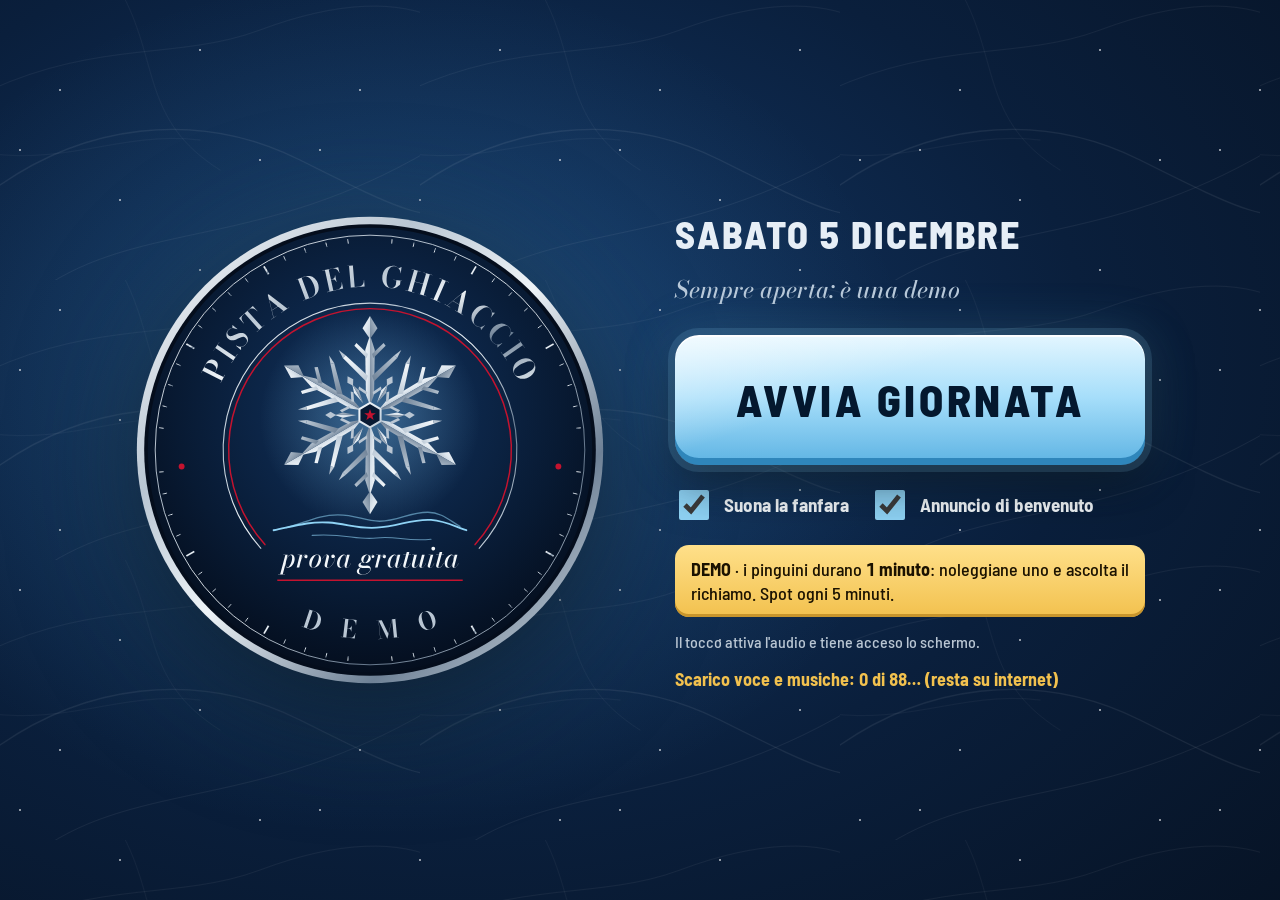
==== index.html @ 85586579 "Versione pubblica (20261113-193224)" ====
<!doctype html>
<html lang="it">
<head>
  <meta charset="utf-8">
  <meta name="viewport" content="width=device-width, initial-scale=1, viewport-fit=cover, user-scalable=no">
  <meta name="theme-color" content="#081A33">
  <meta name="mobile-web-app-capable" content="yes">
  <meta name="apple-mobile-web-app-capable" content="yes">
  <meta name="apple-mobile-web-app-status-bar-style" content="black-translucent">
  <meta name="apple-mobile-web-app-title" content="Pista DEMO">
  <meta name="format-detection" content="telephone=no">
  <title>Pista del Ghiaccio – DEMO</title>
  <link rel="manifest" href="manifest.json">
  <link rel="icon" href="icone/icona-192.png">
  <link rel="apple-touch-icon" href="icone/icona-180.png">
  <link rel="stylesheet" href="css/stile.css">
</head>
<body>

<section id="avvio" class="avvio">
  <div class="avvio-neve" aria-hidden="true"></div>
  <img src="logo/logo.svg" alt="Pista del Ghiaccio – DEMO" class="avvio-logo">
  <div class="avvio-colonna">
    <p class="avvio-data" id="avvio-data"></p>
    <p class="avvio-orario" id="avvio-orario"></p>
    <button id="btn-avvia" class="btn-avvia">AVVIA GIORNATA</button>
    <div class="avvio-opzioni">
      <label class="spunta"><input type="checkbox" id="avvio-tada"> Suona la fanfara</label>
      <label class="spunta"><input type="checkbox" id="avvio-benvenuto"> Annuncio di benvenuto</label>
      <label class="spunta" id="avvio-yt-riga" hidden><input type="checkbox" id="avvio-yt"> Musica YouTube</label>
    </div>
    <p class="avvio-demo"><b>DEMO</b> · i pinguini durano <b>1 minuto</b>: noleggiane uno e ascolta il richiamo. Spot ogni 5 minuti.</p>
    <p class="avvio-nota">Il tocco attiva l'audio e tiene acceso lo schermo.</p>
    <div id="avvio-licenza" class="avvio-licenza"></div>
    <p class="avvio-offline" id="avvio-offline"></p>
  </div>
</section>

<header class="barra">
  <i class="ang a1"></i><i class="ang a2"></i><i class="ang a3"></i><i class="ang a4"></i>
  <img src="logo/icona.svg" alt="" class="barra-icona">
  <div class="barra-nome">
    <span class="barra-titolo">Pista del Ghiaccio</span>
    <span class="barra-sotto">DEMO · prova gratuita</span>
  </div>
  <div class="barra-centro">
    <span id="barra-giorno" class="badge"></span>
    <span id="barra-ora" class="barra-ora">--:--</span>
  </div>
  <div id="stato" class="stato" role="status"></div>
  <button id="btn-guida" class="btn-guida" aria-label="Guida della pagina">❔ GUIDA</button>
  <button id="btn-stop" class="btn-stop" aria-label="Ferma tutti i suoni">■ STOP</button>
</header>

<nav class="menu" aria-label="Pagine">
  <button data-pagina="oggi" class="attivo">
    <svg viewBox="0 0 48 48"><path d="M6 14h36v7a4 4 0 0 0 0 8v7H6v-7a4 4 0 0 0 0-8z" /><path d="M30 14v22" stroke-dasharray="3 3"/></svg>
    Oggi</button>
  <button data-pagina="pinguini">
    <svg viewBox="0 0 48 48"><path d="M24 5c-7 0-11 6-11 13v9c-4 3-6 7-5 10 3 0 5-2 6-4 1 5 5 9 10 9s9-4 10-9c1 2 3 4 6 4 1-3-1-7-5-10v-9c0-7-4-13-11-13z"/><path d="M19 18h.1M29 18h.1M21 24l3 3 3-3"/></svg>
    Pinguini</button>
  <button data-pagina="suoni">
    <svg viewBox="0 0 48 48"><path d="M8 19h8l10-8v26l-10-8H8z"/><path d="M32 17a10 10 0 0 1 0 14M37 12a17 17 0 0 1 0 24"/></svg>
    Suoni</button>
  <button data-pagina="stats" data-pin>
    <svg viewBox="0 0 48 48"><path d="M8 40h32M13 34V22M21 34V12M29 34V18M37 34V26"/></svg>
    Statistiche</button>
  <button data-pagina="imp" data-pin>
    <svg viewBox="0 0 48 48"><circle cx="24" cy="24" r="6"/><path d="M24 5v7M24 36v7M5 24h7M36 24h7M10.6 10.6l5 5M32.4 32.4l5 5M10.6 37.4l5-5M32.4 15.6l5-5"/></svg>
    Impostazioni</button>
</nav>

<main>
  <section id="pg-oggi" class="pagina attiva"></section>
  <section id="pg-pinguini" class="pagina"></section>
  <section id="pg-suoni" class="pagina"></section>
  <section id="pg-stats" class="pagina"></section>
  <section id="pg-imp" class="pagina"></section>
</main>

<div id="yt-box" class="yt-box" hidden>
  <div id="yt-player"></div>
  <span class="yt-titolo"></span>
</div>

<div id="finestre"></div>
<div id="avvisi" aria-live="polite"></div>
<button id="aggiorna" class="aggiorna" hidden>Nuova versione disponibile, tocca per aggiornare</button>

<script src="lib/chart.umd.min.js"></script>
<script src="js/app.js" defer></script>
</body>
</html>
---- css/stile.css ----
@font-face{font-family:Bodoni;src:url(../font/BodoniModa.ttf) format("truetype");font-weight:400 900;font-display:swap}@font-face{font-family:Bodoni;src:url(../font/BodoniModa-Italic.ttf) format("truetype");font-weight:400 900;font-style:italic;font-display:swap}@font-face{font-family:Barlow;src:url(../font/BarlowSemiCondensed-Medium.ttf) format("truetype");font-weight:500;font-display:swap}@font-face{font-family:Barlow;src:url(../font/BarlowSemiCondensed-Bold.ttf) format("truetype");font-weight:700;font-display:swap}@font-face{font-family:Barlow;src:url(../font/BarlowSemiCondensed-ExtraBold.ttf) format("truetype");font-weight:800;font-display:swap}:root{--notte: #081A33;--abisso: #040D1C;--lastra: #0F2748;--lastra-2: #163563;--filo: rgba(185, 198, 211, .28);--argento: #B9C6D3;--neve: #F3F7FA;--ghiaccio: #8FD3F5;--ghiaccio-scuro: #2C7FB8;--rosso: #C4132F;--rosso-chiaro: #FF5A6E;--giallo: #F2C14E;--verde: #4FD1A5;--raggio: 14px;--barra: 72px;--menu: 124px;color-scheme:dark}*{box-sizing:border-box;-webkit-tap-highlight-color:transparent}html,body{margin:0;height:100%}body{background:radial-gradient(120% 90% at 60% 0%,#10305a 0%,var(--notte) 55%,var(--abisso) 100%) fixed;color:var(--neve);font:500 18px/1.35 Barlow,system-ui,sans-serif;overflow:hidden;user-select:none;-webkit-user-select:none;touch-action:manipulation}button,input,select,textarea{font:inherit;color:inherit}button{cursor:pointer;border:0;background:none}button:focus-visible,input:focus-visible,select:focus-visible,textarea:focus-visible{outline:3px solid var(--ghiaccio);outline-offset:2px}h1,h2,h3{font-family:Bodoni,Georgia,serif;font-weight:600;margin:0;letter-spacing:.01em}h2{font-size:30px}h3{font-size:22px;color:var(--argento)}.num{font-variant-numeric:tabular-nums}[hidden]{display:none!important}.barra{position:fixed;inset:0 0 auto;height:var(--barra);display:flex;align-items:center;gap:18px;padding:0 16px 0 18px;background:#040d1cd1;border-bottom:1px solid var(--filo);backdrop-filter:blur(6px);z-index:20}.barra-icona{width:52px;height:52px;border-radius:50%}.barra-nome{display:flex;flex-direction:column;line-height:1.1;min-width:0}.barra-titolo{font-family:Bodoni,serif;font-size:25px;font-weight:600}.barra-sotto{font-family:Bodoni,serif;font-style:italic;color:var(--argento);font-size:15px}.barra-centro{margin-left:auto;display:flex;align-items:center;gap:14px}.barra-ora{font-size:34px;font-weight:800;font-variant-numeric:tabular-nums;letter-spacing:.02em}.badge{display:inline-flex;align-items:center;gap:6px;padding:5px 12px;border-radius:999px;border:1px solid var(--filo);color:var(--argento);font-weight:700;font-size:16px;white-space:nowrap}.badge.festivo{border-color:var(--rosso-chiaro);color:#ffd6dc;background:#c4132f38}.badge.vacanze{border-color:var(--rosso-chiaro);color:#fff;background:var(--rosso)}.badge.chiuso,.badge.fuori{color:var(--giallo);border-color:var(--giallo)}.badge.finto{color:#1b1200;background:var(--giallo);border-color:var(--giallo)}.stato{display:flex;gap:8px}.stato span{padding:6px 12px;border-radius:10px;font-weight:700;font-size:15px;white-space:nowrap;background:#4fd1a524;color:var(--verde);border:1px solid rgba(79,209,165,.4)}.stato span.ko{background:var(--rosso);color:#fff;border-color:var(--rosso-chiaro);animation:lampo 1s steps(2) infinite}.btn-stop{height:54px;padding:0 22px;border-radius:12px;background:var(--rosso);color:#fff;font-weight:800;font-size:22px;letter-spacing:.04em;border:2px solid #ff8a98}.btn-stop:active{transform:scale(.96)}.menu{position:fixed;top:var(--barra);bottom:0;left:0;width:var(--menu);display:flex;flex-direction:column;gap:8px;padding:12px 10px;background:#040d1c99;border-right:1px solid var(--filo);z-index:10}.menu button{flex:1;max-height:128px;display:flex;flex-direction:column;align-items:center;justify-content:center;gap:6px;border-radius:var(--raggio);color:var(--argento);font-weight:700;font-size:16px}.menu svg{width:42px;height:42px;fill:none;stroke:currentColor;stroke-width:2.6;stroke-linecap:round;stroke-linejoin:round}.menu button.attivo{background:var(--lastra-2);color:var(--neve);box-shadow:inset 4px 0 0 var(--ghiaccio)}.menu button.attivo svg{stroke:var(--ghiaccio)}main{position:fixed;top:var(--barra);left:var(--menu);right:0;bottom:0}.pagina{display:none;height:100%;overflow-y:auto;padding:18px 20px 28px;overscroll-behavior:contain}.pagina.attiva{display:block}.pannello{background:var(--lastra);border:1px solid var(--filo);border-radius:18px;padding:18px}.pannello+.pannello{margin-top:14px}.riga{display:flex;gap:12px;align-items:center;flex-wrap:wrap}.spazio{flex:1}.btn{min-height:64px;padding:0 22px;border-radius:var(--raggio);font-weight:700;font-size:20px;background:var(--lastra-2);border:1px solid var(--filo);color:var(--neve);display:inline-flex;align-items:center;justify-content:center;gap:10px}.btn:active{transform:scale(.97);filter:brightness(1.15)}.btn.primario{background:var(--ghiaccio);color:var(--abisso);border-color:transparent}.btn.pericolo{background:var(--rosso);border-color:var(--rosso-chiaro);color:#fff}.btn.piccolo{min-height:50px;font-size:17px;padding:0 16px}.btn[disabled]{opacity:.4}.etichetta{color:var(--argento);font-size:16px}.vuoto{color:var(--argento);font-style:italic}.spunta{display:inline-flex;align-items:center;gap:12px;font-size:19px;min-height:52px}.spunta input{width:30px;height:30px;accent-color:var(--ghiaccio)}.interruttore{position:relative;display:inline-flex;align-items:center;gap:14px;font-weight:700;font-size:20px;min-height:60px}.interruttore input{appearance:none;width:84px;height:46px;border-radius:999px;background:#3a4a61;position:relative;transition:background .2s}.interruttore input:after{content:"";position:absolute;top:5px;left:5px;width:36px;height:36px;border-radius:50%;background:#fff;transition:transform .2s}.interruttore input:checked{background:var(--verde)}.interruttore input:checked:after{transform:translate(38px)}input[type=text],input[type=number],input[type=time],input[type=date],input[type=datetime-local],input[type=password],select,textarea{min-height:56px;border-radius:12px;border:1px solid var(--filo);background:var(--abisso);padding:0 14px;font-size:20px;color:var(--neve);user-select:text;-webkit-user-select:text}textarea{padding:12px 14px;min-height:100px;resize:vertical;width:100%}input[type=number]{width:120px}input[type=range]{width:100%;height:44px;accent-color:var(--ghiaccio)}.avvio{position:fixed;inset:0;z-index:50;display:flex;align-items:center;justify-content:center;gap:70px;background:radial-gradient(90% 90% at 35% 40%,#143a6b 0%,var(--notte) 55%,var(--abisso) 100%)}.avvio[hidden]{display:none}.avvio-logo{width:min(470px,42vw);filter:drop-shadow(0 20px 50px rgba(0,0,0,.55))}.avvio-colonna{display:flex;flex-direction:column;gap:14px;max-width:470px}.avvio-data{font-family:Bodoni,serif;font-size:34px;margin:0}.avvio-orario{margin:0;color:var(--argento);font-size:22px}.btn-avvia{margin-top:14px;height:130px;border-radius:22px;background:var(--ghiaccio);color:var(--abisso);font-weight:800;font-size:40px;letter-spacing:.04em;box-shadow:0 0 0 6px #8fd3f52e,0 18px 40px #00000073}.btn-avvia:active{transform:scale(.97)}.avvio-opzioni{display:flex;gap:22px;flex-wrap:wrap}.avvio-nota{color:var(--argento);margin:0;font-size:16px}.velo{position:fixed;inset:0;z-index:60;background:#020710b8;display:flex;align-items:center;justify-content:center;padding:20px}.finestra{background:var(--lastra);border:1px solid var(--filo);border-radius:22px;padding:24px;width:min(760px,100%);max-height:100%;overflow-y:auto;box-shadow:0 30px 80px #0009}.finestra h2{margin-bottom:14px}.finestra .azioni{display:flex;gap:12px;justify-content:flex-end;margin-top:22px;flex-wrap:wrap}.finestra .azioni .btn{min-width:170px}#avvisi{position:fixed;bottom:22px;left:50%;transform:translate(-50%);z-index:70;display:flex;flex-direction:column;gap:10px;align-items:center}.avviso{display:flex;align-items:center;gap:18px;padding:14px 18px 14px 22px;border-radius:16px;background:var(--neve);color:var(--abisso);font-weight:700;font-size:20px;box-shadow:0 14px 40px #00000080}.avviso .btn{min-height:52px;background:var(--abisso);color:var(--neve)}.aggiorna{position:fixed;top:calc(var(--barra) + 10px);left:50%;transform:translate(-50%);z-index:65;padding:18px 30px;border-radius:16px;background:var(--giallo);color:#1b1200;font-weight:800;font-size:21px;box-shadow:0 12px 30px #00000080}.oggi{display:grid;grid-template-columns:1.25fr 1fr;gap:18px;min-height:100%}.cassa{display:flex;flex-direction:column;gap:14px}.btn-ingresso{flex:1;min-height:250px;border-radius:24px;background:var(--ghiaccio);color:var(--abisso);display:flex;flex-direction:column;align-items:center;justify-content:center;gap:4px;box-shadow:inset 0 -8px #040d1c2e}.btn-ingresso:active{transform:scale(.985);filter:brightness(1.1)}.btn-ingresso b{font-size:84px;font-weight:800;line-height:1}.btn-ingresso span{font-size:22px;font-weight:700}.rapidi{display:grid;grid-template-columns:repeat(3,1fr);gap:14px}.rapidi .btn{min-height:110px;font-size:44px;font-weight:800;border-radius:20px}.annulla-riga{display:flex;gap:14px}.annulla-riga .btn{flex:1}.contatori{display:grid;grid-template-columns:1fr 1fr;gap:12px}.contatore{background:var(--abisso);border:1px solid var(--filo);border-radius:14px;padding:12px 16px}.contatore b{display:block;font-size:38px;font-weight:800;font-variant-numeric:tabular-nums;line-height:1.1}.contatore span{color:var(--argento);font-size:16px}.totale{grid-column:span 2;display:flex;align-items:baseline;justify-content:space-between;border-color:var(--ghiaccio)}.totale b{font-size:50px;color:var(--ghiaccio)}.lato{display:flex;flex-direction:column;gap:14px}.giorno-titolo{display:flex;align-items:center;justify-content:space-between;gap:12px}.chiusura-conto{font-size:46px;font-weight:800;font-variant-numeric:tabular-nums;line-height:1.05}.meteo-box{display:flex;align-items:center;gap:16px}.meteo-icona{font-size:56px;line-height:1;white-space:nowrap}.meteo-storia{color:var(--argento);font-size:16px}.promemoria{border-color:var(--giallo);background:#f2c14e1a}.promemoria b{color:var(--giallo)}.griglia-pinguini{display:grid;grid-template-columns:repeat(auto-fill,minmax(146px,1fr));gap:10px}.pinguino{position:relative;aspect-ratio:1 / .8;border-radius:18px;background:var(--lastra);border:2px solid var(--filo);display:flex;flex-direction:column;align-items:center;justify-content:center;overflow:hidden}.pinguino:active{transform:scale(.97)}.pinguino svg.ghiera{position:absolute;width:86%;height:86%}.pinguino .n{position:relative;font-size:56px;font-weight:800;line-height:1;font-variant-numeric:tabular-nums}.pinguino .t{position:relative;font-size:22px;font-weight:700;font-variant-numeric:tabular-nums;color:var(--argento)}.pinguino.libero .t{font-size:17px}.pinguino.uso{background:var(--lastra-2);border-color:var(--ghiaccio)}.pinguino.uso .t{color:var(--ghiaccio)}.pinguino.ultimo{background:#4a3a0c;border-color:var(--giallo);animation:lampeggia .9s ease-in-out infinite}.pinguino.ultimo .t{color:var(--giallo)}.pinguino.scaduto{background:var(--rosso);border-color:#ff9aa6}.pinguino.scaduto .t{color:#fff}.pinguino .turni{position:absolute;top:8px;right:10px;font-size:15px;font-weight:800;color:var(--neve);background:#00000059;padding:2px 8px;border-radius:8px}@keyframes lampeggia{50%{background:#7a5e10}}@keyframes lampo{50%{opacity:.55}}.legenda{display:flex;gap:18px;color:var(--argento);font-size:16px;flex-wrap:wrap}.legenda i{display:inline-block;width:16px;height:16px;border-radius:4px;vertical-align:-2px;margin-right:6px}.suoni{display:grid;grid-template-columns:1fr 380px;gap:18px}.gruppo-suoni{margin-bottom:16px}.gruppo-suoni h3{margin-bottom:10px}.griglia-suoni{display:grid;grid-template-columns:repeat(auto-fill,minmax(190px,1fr));gap:10px}.suono{min-height:84px;border-radius:14px;padding:10px 14px;text-align:left;font-weight:700;font-size:19px;background:var(--lastra-2);border:1px solid var(--filo);border-left:6px solid var(--colore, var(--ghiaccio));display:flex;flex-direction:column;justify-content:center}.suono small{color:var(--argento);font-weight:500;font-size:14px;line-height:1.2;margin-top:3px;display:-webkit-box;-webkit-line-clamp:2;-webkit-box-orient:vertical;overflow:hidden}.suono:active{filter:brightness(1.3);transform:scale(.98)}.suono.suonando{box-shadow:0 0 0 3px var(--ghiaccio)}.lettore .titolo{font-size:20px;font-weight:700;min-height:28px;overflow:hidden;text-overflow:ellipsis;white-space:nowrap}.lettore .comandi{display:grid;grid-template-columns:repeat(3,1fr);gap:10px;margin:12px 0}.lettore .comandi .btn{min-height:72px;font-size:28px}.lista-musica{max-height:220px;overflow-y:auto;margin-top:10px}.lista-musica div{display:flex;align-items:center;gap:10px;padding:8px 0;border-bottom:1px solid var(--filo)}.lista-musica div span{flex:1;overflow:hidden;text-overflow:ellipsis;white-space:nowrap}.lista-musica div.ora span{color:var(--ghiaccio);font-weight:700}.in-onda{color:var(--ghiaccio);font-weight:700;min-height:26px}.filtri{display:flex;gap:10px;flex-wrap:wrap;align-items:center;margin-bottom:14px}.filtri .btn.attivo{background:var(--ghiaccio);color:var(--abisso)}.tessere{display:grid;grid-template-columns:repeat(5,1fr);gap:12px;margin-bottom:14px}.tessera{background:var(--lastra);border:1px solid var(--filo);border-radius:16px;padding:14px 16px}.tessera b{display:block;font-size:34px;font-weight:800;font-variant-numeric:tabular-nums}.tessera span{color:var(--argento);font-size:15px}.grafici{display:grid;grid-template-columns:1fr 1fr;gap:14px}.grafico{background:var(--lastra);border:1px solid var(--filo);border-radius:18px;padding:14px;height:340px;display:flex;flex-direction:column}.grafico.largo{grid-column:span 2}.grafico h3{font-size:19px;margin-bottom:8px}.grafico .tela{position:relative;flex:1;min-height:0}table.tab{width:100%;border-collapse:collapse;font-size:17px}table.tab th{text-align:left;color:var(--argento);font-weight:700;padding:8px 10px;border-bottom:1px solid var(--filo)}table.tab td{padding:10px;border-bottom:1px solid rgba(185,198,211,.12);font-variant-numeric:tabular-nums}table.tab tr.festivo td:first-child{box-shadow:inset 4px 0 0 var(--rosso)}table.tab td.dx,table.tab th.dx{text-align:right}.imp{display:grid;grid-template-columns:1fr 1fr;gap:14px;align-items:start}.campo{display:flex;align-items:center;justify-content:space-between;gap:14px;padding:10px 0;border-bottom:1px solid rgba(185,198,211,.12)}.campo:last-child{border-bottom:0}.campo>span{font-size:19px}.elenco-voce{display:flex;align-items:center;gap:10px;padding:10px 0;border-bottom:1px solid rgba(185,198,211,.12)}.elenco-voce .testo{flex:1}.elenco-voce .testo small{display:block;color:var(--argento)}.tastierino{display:grid;grid-template-columns:repeat(3,110px);gap:12px;justify-content:center;margin-top:16px}.tastierino .btn{min-height:90px;font-size:36px}.pin-puntini{text-align:center;font-size:44px;letter-spacing:16px;min-height:60px}.meteo-scelte{display:grid;grid-template-columns:repeat(3,1fr);gap:12px}.meteo-scelte button,.meteo-extra button{min-height:112px;border-radius:18px;background:var(--lastra-2);border:2px solid var(--filo);display:flex;flex-direction:column;align-items:center;justify-content:center;gap:4px;font-weight:700;font-size:20px}.meteo-scelte button i,.meteo-extra button i{font-style:normal;font-size:46px;line-height:1.1}.meteo-scelte button.sel,.meteo-extra button.sel{border-color:var(--ghiaccio);background:#1d4a80;box-shadow:0 0 0 3px #8fd3f559}.meteo-extra{display:grid;grid-template-columns:1fr 1fr;gap:12px;margin-top:12px}.meteo-extra button{min-height:84px;flex-direction:row;gap:12px}.meteo-extra button i{font-size:36px}.debug-barra{border-color:var(--giallo)}@media (max-width: 1100px){.oggi,.suoni,.imp,.grafici{grid-template-columns:1fr}.grafico.largo{grid-column:auto}.tessere{grid-template-columns:repeat(2,1fr)}.barra-sotto{display:none}}@media (prefers-reduced-motion: reduce){.pinguino.ultimo,.stato span.ko{animation:none}}:root{--alto: env(safe-area-inset-top, 0px);--basso: env(safe-area-inset-bottom, 0px)}.barra{height:calc(var(--barra) + var(--alto));padding-top:var(--alto);padding-left:calc(18px + env(safe-area-inset-left,0px));padding-right:calc(16px + env(safe-area-inset-right,0px))}.menu,main{top:calc(var(--barra) + var(--alto))}.menu{padding-bottom:calc(12px + var(--basso));left:env(safe-area-inset-left,0px)}main{left:calc(var(--menu) + env(safe-area-inset-left,0px));right:env(safe-area-inset-right,0px)}.pagina{padding-bottom:calc(28px + var(--basso));-webkit-overflow-scrolling:touch}html,body{height:100dvh;overscroll-behavior:none}body{-webkit-touch-callout:none;-webkit-text-size-adjust:100%}img,svg,button{-webkit-touch-callout:none;-webkit-user-drag:none}.file-nascosto{position:absolute;width:1px;height:1px;opacity:0;overflow:hidden;pointer-events:none}.tieni-acceso{position:fixed;width:1px;height:1px;opacity:.01;left:0;bottom:0;pointer-events:none}@media (max-width: 1200px){.barra{gap:12px}.barra-ora{font-size:30px}.stato span{padding:6px 9px;font-size:14px}}.avvio-offline{margin:0;font-size:18px;font-weight:700;color:var(--giallo);min-height:24px}.avvio-offline.ok{color:var(--verde)}:root{--alto: env(safe-area-inset-top, 0px);--basso: env(safe-area-inset-bottom, 0px);--fondo: #06101f;--sup: #0d1b31;--sup2: #12233e;--sup3: #1a2f50;--riga: #263d61;--testo: #f1f6fb;--tenue: #9fb2c6;--spento: #5f7389;--cromo: #e6eef6;--filetto: #b9c9d9;--gh1: #e9f8ff;--gh2: #9fdcf8;--gh3: #4ea9dc;--gh-ink: #04182e;--r: 16px;--r-s: 12px;--display: "Barlow", "Arial Narrow", sans-serif;--brina: repeating-linear-gradient(28deg, rgba(255,255,255,.035) 0 1px, transparent 1px 5px), repeating-linear-gradient(-62deg, rgba(255,255,255,.028) 0 1px, transparent 1px 7px);--pattini: url("data:image/svg+xml,%3Csvg xmlns='http://www.w3.org/2000/svg' width='420' height='280'%3E%3Cg fill='none' stroke='%23ffffff' stroke-linecap='round'%3E%3Cpath d='M-20 200C80 120 200 110 300 160S440 230 460 200' stroke-opacity='.07' stroke-width='1.3'/%3E%3Cpath d='M-10 90C100 40 180 60 260 30S400 0 440 20' stroke-opacity='.05'/%3E%3Cpath d='M40 290C140 220 260 250 430 150' stroke-opacity='.06'/%3E%3Cpath d='M120 -10C160 60 140 120 220 170' stroke-opacity='.04'/%3E%3Cpath d='M-30 150C60 170 120 130 200 140' stroke-opacity='.05' stroke-width='.8'/%3E%3C/g%3E%3C/svg%3E")}body{background:var(--pattini),radial-gradient(110% 80% at 65% -10%,#143865 0%,#0a1f3c 40%,var(--fondo) 75%) fixed;background-size:420px 280px,auto;-webkit-font-smoothing:antialiased;font-variant-numeric:tabular-nums}h2{font-family:var(--display);font-weight:800;text-transform:uppercase;letter-spacing:.04em;font-size:30px;line-height:1;color:var(--testo)}h3{font-family:var(--display);font-weight:800;text-transform:uppercase;letter-spacing:.05em;font-size:21px;line-height:1.05;color:var(--cromo)}.barra{background:var(--brina),var(--pattini),linear-gradient(180deg,#16325a,#0b1d38);background-size:auto,420px 280px,auto;border-bottom:0;box-shadow:inset 0 -1px #04101f,inset 0 -6px #0c1a30,0 10px 26px #00000080;backdrop-filter:none}.barra:before{content:"";position:absolute;left:7px;right:7px;bottom:9px;top:calc(var(--alto) + 7px);border:1px solid var(--filetto);border-radius:10px;opacity:.45;pointer-events:none}.barra .ang{position:absolute;width:14px;height:14px;z-index:1;background:radial-gradient(circle at 35% 30%,#fff 0 8%,#d6dde4 32%,#6d7680)}.ang.a1{top:var(--alto);left:0;border-radius:0 0 7px}.ang.a2{top:var(--alto);right:0;border-radius:0 0 0 7px}.ang.a3{bottom:0;left:0;border-radius:0 7px 0 0}.ang.a4{bottom:0;right:0;border-radius:7px 0 0}.barra-icona{width:54px;height:54px;filter:drop-shadow(0 3px 8px rgba(0,0,0,.7))}.barra-titolo{font-family:var(--display);font-weight:800;text-transform:uppercase;letter-spacing:.06em;font-size:26px;color:var(--cromo);line-height:1}.barra-sotto{font-size:16px;margin-top:3px;color:var(--filetto)}.barra-ora{display:inline-flex;align-items:center;gap:10px;padding:4px 16px 4px 14px;border-radius:99px;background:#050c17;box-shadow:inset 0 0 0 1px #2d4466,inset 0 2px 6px #000c;font-family:var(--display);font-size:32px;color:#fff}.barra-ora:before{content:"";width:10px;height:10px;border-radius:50%;background:#5fd1ff;box-shadow:0 0 10px 2px #5fd1ffcc;animation:respiro 2.4s ease-in-out infinite}@keyframes respiro{50%{opacity:.45}}.badge{font-family:var(--display);text-transform:uppercase;letter-spacing:.05em;font-size:15px;padding:6px 13px;background:#00000040}.stato span{font-family:var(--display);text-transform:uppercase;letter-spacing:.05em;background:#0000004d;box-shadow:inset 0 0 0 1px #4fd1a573;border:0;display:inline-flex;align-items:center;gap:7px}.stato span:before{content:"";width:8px;height:8px;border-radius:50%;background:var(--verde);box-shadow:0 0 8px 1px #4fd1a5cc}.stato span.ko{background:var(--rosso);box-shadow:inset 0 0 0 1px #ff8a98}.stato span.ko:before{background:#fff;box-shadow:0 0 8px 2px #fff}.btn-stop{font-family:var(--display);letter-spacing:.08em;border:0;background:linear-gradient(180deg,#ea3a4d,#b5132b);box-shadow:inset 0 1px #ffffff4d,inset 0 -4px #7d0c1d,0 6px 16px #c4132f59}.menu{background:linear-gradient(180deg,#050c18d9,#050c18a6);border-right:0;box-shadow:inset -1px 0 #1a2c48;gap:10px}.menu button{position:relative;font-family:var(--display);text-transform:uppercase;letter-spacing:.06em;font-size:15px;background:var(--sup);color:var(--tenue);box-shadow:inset 0 1px #ffffff0d,inset 0 -3px #040b16,0 2px 6px #0000004d}.menu button:before{content:"";position:absolute;top:10px;right:10px;width:8px;height:8px;border-radius:50%;background:#22344f;box-shadow:inset 0 1px 1px #0009}.menu svg{stroke-width:2.3}.menu button.attivo{background:linear-gradient(180deg,#1d3a63,#12284a);color:#fff;box-shadow:inset 0 0 0 1px #35557f,inset 0 -3px 0 var(--rosso),0 4px 12px #0006}.menu button.attivo:before{background:#5fd1ff;box-shadow:0 0 10px 2px #5fd1ffcc}.menu button.attivo svg{stroke:var(--gh2);filter:drop-shadow(0 0 6px rgba(143,211,245,.45))}.pannello,.tessera,.grafico{background:linear-gradient(180deg,var(--sup2),var(--sup));border:0;border-radius:var(--r);box-shadow:inset 0 0 0 1px var(--riga),inset 0 1px #ffffff0a,0 8px 22px #0000004d}.pannello>h3:first-child,.grafico>h3:first-child{margin-bottom:10px!important}.finestra{background:var(--brina),linear-gradient(180deg,#14294a,#0c1b33);border:0;box-shadow:inset 0 0 0 1px #35557f,inset 0 3px 0 var(--filetto),0 30px 80px #000000b3}.velo{background:#020710c7;backdrop-filter:blur(3px);-webkit-backdrop-filter:blur(3px)}.promemoria{background:linear-gradient(180deg,#f2c14e24,#f2c14e0f);box-shadow:inset 0 0 0 1px #f2c14e8c,inset 4px 0 0 var(--giallo)}.btn{font-family:var(--display);text-transform:uppercase;letter-spacing:.05em;font-weight:800;border:0;color:var(--testo);background:linear-gradient(180deg,#213b62,#182d4d);box-shadow:inset 0 1px #ffffff14,inset 0 0 0 1px #2d4a74,inset 0 -3px #0a1729,0 3px 8px #00000059;transition:transform .08s,filter .15s}.btn:active{transform:translateY(2px);filter:brightness(1.15)}.btn.primario{color:var(--gh-ink);background:linear-gradient(180deg,var(--gh1) 0%,var(--gh2) 45%,var(--gh3) 100%);box-shadow:inset 0 1px #fffc,inset 0 -3px #2a7fb3,0 5px 18px #5fbef04d}.btn.pericolo{background:linear-gradient(180deg,#e8394c,#ad1328);box-shadow:inset 0 1px #ffffff40,inset 0 -3px #6d0a18,0 4px 14px #c4132f4d}.btn.piccolo{font-size:16px}.filtri .btn.attivo{color:#fff;background:linear-gradient(180deg,#1d3a63,#12284a);box-shadow:inset 0 0 0 1px #4a6c99,inset 0 -3px 0 var(--rosso)}.btn-ingresso{position:relative;overflow:hidden;color:var(--gh-ink);background:var(--pattini),linear-gradient(160deg,#ffffff8c,#fff0 38%),linear-gradient(180deg,#e3f6ff,#a6defa 48%,#5db3e3);background-size:420px 280px,auto,auto;box-shadow:inset 0 2px #ffffffe6,inset 0 0 0 1px #ffffff59,inset 0 -8px #2f86bb,0 14px 34px #3caae647}.btn-ingresso:after{content:"";position:absolute;top:-40%;bottom:-40%;width:26%;left:-40%;background:linear-gradient(90deg,transparent,rgba(255,255,255,.55),transparent);transform:rotate(18deg);animation:riflesso 7s ease-in-out infinite}@keyframes riflesso{0%,70%{left:-40%}to{left:130%}}.btn-ingresso b{font-family:var(--display);font-size:104px;letter-spacing:.01em;text-shadow:0 2px 0 rgba(255,255,255,.5)}.btn-ingresso span{font-family:var(--display);text-transform:uppercase;letter-spacing:.08em;font-weight:800;font-size:23px}.btn-ingresso:active{transform:translateY(3px)}.rapidi .btn{font-size:48px;letter-spacing:.02em;background:linear-gradient(180deg,#1f3a62,#152a49);box-shadow:inset 0 1px #ffffff14,inset 0 0 0 1px #2d4a74,inset 0 -4px 0 var(--gh3),0 4px 10px #00000059}.annulla-riga .btn{color:var(--tenue);box-shadow:inset 0 1px #ffffff0f,inset 0 0 0 1px #2d4a74,inset 0 -3px #4a5d78}.contatori{gap:0;border-radius:var(--r);overflow:hidden;background:#071223;box-shadow:inset 0 0 0 1px var(--riga)}.contatore{background:none;border:0;border-radius:0;padding:12px 16px 11px;text-align:center}.contatore+.contatore:not(.totale){box-shadow:inset 1px 0 0 var(--riga)}.contatore b{font-family:var(--display);font-size:44px;line-height:1;letter-spacing:.02em}.contatore span{font-size:15px;font-weight:700}.totale{text-align:left;align-items:center;padding:14px 18px;background:var(--brina),linear-gradient(180deg,#13284a,#0c1b33);box-shadow:inset 0 1px 0 var(--riga),inset 0 3px 0 var(--filetto)}.totale span{font-family:var(--display);text-transform:uppercase;letter-spacing:.07em;font-size:18px;color:var(--cromo)}.totale b{font-size:58px;color:var(--gh2);text-shadow:0 0 22px rgba(143,211,245,.35)}.giorno-titolo h2{font-size:28px}.chiusura-conto{font-family:var(--display);font-size:64px;letter-spacing:.02em;color:#fff}.meteo-box .btn{white-space:nowrap}.pinguino{border:0;border-radius:18px;background:linear-gradient(180deg,#132848,#0c1b33);box-shadow:inset 0 0 0 1px var(--riga),inset 0 1px #ffffff0d,inset 0 -4px #081325,0 4px 12px #0000004d}.pinguino .n{font-family:var(--display);font-size:62px;letter-spacing:.01em}.pinguino .t{font-family:var(--display);letter-spacing:.04em}.pinguino.libero .t{text-transform:uppercase;color:var(--spento)}.pinguino.libero .n{color:#c9d6e3}.pinguino.uso{border:0;background:var(--pattini),linear-gradient(180deg,#1c4373,#11294b);background-size:420px 280px,auto;box-shadow:inset 0 0 0 2px var(--gh3),inset 0 -4px 0 var(--gh2),0 0 20px #5fbef038}.pinguino.ultimo{border:0;background:linear-gradient(180deg,#5a4610,#3b2d08);box-shadow:inset 0 0 0 2px var(--giallo),inset 0 -4px 0 var(--giallo),0 0 22px #f2c14e4d}.pinguino.scaduto{border:0;background:repeating-linear-gradient(135deg,#d01a35 0 16px,#a8102a 16px 32px);box-shadow:inset 0 0 0 2px #ff9aa6,inset 0 -4px #ffd0d6,0 0 26px #d01a3573}.pinguino .turni{font-family:var(--display);letter-spacing:.04em;background:#00000073;box-shadow:inset 0 0 0 1px #fff3}.legenda{font-family:var(--display);text-transform:uppercase;letter-spacing:.05em;font-size:14px}.suono{border:0;border-radius:14px;font-family:var(--display);letter-spacing:.02em;background:linear-gradient(180deg,#1c3559,#142a48);box-shadow:inset 0 1px #ffffff12,inset 0 0 0 1px #2a4670,inset 0 -4px 0 var(--colore, var(--gh3)),0 3px 8px #0000004d}.suono small{font-family:Barlow,sans-serif;letter-spacing:0}.suono.suonando{box-shadow:inset 0 0 0 2px var(--gh2),inset 0 -4px 0 var(--colore, var(--gh3)),0 0 18px #8fd3f566}.gruppo-suoni h3{display:flex;align-items:center;gap:10px}.gruppo-suoni h3:after{content:"";flex:1;height:1px;background:linear-gradient(90deg,var(--riga),transparent)}.lettore .titolo{font-family:var(--display);letter-spacing:.03em}.in-onda{font-family:var(--display);text-transform:uppercase;letter-spacing:.05em;color:var(--gh2)}.tessera{text-align:center;padding:14px 10px 12px}.tessera b{font-family:var(--display);font-size:40px;line-height:1.05;letter-spacing:.02em}.tessera span{font-weight:700;font-size:14px}.tessere .tessera:first-child{box-shadow:inset 0 0 0 1px var(--riga),inset 0 3px 0 var(--filetto),0 8px 22px #0000004d}.tessere .tessera:first-child b{color:var(--gh2)}table.tab th{font-family:var(--display);text-transform:uppercase;letter-spacing:.05em;font-size:15px}.campo{border-bottom:1px solid #1d3253}.campo>span{font-size:18px;font-weight:600}input[type=text],input[type=number],input[type=time],input[type=date],input[type=datetime-local],input[type=password],select,textarea{background:#050d19;border:1px solid var(--riga);font-weight:700;box-shadow:inset 0 2px 5px #00000080}input:focus,select:focus,textarea:focus{outline:none;border-color:var(--gh2);box-shadow:0 0 0 3px #8fd3f533,inset 0 2px 5px #00000080}.interruttore input{background:#26364d;box-shadow:inset 0 2px 5px #0009}.interruttore input:after{background:linear-gradient(180deg,#fff,#cfd8e2);box-shadow:0 2px 5px #00000080}.interruttore input:checked{background:linear-gradient(180deg,#3fbf92,#2a9670)}.meteo-scelte button,.meteo-extra button{border:0;font-family:var(--display);text-transform:uppercase;letter-spacing:.05em;background:linear-gradient(180deg,#1c3559,#142a48);box-shadow:inset 0 1px #ffffff12,inset 0 0 0 1px #2a4670,inset 0 -4px #0a1729,0 3px 8px #0000004d}.meteo-scelte button.sel,.meteo-extra button.sel{border:0;background:linear-gradient(180deg,#2a5a90,#1b3f6c);box-shadow:inset 0 0 0 2px var(--gh2),inset 0 -4px 0 var(--rosso),0 0 18px #8fd3f559}.avviso{background:linear-gradient(180deg,#fff,#e2edf6);color:var(--gh-ink);box-shadow:inset 0 -3px 0 var(--gh3),0 16px 40px #0000008c;font-family:var(--display);letter-spacing:.02em;font-size:21px}.aggiorna{font-family:var(--display);text-transform:uppercase;letter-spacing:.05em;box-shadow:inset 0 -3px #a07a1c,0 12px 30px #00000080}.avvio{background:var(--pattini),radial-gradient(70% 80% at 30% 45%,rgba(95,190,240,.18) 0%,transparent 60%),radial-gradient(100% 100% at 35% 40%,#143a6b 0%,#0a1f3c 50%,var(--fondo) 100%);background-size:420px 280px,auto,auto;overflow:hidden}.avvio-neve{position:absolute;inset:-100px 0 0;pointer-events:none;opacity:.55;background-image:radial-gradient(2px 2px at 20px 30px,#fff 50%,transparent 51%),radial-gradient(1.5px 1.5px at 120px 80px,#fff 50%,transparent 51%),radial-gradient(2.5px 2.5px at 200px 150px,#fff 50%,transparent 51%),radial-gradient(1.5px 1.5px at 60px 190px,#fff 50%,transparent 51%),radial-gradient(2px 2px at 260px 40px,#fff 50%,transparent 51%);background-size:300px 220px;animation:nevica 16s linear infinite}@keyframes nevica{to{transform:translateY(220px)}}.avvio-logo,.avvio-colonna{position:relative}.avvio-logo{filter:drop-shadow(0 24px 60px rgba(0,0,0,.6)) drop-shadow(0 0 40px rgba(95,190,240,.15))}.avvio-data{font-family:var(--display);font-weight:800;text-transform:uppercase;letter-spacing:.05em;font-size:38px;color:var(--cromo)}.avvio-orario{font-family:Bodoni,serif;font-style:italic;font-size:24px;color:var(--filetto)}.btn-avvia{position:relative;overflow:hidden;border-radius:24px;color:var(--gh-ink);font-family:var(--display);font-size:44px;letter-spacing:.08em;background:linear-gradient(160deg,#ffffff8c,#fff0 40%),linear-gradient(180deg,#e3f6ff,#a6defa 48%,#5db3e3);box-shadow:inset 0 2px #ffffffe6,inset 0 -7px #2f86bb,0 0 0 7px #8fd3f524,0 20px 46px #00000080,0 0 50px #5fbef040}.btn-avvia:after{content:"";position:absolute;top:-40%;bottom:-40%;width:22%;left:-40%;background:linear-gradient(90deg,transparent,rgba(255,255,255,.6),transparent);transform:rotate(18deg);animation:riflesso 5s ease-in-out infinite}.btn-avvia:active{transform:translateY(3px)}.avvio-opzioni .spunta{font-weight:700}@media (prefers-reduced-motion: reduce){.avvio-neve,.btn-ingresso:after,.btn-avvia:after,.barra-ora:before{animation:none}}@media (max-width: 1200px){.barra-titolo{font-size:22px}.barra-ora{font-size:28px;padding:3px 13px 3px 11px}}.yt-box{position:fixed;right:calc(14px + env(safe-area-inset-right,0px));bottom:calc(14px + var(--basso));z-index:30;padding:8px 8px 6px;border-radius:16px;background:linear-gradient(180deg,#14294a,#0b1a31);box-shadow:inset 0 0 0 1px #35557f,inset 0 3px 0 var(--filetto),0 14px 34px #0009}.yt-box iframe{display:block;width:356px;height:200px;border:0;border-radius:10px;background:#000}.yt-titolo{display:block;max-width:356px;margin-top:5px;font-family:var(--display);letter-spacing:.03em;font-size:15px;color:var(--gh2);white-space:nowrap;overflow:hidden;text-overflow:ellipsis}.yt-titolo:empty{display:none}body.yt-attivo .pagina{padding-bottom:calc(260px + var(--basso))}.yt-intestazione{display:flex;align-items:center;gap:10px}.yt-logo{display:inline-grid;place-items:center;width:34px;height:24px;border-radius:7px;background:linear-gradient(180deg,#ff3b3b,#c4161c);color:#fff;font-size:13px}.yt-avviso{margin:8px 0;padding:10px 12px;border-radius:12px;background:#f2c14e24;box-shadow:inset 0 0 0 1px var(--giallo);color:var(--giallo);font-weight:700}.avvio-licenza{display:flex;flex-direction:column;gap:10px}.avvio-licenza:empty{display:none}.avvio-licenza b{font-family:var(--display);font-size:24px;letter-spacing:.02em}.avvio-licenza.avviso b{color:var(--giallo)}.avvio-licenza.scaduta{padding:18px;border-radius:18px;background:#c4132f29;box-shadow:inset 0 0 0 1px var(--rosso-chiaro)}.avvio-licenza.scaduta b{color:#ffd6dc}.avvio-licenza input{min-height:56px;width:100%}.pannello.licenza.avviso{box-shadow:inset 0 0 0 1px var(--giallo),inset 0 3px 0 var(--giallo)}.pannello.licenza.scaduta{box-shadow:inset 0 0 0 1px var(--rosso-chiaro),inset 0 3px 0 var(--rosso)}body.sola-lettura .menu button[data-pagina=oggi],body.sola-lettura .menu button[data-pagina=pinguini],body.sola-lettura .menu button[data-pagina=suoni]{display:none}.riattiva{position:fixed;inset:0;z-index:90;display:flex;flex-direction:column;align-items:center;justify-content:center;gap:14px;background:radial-gradient(70% 70% at 50% 50%,#d01a35eb,#780818f2);color:#fff;border:0;font-family:var(--display);text-transform:uppercase;letter-spacing:.06em;cursor:pointer}.riattiva b{font-size:84px;line-height:1;animation:respiro 1.4s ease-in-out infinite}.riattiva span{font-size:32px}.codice-tablet{font-family:var(--display);font-size:20px;letter-spacing:.03em;color:var(--tenue)}.codice-tablet b{color:#fff;font-size:26px;letter-spacing:.12em;user-select:all;-webkit-user-select:all}.avvio-licenza a.btn{text-decoration:none}.avvio-demo{margin:0;padding:12px 16px;border-radius:14px;font-size:18px;color:#1b1200;background:linear-gradient(180deg,#ffe08a,#f2c14e);box-shadow:inset 0 -3px #c8952c}.btn-guida{height:54px;padding:0 18px;border-radius:12px;border:0;color:#1b1200;font-family:var(--display);font-weight:800;font-size:20px;letter-spacing:.06em;background:linear-gradient(180deg,#ffe08a,#f2c14e 50%,#c8952c);box-shadow:inset 0 1px #fff9,inset 0 -3px #8a6414}.guida dl{margin:0;display:grid;grid-template-columns:210px 1fr;gap:10px 18px}.guida dt{font-family:var(--display);font-weight:800;text-transform:uppercase;letter-spacing:.04em;color:var(--gh2);font-size:19px}.guida dd{margin:0;font-size:19px;line-height:1.35}.guida-prova{margin:16px 0 0;padding:14px 16px;border-radius:14px;font-size:19px;background:#f2c14e24;box-shadow:inset 0 0 0 1px var(--giallo)}.guida-passi{margin:0;padding-left:26px;font-size:21px;line-height:1.5}@media (max-width: 760px){.guida dl{grid-template-columns:1fr}}
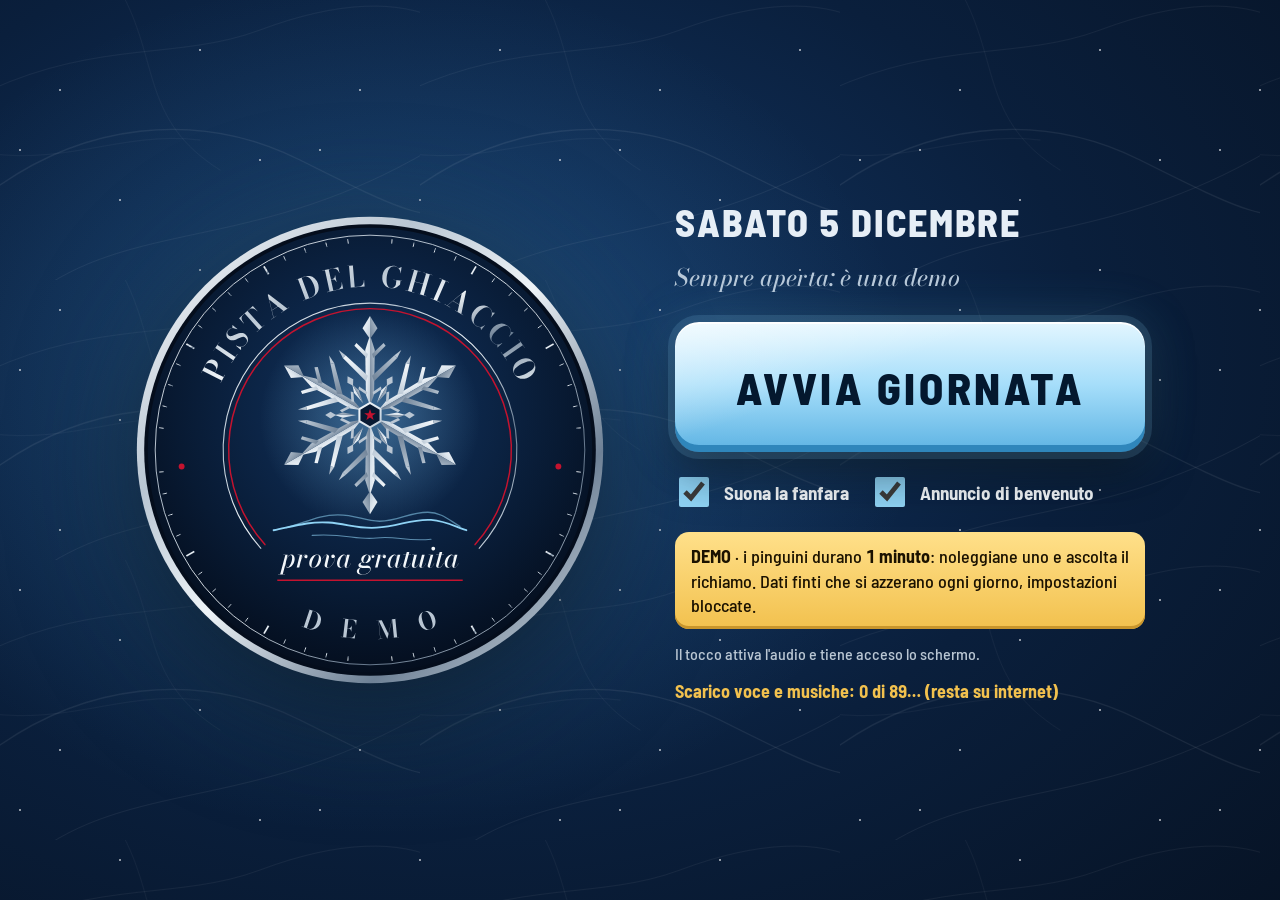
==== commit 7f29e085: "Versione 20261113-200706" ====
--- a/index.html
+++ b/index.html
@@ -29,7 +29,7 @@
       <label class="spunta"><input type="checkbox" id="avvio-benvenuto"> Annuncio di benvenuto</label>
       <label class="spunta" id="avvio-yt-riga" hidden><input type="checkbox" id="avvio-yt"> Musica YouTube</label>
     </div>
-    <p class="avvio-demo"><b>DEMO</b> · i pinguini durano <b>1 minuto</b>: noleggiane uno e ascolta il richiamo. Spot ogni 5 minuti.</p>
+    <p class="avvio-demo"><b>DEMO</b> · i pinguini durano <b>1 minuto</b>: noleggiane uno e ascolta il richiamo. Dati finti che si azzerano ogni giorno, impostazioni bloccate.</p>
     <p class="avvio-nota">Il tocco attiva l'audio e tiene acceso lo schermo.</p>
     <div id="avvio-licenza" class="avvio-licenza"></div>
     <p class="avvio-offline" id="avvio-offline"></p>
@@ -41,7 +41,7 @@
   <img src="logo/icona.svg" alt="" class="barra-icona">
   <div class="barra-nome">
     <span class="barra-titolo">Pista del Ghiaccio</span>
-    <span class="barra-sotto">DEMO · prova gratuita</span>
+    <span class="barra-sotto">DEMO · dati finti, si azzerano ogni giorno</span>
   </div>
   <div class="barra-centro">
     <span id="barra-giorno" class="badge"></span>
@@ -83,6 +83,12 @@
   <span class="yt-titolo"></span>
 </div>
 
+<div class="gira-telefono" aria-live="polite">
+  <div class="gira-icona">📱</div>
+  <b>Gira il telefono in orizzontale</b>
+  <span>La pista si usa col telefono (o il tablet) messo di traverso.</span>
+</div>
+
 <div id="finestre"></div>
 <div id="avvisi" aria-live="polite"></div>
 <button id="aggiorna" class="aggiorna" hidden>Nuova versione disponibile, tocca per aggiornare</button>
--- a/css/stile.css
+++ b/css/stile.css
@@ -1 +1 @@
-@font-face{font-family:Bodoni;src:url(../font/BodoniModa.ttf) format("truetype");font-weight:400 900;font-display:swap}@font-face{font-family:Bodoni;src:url(../font/BodoniModa-Italic.ttf) format("truetype");font-weight:400 900;font-style:italic;font-display:swap}@font-face{font-family:Barlow;src:url(../font/BarlowSemiCondensed-Medium.ttf) format("truetype");font-weight:500;font-display:swap}@font-face{font-family:Barlow;src:url(../font/BarlowSemiCondensed-Bold.ttf) format("truetype");font-weight:700;font-display:swap}@font-face{font-family:Barlow;src:url(../font/BarlowSemiCondensed-ExtraBold.ttf) format("truetype");font-weight:800;font-display:swap}:root{--notte: #081A33;--abisso: #040D1C;--lastra: #0F2748;--lastra-2: #163563;--filo: rgba(185, 198, 211, .28);--argento: #B9C6D3;--neve: #F3F7FA;--ghiaccio: #8FD3F5;--ghiaccio-scuro: #2C7FB8;--rosso: #C4132F;--rosso-chiaro: #FF5A6E;--giallo: #F2C14E;--verde: #4FD1A5;--raggio: 14px;--barra: 72px;--menu: 124px;color-scheme:dark}*{box-sizing:border-box;-webkit-tap-highlight-color:transparent}html,body{margin:0;height:100%}body{background:radial-gradient(120% 90% at 60% 0%,#10305a 0%,var(--notte) 55%,var(--abisso) 100%) fixed;color:var(--neve);font:500 18px/1.35 Barlow,system-ui,sans-serif;overflow:hidden;user-select:none;-webkit-user-select:none;touch-action:manipulation}button,input,select,textarea{font:inherit;color:inherit}button{cursor:pointer;border:0;background:none}button:focus-visible,input:focus-visible,select:focus-visible,textarea:focus-visible{outline:3px solid var(--ghiaccio);outline-offset:2px}h1,h2,h3{font-family:Bodoni,Georgia,serif;font-weight:600;margin:0;letter-spacing:.01em}h2{font-size:30px}h3{font-size:22px;color:var(--argento)}.num{font-variant-numeric:tabular-nums}[hidden]{display:none!important}.barra{position:fixed;inset:0 0 auto;height:var(--barra);display:flex;align-items:center;gap:18px;padding:0 16px 0 18px;background:#040d1cd1;border-bottom:1px solid var(--filo);backdrop-filter:blur(6px);z-index:20}.barra-icona{width:52px;height:52px;border-radius:50%}.barra-nome{display:flex;flex-direction:column;line-height:1.1;min-width:0}.barra-titolo{font-family:Bodoni,serif;font-size:25px;font-weight:600}.barra-sotto{font-family:Bodoni,serif;font-style:italic;color:var(--argento);font-size:15px}.barra-centro{margin-left:auto;display:flex;align-items:center;gap:14px}.barra-ora{font-size:34px;font-weight:800;font-variant-numeric:tabular-nums;letter-spacing:.02em}.badge{display:inline-flex;align-items:center;gap:6px;padding:5px 12px;border-radius:999px;border:1px solid var(--filo);color:var(--argento);font-weight:700;font-size:16px;white-space:nowrap}.badge.festivo{border-color:var(--rosso-chiaro);color:#ffd6dc;background:#c4132f38}.badge.vacanze{border-color:var(--rosso-chiaro);color:#fff;background:var(--rosso)}.badge.chiuso,.badge.fuori{color:var(--giallo);border-color:var(--giallo)}.badge.finto{color:#1b1200;background:var(--giallo);border-color:var(--giallo)}.stato{display:flex;gap:8px}.stato span{padding:6px 12px;border-radius:10px;font-weight:700;font-size:15px;white-space:nowrap;background:#4fd1a524;color:var(--verde);border:1px solid rgba(79,209,165,.4)}.stato span.ko{background:var(--rosso);color:#fff;border-color:var(--rosso-chiaro);animation:lampo 1s steps(2) infinite}.btn-stop{height:54px;padding:0 22px;border-radius:12px;background:var(--rosso);color:#fff;font-weight:800;font-size:22px;letter-spacing:.04em;border:2px solid #ff8a98}.btn-stop:active{transform:scale(.96)}.menu{position:fixed;top:var(--barra);bottom:0;left:0;width:var(--menu);display:flex;flex-direction:column;gap:8px;padding:12px 10px;background:#040d1c99;border-right:1px solid var(--filo);z-index:10}.menu button{flex:1;max-height:128px;display:flex;flex-direction:column;align-items:center;justify-content:center;gap:6px;border-radius:var(--raggio);color:var(--argento);font-weight:700;font-size:16px}.menu svg{width:42px;height:42px;fill:none;stroke:currentColor;stroke-width:2.6;stroke-linecap:round;stroke-linejoin:round}.menu button.attivo{background:var(--lastra-2);color:var(--neve);box-shadow:inset 4px 0 0 var(--ghiaccio)}.menu button.attivo svg{stroke:var(--ghiaccio)}main{position:fixed;top:var(--barra);left:var(--menu);right:0;bottom:0}.pagina{display:none;height:100%;overflow-y:auto;padding:18px 20px 28px;overscroll-behavior:contain}.pagina.attiva{display:block}.pannello{background:var(--lastra);border:1px solid var(--filo);border-radius:18px;padding:18px}.pannello+.pannello{margin-top:14px}.riga{display:flex;gap:12px;align-items:center;flex-wrap:wrap}.spazio{flex:1}.btn{min-height:64px;padding:0 22px;border-radius:var(--raggio);font-weight:700;font-size:20px;background:var(--lastra-2);border:1px solid var(--filo);color:var(--neve);display:inline-flex;align-items:center;justify-content:center;gap:10px}.btn:active{transform:scale(.97);filter:brightness(1.15)}.btn.primario{background:var(--ghiaccio);color:var(--abisso);border-color:transparent}.btn.pericolo{background:var(--rosso);border-color:var(--rosso-chiaro);color:#fff}.btn.piccolo{min-height:50px;font-size:17px;padding:0 16px}.btn[disabled]{opacity:.4}.etichetta{color:var(--argento);font-size:16px}.vuoto{color:var(--argento);font-style:italic}.spunta{display:inline-flex;align-items:center;gap:12px;font-size:19px;min-height:52px}.spunta input{width:30px;height:30px;accent-color:var(--ghiaccio)}.interruttore{position:relative;display:inline-flex;align-items:center;gap:14px;font-weight:700;font-size:20px;min-height:60px}.interruttore input{appearance:none;width:84px;height:46px;border-radius:999px;background:#3a4a61;position:relative;transition:background .2s}.interruttore input:after{content:"";position:absolute;top:5px;left:5px;width:36px;height:36px;border-radius:50%;background:#fff;transition:transform .2s}.interruttore input:checked{background:var(--verde)}.interruttore input:checked:after{transform:translate(38px)}input[type=text],input[type=number],input[type=time],input[type=date],input[type=datetime-local],input[type=password],select,textarea{min-height:56px;border-radius:12px;border:1px solid var(--filo);background:var(--abisso);padding:0 14px;font-size:20px;color:var(--neve);user-select:text;-webkit-user-select:text}textarea{padding:12px 14px;min-height:100px;resize:vertical;width:100%}input[type=number]{width:120px}input[type=range]{width:100%;height:44px;accent-color:var(--ghiaccio)}.avvio{position:fixed;inset:0;z-index:50;display:flex;align-items:center;justify-content:center;gap:70px;background:radial-gradient(90% 90% at 35% 40%,#143a6b 0%,var(--notte) 55%,var(--abisso) 100%)}.avvio[hidden]{display:none}.avvio-logo{width:min(470px,42vw);filter:drop-shadow(0 20px 50px rgba(0,0,0,.55))}.avvio-colonna{display:flex;flex-direction:column;gap:14px;max-width:470px}.avvio-data{font-family:Bodoni,serif;font-size:34px;margin:0}.avvio-orario{margin:0;color:var(--argento);font-size:22px}.btn-avvia{margin-top:14px;height:130px;border-radius:22px;background:var(--ghiaccio);color:var(--abisso);font-weight:800;font-size:40px;letter-spacing:.04em;box-shadow:0 0 0 6px #8fd3f52e,0 18px 40px #00000073}.btn-avvia:active{transform:scale(.97)}.avvio-opzioni{display:flex;gap:22px;flex-wrap:wrap}.avvio-nota{color:var(--argento);margin:0;font-size:16px}.velo{position:fixed;inset:0;z-index:60;background:#020710b8;display:flex;align-items:center;justify-content:center;padding:20px}.finestra{background:var(--lastra);border:1px solid var(--filo);border-radius:22px;padding:24px;width:min(760px,100%);max-height:100%;overflow-y:auto;box-shadow:0 30px 80px #0009}.finestra h2{margin-bottom:14px}.finestra .azioni{display:flex;gap:12px;justify-content:flex-end;margin-top:22px;flex-wrap:wrap}.finestra .azioni .btn{min-width:170px}#avvisi{position:fixed;bottom:22px;left:50%;transform:translate(-50%);z-index:70;display:flex;flex-direction:column;gap:10px;align-items:center}.avviso{display:flex;align-items:center;gap:18px;padding:14px 18px 14px 22px;border-radius:16px;background:var(--neve);color:var(--abisso);font-weight:700;font-size:20px;box-shadow:0 14px 40px #00000080}.avviso .btn{min-height:52px;background:var(--abisso);color:var(--neve)}.aggiorna{position:fixed;top:calc(var(--barra) + 10px);left:50%;transform:translate(-50%);z-index:65;padding:18px 30px;border-radius:16px;background:var(--giallo);color:#1b1200;font-weight:800;font-size:21px;box-shadow:0 12px 30px #00000080}.oggi{display:grid;grid-template-columns:1.25fr 1fr;gap:18px;min-height:100%}.cassa{display:flex;flex-direction:column;gap:14px}.btn-ingresso{flex:1;min-height:250px;border-radius:24px;background:var(--ghiaccio);color:var(--abisso);display:flex;flex-direction:column;align-items:center;justify-content:center;gap:4px;box-shadow:inset 0 -8px #040d1c2e}.btn-ingresso:active{transform:scale(.985);filter:brightness(1.1)}.btn-ingresso b{font-size:84px;font-weight:800;line-height:1}.btn-ingresso span{font-size:22px;font-weight:700}.rapidi{display:grid;grid-template-columns:repeat(3,1fr);gap:14px}.rapidi .btn{min-height:110px;font-size:44px;font-weight:800;border-radius:20px}.annulla-riga{display:flex;gap:14px}.annulla-riga .btn{flex:1}.contatori{display:grid;grid-template-columns:1fr 1fr;gap:12px}.contatore{background:var(--abisso);border:1px solid var(--filo);border-radius:14px;padding:12px 16px}.contatore b{display:block;font-size:38px;font-weight:800;font-variant-numeric:tabular-nums;line-height:1.1}.contatore span{color:var(--argento);font-size:16px}.totale{grid-column:span 2;display:flex;align-items:baseline;justify-content:space-between;border-color:var(--ghiaccio)}.totale b{font-size:50px;color:var(--ghiaccio)}.lato{display:flex;flex-direction:column;gap:14px}.giorno-titolo{display:flex;align-items:center;justify-content:space-between;gap:12px}.chiusura-conto{font-size:46px;font-weight:800;font-variant-numeric:tabular-nums;line-height:1.05}.meteo-box{display:flex;align-items:center;gap:16px}.meteo-icona{font-size:56px;line-height:1;white-space:nowrap}.meteo-storia{color:var(--argento);font-size:16px}.promemoria{border-color:var(--giallo);background:#f2c14e1a}.promemoria b{color:var(--giallo)}.griglia-pinguini{display:grid;grid-template-columns:repeat(auto-fill,minmax(146px,1fr));gap:10px}.pinguino{position:relative;aspect-ratio:1 / .8;border-radius:18px;background:var(--lastra);border:2px solid var(--filo);display:flex;flex-direction:column;align-items:center;justify-content:center;overflow:hidden}.pinguino:active{transform:scale(.97)}.pinguino svg.ghiera{position:absolute;width:86%;height:86%}.pinguino .n{position:relative;font-size:56px;font-weight:800;line-height:1;font-variant-numeric:tabular-nums}.pinguino .t{position:relative;font-size:22px;font-weight:700;font-variant-numeric:tabular-nums;color:var(--argento)}.pinguino.libero .t{font-size:17px}.pinguino.uso{background:var(--lastra-2);border-color:var(--ghiaccio)}.pinguino.uso .t{color:var(--ghiaccio)}.pinguino.ultimo{background:#4a3a0c;border-color:var(--giallo);animation:lampeggia .9s ease-in-out infinite}.pinguino.ultimo .t{color:var(--giallo)}.pinguino.scaduto{background:var(--rosso);border-color:#ff9aa6}.pinguino.scaduto .t{color:#fff}.pinguino .turni{position:absolute;top:8px;right:10px;font-size:15px;font-weight:800;color:var(--neve);background:#00000059;padding:2px 8px;border-radius:8px}@keyframes lampeggia{50%{background:#7a5e10}}@keyframes lampo{50%{opacity:.55}}.legenda{display:flex;gap:18px;color:var(--argento);font-size:16px;flex-wrap:wrap}.legenda i{display:inline-block;width:16px;height:16px;border-radius:4px;vertical-align:-2px;margin-right:6px}.suoni{display:grid;grid-template-columns:1fr 380px;gap:18px}.gruppo-suoni{margin-bottom:16px}.gruppo-suoni h3{margin-bottom:10px}.griglia-suoni{display:grid;grid-template-columns:repeat(auto-fill,minmax(190px,1fr));gap:10px}.suono{min-height:84px;border-radius:14px;padding:10px 14px;text-align:left;font-weight:700;font-size:19px;background:var(--lastra-2);border:1px solid var(--filo);border-left:6px solid var(--colore, var(--ghiaccio));display:flex;flex-direction:column;justify-content:center}.suono small{color:var(--argento);font-weight:500;font-size:14px;line-height:1.2;margin-top:3px;display:-webkit-box;-webkit-line-clamp:2;-webkit-box-orient:vertical;overflow:hidden}.suono:active{filter:brightness(1.3);transform:scale(.98)}.suono.suonando{box-shadow:0 0 0 3px var(--ghiaccio)}.lettore .titolo{font-size:20px;font-weight:700;min-height:28px;overflow:hidden;text-overflow:ellipsis;white-space:nowrap}.lettore .comandi{display:grid;grid-template-columns:repeat(3,1fr);gap:10px;margin:12px 0}.lettore .comandi .btn{min-height:72px;font-size:28px}.lista-musica{max-height:220px;overflow-y:auto;margin-top:10px}.lista-musica div{display:flex;align-items:center;gap:10px;padding:8px 0;border-bottom:1px solid var(--filo)}.lista-musica div span{flex:1;overflow:hidden;text-overflow:ellipsis;white-space:nowrap}.lista-musica div.ora span{color:var(--ghiaccio);font-weight:700}.in-onda{color:var(--ghiaccio);font-weight:700;min-height:26px}.filtri{display:flex;gap:10px;flex-wrap:wrap;align-items:center;margin-bottom:14px}.filtri .btn.attivo{background:var(--ghiaccio);color:var(--abisso)}.tessere{display:grid;grid-template-columns:repeat(5,1fr);gap:12px;margin-bottom:14px}.tessera{background:var(--lastra);border:1px solid var(--filo);border-radius:16px;padding:14px 16px}.tessera b{display:block;font-size:34px;font-weight:800;font-variant-numeric:tabular-nums}.tessera span{color:var(--argento);font-size:15px}.grafici{display:grid;grid-template-columns:1fr 1fr;gap:14px}.grafico{background:var(--lastra);border:1px solid var(--filo);border-radius:18px;padding:14px;height:340px;display:flex;flex-direction:column}.grafico.largo{grid-column:span 2}.grafico h3{font-size:19px;margin-bottom:8px}.grafico .tela{position:relative;flex:1;min-height:0}table.tab{width:100%;border-collapse:collapse;font-size:17px}table.tab th{text-align:left;color:var(--argento);font-weight:700;padding:8px 10px;border-bottom:1px solid var(--filo)}table.tab td{padding:10px;border-bottom:1px solid rgba(185,198,211,.12);font-variant-numeric:tabular-nums}table.tab tr.festivo td:first-child{box-shadow:inset 4px 0 0 var(--rosso)}table.tab td.dx,table.tab th.dx{text-align:right}.imp{display:grid;grid-template-columns:1fr 1fr;gap:14px;align-items:start}.campo{display:flex;align-items:center;justify-content:space-between;gap:14px;padding:10px 0;border-bottom:1px solid rgba(185,198,211,.12)}.campo:last-child{border-bottom:0}.campo>span{font-size:19px}.elenco-voce{display:flex;align-items:center;gap:10px;padding:10px 0;border-bottom:1px solid rgba(185,198,211,.12)}.elenco-voce .testo{flex:1}.elenco-voce .testo small{display:block;color:var(--argento)}.tastierino{display:grid;grid-template-columns:repeat(3,110px);gap:12px;justify-content:center;margin-top:16px}.tastierino .btn{min-height:90px;font-size:36px}.pin-puntini{text-align:center;font-size:44px;letter-spacing:16px;min-height:60px}.meteo-scelte{display:grid;grid-template-columns:repeat(3,1fr);gap:12px}.meteo-scelte button,.meteo-extra button{min-height:112px;border-radius:18px;background:var(--lastra-2);border:2px solid var(--filo);display:flex;flex-direction:column;align-items:center;justify-content:center;gap:4px;font-weight:700;font-size:20px}.meteo-scelte button i,.meteo-extra button i{font-style:normal;font-size:46px;line-height:1.1}.meteo-scelte button.sel,.meteo-extra button.sel{border-color:var(--ghiaccio);background:#1d4a80;box-shadow:0 0 0 3px #8fd3f559}.meteo-extra{display:grid;grid-template-columns:1fr 1fr;gap:12px;margin-top:12px}.meteo-extra button{min-height:84px;flex-direction:row;gap:12px}.meteo-extra button i{font-size:36px}.debug-barra{border-color:var(--giallo)}@media (max-width: 1100px){.oggi,.suoni,.imp,.grafici{grid-template-columns:1fr}.grafico.largo{grid-column:auto}.tessere{grid-template-columns:repeat(2,1fr)}.barra-sotto{display:none}}@media (prefers-reduced-motion: reduce){.pinguino.ultimo,.stato span.ko{animation:none}}:root{--alto: env(safe-area-inset-top, 0px);--basso: env(safe-area-inset-bottom, 0px)}.barra{height:calc(var(--barra) + var(--alto));padding-top:var(--alto);padding-left:calc(18px + env(safe-area-inset-left,0px));padding-right:calc(16px + env(safe-area-inset-right,0px))}.menu,main{top:calc(var(--barra) + var(--alto))}.menu{padding-bottom:calc(12px + var(--basso));left:env(safe-area-inset-left,0px)}main{left:calc(var(--menu) + env(safe-area-inset-left,0px));right:env(safe-area-inset-right,0px)}.pagina{padding-bottom:calc(28px + var(--basso));-webkit-overflow-scrolling:touch}html,body{height:100dvh;overscroll-behavior:none}body{-webkit-touch-callout:none;-webkit-text-size-adjust:100%}img,svg,button{-webkit-touch-callout:none;-webkit-user-drag:none}.file-nascosto{position:absolute;width:1px;height:1px;opacity:0;overflow:hidden;pointer-events:none}.tieni-acceso{position:fixed;width:1px;height:1px;opacity:.01;left:0;bottom:0;pointer-events:none}@media (max-width: 1200px){.barra{gap:12px}.barra-ora{font-size:30px}.stato span{padding:6px 9px;font-size:14px}}.avvio-offline{margin:0;font-size:18px;font-weight:700;color:var(--giallo);min-height:24px}.avvio-offline.ok{color:var(--verde)}:root{--alto: env(safe-area-inset-top, 0px);--basso: env(safe-area-inset-bottom, 0px);--fondo: #06101f;--sup: #0d1b31;--sup2: #12233e;--sup3: #1a2f50;--riga: #263d61;--testo: #f1f6fb;--tenue: #9fb2c6;--spento: #5f7389;--cromo: #e6eef6;--filetto: #b9c9d9;--gh1: #e9f8ff;--gh2: #9fdcf8;--gh3: #4ea9dc;--gh-ink: #04182e;--r: 16px;--r-s: 12px;--display: "Barlow", "Arial Narrow", sans-serif;--brina: repeating-linear-gradient(28deg, rgba(255,255,255,.035) 0 1px, transparent 1px 5px), repeating-linear-gradient(-62deg, rgba(255,255,255,.028) 0 1px, transparent 1px 7px);--pattini: url("data:image/svg+xml,%3Csvg xmlns='http://www.w3.org/2000/svg' width='420' height='280'%3E%3Cg fill='none' stroke='%23ffffff' stroke-linecap='round'%3E%3Cpath d='M-20 200C80 120 200 110 300 160S440 230 460 200' stroke-opacity='.07' stroke-width='1.3'/%3E%3Cpath d='M-10 90C100 40 180 60 260 30S400 0 440 20' stroke-opacity='.05'/%3E%3Cpath d='M40 290C140 220 260 250 430 150' stroke-opacity='.06'/%3E%3Cpath d='M120 -10C160 60 140 120 220 170' stroke-opacity='.04'/%3E%3Cpath d='M-30 150C60 170 120 130 200 140' stroke-opacity='.05' stroke-width='.8'/%3E%3C/g%3E%3C/svg%3E")}body{background:var(--pattini),radial-gradient(110% 80% at 65% -10%,#143865 0%,#0a1f3c 40%,var(--fondo) 75%) fixed;background-size:420px 280px,auto;-webkit-font-smoothing:antialiased;font-variant-numeric:tabular-nums}h2{font-family:var(--display);font-weight:800;text-transform:uppercase;letter-spacing:.04em;font-size:30px;line-height:1;color:var(--testo)}h3{font-family:var(--display);font-weight:800;text-transform:uppercase;letter-spacing:.05em;font-size:21px;line-height:1.05;color:var(--cromo)}.barra{background:var(--brina),var(--pattini),linear-gradient(180deg,#16325a,#0b1d38);background-size:auto,420px 280px,auto;border-bottom:0;box-shadow:inset 0 -1px #04101f,inset 0 -6px #0c1a30,0 10px 26px #00000080;backdrop-filter:none}.barra:before{content:"";position:absolute;left:7px;right:7px;bottom:9px;top:calc(var(--alto) + 7px);border:1px solid var(--filetto);border-radius:10px;opacity:.45;pointer-events:none}.barra .ang{position:absolute;width:14px;height:14px;z-index:1;background:radial-gradient(circle at 35% 30%,#fff 0 8%,#d6dde4 32%,#6d7680)}.ang.a1{top:var(--alto);left:0;border-radius:0 0 7px}.ang.a2{top:var(--alto);right:0;border-radius:0 0 0 7px}.ang.a3{bottom:0;left:0;border-radius:0 7px 0 0}.ang.a4{bottom:0;right:0;border-radius:7px 0 0}.barra-icona{width:54px;height:54px;filter:drop-shadow(0 3px 8px rgba(0,0,0,.7))}.barra-titolo{font-family:var(--display);font-weight:800;text-transform:uppercase;letter-spacing:.06em;font-size:26px;color:var(--cromo);line-height:1}.barra-sotto{font-size:16px;margin-top:3px;color:var(--filetto)}.barra-ora{display:inline-flex;align-items:center;gap:10px;padding:4px 16px 4px 14px;border-radius:99px;background:#050c17;box-shadow:inset 0 0 0 1px #2d4466,inset 0 2px 6px #000c;font-family:var(--display);font-size:32px;color:#fff}.barra-ora:before{content:"";width:10px;height:10px;border-radius:50%;background:#5fd1ff;box-shadow:0 0 10px 2px #5fd1ffcc;animation:respiro 2.4s ease-in-out infinite}@keyframes respiro{50%{opacity:.45}}.badge{font-family:var(--display);text-transform:uppercase;letter-spacing:.05em;font-size:15px;padding:6px 13px;background:#00000040}.stato span{font-family:var(--display);text-transform:uppercase;letter-spacing:.05em;background:#0000004d;box-shadow:inset 0 0 0 1px #4fd1a573;border:0;display:inline-flex;align-items:center;gap:7px}.stato span:before{content:"";width:8px;height:8px;border-radius:50%;background:var(--verde);box-shadow:0 0 8px 1px #4fd1a5cc}.stato span.ko{background:var(--rosso);box-shadow:inset 0 0 0 1px #ff8a98}.stato span.ko:before{background:#fff;box-shadow:0 0 8px 2px #fff}.btn-stop{font-family:var(--display);letter-spacing:.08em;border:0;background:linear-gradient(180deg,#ea3a4d,#b5132b);box-shadow:inset 0 1px #ffffff4d,inset 0 -4px #7d0c1d,0 6px 16px #c4132f59}.menu{background:linear-gradient(180deg,#050c18d9,#050c18a6);border-right:0;box-shadow:inset -1px 0 #1a2c48;gap:10px}.menu button{position:relative;font-family:var(--display);text-transform:uppercase;letter-spacing:.06em;font-size:15px;background:var(--sup);color:var(--tenue);box-shadow:inset 0 1px #ffffff0d,inset 0 -3px #040b16,0 2px 6px #0000004d}.menu button:before{content:"";position:absolute;top:10px;right:10px;width:8px;height:8px;border-radius:50%;background:#22344f;box-shadow:inset 0 1px 1px #0009}.menu svg{stroke-width:2.3}.menu button.attivo{background:linear-gradient(180deg,#1d3a63,#12284a);color:#fff;box-shadow:inset 0 0 0 1px #35557f,inset 0 -3px 0 var(--rosso),0 4px 12px #0006}.menu button.attivo:before{background:#5fd1ff;box-shadow:0 0 10px 2px #5fd1ffcc}.menu button.attivo svg{stroke:var(--gh2);filter:drop-shadow(0 0 6px rgba(143,211,245,.45))}.pannello,.tessera,.grafico{background:linear-gradient(180deg,var(--sup2),var(--sup));border:0;border-radius:var(--r);box-shadow:inset 0 0 0 1px var(--riga),inset 0 1px #ffffff0a,0 8px 22px #0000004d}.pannello>h3:first-child,.grafico>h3:first-child{margin-bottom:10px!important}.finestra{background:var(--brina),linear-gradient(180deg,#14294a,#0c1b33);border:0;box-shadow:inset 0 0 0 1px #35557f,inset 0 3px 0 var(--filetto),0 30px 80px #000000b3}.velo{background:#020710c7;backdrop-filter:blur(3px);-webkit-backdrop-filter:blur(3px)}.promemoria{background:linear-gradient(180deg,#f2c14e24,#f2c14e0f);box-shadow:inset 0 0 0 1px #f2c14e8c,inset 4px 0 0 var(--giallo)}.btn{font-family:var(--display);text-transform:uppercase;letter-spacing:.05em;font-weight:800;border:0;color:var(--testo);background:linear-gradient(180deg,#213b62,#182d4d);box-shadow:inset 0 1px #ffffff14,inset 0 0 0 1px #2d4a74,inset 0 -3px #0a1729,0 3px 8px #00000059;transition:transform .08s,filter .15s}.btn:active{transform:translateY(2px);filter:brightness(1.15)}.btn.primario{color:var(--gh-ink);background:linear-gradient(180deg,var(--gh1) 0%,var(--gh2) 45%,var(--gh3) 100%);box-shadow:inset 0 1px #fffc,inset 0 -3px #2a7fb3,0 5px 18px #5fbef04d}.btn.pericolo{background:linear-gradient(180deg,#e8394c,#ad1328);box-shadow:inset 0 1px #ffffff40,inset 0 -3px #6d0a18,0 4px 14px #c4132f4d}.btn.piccolo{font-size:16px}.filtri .btn.attivo{color:#fff;background:linear-gradient(180deg,#1d3a63,#12284a);box-shadow:inset 0 0 0 1px #4a6c99,inset 0 -3px 0 var(--rosso)}.btn-ingresso{position:relative;overflow:hidden;color:var(--gh-ink);background:var(--pattini),linear-gradient(160deg,#ffffff8c,#fff0 38%),linear-gradient(180deg,#e3f6ff,#a6defa 48%,#5db3e3);background-size:420px 280px,auto,auto;box-shadow:inset 0 2px #ffffffe6,inset 0 0 0 1px #ffffff59,inset 0 -8px #2f86bb,0 14px 34px #3caae647}.btn-ingresso:after{content:"";position:absolute;top:-40%;bottom:-40%;width:26%;left:-40%;background:linear-gradient(90deg,transparent,rgba(255,255,255,.55),transparent);transform:rotate(18deg);animation:riflesso 7s ease-in-out infinite}@keyframes riflesso{0%,70%{left:-40%}to{left:130%}}.btn-ingresso b{font-family:var(--display);font-size:104px;letter-spacing:.01em;text-shadow:0 2px 0 rgba(255,255,255,.5)}.btn-ingresso span{font-family:var(--display);text-transform:uppercase;letter-spacing:.08em;font-weight:800;font-size:23px}.btn-ingresso:active{transform:translateY(3px)}.rapidi .btn{font-size:48px;letter-spacing:.02em;background:linear-gradient(180deg,#1f3a62,#152a49);box-shadow:inset 0 1px #ffffff14,inset 0 0 0 1px #2d4a74,inset 0 -4px 0 var(--gh3),0 4px 10px #00000059}.annulla-riga .btn{color:var(--tenue);box-shadow:inset 0 1px #ffffff0f,inset 0 0 0 1px #2d4a74,inset 0 -3px #4a5d78}.contatori{gap:0;border-radius:var(--r);overflow:hidden;background:#071223;box-shadow:inset 0 0 0 1px var(--riga)}.contatore{background:none;border:0;border-radius:0;padding:12px 16px 11px;text-align:center}.contatore+.contatore:not(.totale){box-shadow:inset 1px 0 0 var(--riga)}.contatore b{font-family:var(--display);font-size:44px;line-height:1;letter-spacing:.02em}.contatore span{font-size:15px;font-weight:700}.totale{text-align:left;align-items:center;padding:14px 18px;background:var(--brina),linear-gradient(180deg,#13284a,#0c1b33);box-shadow:inset 0 1px 0 var(--riga),inset 0 3px 0 var(--filetto)}.totale span{font-family:var(--display);text-transform:uppercase;letter-spacing:.07em;font-size:18px;color:var(--cromo)}.totale b{font-size:58px;color:var(--gh2);text-shadow:0 0 22px rgba(143,211,245,.35)}.giorno-titolo h2{font-size:28px}.chiusura-conto{font-family:var(--display);font-size:64px;letter-spacing:.02em;color:#fff}.meteo-box .btn{white-space:nowrap}.pinguino{border:0;border-radius:18px;background:linear-gradient(180deg,#132848,#0c1b33);box-shadow:inset 0 0 0 1px var(--riga),inset 0 1px #ffffff0d,inset 0 -4px #081325,0 4px 12px #0000004d}.pinguino .n{font-family:var(--display);font-size:62px;letter-spacing:.01em}.pinguino .t{font-family:var(--display);letter-spacing:.04em}.pinguino.libero .t{text-transform:uppercase;color:var(--spento)}.pinguino.libero .n{color:#c9d6e3}.pinguino.uso{border:0;background:var(--pattini),linear-gradient(180deg,#1c4373,#11294b);background-size:420px 280px,auto;box-shadow:inset 0 0 0 2px var(--gh3),inset 0 -4px 0 var(--gh2),0 0 20px #5fbef038}.pinguino.ultimo{border:0;background:linear-gradient(180deg,#5a4610,#3b2d08);box-shadow:inset 0 0 0 2px var(--giallo),inset 0 -4px 0 var(--giallo),0 0 22px #f2c14e4d}.pinguino.scaduto{border:0;background:repeating-linear-gradient(135deg,#d01a35 0 16px,#a8102a 16px 32px);box-shadow:inset 0 0 0 2px #ff9aa6,inset 0 -4px #ffd0d6,0 0 26px #d01a3573}.pinguino .turni{font-family:var(--display);letter-spacing:.04em;background:#00000073;box-shadow:inset 0 0 0 1px #fff3}.legenda{font-family:var(--display);text-transform:uppercase;letter-spacing:.05em;font-size:14px}.suono{border:0;border-radius:14px;font-family:var(--display);letter-spacing:.02em;background:linear-gradient(180deg,#1c3559,#142a48);box-shadow:inset 0 1px #ffffff12,inset 0 0 0 1px #2a4670,inset 0 -4px 0 var(--colore, var(--gh3)),0 3px 8px #0000004d}.suono small{font-family:Barlow,sans-serif;letter-spacing:0}.suono.suonando{box-shadow:inset 0 0 0 2px var(--gh2),inset 0 -4px 0 var(--colore, var(--gh3)),0 0 18px #8fd3f566}.gruppo-suoni h3{display:flex;align-items:center;gap:10px}.gruppo-suoni h3:after{content:"";flex:1;height:1px;background:linear-gradient(90deg,var(--riga),transparent)}.lettore .titolo{font-family:var(--display);letter-spacing:.03em}.in-onda{font-family:var(--display);text-transform:uppercase;letter-spacing:.05em;color:var(--gh2)}.tessera{text-align:center;padding:14px 10px 12px}.tessera b{font-family:var(--display);font-size:40px;line-height:1.05;letter-spacing:.02em}.tessera span{font-weight:700;font-size:14px}.tessere .tessera:first-child{box-shadow:inset 0 0 0 1px var(--riga),inset 0 3px 0 var(--filetto),0 8px 22px #0000004d}.tessere .tessera:first-child b{color:var(--gh2)}table.tab th{font-family:var(--display);text-transform:uppercase;letter-spacing:.05em;font-size:15px}.campo{border-bottom:1px solid #1d3253}.campo>span{font-size:18px;font-weight:600}input[type=text],input[type=number],input[type=time],input[type=date],input[type=datetime-local],input[type=password],select,textarea{background:#050d19;border:1px solid var(--riga);font-weight:700;box-shadow:inset 0 2px 5px #00000080}input:focus,select:focus,textarea:focus{outline:none;border-color:var(--gh2);box-shadow:0 0 0 3px #8fd3f533,inset 0 2px 5px #00000080}.interruttore input{background:#26364d;box-shadow:inset 0 2px 5px #0009}.interruttore input:after{background:linear-gradient(180deg,#fff,#cfd8e2);box-shadow:0 2px 5px #00000080}.interruttore input:checked{background:linear-gradient(180deg,#3fbf92,#2a9670)}.meteo-scelte button,.meteo-extra button{border:0;font-family:var(--display);text-transform:uppercase;letter-spacing:.05em;background:linear-gradient(180deg,#1c3559,#142a48);box-shadow:inset 0 1px #ffffff12,inset 0 0 0 1px #2a4670,inset 0 -4px #0a1729,0 3px 8px #0000004d}.meteo-scelte button.sel,.meteo-extra button.sel{border:0;background:linear-gradient(180deg,#2a5a90,#1b3f6c);box-shadow:inset 0 0 0 2px var(--gh2),inset 0 -4px 0 var(--rosso),0 0 18px #8fd3f559}.avviso{background:linear-gradient(180deg,#fff,#e2edf6);color:var(--gh-ink);box-shadow:inset 0 -3px 0 var(--gh3),0 16px 40px #0000008c;font-family:var(--display);letter-spacing:.02em;font-size:21px}.aggiorna{font-family:var(--display);text-transform:uppercase;letter-spacing:.05em;box-shadow:inset 0 -3px #a07a1c,0 12px 30px #00000080}.avvio{background:var(--pattini),radial-gradient(70% 80% at 30% 45%,rgba(95,190,240,.18) 0%,transparent 60%),radial-gradient(100% 100% at 35% 40%,#143a6b 0%,#0a1f3c 50%,var(--fondo) 100%);background-size:420px 280px,auto,auto;overflow:hidden}.avvio-neve{position:absolute;inset:-100px 0 0;pointer-events:none;opacity:.55;background-image:radial-gradient(2px 2px at 20px 30px,#fff 50%,transparent 51%),radial-gradient(1.5px 1.5px at 120px 80px,#fff 50%,transparent 51%),radial-gradient(2.5px 2.5px at 200px 150px,#fff 50%,transparent 51%),radial-gradient(1.5px 1.5px at 60px 190px,#fff 50%,transparent 51%),radial-gradient(2px 2px at 260px 40px,#fff 50%,transparent 51%);background-size:300px 220px;animation:nevica 16s linear infinite}@keyframes nevica{to{transform:translateY(220px)}}.avvio-logo,.avvio-colonna{position:relative}.avvio-logo{filter:drop-shadow(0 24px 60px rgba(0,0,0,.6)) drop-shadow(0 0 40px rgba(95,190,240,.15))}.avvio-data{font-family:var(--display);font-weight:800;text-transform:uppercase;letter-spacing:.05em;font-size:38px;color:var(--cromo)}.avvio-orario{font-family:Bodoni,serif;font-style:italic;font-size:24px;color:var(--filetto)}.btn-avvia{position:relative;overflow:hidden;border-radius:24px;color:var(--gh-ink);font-family:var(--display);font-size:44px;letter-spacing:.08em;background:linear-gradient(160deg,#ffffff8c,#fff0 40%),linear-gradient(180deg,#e3f6ff,#a6defa 48%,#5db3e3);box-shadow:inset 0 2px #ffffffe6,inset 0 -7px #2f86bb,0 0 0 7px #8fd3f524,0 20px 46px #00000080,0 0 50px #5fbef040}.btn-avvia:after{content:"";position:absolute;top:-40%;bottom:-40%;width:22%;left:-40%;background:linear-gradient(90deg,transparent,rgba(255,255,255,.6),transparent);transform:rotate(18deg);animation:riflesso 5s ease-in-out infinite}.btn-avvia:active{transform:translateY(3px)}.avvio-opzioni .spunta{font-weight:700}@media (prefers-reduced-motion: reduce){.avvio-neve,.btn-ingresso:after,.btn-avvia:after,.barra-ora:before{animation:none}}@media (max-width: 1200px){.barra-titolo{font-size:22px}.barra-ora{font-size:28px;padding:3px 13px 3px 11px}}.yt-box{position:fixed;right:calc(14px + env(safe-area-inset-right,0px));bottom:calc(14px + var(--basso));z-index:30;padding:8px 8px 6px;border-radius:16px;background:linear-gradient(180deg,#14294a,#0b1a31);box-shadow:inset 0 0 0 1px #35557f,inset 0 3px 0 var(--filetto),0 14px 34px #0009}.yt-box iframe{display:block;width:356px;height:200px;border:0;border-radius:10px;background:#000}.yt-titolo{display:block;max-width:356px;margin-top:5px;font-family:var(--display);letter-spacing:.03em;font-size:15px;color:var(--gh2);white-space:nowrap;overflow:hidden;text-overflow:ellipsis}.yt-titolo:empty{display:none}body.yt-attivo .pagina{padding-bottom:calc(260px + var(--basso))}.yt-intestazione{display:flex;align-items:center;gap:10px}.yt-logo{display:inline-grid;place-items:center;width:34px;height:24px;border-radius:7px;background:linear-gradient(180deg,#ff3b3b,#c4161c);color:#fff;font-size:13px}.yt-avviso{margin:8px 0;padding:10px 12px;border-radius:12px;background:#f2c14e24;box-shadow:inset 0 0 0 1px var(--giallo);color:var(--giallo);font-weight:700}.avvio-licenza{display:flex;flex-direction:column;gap:10px}.avvio-licenza:empty{display:none}.avvio-licenza b{font-family:var(--display);font-size:24px;letter-spacing:.02em}.avvio-licenza.avviso b{color:var(--giallo)}.avvio-licenza.scaduta{padding:18px;border-radius:18px;background:#c4132f29;box-shadow:inset 0 0 0 1px var(--rosso-chiaro)}.avvio-licenza.scaduta b{color:#ffd6dc}.avvio-licenza input{min-height:56px;width:100%}.pannello.licenza.avviso{box-shadow:inset 0 0 0 1px var(--giallo),inset 0 3px 0 var(--giallo)}.pannello.licenza.scaduta{box-shadow:inset 0 0 0 1px var(--rosso-chiaro),inset 0 3px 0 var(--rosso)}body.sola-lettura .menu button[data-pagina=oggi],body.sola-lettura .menu button[data-pagina=pinguini],body.sola-lettura .menu button[data-pagina=suoni]{display:none}.riattiva{position:fixed;inset:0;z-index:90;display:flex;flex-direction:column;align-items:center;justify-content:center;gap:14px;background:radial-gradient(70% 70% at 50% 50%,#d01a35eb,#780818f2);color:#fff;border:0;font-family:var(--display);text-transform:uppercase;letter-spacing:.06em;cursor:pointer}.riattiva b{font-size:84px;line-height:1;animation:respiro 1.4s ease-in-out infinite}.riattiva span{font-size:32px}.codice-tablet{font-family:var(--display);font-size:20px;letter-spacing:.03em;color:var(--tenue)}.codice-tablet b{color:#fff;font-size:26px;letter-spacing:.12em;user-select:all;-webkit-user-select:all}.avvio-licenza a.btn{text-decoration:none}.avvio-demo{margin:0;padding:12px 16px;border-radius:14px;font-size:18px;color:#1b1200;background:linear-gradient(180deg,#ffe08a,#f2c14e);box-shadow:inset 0 -3px #c8952c}.btn-guida{height:54px;padding:0 18px;border-radius:12px;border:0;color:#1b1200;font-family:var(--display);font-weight:800;font-size:20px;letter-spacing:.06em;background:linear-gradient(180deg,#ffe08a,#f2c14e 50%,#c8952c);box-shadow:inset 0 1px #fff9,inset 0 -3px #8a6414}.guida dl{margin:0;display:grid;grid-template-columns:210px 1fr;gap:10px 18px}.guida dt{font-family:var(--display);font-weight:800;text-transform:uppercase;letter-spacing:.04em;color:var(--gh2);font-size:19px}.guida dd{margin:0;font-size:19px;line-height:1.35}.guida-prova{margin:16px 0 0;padding:14px 16px;border-radius:14px;font-size:19px;background:#f2c14e24;box-shadow:inset 0 0 0 1px var(--giallo)}.guida-passi{margin:0;padding-left:26px;font-size:21px;line-height:1.5}@media (max-width: 760px){.guida dl{grid-template-columns:1fr}}
+@font-face{font-family:Bodoni;src:url(../font/BodoniModa.ttf) format("truetype");font-weight:400 900;font-display:swap}@font-face{font-family:Bodoni;src:url(../font/BodoniModa-Italic.ttf) format("truetype");font-weight:400 900;font-style:italic;font-display:swap}@font-face{font-family:Barlow;src:url(../font/BarlowSemiCondensed-Medium.ttf) format("truetype");font-weight:500;font-display:swap}@font-face{font-family:Barlow;src:url(../font/BarlowSemiCondensed-Bold.ttf) format("truetype");font-weight:700;font-display:swap}@font-face{font-family:Barlow;src:url(../font/BarlowSemiCondensed-ExtraBold.ttf) format("truetype");font-weight:800;font-display:swap}:root{--notte: #081A33;--abisso: #040D1C;--lastra: #0F2748;--lastra-2: #163563;--filo: rgba(185, 198, 211, .28);--argento: #B9C6D3;--neve: #F3F7FA;--ghiaccio: #8FD3F5;--ghiaccio-scuro: #2C7FB8;--rosso: #C4132F;--rosso-chiaro: #FF5A6E;--giallo: #F2C14E;--verde: #4FD1A5;--raggio: 14px;--barra: 72px;--menu: 124px;color-scheme:dark}*{box-sizing:border-box;-webkit-tap-highlight-color:transparent}html,body{margin:0;height:100%}body{background:radial-gradient(120% 90% at 60% 0%,#10305a 0%,var(--notte) 55%,var(--abisso) 100%) fixed;color:var(--neve);font:500 18px/1.35 Barlow,system-ui,sans-serif;overflow:hidden;user-select:none;-webkit-user-select:none;touch-action:manipulation}button,input,select,textarea{font:inherit;color:inherit}button{cursor:pointer;border:0;background:none}button:focus-visible,input:focus-visible,select:focus-visible,textarea:focus-visible{outline:3px solid var(--ghiaccio);outline-offset:2px}h1,h2,h3{font-family:Bodoni,Georgia,serif;font-weight:600;margin:0;letter-spacing:.01em}h2{font-size:30px}h3{font-size:22px;color:var(--argento)}.num{font-variant-numeric:tabular-nums}[hidden]{display:none!important}.barra{position:fixed;inset:0 0 auto;height:var(--barra);display:flex;align-items:center;gap:18px;padding:0 16px 0 18px;background:#040d1cd1;border-bottom:1px solid var(--filo);backdrop-filter:blur(6px);z-index:20}.barra-icona{width:52px;height:52px;border-radius:50%}.barra-nome{display:flex;flex-direction:column;line-height:1.1;min-width:0}.barra-titolo{font-family:Bodoni,serif;font-size:25px;font-weight:600}.barra-sotto{font-family:Bodoni,serif;font-style:italic;color:var(--argento);font-size:15px}.barra-centro{margin-left:auto;display:flex;align-items:center;gap:14px}.barra-ora{font-size:34px;font-weight:800;font-variant-numeric:tabular-nums;letter-spacing:.02em}.badge{display:inline-flex;align-items:center;gap:6px;padding:5px 12px;border-radius:999px;border:1px solid var(--filo);color:var(--argento);font-weight:700;font-size:16px;white-space:nowrap}.badge.festivo{border-color:var(--rosso-chiaro);color:#ffd6dc;background:#c4132f38}.badge.vacanze{border-color:var(--rosso-chiaro);color:#fff;background:var(--rosso)}.badge.chiuso,.badge.fuori{color:var(--giallo);border-color:var(--giallo)}.badge.finto{color:#1b1200;background:var(--giallo);border-color:var(--giallo)}.stato{display:flex;gap:8px}.stato span{padding:6px 12px;border-radius:10px;font-weight:700;font-size:15px;white-space:nowrap;background:#4fd1a524;color:var(--verde);border:1px solid rgba(79,209,165,.4)}.stato span.ko{background:var(--rosso);color:#fff;border-color:var(--rosso-chiaro);animation:lampo 1s steps(2) infinite}.btn-stop{height:54px;padding:0 22px;border-radius:12px;background:var(--rosso);color:#fff;font-weight:800;font-size:22px;letter-spacing:.04em;border:2px solid #ff8a98}.btn-stop:active{transform:scale(.96)}.menu{position:fixed;top:var(--barra);bottom:0;left:0;width:var(--menu);display:flex;flex-direction:column;gap:8px;padding:12px 10px;background:#040d1c99;border-right:1px solid var(--filo);z-index:10}.menu button{flex:1;max-height:128px;display:flex;flex-direction:column;align-items:center;justify-content:center;gap:6px;border-radius:var(--raggio);color:var(--argento);font-weight:700;font-size:16px}.menu svg{width:42px;height:42px;fill:none;stroke:currentColor;stroke-width:2.6;stroke-linecap:round;stroke-linejoin:round}.menu button.attivo{background:var(--lastra-2);color:var(--neve);box-shadow:inset 4px 0 0 var(--ghiaccio)}.menu button.attivo svg{stroke:var(--ghiaccio)}main{position:fixed;top:var(--barra);left:var(--menu);right:0;bottom:0}.pagina{display:none;height:100%;overflow-y:auto;padding:18px 20px 28px;overscroll-behavior:contain}.pagina.attiva{display:block}.pannello{background:var(--lastra);border:1px solid var(--filo);border-radius:18px;padding:18px}.pannello+.pannello{margin-top:14px}.riga{display:flex;gap:12px;align-items:center;flex-wrap:wrap}.spazio{flex:1}.btn{min-height:64px;padding:0 22px;border-radius:var(--raggio);font-weight:700;font-size:20px;background:var(--lastra-2);border:1px solid var(--filo);color:var(--neve);display:inline-flex;align-items:center;justify-content:center;gap:10px}.btn:active{transform:scale(.97);filter:brightness(1.15)}.btn.primario{background:var(--ghiaccio);color:var(--abisso);border-color:transparent}.btn.pericolo{background:var(--rosso);border-color:var(--rosso-chiaro);color:#fff}.btn.piccolo{min-height:50px;font-size:17px;padding:0 16px}.btn[disabled]{opacity:.4}.etichetta{color:var(--argento);font-size:16px}.vuoto{color:var(--argento);font-style:italic}.spunta{display:inline-flex;align-items:center;gap:12px;font-size:19px;min-height:52px}.spunta input{width:30px;height:30px;accent-color:var(--ghiaccio)}.interruttore{position:relative;display:inline-flex;align-items:center;gap:14px;font-weight:700;font-size:20px;min-height:60px}.interruttore input{appearance:none;width:84px;height:46px;border-radius:999px;background:#3a4a61;position:relative;transition:background .2s}.interruttore input:after{content:"";position:absolute;top:5px;left:5px;width:36px;height:36px;border-radius:50%;background:#fff;transition:transform .2s}.interruttore input:checked{background:var(--verde)}.interruttore input:checked:after{transform:translate(38px)}input[type=text],input[type=number],input[type=time],input[type=date],input[type=datetime-local],input[type=password],select,textarea{min-height:56px;border-radius:12px;border:1px solid var(--filo);background:var(--abisso);padding:0 14px;font-size:20px;color:var(--neve);user-select:text;-webkit-user-select:text}textarea{padding:12px 14px;min-height:100px;resize:vertical;width:100%}input[type=number]{width:120px}input[type=range]{width:100%;height:44px;accent-color:var(--ghiaccio)}.avvio{position:fixed;inset:0;z-index:50;display:flex;align-items:center;justify-content:center;gap:70px;background:radial-gradient(90% 90% at 35% 40%,#143a6b 0%,var(--notte) 55%,var(--abisso) 100%)}.avvio[hidden]{display:none}.avvio-logo{width:min(470px,42vw);filter:drop-shadow(0 20px 50px rgba(0,0,0,.55))}.avvio-colonna{display:flex;flex-direction:column;gap:14px;max-width:470px}.avvio-data{font-family:Bodoni,serif;font-size:34px;margin:0}.avvio-orario{margin:0;color:var(--argento);font-size:22px}.btn-avvia{margin-top:14px;height:130px;border-radius:22px;background:var(--ghiaccio);color:var(--abisso);font-weight:800;font-size:40px;letter-spacing:.04em;box-shadow:0 0 0 6px #8fd3f52e,0 18px 40px #00000073}.btn-avvia:active{transform:scale(.97)}.avvio-opzioni{display:flex;gap:22px;flex-wrap:wrap}.avvio-nota{color:var(--argento);margin:0;font-size:16px}.velo{position:fixed;inset:0;z-index:60;background:#020710b8;display:flex;align-items:center;justify-content:center;padding:20px}.finestra{background:var(--lastra);border:1px solid var(--filo);border-radius:22px;padding:24px;width:min(760px,100%);max-height:100%;overflow-y:auto;box-shadow:0 30px 80px #0009}.finestra h2{margin-bottom:14px}.finestra .azioni{display:flex;gap:12px;justify-content:flex-end;margin-top:22px;flex-wrap:wrap}.finestra .azioni .btn{min-width:170px}#avvisi{position:fixed;bottom:22px;left:50%;transform:translate(-50%);z-index:70;display:flex;flex-direction:column;gap:10px;align-items:center}.avviso{display:flex;align-items:center;gap:18px;padding:14px 18px 14px 22px;border-radius:16px;background:var(--neve);color:var(--abisso);font-weight:700;font-size:20px;box-shadow:0 14px 40px #00000080}.avviso .btn{min-height:52px;background:var(--abisso);color:var(--neve)}.aggiorna{position:fixed;top:calc(var(--barra) + 10px);left:50%;transform:translate(-50%);z-index:65;padding:18px 30px;border-radius:16px;background:var(--giallo);color:#1b1200;font-weight:800;font-size:21px;box-shadow:0 12px 30px #00000080}.oggi{display:grid;grid-template-columns:1.25fr 1fr;gap:18px;min-height:100%}.cassa{display:flex;flex-direction:column;gap:14px}.btn-ingresso{flex:1;min-height:250px;border-radius:24px;background:var(--ghiaccio);color:var(--abisso);display:flex;flex-direction:column;align-items:center;justify-content:center;gap:4px;box-shadow:inset 0 -8px #040d1c2e}.btn-ingresso:active{transform:scale(.985);filter:brightness(1.1)}.btn-ingresso b{font-size:84px;font-weight:800;line-height:1}.btn-ingresso span{font-size:22px;font-weight:700}.rapidi{display:grid;grid-template-columns:repeat(3,1fr);gap:14px}.rapidi .btn{min-height:110px;font-size:44px;font-weight:800;border-radius:20px}.annulla-riga{display:flex;gap:14px}.annulla-riga .btn{flex:1}.contatori{display:grid;grid-template-columns:1fr 1fr;gap:12px}.contatore{background:var(--abisso);border:1px solid var(--filo);border-radius:14px;padding:12px 16px}.contatore b{display:block;font-size:38px;font-weight:800;font-variant-numeric:tabular-nums;line-height:1.1}.contatore span{color:var(--argento);font-size:16px}.totale{grid-column:span 2;display:flex;align-items:baseline;justify-content:space-between;border-color:var(--ghiaccio)}.totale b{font-size:50px;color:var(--ghiaccio)}.lato{display:flex;flex-direction:column;gap:14px}.giorno-titolo{display:flex;align-items:center;justify-content:space-between;gap:12px}.chiusura-conto{font-size:46px;font-weight:800;font-variant-numeric:tabular-nums;line-height:1.05}.meteo-box{display:flex;align-items:center;gap:16px}.meteo-icona{font-size:56px;line-height:1;white-space:nowrap}.meteo-storia{color:var(--argento);font-size:16px}.promemoria{border-color:var(--giallo);background:#f2c14e1a}.promemoria b{color:var(--giallo)}.griglia-pinguini{display:grid;grid-template-columns:repeat(auto-fill,minmax(146px,1fr));gap:10px}.pinguino{position:relative;aspect-ratio:1 / .8;border-radius:18px;background:var(--lastra);border:2px solid var(--filo);display:flex;flex-direction:column;align-items:center;justify-content:center;overflow:hidden}.pinguino:active{transform:scale(.97)}.pinguino svg.ghiera{position:absolute;width:86%;height:86%}.pinguino .n{position:relative;font-size:56px;font-weight:800;line-height:1;font-variant-numeric:tabular-nums}.pinguino .t{position:relative;font-size:22px;font-weight:700;font-variant-numeric:tabular-nums;color:var(--argento)}.pinguino.libero .t{font-size:17px}.pinguino.uso{background:var(--lastra-2);border-color:var(--ghiaccio)}.pinguino.uso .t{color:var(--ghiaccio)}.pinguino.ultimo{background:#4a3a0c;border-color:var(--giallo);animation:lampeggia .9s ease-in-out infinite}.pinguino.ultimo .t{color:var(--giallo)}.pinguino.scaduto{background:var(--rosso);border-color:#ff9aa6}.pinguino.scaduto .t{color:#fff}.pinguino .turni{position:absolute;top:8px;right:10px;font-size:15px;font-weight:800;color:var(--neve);background:#00000059;padding:2px 8px;border-radius:8px}@keyframes lampeggia{50%{background:#7a5e10}}@keyframes lampo{50%{opacity:.55}}.legenda{display:flex;gap:18px;color:var(--argento);font-size:16px;flex-wrap:wrap}.legenda i{display:inline-block;width:16px;height:16px;border-radius:4px;vertical-align:-2px;margin-right:6px}.suoni{display:grid;grid-template-columns:1fr 380px;gap:18px}.gruppo-suoni{margin-bottom:16px}.gruppo-suoni h3{margin-bottom:10px}.griglia-suoni{display:grid;grid-template-columns:repeat(auto-fill,minmax(190px,1fr));gap:10px}.suono{min-height:84px;border-radius:14px;padding:10px 14px;text-align:left;font-weight:700;font-size:19px;background:var(--lastra-2);border:1px solid var(--filo);border-left:6px solid var(--colore, var(--ghiaccio));display:flex;flex-direction:column;justify-content:center}.suono small{color:var(--argento);font-weight:500;font-size:14px;line-height:1.2;margin-top:3px;display:-webkit-box;-webkit-line-clamp:2;-webkit-box-orient:vertical;overflow:hidden}.suono:active{filter:brightness(1.3);transform:scale(.98)}.suono.suonando{box-shadow:0 0 0 3px var(--ghiaccio)}.lettore .titolo{font-size:20px;font-weight:700;min-height:28px;overflow:hidden;text-overflow:ellipsis;white-space:nowrap}.lettore .comandi{display:grid;grid-template-columns:repeat(3,1fr);gap:10px;margin:12px 0}.lettore .comandi .btn{min-height:72px;font-size:28px}.lista-musica{max-height:220px;overflow-y:auto;margin-top:10px}.lista-musica div{display:flex;align-items:center;gap:10px;padding:8px 0;border-bottom:1px solid var(--filo)}.lista-musica div span{flex:1;overflow:hidden;text-overflow:ellipsis;white-space:nowrap}.lista-musica div.ora span{color:var(--ghiaccio);font-weight:700}.in-onda{color:var(--ghiaccio);font-weight:700;min-height:26px}.filtri{display:flex;gap:10px;flex-wrap:wrap;align-items:center;margin-bottom:14px}.filtri .btn.attivo{background:var(--ghiaccio);color:var(--abisso)}.tessere{display:grid;grid-template-columns:repeat(5,1fr);gap:12px;margin-bottom:14px}.tessera{background:var(--lastra);border:1px solid var(--filo);border-radius:16px;padding:14px 16px}.tessera b{display:block;font-size:34px;font-weight:800;font-variant-numeric:tabular-nums}.tessera span{color:var(--argento);font-size:15px}.grafici{display:grid;grid-template-columns:1fr 1fr;gap:14px}.grafico{background:var(--lastra);border:1px solid var(--filo);border-radius:18px;padding:14px;height:340px;display:flex;flex-direction:column}.grafico.largo{grid-column:span 2}.grafico h3{font-size:19px;margin-bottom:8px}.grafico .tela{position:relative;flex:1;min-height:0}table.tab{width:100%;border-collapse:collapse;font-size:17px}table.tab th{text-align:left;color:var(--argento);font-weight:700;padding:8px 10px;border-bottom:1px solid var(--filo)}table.tab td{padding:10px;border-bottom:1px solid rgba(185,198,211,.12);font-variant-numeric:tabular-nums}table.tab tr.festivo td:first-child{box-shadow:inset 4px 0 0 var(--rosso)}table.tab td.dx,table.tab th.dx{text-align:right}.imp{display:grid;grid-template-columns:1fr 1fr;gap:14px;align-items:start}.campo{display:flex;align-items:center;justify-content:space-between;gap:14px;padding:10px 0;border-bottom:1px solid rgba(185,198,211,.12)}.campo:last-child{border-bottom:0}.campo>span{font-size:19px}.elenco-voce{display:flex;align-items:center;gap:10px;padding:10px 0;border-bottom:1px solid rgba(185,198,211,.12)}.elenco-voce .testo{flex:1}.elenco-voce .testo small{display:block;color:var(--argento)}.tastierino{display:grid;grid-template-columns:repeat(3,110px);gap:12px;justify-content:center;margin-top:16px}.tastierino .btn{min-height:90px;font-size:36px}.pin-puntini{text-align:center;font-size:44px;letter-spacing:16px;min-height:60px}.meteo-scelte{display:grid;grid-template-columns:repeat(3,1fr);gap:12px}.meteo-scelte button,.meteo-extra button{min-height:112px;border-radius:18px;background:var(--lastra-2);border:2px solid var(--filo);display:flex;flex-direction:column;align-items:center;justify-content:center;gap:4px;font-weight:700;font-size:20px}.meteo-scelte button i,.meteo-extra button i{font-style:normal;font-size:46px;line-height:1.1}.meteo-scelte button.sel,.meteo-extra button.sel{border-color:var(--ghiaccio);background:#1d4a80;box-shadow:0 0 0 3px #8fd3f559}.meteo-extra{display:grid;grid-template-columns:1fr 1fr;gap:12px;margin-top:12px}.meteo-extra button{min-height:84px;flex-direction:row;gap:12px}.meteo-extra button i{font-size:36px}.debug-barra{border-color:var(--giallo)}@media (max-width: 1100px){.oggi,.suoni,.imp,.grafici{grid-template-columns:1fr}.grafico.largo{grid-column:auto}.tessere{grid-template-columns:repeat(2,1fr)}.barra-sotto{display:none}}@media (prefers-reduced-motion: reduce){.pinguino.ultimo,.stato span.ko{animation:none}}:root{--alto: env(safe-area-inset-top, 0px);--basso: env(safe-area-inset-bottom, 0px)}.barra{height:calc(var(--barra) + var(--alto));padding-top:var(--alto);padding-left:calc(18px + env(safe-area-inset-left,0px));padding-right:calc(16px + env(safe-area-inset-right,0px))}.menu,main{top:calc(var(--barra) + var(--alto))}.menu{padding-bottom:calc(12px + var(--basso));left:env(safe-area-inset-left,0px)}main{left:calc(var(--menu) + env(safe-area-inset-left,0px));right:env(safe-area-inset-right,0px)}.pagina{padding-bottom:calc(28px + var(--basso));-webkit-overflow-scrolling:touch}html,body{height:100dvh;overscroll-behavior:none}body{-webkit-touch-callout:none;-webkit-text-size-adjust:100%}img,svg,button{-webkit-touch-callout:none;-webkit-user-drag:none}.file-nascosto{position:absolute;width:1px;height:1px;opacity:0;overflow:hidden;pointer-events:none}.tieni-acceso{position:fixed;width:1px;height:1px;opacity:.01;left:0;bottom:0;pointer-events:none}@media (max-width: 1200px){.barra{gap:12px}.barra-ora{font-size:30px}.stato span{padding:6px 9px;font-size:14px}}.avvio-offline{margin:0;font-size:18px;font-weight:700;color:var(--giallo);min-height:24px}.avvio-offline.ok{color:var(--verde)}:root{--alto: env(safe-area-inset-top, 0px);--basso: env(safe-area-inset-bottom, 0px);--fondo: #06101f;--sup: #0d1b31;--sup2: #12233e;--sup3: #1a2f50;--riga: #263d61;--testo: #f1f6fb;--tenue: #9fb2c6;--spento: #5f7389;--cromo: #e6eef6;--filetto: #b9c9d9;--gh1: #e9f8ff;--gh2: #9fdcf8;--gh3: #4ea9dc;--gh-ink: #04182e;--r: 16px;--r-s: 12px;--display: "Barlow", "Arial Narrow", sans-serif;--brina: repeating-linear-gradient(28deg, rgba(255,255,255,.035) 0 1px, transparent 1px 5px), repeating-linear-gradient(-62deg, rgba(255,255,255,.028) 0 1px, transparent 1px 7px);--pattini: url("data:image/svg+xml,%3Csvg xmlns='http://www.w3.org/2000/svg' width='420' height='280'%3E%3Cg fill='none' stroke='%23ffffff' stroke-linecap='round'%3E%3Cpath d='M-20 200C80 120 200 110 300 160S440 230 460 200' stroke-opacity='.07' stroke-width='1.3'/%3E%3Cpath d='M-10 90C100 40 180 60 260 30S400 0 440 20' stroke-opacity='.05'/%3E%3Cpath d='M40 290C140 220 260 250 430 150' stroke-opacity='.06'/%3E%3Cpath d='M120 -10C160 60 140 120 220 170' stroke-opacity='.04'/%3E%3Cpath d='M-30 150C60 170 120 130 200 140' stroke-opacity='.05' stroke-width='.8'/%3E%3C/g%3E%3C/svg%3E")}body{background:var(--pattini),radial-gradient(110% 80% at 65% -10%,#143865 0%,#0a1f3c 40%,var(--fondo) 75%) fixed;background-size:420px 280px,auto;-webkit-font-smoothing:antialiased;font-variant-numeric:tabular-nums}h2{font-family:var(--display);font-weight:800;text-transform:uppercase;letter-spacing:.04em;font-size:30px;line-height:1;color:var(--testo)}h3{font-family:var(--display);font-weight:800;text-transform:uppercase;letter-spacing:.05em;font-size:21px;line-height:1.05;color:var(--cromo)}.barra{background:var(--brina),var(--pattini),linear-gradient(180deg,#16325a,#0b1d38);background-size:auto,420px 280px,auto;border-bottom:0;box-shadow:inset 0 -1px #04101f,inset 0 -6px #0c1a30,0 10px 26px #00000080;backdrop-filter:none}.barra:before{content:"";position:absolute;left:7px;right:7px;bottom:9px;top:calc(var(--alto) + 7px);border:1px solid var(--filetto);border-radius:10px;opacity:.45;pointer-events:none}.barra .ang{position:absolute;width:14px;height:14px;z-index:1;background:radial-gradient(circle at 35% 30%,#fff 0 8%,#d6dde4 32%,#6d7680)}.ang.a1{top:var(--alto);left:0;border-radius:0 0 7px}.ang.a2{top:var(--alto);right:0;border-radius:0 0 0 7px}.ang.a3{bottom:0;left:0;border-radius:0 7px 0 0}.ang.a4{bottom:0;right:0;border-radius:7px 0 0}.barra-icona{width:54px;height:54px;filter:drop-shadow(0 3px 8px rgba(0,0,0,.7))}.barra-titolo{font-family:var(--display);font-weight:800;text-transform:uppercase;letter-spacing:.06em;font-size:26px;color:var(--cromo);line-height:1}.barra-sotto{font-size:16px;margin-top:3px;color:var(--filetto)}.barra-ora{display:inline-flex;align-items:center;gap:10px;padding:4px 16px 4px 14px;border-radius:99px;background:#050c17;box-shadow:inset 0 0 0 1px #2d4466,inset 0 2px 6px #000c;font-family:var(--display);font-size:32px;color:#fff}.barra-ora:before{content:"";width:10px;height:10px;border-radius:50%;background:#5fd1ff;box-shadow:0 0 10px 2px #5fd1ffcc;animation:respiro 2.4s ease-in-out infinite}@keyframes respiro{50%{opacity:.45}}.badge{font-family:var(--display);text-transform:uppercase;letter-spacing:.05em;font-size:15px;padding:6px 13px;background:#00000040}.stato span{font-family:var(--display);text-transform:uppercase;letter-spacing:.05em;background:#0000004d;box-shadow:inset 0 0 0 1px #4fd1a573;border:0;display:inline-flex;align-items:center;gap:7px}.stato span:before{content:"";width:8px;height:8px;border-radius:50%;background:var(--verde);box-shadow:0 0 8px 1px #4fd1a5cc}.stato span.ko{background:var(--rosso);box-shadow:inset 0 0 0 1px #ff8a98}.stato span.ko:before{background:#fff;box-shadow:0 0 8px 2px #fff}.btn-stop{font-family:var(--display);letter-spacing:.08em;border:0;background:linear-gradient(180deg,#ea3a4d,#b5132b);box-shadow:inset 0 1px #ffffff4d,inset 0 -4px #7d0c1d,0 6px 16px #c4132f59}.menu{background:linear-gradient(180deg,#050c18d9,#050c18a6);border-right:0;box-shadow:inset -1px 0 #1a2c48;gap:10px}.menu button{position:relative;font-family:var(--display);text-transform:uppercase;letter-spacing:.06em;font-size:15px;background:var(--sup);color:var(--tenue);box-shadow:inset 0 1px #ffffff0d,inset 0 -3px #040b16,0 2px 6px #0000004d}.menu button:before{content:"";position:absolute;top:10px;right:10px;width:8px;height:8px;border-radius:50%;background:#22344f;box-shadow:inset 0 1px 1px #0009}.menu svg{stroke-width:2.3}.menu button.attivo{background:linear-gradient(180deg,#1d3a63,#12284a);color:#fff;box-shadow:inset 0 0 0 1px #35557f,inset 0 -3px 0 var(--rosso),0 4px 12px #0006}.menu button.attivo:before{background:#5fd1ff;box-shadow:0 0 10px 2px #5fd1ffcc}.menu button.attivo svg{stroke:var(--gh2);filter:drop-shadow(0 0 6px rgba(143,211,245,.45))}.pannello,.tessera,.grafico{background:linear-gradient(180deg,var(--sup2),var(--sup));border:0;border-radius:var(--r);box-shadow:inset 0 0 0 1px var(--riga),inset 0 1px #ffffff0a,0 8px 22px #0000004d}.pannello>h3:first-child,.grafico>h3:first-child{margin-bottom:10px!important}.finestra{background:var(--brina),linear-gradient(180deg,#14294a,#0c1b33);border:0;box-shadow:inset 0 0 0 1px #35557f,inset 0 3px 0 var(--filetto),0 30px 80px #000000b3}.velo{background:#020710c7;backdrop-filter:blur(3px);-webkit-backdrop-filter:blur(3px)}.promemoria{background:linear-gradient(180deg,#f2c14e24,#f2c14e0f);box-shadow:inset 0 0 0 1px #f2c14e8c,inset 4px 0 0 var(--giallo)}.btn{font-family:var(--display);text-transform:uppercase;letter-spacing:.05em;font-weight:800;border:0;color:var(--testo);background:linear-gradient(180deg,#213b62,#182d4d);box-shadow:inset 0 1px #ffffff14,inset 0 0 0 1px #2d4a74,inset 0 -3px #0a1729,0 3px 8px #00000059;transition:transform .08s,filter .15s}.btn:active{transform:translateY(2px);filter:brightness(1.15)}.btn.primario{color:var(--gh-ink);background:linear-gradient(180deg,var(--gh1) 0%,var(--gh2) 45%,var(--gh3) 100%);box-shadow:inset 0 1px #fffc,inset 0 -3px #2a7fb3,0 5px 18px #5fbef04d}.btn.pericolo{background:linear-gradient(180deg,#e8394c,#ad1328);box-shadow:inset 0 1px #ffffff40,inset 0 -3px #6d0a18,0 4px 14px #c4132f4d}.btn.piccolo{font-size:16px}.filtri .btn.attivo{color:#fff;background:linear-gradient(180deg,#1d3a63,#12284a);box-shadow:inset 0 0 0 1px #4a6c99,inset 0 -3px 0 var(--rosso)}.btn-ingresso{position:relative;overflow:hidden;color:var(--gh-ink);background:var(--pattini),linear-gradient(160deg,#ffffff8c,#fff0 38%),linear-gradient(180deg,#e3f6ff,#a6defa 48%,#5db3e3);background-size:420px 280px,auto,auto;box-shadow:inset 0 2px #ffffffe6,inset 0 0 0 1px #ffffff59,inset 0 -8px #2f86bb,0 14px 34px #3caae647}.btn-ingresso:after{content:"";position:absolute;top:-40%;bottom:-40%;width:26%;left:-40%;background:linear-gradient(90deg,transparent,rgba(255,255,255,.55),transparent);transform:rotate(18deg);animation:riflesso 7s ease-in-out infinite}@keyframes riflesso{0%,70%{left:-40%}to{left:130%}}.btn-ingresso b{font-family:var(--display);font-size:104px;letter-spacing:.01em;text-shadow:0 2px 0 rgba(255,255,255,.5)}.btn-ingresso span{font-family:var(--display);text-transform:uppercase;letter-spacing:.08em;font-weight:800;font-size:23px}.btn-ingresso:active{transform:translateY(3px)}.rapidi .btn{font-size:48px;letter-spacing:.02em;background:linear-gradient(180deg,#1f3a62,#152a49);box-shadow:inset 0 1px #ffffff14,inset 0 0 0 1px #2d4a74,inset 0 -4px 0 var(--gh3),0 4px 10px #00000059}.annulla-riga .btn{color:var(--tenue);box-shadow:inset 0 1px #ffffff0f,inset 0 0 0 1px #2d4a74,inset 0 -3px #4a5d78}.contatori{gap:0;border-radius:var(--r);overflow:hidden;background:#071223;box-shadow:inset 0 0 0 1px var(--riga)}.contatore{background:none;border:0;border-radius:0;padding:12px 16px 11px;text-align:center}.contatore+.contatore:not(.totale){box-shadow:inset 1px 0 0 var(--riga)}.contatore b{font-family:var(--display);font-size:44px;line-height:1;letter-spacing:.02em}.contatore span{font-size:15px;font-weight:700}.totale{text-align:left;align-items:center;padding:14px 18px;background:var(--brina),linear-gradient(180deg,#13284a,#0c1b33);box-shadow:inset 0 1px 0 var(--riga),inset 0 3px 0 var(--filetto)}.totale span{font-family:var(--display);text-transform:uppercase;letter-spacing:.07em;font-size:18px;color:var(--cromo)}.totale b{font-size:58px;color:var(--gh2);text-shadow:0 0 22px rgba(143,211,245,.35)}.giorno-titolo h2{font-size:28px}.chiusura-conto{font-family:var(--display);font-size:64px;letter-spacing:.02em;color:#fff}.meteo-box .btn{white-space:nowrap}.pinguino{border:0;border-radius:18px;background:linear-gradient(180deg,#132848,#0c1b33);box-shadow:inset 0 0 0 1px var(--riga),inset 0 1px #ffffff0d,inset 0 -4px #081325,0 4px 12px #0000004d}.pinguino .n{font-family:var(--display);font-size:62px;letter-spacing:.01em}.pinguino .t{font-family:var(--display);letter-spacing:.04em}.pinguino.libero .t{text-transform:uppercase;color:var(--spento)}.pinguino.libero .n{color:#c9d6e3}.pinguino.uso{border:0;background:var(--pattini),linear-gradient(180deg,#1c4373,#11294b);background-size:420px 280px,auto;box-shadow:inset 0 0 0 2px var(--gh3),inset 0 -4px 0 var(--gh2),0 0 20px #5fbef038}.pinguino.ultimo{border:0;background:linear-gradient(180deg,#5a4610,#3b2d08);box-shadow:inset 0 0 0 2px var(--giallo),inset 0 -4px 0 var(--giallo),0 0 22px #f2c14e4d}.pinguino.scaduto{border:0;background:repeating-linear-gradient(135deg,#d01a35 0 16px,#a8102a 16px 32px);box-shadow:inset 0 0 0 2px #ff9aa6,inset 0 -4px #ffd0d6,0 0 26px #d01a3573}.pinguino .turni{font-family:var(--display);letter-spacing:.04em;background:#00000073;box-shadow:inset 0 0 0 1px #fff3}.legenda{font-family:var(--display);text-transform:uppercase;letter-spacing:.05em;font-size:14px}.suono{border:0;border-radius:14px;font-family:var(--display);letter-spacing:.02em;background:linear-gradient(180deg,#1c3559,#142a48);box-shadow:inset 0 1px #ffffff12,inset 0 0 0 1px #2a4670,inset 0 -4px 0 var(--colore, var(--gh3)),0 3px 8px #0000004d}.suono small{font-family:Barlow,sans-serif;letter-spacing:0}.suono.suonando{box-shadow:inset 0 0 0 2px var(--gh2),inset 0 -4px 0 var(--colore, var(--gh3)),0 0 18px #8fd3f566}.gruppo-suoni h3{display:flex;align-items:center;gap:10px}.gruppo-suoni h3:after{content:"";flex:1;height:1px;background:linear-gradient(90deg,var(--riga),transparent)}.lettore .titolo{font-family:var(--display);letter-spacing:.03em}.in-onda{font-family:var(--display);text-transform:uppercase;letter-spacing:.05em;color:var(--gh2)}.tessera{text-align:center;padding:14px 10px 12px}.tessera b{font-family:var(--display);font-size:40px;line-height:1.05;letter-spacing:.02em}.tessera span{font-weight:700;font-size:14px}.tessere .tessera:first-child{box-shadow:inset 0 0 0 1px var(--riga),inset 0 3px 0 var(--filetto),0 8px 22px #0000004d}.tessere .tessera:first-child b{color:var(--gh2)}table.tab th{font-family:var(--display);text-transform:uppercase;letter-spacing:.05em;font-size:15px}.campo{border-bottom:1px solid #1d3253}.campo>span{font-size:18px;font-weight:600}input[type=text],input[type=number],input[type=time],input[type=date],input[type=datetime-local],input[type=password],select,textarea{background:#050d19;border:1px solid var(--riga);font-weight:700;box-shadow:inset 0 2px 5px #00000080}input:focus,select:focus,textarea:focus{outline:none;border-color:var(--gh2);box-shadow:0 0 0 3px #8fd3f533,inset 0 2px 5px #00000080}.interruttore input{background:#26364d;box-shadow:inset 0 2px 5px #0009}.interruttore input:after{background:linear-gradient(180deg,#fff,#cfd8e2);box-shadow:0 2px 5px #00000080}.interruttore input:checked{background:linear-gradient(180deg,#3fbf92,#2a9670)}.meteo-scelte button,.meteo-extra button{border:0;font-family:var(--display);text-transform:uppercase;letter-spacing:.05em;background:linear-gradient(180deg,#1c3559,#142a48);box-shadow:inset 0 1px #ffffff12,inset 0 0 0 1px #2a4670,inset 0 -4px #0a1729,0 3px 8px #0000004d}.meteo-scelte button.sel,.meteo-extra button.sel{border:0;background:linear-gradient(180deg,#2a5a90,#1b3f6c);box-shadow:inset 0 0 0 2px var(--gh2),inset 0 -4px 0 var(--rosso),0 0 18px #8fd3f559}.avviso{background:linear-gradient(180deg,#fff,#e2edf6);color:var(--gh-ink);box-shadow:inset 0 -3px 0 var(--gh3),0 16px 40px #0000008c;font-family:var(--display);letter-spacing:.02em;font-size:21px}.aggiorna{font-family:var(--display);text-transform:uppercase;letter-spacing:.05em;box-shadow:inset 0 -3px #a07a1c,0 12px 30px #00000080}.avvio{background:var(--pattini),radial-gradient(70% 80% at 30% 45%,rgba(95,190,240,.18) 0%,transparent 60%),radial-gradient(100% 100% at 35% 40%,#143a6b 0%,#0a1f3c 50%,var(--fondo) 100%);background-size:420px 280px,auto,auto;overflow:hidden}.avvio-neve{position:absolute;inset:-100px 0 0;pointer-events:none;opacity:.55;background-image:radial-gradient(2px 2px at 20px 30px,#fff 50%,transparent 51%),radial-gradient(1.5px 1.5px at 120px 80px,#fff 50%,transparent 51%),radial-gradient(2.5px 2.5px at 200px 150px,#fff 50%,transparent 51%),radial-gradient(1.5px 1.5px at 60px 190px,#fff 50%,transparent 51%),radial-gradient(2px 2px at 260px 40px,#fff 50%,transparent 51%);background-size:300px 220px;animation:nevica 16s linear infinite}@keyframes nevica{to{transform:translateY(220px)}}.avvio-logo,.avvio-colonna{position:relative}.avvio-logo{filter:drop-shadow(0 24px 60px rgba(0,0,0,.6)) drop-shadow(0 0 40px rgba(95,190,240,.15))}.avvio-data{font-family:var(--display);font-weight:800;text-transform:uppercase;letter-spacing:.05em;font-size:38px;color:var(--cromo)}.avvio-orario{font-family:Bodoni,serif;font-style:italic;font-size:24px;color:var(--filetto)}.btn-avvia{position:relative;overflow:hidden;border-radius:24px;color:var(--gh-ink);font-family:var(--display);font-size:44px;letter-spacing:.08em;background:linear-gradient(160deg,#ffffff8c,#fff0 40%),linear-gradient(180deg,#e3f6ff,#a6defa 48%,#5db3e3);box-shadow:inset 0 2px #ffffffe6,inset 0 -7px #2f86bb,0 0 0 7px #8fd3f524,0 20px 46px #00000080,0 0 50px #5fbef040}.btn-avvia:after{content:"";position:absolute;top:-40%;bottom:-40%;width:22%;left:-40%;background:linear-gradient(90deg,transparent,rgba(255,255,255,.6),transparent);transform:rotate(18deg);animation:riflesso 5s ease-in-out infinite}.btn-avvia:active{transform:translateY(3px)}.avvio-opzioni .spunta{font-weight:700}@media (prefers-reduced-motion: reduce){.avvio-neve,.btn-ingresso:after,.btn-avvia:after,.barra-ora:before{animation:none}}@media (max-width: 1200px){.barra-titolo{font-size:22px}.barra-ora{font-size:28px;padding:3px 13px 3px 11px}}.yt-box{position:fixed;right:calc(14px + env(safe-area-inset-right,0px));bottom:calc(14px + var(--basso));z-index:30;padding:8px 8px 6px;border-radius:16px;background:linear-gradient(180deg,#14294a,#0b1a31);box-shadow:inset 0 0 0 1px #35557f,inset 0 3px 0 var(--filetto),0 14px 34px #0009}.yt-box iframe{display:block;width:356px;height:200px;border:0;border-radius:10px;background:#000}.yt-titolo{display:block;max-width:356px;margin-top:5px;font-family:var(--display);letter-spacing:.03em;font-size:15px;color:var(--gh2);white-space:nowrap;overflow:hidden;text-overflow:ellipsis}.yt-titolo:empty{display:none}body.yt-attivo .pagina{padding-bottom:calc(260px + var(--basso))}.yt-intestazione{display:flex;align-items:center;gap:10px}.yt-logo{display:inline-grid;place-items:center;width:34px;height:24px;border-radius:7px;background:linear-gradient(180deg,#ff3b3b,#c4161c);color:#fff;font-size:13px}.yt-avviso{margin:8px 0;padding:10px 12px;border-radius:12px;background:#f2c14e24;box-shadow:inset 0 0 0 1px var(--giallo);color:var(--giallo);font-weight:700}.avvio-licenza{display:flex;flex-direction:column;gap:10px}.avvio-licenza:empty{display:none}.avvio-licenza b{font-family:var(--display);font-size:24px;letter-spacing:.02em}.avvio-licenza.avviso b{color:var(--giallo)}.avvio-licenza.scaduta{padding:18px;border-radius:18px;background:#c4132f29;box-shadow:inset 0 0 0 1px var(--rosso-chiaro)}.avvio-licenza.scaduta b{color:#ffd6dc}.avvio-licenza input{min-height:56px;width:100%}.pannello.licenza.avviso{box-shadow:inset 0 0 0 1px var(--giallo),inset 0 3px 0 var(--giallo)}.pannello.licenza.scaduta{box-shadow:inset 0 0 0 1px var(--rosso-chiaro),inset 0 3px 0 var(--rosso)}body.sola-lettura .menu button[data-pagina=oggi],body.sola-lettura .menu button[data-pagina=pinguini],body.sola-lettura .menu button[data-pagina=suoni]{display:none}.riattiva{position:fixed;inset:0;z-index:90;display:flex;flex-direction:column;align-items:center;justify-content:center;gap:14px;background:radial-gradient(70% 70% at 50% 50%,#d01a35eb,#780818f2);color:#fff;border:0;font-family:var(--display);text-transform:uppercase;letter-spacing:.06em;cursor:pointer}.riattiva b{font-size:84px;line-height:1;animation:respiro 1.4s ease-in-out infinite}.riattiva span{font-size:32px}.codice-tablet{font-family:var(--display);font-size:20px;letter-spacing:.03em;color:var(--tenue)}.codice-tablet b{color:#fff;font-size:26px;letter-spacing:.12em;user-select:all;-webkit-user-select:all}.avvio-licenza a.btn{text-decoration:none}.avvio-demo{margin:0;padding:12px 16px;border-radius:14px;font-size:18px;color:#1b1200;background:linear-gradient(180deg,#ffe08a,#f2c14e);box-shadow:inset 0 -3px #c8952c}.btn-guida{height:54px;padding:0 18px;border-radius:12px;border:0;color:#1b1200;font-family:var(--display);font-weight:800;font-size:20px;letter-spacing:.06em;background:linear-gradient(180deg,#ffe08a,#f2c14e 50%,#c8952c);box-shadow:inset 0 1px #fff9,inset 0 -3px #8a6414}.guida dl{margin:0;display:grid;grid-template-columns:210px 1fr;gap:10px 18px}.guida dt{font-family:var(--display);font-weight:800;text-transform:uppercase;letter-spacing:.04em;color:var(--gh2);font-size:19px}.guida dd{margin:0;font-size:19px;line-height:1.35}.guida-prova{margin:16px 0 0;padding:14px 16px;border-radius:14px;font-size:19px;background:#f2c14e24;box-shadow:inset 0 0 0 1px var(--giallo)}.guida-passi{margin:0;padding-left:26px;font-size:21px;line-height:1.5}@media (max-width: 760px){.guida dl{grid-template-columns:1fr}}.gira-telefono{display:none}@media (orientation: portrait) and (max-width: 700px){.gira-telefono{position:fixed;inset:0;z-index:200;display:flex;flex-direction:column;align-items:center;justify-content:center;gap:16px;padding:30px;text-align:center;color:#fff;background:radial-gradient(90% 70% at 50% 40%,#163a68,#06101f)}.gira-telefono b{font-family:var(--display);font-size:34px;text-transform:uppercase;letter-spacing:.05em;line-height:1.1}.gira-telefono span{color:var(--argento);font-size:19px}.gira-icona{font-size:90px;animation:gira 2.4s ease-in-out infinite}}@keyframes gira{0%,30%{transform:rotate(0)}55%,85%{transform:rotate(-90deg)}to{transform:rotate(0)}}@media (max-height: 500px){.menu{overflow-y:auto;gap:6px;padding:8px 6px}.menu button{flex:none;min-height:74px}}.demo-avviso{display:flex;flex-direction:column;gap:6px;margin-bottom:14px;box-shadow:inset 0 0 0 2px var(--giallo),0 8px 22px #0000004d!important;background:linear-gradient(180deg,#f2c14e2e,#f2c14e0f)!important}.demo-avviso b{font-family:var(--display);font-size:24px;text-transform:uppercase;letter-spacing:.04em;color:var(--giallo)}.demo-avviso span{font-size:18px}.demo-bloccata .pannello:not(.licenza):not(.demo-avviso){position:relative}.demo-bloccata .pannello:not(.licenza):not(.demo-avviso):after{content:"\1f512  Modificabile nella versione definitiva";position:absolute;inset:0;z-index:2;border-radius:inherit;display:flex;align-items:flex-end;justify-content:center;padding:12px 16px;font-family:var(--display);font-weight:800;font-size:16px;letter-spacing:.04em;text-transform:uppercase;color:var(--giallo);background:#06101f73;cursor:not-allowed}.demo-bloccata .pannello.licenza input,.demo-bloccata .pannello.licenza .btn,.demo-bloccata .pannello.licenza .codice-tablet{display:none}
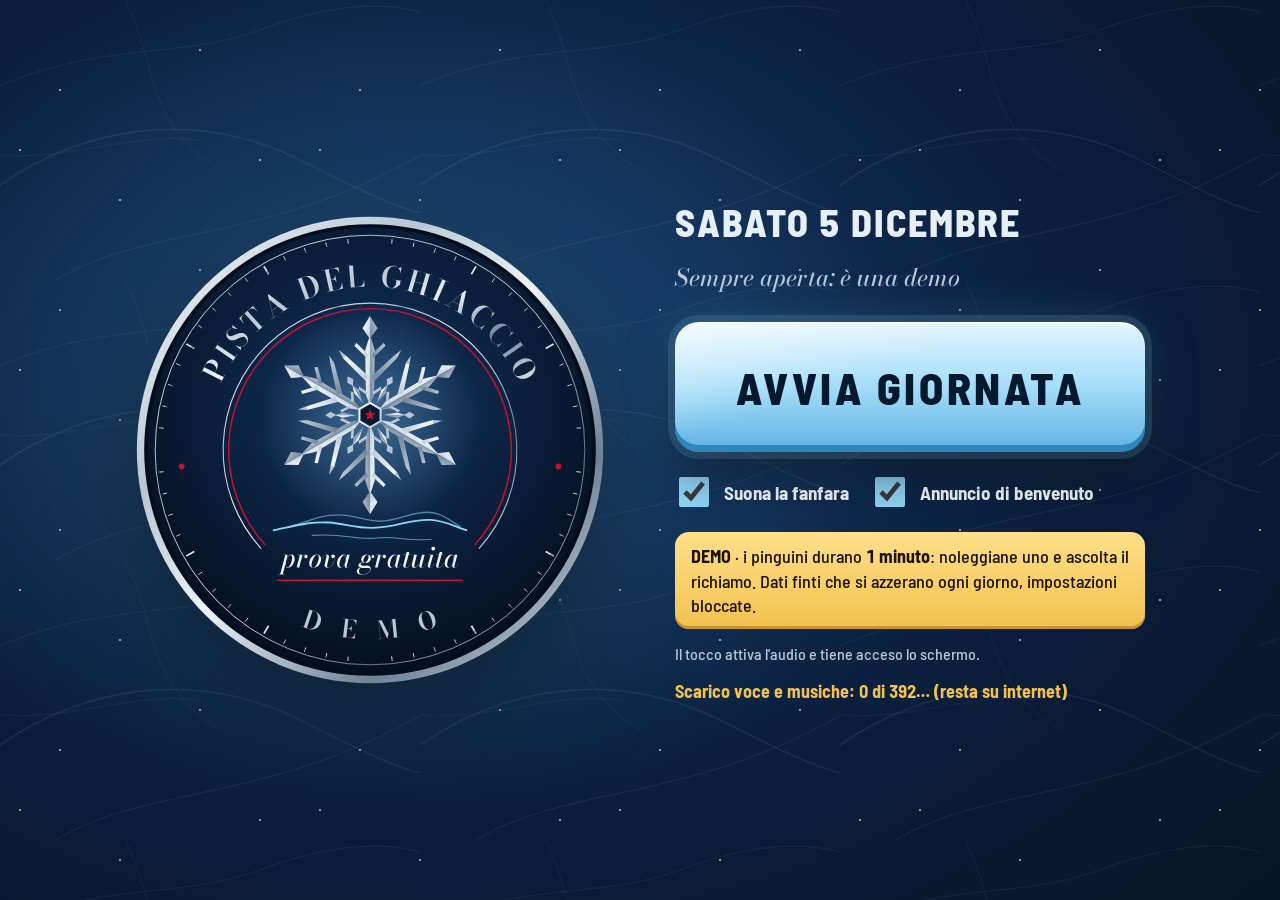
==== commit d5b0dca0: "Versione 20261113-203954" ====
--- a/index.html
+++ b/index.html
@@ -55,16 +55,19 @@
 <nav class="menu" aria-label="Pagine">
   <button data-pagina="oggi" class="attivo">
     <svg viewBox="0 0 48 48"><path d="M6 14h36v7a4 4 0 0 0 0 8v7H6v-7a4 4 0 0 0 0-8z" /><path d="M30 14v22" stroke-dasharray="3 3"/></svg>
-    Oggi</button>
+    Cassa</button>
   <button data-pagina="pinguini">
     <svg viewBox="0 0 48 48"><path d="M24 5c-7 0-11 6-11 13v9c-4 3-6 7-5 10 3 0 5-2 6-4 1 5 5 9 10 9s9-4 10-9c1 2 3 4 6 4 1-3-1-7-5-10v-9c0-7-4-13-11-13z"/><path d="M19 18h.1M29 18h.1M21 24l3 3 3-3"/></svg>
     Pinguini</button>
+  <button data-pagina="turni" class="menu-turni">
+    <svg viewBox="0 0 48 48"><circle cx="24" cy="27" r="15"/><path d="M24 18v9l6 4M19 5h10M24 5v7"/></svg>
+    Turni</button>
   <button data-pagina="suoni">
     <svg viewBox="0 0 48 48"><path d="M8 19h8l10-8v26l-10-8H8z"/><path d="M32 17a10 10 0 0 1 0 14M37 12a17 17 0 0 1 0 24"/></svg>
-    Suoni</button>
+    Annunci</button>
   <button data-pagina="stats" data-pin>
     <svg viewBox="0 0 48 48"><path d="M8 40h32M13 34V22M21 34V12M29 34V18M37 34V26"/></svg>
-    Statistiche</button>
+    Resoconto</button>
   <button data-pagina="imp" data-pin>
     <svg viewBox="0 0 48 48"><circle cx="24" cy="24" r="6"/><path d="M24 5v7M24 36v7M5 24h7M36 24h7M10.6 10.6l5 5M32.4 32.4l5 5M10.6 37.4l5-5M32.4 15.6l5-5"/></svg>
     Impostazioni</button>
@@ -73,6 +76,7 @@
 <main>
   <section id="pg-oggi" class="pagina attiva"></section>
   <section id="pg-pinguini" class="pagina"></section>
+  <section id="pg-turni" class="pagina"></section>
   <section id="pg-suoni" class="pagina"></section>
   <section id="pg-stats" class="pagina"></section>
   <section id="pg-imp" class="pagina"></section>
--- a/css/stile.css
+++ b/css/stile.css
@@ -1 +1 @@
-@font-face{font-family:Bodoni;src:url(../font/BodoniModa.ttf) format("truetype");font-weight:400 900;font-display:swap}@font-face{font-family:Bodoni;src:url(../font/BodoniModa-Italic.ttf) format("truetype");font-weight:400 900;font-style:italic;font-display:swap}@font-face{font-family:Barlow;src:url(../font/BarlowSemiCondensed-Medium.ttf) format("truetype");font-weight:500;font-display:swap}@font-face{font-family:Barlow;src:url(../font/BarlowSemiCondensed-Bold.ttf) format("truetype");font-weight:700;font-display:swap}@font-face{font-family:Barlow;src:url(../font/BarlowSemiCondensed-ExtraBold.ttf) format("truetype");font-weight:800;font-display:swap}:root{--notte: #081A33;--abisso: #040D1C;--lastra: #0F2748;--lastra-2: #163563;--filo: rgba(185, 198, 211, .28);--argento: #B9C6D3;--neve: #F3F7FA;--ghiaccio: #8FD3F5;--ghiaccio-scuro: #2C7FB8;--rosso: #C4132F;--rosso-chiaro: #FF5A6E;--giallo: #F2C14E;--verde: #4FD1A5;--raggio: 14px;--barra: 72px;--menu: 124px;color-scheme:dark}*{box-sizing:border-box;-webkit-tap-highlight-color:transparent}html,body{margin:0;height:100%}body{background:radial-gradient(120% 90% at 60% 0%,#10305a 0%,var(--notte) 55%,var(--abisso) 100%) fixed;color:var(--neve);font:500 18px/1.35 Barlow,system-ui,sans-serif;overflow:hidden;user-select:none;-webkit-user-select:none;touch-action:manipulation}button,input,select,textarea{font:inherit;color:inherit}button{cursor:pointer;border:0;background:none}button:focus-visible,input:focus-visible,select:focus-visible,textarea:focus-visible{outline:3px solid var(--ghiaccio);outline-offset:2px}h1,h2,h3{font-family:Bodoni,Georgia,serif;font-weight:600;margin:0;letter-spacing:.01em}h2{font-size:30px}h3{font-size:22px;color:var(--argento)}.num{font-variant-numeric:tabular-nums}[hidden]{display:none!important}.barra{position:fixed;inset:0 0 auto;height:var(--barra);display:flex;align-items:center;gap:18px;padding:0 16px 0 18px;background:#040d1cd1;border-bottom:1px solid var(--filo);backdrop-filter:blur(6px);z-index:20}.barra-icona{width:52px;height:52px;border-radius:50%}.barra-nome{display:flex;flex-direction:column;line-height:1.1;min-width:0}.barra-titolo{font-family:Bodoni,serif;font-size:25px;font-weight:600}.barra-sotto{font-family:Bodoni,serif;font-style:italic;color:var(--argento);font-size:15px}.barra-centro{margin-left:auto;display:flex;align-items:center;gap:14px}.barra-ora{font-size:34px;font-weight:800;font-variant-numeric:tabular-nums;letter-spacing:.02em}.badge{display:inline-flex;align-items:center;gap:6px;padding:5px 12px;border-radius:999px;border:1px solid var(--filo);color:var(--argento);font-weight:700;font-size:16px;white-space:nowrap}.badge.festivo{border-color:var(--rosso-chiaro);color:#ffd6dc;background:#c4132f38}.badge.vacanze{border-color:var(--rosso-chiaro);color:#fff;background:var(--rosso)}.badge.chiuso,.badge.fuori{color:var(--giallo);border-color:var(--giallo)}.badge.finto{color:#1b1200;background:var(--giallo);border-color:var(--giallo)}.stato{display:flex;gap:8px}.stato span{padding:6px 12px;border-radius:10px;font-weight:700;font-size:15px;white-space:nowrap;background:#4fd1a524;color:var(--verde);border:1px solid rgba(79,209,165,.4)}.stato span.ko{background:var(--rosso);color:#fff;border-color:var(--rosso-chiaro);animation:lampo 1s steps(2) infinite}.btn-stop{height:54px;padding:0 22px;border-radius:12px;background:var(--rosso);color:#fff;font-weight:800;font-size:22px;letter-spacing:.04em;border:2px solid #ff8a98}.btn-stop:active{transform:scale(.96)}.menu{position:fixed;top:var(--barra);bottom:0;left:0;width:var(--menu);display:flex;flex-direction:column;gap:8px;padding:12px 10px;background:#040d1c99;border-right:1px solid var(--filo);z-index:10}.menu button{flex:1;max-height:128px;display:flex;flex-direction:column;align-items:center;justify-content:center;gap:6px;border-radius:var(--raggio);color:var(--argento);font-weight:700;font-size:16px}.menu svg{width:42px;height:42px;fill:none;stroke:currentColor;stroke-width:2.6;stroke-linecap:round;stroke-linejoin:round}.menu button.attivo{background:var(--lastra-2);color:var(--neve);box-shadow:inset 4px 0 0 var(--ghiaccio)}.menu button.attivo svg{stroke:var(--ghiaccio)}main{position:fixed;top:var(--barra);left:var(--menu);right:0;bottom:0}.pagina{display:none;height:100%;overflow-y:auto;padding:18px 20px 28px;overscroll-behavior:contain}.pagina.attiva{display:block}.pannello{background:var(--lastra);border:1px solid var(--filo);border-radius:18px;padding:18px}.pannello+.pannello{margin-top:14px}.riga{display:flex;gap:12px;align-items:center;flex-wrap:wrap}.spazio{flex:1}.btn{min-height:64px;padding:0 22px;border-radius:var(--raggio);font-weight:700;font-size:20px;background:var(--lastra-2);border:1px solid var(--filo);color:var(--neve);display:inline-flex;align-items:center;justify-content:center;gap:10px}.btn:active{transform:scale(.97);filter:brightness(1.15)}.btn.primario{background:var(--ghiaccio);color:var(--abisso);border-color:transparent}.btn.pericolo{background:var(--rosso);border-color:var(--rosso-chiaro);color:#fff}.btn.piccolo{min-height:50px;font-size:17px;padding:0 16px}.btn[disabled]{opacity:.4}.etichetta{color:var(--argento);font-size:16px}.vuoto{color:var(--argento);font-style:italic}.spunta{display:inline-flex;align-items:center;gap:12px;font-size:19px;min-height:52px}.spunta input{width:30px;height:30px;accent-color:var(--ghiaccio)}.interruttore{position:relative;display:inline-flex;align-items:center;gap:14px;font-weight:700;font-size:20px;min-height:60px}.interruttore input{appearance:none;width:84px;height:46px;border-radius:999px;background:#3a4a61;position:relative;transition:background .2s}.interruttore input:after{content:"";position:absolute;top:5px;left:5px;width:36px;height:36px;border-radius:50%;background:#fff;transition:transform .2s}.interruttore input:checked{background:var(--verde)}.interruttore input:checked:after{transform:translate(38px)}input[type=text],input[type=number],input[type=time],input[type=date],input[type=datetime-local],input[type=password],select,textarea{min-height:56px;border-radius:12px;border:1px solid var(--filo);background:var(--abisso);padding:0 14px;font-size:20px;color:var(--neve);user-select:text;-webkit-user-select:text}textarea{padding:12px 14px;min-height:100px;resize:vertical;width:100%}input[type=number]{width:120px}input[type=range]{width:100%;height:44px;accent-color:var(--ghiaccio)}.avvio{position:fixed;inset:0;z-index:50;display:flex;align-items:center;justify-content:center;gap:70px;background:radial-gradient(90% 90% at 35% 40%,#143a6b 0%,var(--notte) 55%,var(--abisso) 100%)}.avvio[hidden]{display:none}.avvio-logo{width:min(470px,42vw);filter:drop-shadow(0 20px 50px rgba(0,0,0,.55))}.avvio-colonna{display:flex;flex-direction:column;gap:14px;max-width:470px}.avvio-data{font-family:Bodoni,serif;font-size:34px;margin:0}.avvio-orario{margin:0;color:var(--argento);font-size:22px}.btn-avvia{margin-top:14px;height:130px;border-radius:22px;background:var(--ghiaccio);color:var(--abisso);font-weight:800;font-size:40px;letter-spacing:.04em;box-shadow:0 0 0 6px #8fd3f52e,0 18px 40px #00000073}.btn-avvia:active{transform:scale(.97)}.avvio-opzioni{display:flex;gap:22px;flex-wrap:wrap}.avvio-nota{color:var(--argento);margin:0;font-size:16px}.velo{position:fixed;inset:0;z-index:60;background:#020710b8;display:flex;align-items:center;justify-content:center;padding:20px}.finestra{background:var(--lastra);border:1px solid var(--filo);border-radius:22px;padding:24px;width:min(760px,100%);max-height:100%;overflow-y:auto;box-shadow:0 30px 80px #0009}.finestra h2{margin-bottom:14px}.finestra .azioni{display:flex;gap:12px;justify-content:flex-end;margin-top:22px;flex-wrap:wrap}.finestra .azioni .btn{min-width:170px}#avvisi{position:fixed;bottom:22px;left:50%;transform:translate(-50%);z-index:70;display:flex;flex-direction:column;gap:10px;align-items:center}.avviso{display:flex;align-items:center;gap:18px;padding:14px 18px 14px 22px;border-radius:16px;background:var(--neve);color:var(--abisso);font-weight:700;font-size:20px;box-shadow:0 14px 40px #00000080}.avviso .btn{min-height:52px;background:var(--abisso);color:var(--neve)}.aggiorna{position:fixed;top:calc(var(--barra) + 10px);left:50%;transform:translate(-50%);z-index:65;padding:18px 30px;border-radius:16px;background:var(--giallo);color:#1b1200;font-weight:800;font-size:21px;box-shadow:0 12px 30px #00000080}.oggi{display:grid;grid-template-columns:1.25fr 1fr;gap:18px;min-height:100%}.cassa{display:flex;flex-direction:column;gap:14px}.btn-ingresso{flex:1;min-height:250px;border-radius:24px;background:var(--ghiaccio);color:var(--abisso);display:flex;flex-direction:column;align-items:center;justify-content:center;gap:4px;box-shadow:inset 0 -8px #040d1c2e}.btn-ingresso:active{transform:scale(.985);filter:brightness(1.1)}.btn-ingresso b{font-size:84px;font-weight:800;line-height:1}.btn-ingresso span{font-size:22px;font-weight:700}.rapidi{display:grid;grid-template-columns:repeat(3,1fr);gap:14px}.rapidi .btn{min-height:110px;font-size:44px;font-weight:800;border-radius:20px}.annulla-riga{display:flex;gap:14px}.annulla-riga .btn{flex:1}.contatori{display:grid;grid-template-columns:1fr 1fr;gap:12px}.contatore{background:var(--abisso);border:1px solid var(--filo);border-radius:14px;padding:12px 16px}.contatore b{display:block;font-size:38px;font-weight:800;font-variant-numeric:tabular-nums;line-height:1.1}.contatore span{color:var(--argento);font-size:16px}.totale{grid-column:span 2;display:flex;align-items:baseline;justify-content:space-between;border-color:var(--ghiaccio)}.totale b{font-size:50px;color:var(--ghiaccio)}.lato{display:flex;flex-direction:column;gap:14px}.giorno-titolo{display:flex;align-items:center;justify-content:space-between;gap:12px}.chiusura-conto{font-size:46px;font-weight:800;font-variant-numeric:tabular-nums;line-height:1.05}.meteo-box{display:flex;align-items:center;gap:16px}.meteo-icona{font-size:56px;line-height:1;white-space:nowrap}.meteo-storia{color:var(--argento);font-size:16px}.promemoria{border-color:var(--giallo);background:#f2c14e1a}.promemoria b{color:var(--giallo)}.griglia-pinguini{display:grid;grid-template-columns:repeat(auto-fill,minmax(146px,1fr));gap:10px}.pinguino{position:relative;aspect-ratio:1 / .8;border-radius:18px;background:var(--lastra);border:2px solid var(--filo);display:flex;flex-direction:column;align-items:center;justify-content:center;overflow:hidden}.pinguino:active{transform:scale(.97)}.pinguino svg.ghiera{position:absolute;width:86%;height:86%}.pinguino .n{position:relative;font-size:56px;font-weight:800;line-height:1;font-variant-numeric:tabular-nums}.pinguino .t{position:relative;font-size:22px;font-weight:700;font-variant-numeric:tabular-nums;color:var(--argento)}.pinguino.libero .t{font-size:17px}.pinguino.uso{background:var(--lastra-2);border-color:var(--ghiaccio)}.pinguino.uso .t{color:var(--ghiaccio)}.pinguino.ultimo{background:#4a3a0c;border-color:var(--giallo);animation:lampeggia .9s ease-in-out infinite}.pinguino.ultimo .t{color:var(--giallo)}.pinguino.scaduto{background:var(--rosso);border-color:#ff9aa6}.pinguino.scaduto .t{color:#fff}.pinguino .turni{position:absolute;top:8px;right:10px;font-size:15px;font-weight:800;color:var(--neve);background:#00000059;padding:2px 8px;border-radius:8px}@keyframes lampeggia{50%{background:#7a5e10}}@keyframes lampo{50%{opacity:.55}}.legenda{display:flex;gap:18px;color:var(--argento);font-size:16px;flex-wrap:wrap}.legenda i{display:inline-block;width:16px;height:16px;border-radius:4px;vertical-align:-2px;margin-right:6px}.suoni{display:grid;grid-template-columns:1fr 380px;gap:18px}.gruppo-suoni{margin-bottom:16px}.gruppo-suoni h3{margin-bottom:10px}.griglia-suoni{display:grid;grid-template-columns:repeat(auto-fill,minmax(190px,1fr));gap:10px}.suono{min-height:84px;border-radius:14px;padding:10px 14px;text-align:left;font-weight:700;font-size:19px;background:var(--lastra-2);border:1px solid var(--filo);border-left:6px solid var(--colore, var(--ghiaccio));display:flex;flex-direction:column;justify-content:center}.suono small{color:var(--argento);font-weight:500;font-size:14px;line-height:1.2;margin-top:3px;display:-webkit-box;-webkit-line-clamp:2;-webkit-box-orient:vertical;overflow:hidden}.suono:active{filter:brightness(1.3);transform:scale(.98)}.suono.suonando{box-shadow:0 0 0 3px var(--ghiaccio)}.lettore .titolo{font-size:20px;font-weight:700;min-height:28px;overflow:hidden;text-overflow:ellipsis;white-space:nowrap}.lettore .comandi{display:grid;grid-template-columns:repeat(3,1fr);gap:10px;margin:12px 0}.lettore .comandi .btn{min-height:72px;font-size:28px}.lista-musica{max-height:220px;overflow-y:auto;margin-top:10px}.lista-musica div{display:flex;align-items:center;gap:10px;padding:8px 0;border-bottom:1px solid var(--filo)}.lista-musica div span{flex:1;overflow:hidden;text-overflow:ellipsis;white-space:nowrap}.lista-musica div.ora span{color:var(--ghiaccio);font-weight:700}.in-onda{color:var(--ghiaccio);font-weight:700;min-height:26px}.filtri{display:flex;gap:10px;flex-wrap:wrap;align-items:center;margin-bottom:14px}.filtri .btn.attivo{background:var(--ghiaccio);color:var(--abisso)}.tessere{display:grid;grid-template-columns:repeat(5,1fr);gap:12px;margin-bottom:14px}.tessera{background:var(--lastra);border:1px solid var(--filo);border-radius:16px;padding:14px 16px}.tessera b{display:block;font-size:34px;font-weight:800;font-variant-numeric:tabular-nums}.tessera span{color:var(--argento);font-size:15px}.grafici{display:grid;grid-template-columns:1fr 1fr;gap:14px}.grafico{background:var(--lastra);border:1px solid var(--filo);border-radius:18px;padding:14px;height:340px;display:flex;flex-direction:column}.grafico.largo{grid-column:span 2}.grafico h3{font-size:19px;margin-bottom:8px}.grafico .tela{position:relative;flex:1;min-height:0}table.tab{width:100%;border-collapse:collapse;font-size:17px}table.tab th{text-align:left;color:var(--argento);font-weight:700;padding:8px 10px;border-bottom:1px solid var(--filo)}table.tab td{padding:10px;border-bottom:1px solid rgba(185,198,211,.12);font-variant-numeric:tabular-nums}table.tab tr.festivo td:first-child{box-shadow:inset 4px 0 0 var(--rosso)}table.tab td.dx,table.tab th.dx{text-align:right}.imp{display:grid;grid-template-columns:1fr 1fr;gap:14px;align-items:start}.campo{display:flex;align-items:center;justify-content:space-between;gap:14px;padding:10px 0;border-bottom:1px solid rgba(185,198,211,.12)}.campo:last-child{border-bottom:0}.campo>span{font-size:19px}.elenco-voce{display:flex;align-items:center;gap:10px;padding:10px 0;border-bottom:1px solid rgba(185,198,211,.12)}.elenco-voce .testo{flex:1}.elenco-voce .testo small{display:block;color:var(--argento)}.tastierino{display:grid;grid-template-columns:repeat(3,110px);gap:12px;justify-content:center;margin-top:16px}.tastierino .btn{min-height:90px;font-size:36px}.pin-puntini{text-align:center;font-size:44px;letter-spacing:16px;min-height:60px}.meteo-scelte{display:grid;grid-template-columns:repeat(3,1fr);gap:12px}.meteo-scelte button,.meteo-extra button{min-height:112px;border-radius:18px;background:var(--lastra-2);border:2px solid var(--filo);display:flex;flex-direction:column;align-items:center;justify-content:center;gap:4px;font-weight:700;font-size:20px}.meteo-scelte button i,.meteo-extra button i{font-style:normal;font-size:46px;line-height:1.1}.meteo-scelte button.sel,.meteo-extra button.sel{border-color:var(--ghiaccio);background:#1d4a80;box-shadow:0 0 0 3px #8fd3f559}.meteo-extra{display:grid;grid-template-columns:1fr 1fr;gap:12px;margin-top:12px}.meteo-extra button{min-height:84px;flex-direction:row;gap:12px}.meteo-extra button i{font-size:36px}.debug-barra{border-color:var(--giallo)}@media (max-width: 1100px){.oggi,.suoni,.imp,.grafici{grid-template-columns:1fr}.grafico.largo{grid-column:auto}.tessere{grid-template-columns:repeat(2,1fr)}.barra-sotto{display:none}}@media (prefers-reduced-motion: reduce){.pinguino.ultimo,.stato span.ko{animation:none}}:root{--alto: env(safe-area-inset-top, 0px);--basso: env(safe-area-inset-bottom, 0px)}.barra{height:calc(var(--barra) + var(--alto));padding-top:var(--alto);padding-left:calc(18px + env(safe-area-inset-left,0px));padding-right:calc(16px + env(safe-area-inset-right,0px))}.menu,main{top:calc(var(--barra) + var(--alto))}.menu{padding-bottom:calc(12px + var(--basso));left:env(safe-area-inset-left,0px)}main{left:calc(var(--menu) + env(safe-area-inset-left,0px));right:env(safe-area-inset-right,0px)}.pagina{padding-bottom:calc(28px + var(--basso));-webkit-overflow-scrolling:touch}html,body{height:100dvh;overscroll-behavior:none}body{-webkit-touch-callout:none;-webkit-text-size-adjust:100%}img,svg,button{-webkit-touch-callout:none;-webkit-user-drag:none}.file-nascosto{position:absolute;width:1px;height:1px;opacity:0;overflow:hidden;pointer-events:none}.tieni-acceso{position:fixed;width:1px;height:1px;opacity:.01;left:0;bottom:0;pointer-events:none}@media (max-width: 1200px){.barra{gap:12px}.barra-ora{font-size:30px}.stato span{padding:6px 9px;font-size:14px}}.avvio-offline{margin:0;font-size:18px;font-weight:700;color:var(--giallo);min-height:24px}.avvio-offline.ok{color:var(--verde)}:root{--alto: env(safe-area-inset-top, 0px);--basso: env(safe-area-inset-bottom, 0px);--fondo: #06101f;--sup: #0d1b31;--sup2: #12233e;--sup3: #1a2f50;--riga: #263d61;--testo: #f1f6fb;--tenue: #9fb2c6;--spento: #5f7389;--cromo: #e6eef6;--filetto: #b9c9d9;--gh1: #e9f8ff;--gh2: #9fdcf8;--gh3: #4ea9dc;--gh-ink: #04182e;--r: 16px;--r-s: 12px;--display: "Barlow", "Arial Narrow", sans-serif;--brina: repeating-linear-gradient(28deg, rgba(255,255,255,.035) 0 1px, transparent 1px 5px), repeating-linear-gradient(-62deg, rgba(255,255,255,.028) 0 1px, transparent 1px 7px);--pattini: url("data:image/svg+xml,%3Csvg xmlns='http://www.w3.org/2000/svg' width='420' height='280'%3E%3Cg fill='none' stroke='%23ffffff' stroke-linecap='round'%3E%3Cpath d='M-20 200C80 120 200 110 300 160S440 230 460 200' stroke-opacity='.07' stroke-width='1.3'/%3E%3Cpath d='M-10 90C100 40 180 60 260 30S400 0 440 20' stroke-opacity='.05'/%3E%3Cpath d='M40 290C140 220 260 250 430 150' stroke-opacity='.06'/%3E%3Cpath d='M120 -10C160 60 140 120 220 170' stroke-opacity='.04'/%3E%3Cpath d='M-30 150C60 170 120 130 200 140' stroke-opacity='.05' stroke-width='.8'/%3E%3C/g%3E%3C/svg%3E")}body{background:var(--pattini),radial-gradient(110% 80% at 65% -10%,#143865 0%,#0a1f3c 40%,var(--fondo) 75%) fixed;background-size:420px 280px,auto;-webkit-font-smoothing:antialiased;font-variant-numeric:tabular-nums}h2{font-family:var(--display);font-weight:800;text-transform:uppercase;letter-spacing:.04em;font-size:30px;line-height:1;color:var(--testo)}h3{font-family:var(--display);font-weight:800;text-transform:uppercase;letter-spacing:.05em;font-size:21px;line-height:1.05;color:var(--cromo)}.barra{background:var(--brina),var(--pattini),linear-gradient(180deg,#16325a,#0b1d38);background-size:auto,420px 280px,auto;border-bottom:0;box-shadow:inset 0 -1px #04101f,inset 0 -6px #0c1a30,0 10px 26px #00000080;backdrop-filter:none}.barra:before{content:"";position:absolute;left:7px;right:7px;bottom:9px;top:calc(var(--alto) + 7px);border:1px solid var(--filetto);border-radius:10px;opacity:.45;pointer-events:none}.barra .ang{position:absolute;width:14px;height:14px;z-index:1;background:radial-gradient(circle at 35% 30%,#fff 0 8%,#d6dde4 32%,#6d7680)}.ang.a1{top:var(--alto);left:0;border-radius:0 0 7px}.ang.a2{top:var(--alto);right:0;border-radius:0 0 0 7px}.ang.a3{bottom:0;left:0;border-radius:0 7px 0 0}.ang.a4{bottom:0;right:0;border-radius:7px 0 0}.barra-icona{width:54px;height:54px;filter:drop-shadow(0 3px 8px rgba(0,0,0,.7))}.barra-titolo{font-family:var(--display);font-weight:800;text-transform:uppercase;letter-spacing:.06em;font-size:26px;color:var(--cromo);line-height:1}.barra-sotto{font-size:16px;margin-top:3px;color:var(--filetto)}.barra-ora{display:inline-flex;align-items:center;gap:10px;padding:4px 16px 4px 14px;border-radius:99px;background:#050c17;box-shadow:inset 0 0 0 1px #2d4466,inset 0 2px 6px #000c;font-family:var(--display);font-size:32px;color:#fff}.barra-ora:before{content:"";width:10px;height:10px;border-radius:50%;background:#5fd1ff;box-shadow:0 0 10px 2px #5fd1ffcc;animation:respiro 2.4s ease-in-out infinite}@keyframes respiro{50%{opacity:.45}}.badge{font-family:var(--display);text-transform:uppercase;letter-spacing:.05em;font-size:15px;padding:6px 13px;background:#00000040}.stato span{font-family:var(--display);text-transform:uppercase;letter-spacing:.05em;background:#0000004d;box-shadow:inset 0 0 0 1px #4fd1a573;border:0;display:inline-flex;align-items:center;gap:7px}.stato span:before{content:"";width:8px;height:8px;border-radius:50%;background:var(--verde);box-shadow:0 0 8px 1px #4fd1a5cc}.stato span.ko{background:var(--rosso);box-shadow:inset 0 0 0 1px #ff8a98}.stato span.ko:before{background:#fff;box-shadow:0 0 8px 2px #fff}.btn-stop{font-family:var(--display);letter-spacing:.08em;border:0;background:linear-gradient(180deg,#ea3a4d,#b5132b);box-shadow:inset 0 1px #ffffff4d,inset 0 -4px #7d0c1d,0 6px 16px #c4132f59}.menu{background:linear-gradient(180deg,#050c18d9,#050c18a6);border-right:0;box-shadow:inset -1px 0 #1a2c48;gap:10px}.menu button{position:relative;font-family:var(--display);text-transform:uppercase;letter-spacing:.06em;font-size:15px;background:var(--sup);color:var(--tenue);box-shadow:inset 0 1px #ffffff0d,inset 0 -3px #040b16,0 2px 6px #0000004d}.menu button:before{content:"";position:absolute;top:10px;right:10px;width:8px;height:8px;border-radius:50%;background:#22344f;box-shadow:inset 0 1px 1px #0009}.menu svg{stroke-width:2.3}.menu button.attivo{background:linear-gradient(180deg,#1d3a63,#12284a);color:#fff;box-shadow:inset 0 0 0 1px #35557f,inset 0 -3px 0 var(--rosso),0 4px 12px #0006}.menu button.attivo:before{background:#5fd1ff;box-shadow:0 0 10px 2px #5fd1ffcc}.menu button.attivo svg{stroke:var(--gh2);filter:drop-shadow(0 0 6px rgba(143,211,245,.45))}.pannello,.tessera,.grafico{background:linear-gradient(180deg,var(--sup2),var(--sup));border:0;border-radius:var(--r);box-shadow:inset 0 0 0 1px var(--riga),inset 0 1px #ffffff0a,0 8px 22px #0000004d}.pannello>h3:first-child,.grafico>h3:first-child{margin-bottom:10px!important}.finestra{background:var(--brina),linear-gradient(180deg,#14294a,#0c1b33);border:0;box-shadow:inset 0 0 0 1px #35557f,inset 0 3px 0 var(--filetto),0 30px 80px #000000b3}.velo{background:#020710c7;backdrop-filter:blur(3px);-webkit-backdrop-filter:blur(3px)}.promemoria{background:linear-gradient(180deg,#f2c14e24,#f2c14e0f);box-shadow:inset 0 0 0 1px #f2c14e8c,inset 4px 0 0 var(--giallo)}.btn{font-family:var(--display);text-transform:uppercase;letter-spacing:.05em;font-weight:800;border:0;color:var(--testo);background:linear-gradient(180deg,#213b62,#182d4d);box-shadow:inset 0 1px #ffffff14,inset 0 0 0 1px #2d4a74,inset 0 -3px #0a1729,0 3px 8px #00000059;transition:transform .08s,filter .15s}.btn:active{transform:translateY(2px);filter:brightness(1.15)}.btn.primario{color:var(--gh-ink);background:linear-gradient(180deg,var(--gh1) 0%,var(--gh2) 45%,var(--gh3) 100%);box-shadow:inset 0 1px #fffc,inset 0 -3px #2a7fb3,0 5px 18px #5fbef04d}.btn.pericolo{background:linear-gradient(180deg,#e8394c,#ad1328);box-shadow:inset 0 1px #ffffff40,inset 0 -3px #6d0a18,0 4px 14px #c4132f4d}.btn.piccolo{font-size:16px}.filtri .btn.attivo{color:#fff;background:linear-gradient(180deg,#1d3a63,#12284a);box-shadow:inset 0 0 0 1px #4a6c99,inset 0 -3px 0 var(--rosso)}.btn-ingresso{position:relative;overflow:hidden;color:var(--gh-ink);background:var(--pattini),linear-gradient(160deg,#ffffff8c,#fff0 38%),linear-gradient(180deg,#e3f6ff,#a6defa 48%,#5db3e3);background-size:420px 280px,auto,auto;box-shadow:inset 0 2px #ffffffe6,inset 0 0 0 1px #ffffff59,inset 0 -8px #2f86bb,0 14px 34px #3caae647}.btn-ingresso:after{content:"";position:absolute;top:-40%;bottom:-40%;width:26%;left:-40%;background:linear-gradient(90deg,transparent,rgba(255,255,255,.55),transparent);transform:rotate(18deg);animation:riflesso 7s ease-in-out infinite}@keyframes riflesso{0%,70%{left:-40%}to{left:130%}}.btn-ingresso b{font-family:var(--display);font-size:104px;letter-spacing:.01em;text-shadow:0 2px 0 rgba(255,255,255,.5)}.btn-ingresso span{font-family:var(--display);text-transform:uppercase;letter-spacing:.08em;font-weight:800;font-size:23px}.btn-ingresso:active{transform:translateY(3px)}.rapidi .btn{font-size:48px;letter-spacing:.02em;background:linear-gradient(180deg,#1f3a62,#152a49);box-shadow:inset 0 1px #ffffff14,inset 0 0 0 1px #2d4a74,inset 0 -4px 0 var(--gh3),0 4px 10px #00000059}.annulla-riga .btn{color:var(--tenue);box-shadow:inset 0 1px #ffffff0f,inset 0 0 0 1px #2d4a74,inset 0 -3px #4a5d78}.contatori{gap:0;border-radius:var(--r);overflow:hidden;background:#071223;box-shadow:inset 0 0 0 1px var(--riga)}.contatore{background:none;border:0;border-radius:0;padding:12px 16px 11px;text-align:center}.contatore+.contatore:not(.totale){box-shadow:inset 1px 0 0 var(--riga)}.contatore b{font-family:var(--display);font-size:44px;line-height:1;letter-spacing:.02em}.contatore span{font-size:15px;font-weight:700}.totale{text-align:left;align-items:center;padding:14px 18px;background:var(--brina),linear-gradient(180deg,#13284a,#0c1b33);box-shadow:inset 0 1px 0 var(--riga),inset 0 3px 0 var(--filetto)}.totale span{font-family:var(--display);text-transform:uppercase;letter-spacing:.07em;font-size:18px;color:var(--cromo)}.totale b{font-size:58px;color:var(--gh2);text-shadow:0 0 22px rgba(143,211,245,.35)}.giorno-titolo h2{font-size:28px}.chiusura-conto{font-family:var(--display);font-size:64px;letter-spacing:.02em;color:#fff}.meteo-box .btn{white-space:nowrap}.pinguino{border:0;border-radius:18px;background:linear-gradient(180deg,#132848,#0c1b33);box-shadow:inset 0 0 0 1px var(--riga),inset 0 1px #ffffff0d,inset 0 -4px #081325,0 4px 12px #0000004d}.pinguino .n{font-family:var(--display);font-size:62px;letter-spacing:.01em}.pinguino .t{font-family:var(--display);letter-spacing:.04em}.pinguino.libero .t{text-transform:uppercase;color:var(--spento)}.pinguino.libero .n{color:#c9d6e3}.pinguino.uso{border:0;background:var(--pattini),linear-gradient(180deg,#1c4373,#11294b);background-size:420px 280px,auto;box-shadow:inset 0 0 0 2px var(--gh3),inset 0 -4px 0 var(--gh2),0 0 20px #5fbef038}.pinguino.ultimo{border:0;background:linear-gradient(180deg,#5a4610,#3b2d08);box-shadow:inset 0 0 0 2px var(--giallo),inset 0 -4px 0 var(--giallo),0 0 22px #f2c14e4d}.pinguino.scaduto{border:0;background:repeating-linear-gradient(135deg,#d01a35 0 16px,#a8102a 16px 32px);box-shadow:inset 0 0 0 2px #ff9aa6,inset 0 -4px #ffd0d6,0 0 26px #d01a3573}.pinguino .turni{font-family:var(--display);letter-spacing:.04em;background:#00000073;box-shadow:inset 0 0 0 1px #fff3}.legenda{font-family:var(--display);text-transform:uppercase;letter-spacing:.05em;font-size:14px}.suono{border:0;border-radius:14px;font-family:var(--display);letter-spacing:.02em;background:linear-gradient(180deg,#1c3559,#142a48);box-shadow:inset 0 1px #ffffff12,inset 0 0 0 1px #2a4670,inset 0 -4px 0 var(--colore, var(--gh3)),0 3px 8px #0000004d}.suono small{font-family:Barlow,sans-serif;letter-spacing:0}.suono.suonando{box-shadow:inset 0 0 0 2px var(--gh2),inset 0 -4px 0 var(--colore, var(--gh3)),0 0 18px #8fd3f566}.gruppo-suoni h3{display:flex;align-items:center;gap:10px}.gruppo-suoni h3:after{content:"";flex:1;height:1px;background:linear-gradient(90deg,var(--riga),transparent)}.lettore .titolo{font-family:var(--display);letter-spacing:.03em}.in-onda{font-family:var(--display);text-transform:uppercase;letter-spacing:.05em;color:var(--gh2)}.tessera{text-align:center;padding:14px 10px 12px}.tessera b{font-family:var(--display);font-size:40px;line-height:1.05;letter-spacing:.02em}.tessera span{font-weight:700;font-size:14px}.tessere .tessera:first-child{box-shadow:inset 0 0 0 1px var(--riga),inset 0 3px 0 var(--filetto),0 8px 22px #0000004d}.tessere .tessera:first-child b{color:var(--gh2)}table.tab th{font-family:var(--display);text-transform:uppercase;letter-spacing:.05em;font-size:15px}.campo{border-bottom:1px solid #1d3253}.campo>span{font-size:18px;font-weight:600}input[type=text],input[type=number],input[type=time],input[type=date],input[type=datetime-local],input[type=password],select,textarea{background:#050d19;border:1px solid var(--riga);font-weight:700;box-shadow:inset 0 2px 5px #00000080}input:focus,select:focus,textarea:focus{outline:none;border-color:var(--gh2);box-shadow:0 0 0 3px #8fd3f533,inset 0 2px 5px #00000080}.interruttore input{background:#26364d;box-shadow:inset 0 2px 5px #0009}.interruttore input:after{background:linear-gradient(180deg,#fff,#cfd8e2);box-shadow:0 2px 5px #00000080}.interruttore input:checked{background:linear-gradient(180deg,#3fbf92,#2a9670)}.meteo-scelte button,.meteo-extra button{border:0;font-family:var(--display);text-transform:uppercase;letter-spacing:.05em;background:linear-gradient(180deg,#1c3559,#142a48);box-shadow:inset 0 1px #ffffff12,inset 0 0 0 1px #2a4670,inset 0 -4px #0a1729,0 3px 8px #0000004d}.meteo-scelte button.sel,.meteo-extra button.sel{border:0;background:linear-gradient(180deg,#2a5a90,#1b3f6c);box-shadow:inset 0 0 0 2px var(--gh2),inset 0 -4px 0 var(--rosso),0 0 18px #8fd3f559}.avviso{background:linear-gradient(180deg,#fff,#e2edf6);color:var(--gh-ink);box-shadow:inset 0 -3px 0 var(--gh3),0 16px 40px #0000008c;font-family:var(--display);letter-spacing:.02em;font-size:21px}.aggiorna{font-family:var(--display);text-transform:uppercase;letter-spacing:.05em;box-shadow:inset 0 -3px #a07a1c,0 12px 30px #00000080}.avvio{background:var(--pattini),radial-gradient(70% 80% at 30% 45%,rgba(95,190,240,.18) 0%,transparent 60%),radial-gradient(100% 100% at 35% 40%,#143a6b 0%,#0a1f3c 50%,var(--fondo) 100%);background-size:420px 280px,auto,auto;overflow:hidden}.avvio-neve{position:absolute;inset:-100px 0 0;pointer-events:none;opacity:.55;background-image:radial-gradient(2px 2px at 20px 30px,#fff 50%,transparent 51%),radial-gradient(1.5px 1.5px at 120px 80px,#fff 50%,transparent 51%),radial-gradient(2.5px 2.5px at 200px 150px,#fff 50%,transparent 51%),radial-gradient(1.5px 1.5px at 60px 190px,#fff 50%,transparent 51%),radial-gradient(2px 2px at 260px 40px,#fff 50%,transparent 51%);background-size:300px 220px;animation:nevica 16s linear infinite}@keyframes nevica{to{transform:translateY(220px)}}.avvio-logo,.avvio-colonna{position:relative}.avvio-logo{filter:drop-shadow(0 24px 60px rgba(0,0,0,.6)) drop-shadow(0 0 40px rgba(95,190,240,.15))}.avvio-data{font-family:var(--display);font-weight:800;text-transform:uppercase;letter-spacing:.05em;font-size:38px;color:var(--cromo)}.avvio-orario{font-family:Bodoni,serif;font-style:italic;font-size:24px;color:var(--filetto)}.btn-avvia{position:relative;overflow:hidden;border-radius:24px;color:var(--gh-ink);font-family:var(--display);font-size:44px;letter-spacing:.08em;background:linear-gradient(160deg,#ffffff8c,#fff0 40%),linear-gradient(180deg,#e3f6ff,#a6defa 48%,#5db3e3);box-shadow:inset 0 2px #ffffffe6,inset 0 -7px #2f86bb,0 0 0 7px #8fd3f524,0 20px 46px #00000080,0 0 50px #5fbef040}.btn-avvia:after{content:"";position:absolute;top:-40%;bottom:-40%;width:22%;left:-40%;background:linear-gradient(90deg,transparent,rgba(255,255,255,.6),transparent);transform:rotate(18deg);animation:riflesso 5s ease-in-out infinite}.btn-avvia:active{transform:translateY(3px)}.avvio-opzioni .spunta{font-weight:700}@media (prefers-reduced-motion: reduce){.avvio-neve,.btn-ingresso:after,.btn-avvia:after,.barra-ora:before{animation:none}}@media (max-width: 1200px){.barra-titolo{font-size:22px}.barra-ora{font-size:28px;padding:3px 13px 3px 11px}}.yt-box{position:fixed;right:calc(14px + env(safe-area-inset-right,0px));bottom:calc(14px + var(--basso));z-index:30;padding:8px 8px 6px;border-radius:16px;background:linear-gradient(180deg,#14294a,#0b1a31);box-shadow:inset 0 0 0 1px #35557f,inset 0 3px 0 var(--filetto),0 14px 34px #0009}.yt-box iframe{display:block;width:356px;height:200px;border:0;border-radius:10px;background:#000}.yt-titolo{display:block;max-width:356px;margin-top:5px;font-family:var(--display);letter-spacing:.03em;font-size:15px;color:var(--gh2);white-space:nowrap;overflow:hidden;text-overflow:ellipsis}.yt-titolo:empty{display:none}body.yt-attivo .pagina{padding-bottom:calc(260px + var(--basso))}.yt-intestazione{display:flex;align-items:center;gap:10px}.yt-logo{display:inline-grid;place-items:center;width:34px;height:24px;border-radius:7px;background:linear-gradient(180deg,#ff3b3b,#c4161c);color:#fff;font-size:13px}.yt-avviso{margin:8px 0;padding:10px 12px;border-radius:12px;background:#f2c14e24;box-shadow:inset 0 0 0 1px var(--giallo);color:var(--giallo);font-weight:700}.avvio-licenza{display:flex;flex-direction:column;gap:10px}.avvio-licenza:empty{display:none}.avvio-licenza b{font-family:var(--display);font-size:24px;letter-spacing:.02em}.avvio-licenza.avviso b{color:var(--giallo)}.avvio-licenza.scaduta{padding:18px;border-radius:18px;background:#c4132f29;box-shadow:inset 0 0 0 1px var(--rosso-chiaro)}.avvio-licenza.scaduta b{color:#ffd6dc}.avvio-licenza input{min-height:56px;width:100%}.pannello.licenza.avviso{box-shadow:inset 0 0 0 1px var(--giallo),inset 0 3px 0 var(--giallo)}.pannello.licenza.scaduta{box-shadow:inset 0 0 0 1px var(--rosso-chiaro),inset 0 3px 0 var(--rosso)}body.sola-lettura .menu button[data-pagina=oggi],body.sola-lettura .menu button[data-pagina=pinguini],body.sola-lettura .menu button[data-pagina=suoni]{display:none}.riattiva{position:fixed;inset:0;z-index:90;display:flex;flex-direction:column;align-items:center;justify-content:center;gap:14px;background:radial-gradient(70% 70% at 50% 50%,#d01a35eb,#780818f2);color:#fff;border:0;font-family:var(--display);text-transform:uppercase;letter-spacing:.06em;cursor:pointer}.riattiva b{font-size:84px;line-height:1;animation:respiro 1.4s ease-in-out infinite}.riattiva span{font-size:32px}.codice-tablet{font-family:var(--display);font-size:20px;letter-spacing:.03em;color:var(--tenue)}.codice-tablet b{color:#fff;font-size:26px;letter-spacing:.12em;user-select:all;-webkit-user-select:all}.avvio-licenza a.btn{text-decoration:none}.avvio-demo{margin:0;padding:12px 16px;border-radius:14px;font-size:18px;color:#1b1200;background:linear-gradient(180deg,#ffe08a,#f2c14e);box-shadow:inset 0 -3px #c8952c}.btn-guida{height:54px;padding:0 18px;border-radius:12px;border:0;color:#1b1200;font-family:var(--display);font-weight:800;font-size:20px;letter-spacing:.06em;background:linear-gradient(180deg,#ffe08a,#f2c14e 50%,#c8952c);box-shadow:inset 0 1px #fff9,inset 0 -3px #8a6414}.guida dl{margin:0;display:grid;grid-template-columns:210px 1fr;gap:10px 18px}.guida dt{font-family:var(--display);font-weight:800;text-transform:uppercase;letter-spacing:.04em;color:var(--gh2);font-size:19px}.guida dd{margin:0;font-size:19px;line-height:1.35}.guida-prova{margin:16px 0 0;padding:14px 16px;border-radius:14px;font-size:19px;background:#f2c14e24;box-shadow:inset 0 0 0 1px var(--giallo)}.guida-passi{margin:0;padding-left:26px;font-size:21px;line-height:1.5}@media (max-width: 760px){.guida dl{grid-template-columns:1fr}}.gira-telefono{display:none}@media (orientation: portrait) and (max-width: 700px){.gira-telefono{position:fixed;inset:0;z-index:200;display:flex;flex-direction:column;align-items:center;justify-content:center;gap:16px;padding:30px;text-align:center;color:#fff;background:radial-gradient(90% 70% at 50% 40%,#163a68,#06101f)}.gira-telefono b{font-family:var(--display);font-size:34px;text-transform:uppercase;letter-spacing:.05em;line-height:1.1}.gira-telefono span{color:var(--argento);font-size:19px}.gira-icona{font-size:90px;animation:gira 2.4s ease-in-out infinite}}@keyframes gira{0%,30%{transform:rotate(0)}55%,85%{transform:rotate(-90deg)}to{transform:rotate(0)}}@media (max-height: 500px){.menu{overflow-y:auto;gap:6px;padding:8px 6px}.menu button{flex:none;min-height:74px}}.demo-avviso{display:flex;flex-direction:column;gap:6px;margin-bottom:14px;box-shadow:inset 0 0 0 2px var(--giallo),0 8px 22px #0000004d!important;background:linear-gradient(180deg,#f2c14e2e,#f2c14e0f)!important}.demo-avviso b{font-family:var(--display);font-size:24px;text-transform:uppercase;letter-spacing:.04em;color:var(--giallo)}.demo-avviso span{font-size:18px}.demo-bloccata .pannello:not(.licenza):not(.demo-avviso){position:relative}.demo-bloccata .pannello:not(.licenza):not(.demo-avviso):after{content:"\1f512  Modificabile nella versione definitiva";position:absolute;inset:0;z-index:2;border-radius:inherit;display:flex;align-items:flex-end;justify-content:center;padding:12px 16px;font-family:var(--display);font-weight:800;font-size:16px;letter-spacing:.04em;text-transform:uppercase;color:var(--giallo);background:#06101f73;cursor:not-allowed}.demo-bloccata .pannello.licenza input,.demo-bloccata .pannello.licenza .btn,.demo-bloccata .pannello.licenza .codice-tablet{display:none}
+@font-face{font-family:Bodoni;src:url(../font/BodoniModa.ttf) format("truetype");font-weight:400 900;font-display:swap}@font-face{font-family:Bodoni;src:url(../font/BodoniModa-Italic.ttf) format("truetype");font-weight:400 900;font-style:italic;font-display:swap}@font-face{font-family:Barlow;src:url(../font/BarlowSemiCondensed-Medium.ttf) format("truetype");font-weight:500;font-display:swap}@font-face{font-family:Barlow;src:url(../font/BarlowSemiCondensed-Bold.ttf) format("truetype");font-weight:700;font-display:swap}@font-face{font-family:Barlow;src:url(../font/BarlowSemiCondensed-ExtraBold.ttf) format("truetype");font-weight:800;font-display:swap}:root{--notte: #081A33;--abisso: #040D1C;--lastra: #0F2748;--lastra-2: #163563;--filo: rgba(185, 198, 211, .28);--argento: #B9C6D3;--neve: #F3F7FA;--ghiaccio: #8FD3F5;--ghiaccio-scuro: #2C7FB8;--rosso: #C4132F;--rosso-chiaro: #FF5A6E;--giallo: #F2C14E;--verde: #4FD1A5;--raggio: 14px;--barra: 72px;--menu: 124px;color-scheme:dark}*{box-sizing:border-box;-webkit-tap-highlight-color:transparent}html,body{margin:0;height:100%}body{background:radial-gradient(120% 90% at 60% 0%,#10305a 0%,var(--notte) 55%,var(--abisso) 100%) fixed;color:var(--neve);font:500 18px/1.35 Barlow,system-ui,sans-serif;overflow:hidden;user-select:none;-webkit-user-select:none;touch-action:manipulation}button,input,select,textarea{font:inherit;color:inherit}button{cursor:pointer;border:0;background:none}button:focus-visible,input:focus-visible,select:focus-visible,textarea:focus-visible{outline:3px solid var(--ghiaccio);outline-offset:2px}h1,h2,h3{font-family:Bodoni,Georgia,serif;font-weight:600;margin:0;letter-spacing:.01em}h2{font-size:30px}h3{font-size:22px;color:var(--argento)}.num{font-variant-numeric:tabular-nums}[hidden]{display:none!important}.barra{position:fixed;inset:0 0 auto;height:var(--barra);display:flex;align-items:center;gap:18px;padding:0 16px 0 18px;background:#040d1cd1;border-bottom:1px solid var(--filo);backdrop-filter:blur(6px);z-index:20}.barra-icona{width:52px;height:52px;border-radius:50%}.barra-nome{display:flex;flex-direction:column;line-height:1.1;min-width:0}.barra-titolo{font-family:Bodoni,serif;font-size:25px;font-weight:600}.barra-sotto{font-family:Bodoni,serif;font-style:italic;color:var(--argento);font-size:15px}.barra-centro{margin-left:auto;display:flex;align-items:center;gap:14px}.barra-ora{font-size:34px;font-weight:800;font-variant-numeric:tabular-nums;letter-spacing:.02em}.badge{display:inline-flex;align-items:center;gap:6px;padding:5px 12px;border-radius:999px;border:1px solid var(--filo);color:var(--argento);font-weight:700;font-size:16px;white-space:nowrap}.badge.festivo{border-color:var(--rosso-chiaro);color:#ffd6dc;background:#c4132f38}.badge.vacanze{border-color:var(--rosso-chiaro);color:#fff;background:var(--rosso)}.badge.chiuso,.badge.fuori{color:var(--giallo);border-color:var(--giallo)}.badge.finto{color:#1b1200;background:var(--giallo);border-color:var(--giallo)}.stato{display:flex;gap:8px}.stato span{padding:6px 12px;border-radius:10px;font-weight:700;font-size:15px;white-space:nowrap;background:#4fd1a524;color:var(--verde);border:1px solid rgba(79,209,165,.4)}.stato span.ko{background:var(--rosso);color:#fff;border-color:var(--rosso-chiaro);animation:lampo 1s steps(2) infinite}.btn-stop{height:54px;padding:0 22px;border-radius:12px;background:var(--rosso);color:#fff;font-weight:800;font-size:22px;letter-spacing:.04em;border:2px solid #ff8a98}.btn-stop:active{transform:scale(.96)}.menu{position:fixed;top:var(--barra);bottom:0;left:0;width:var(--menu);display:flex;flex-direction:column;gap:8px;padding:12px 10px;background:#040d1c99;border-right:1px solid var(--filo);z-index:10}.menu button{flex:1;max-height:128px;display:flex;flex-direction:column;align-items:center;justify-content:center;gap:6px;border-radius:var(--raggio);color:var(--argento);font-weight:700;font-size:16px}.menu svg{width:42px;height:42px;fill:none;stroke:currentColor;stroke-width:2.6;stroke-linecap:round;stroke-linejoin:round}.menu button.attivo{background:var(--lastra-2);color:var(--neve);box-shadow:inset 4px 0 0 var(--ghiaccio)}.menu button.attivo svg{stroke:var(--ghiaccio)}main{position:fixed;top:var(--barra);left:var(--menu);right:0;bottom:0}.pagina{display:none;height:100%;overflow-y:auto;padding:18px 20px 28px;overscroll-behavior:contain}.pagina.attiva{display:block}.pannello{background:var(--lastra);border:1px solid var(--filo);border-radius:18px;padding:18px}.pannello+.pannello{margin-top:14px}.riga{display:flex;gap:12px;align-items:center;flex-wrap:wrap}.spazio{flex:1}.btn{min-height:64px;padding:0 22px;border-radius:var(--raggio);font-weight:700;font-size:20px;background:var(--lastra-2);border:1px solid var(--filo);color:var(--neve);display:inline-flex;align-items:center;justify-content:center;gap:10px}.btn:active{transform:scale(.97);filter:brightness(1.15)}.btn.primario{background:var(--ghiaccio);color:var(--abisso);border-color:transparent}.btn.pericolo{background:var(--rosso);border-color:var(--rosso-chiaro);color:#fff}.btn.piccolo{min-height:50px;font-size:17px;padding:0 16px}.btn[disabled]{opacity:.4}.etichetta{color:var(--argento);font-size:16px}.vuoto{color:var(--argento);font-style:italic}.spunta{display:inline-flex;align-items:center;gap:12px;font-size:19px;min-height:52px}.spunta input{width:30px;height:30px;accent-color:var(--ghiaccio)}.interruttore{position:relative;display:inline-flex;align-items:center;gap:14px;font-weight:700;font-size:20px;min-height:60px}.interruttore input{appearance:none;width:84px;height:46px;border-radius:999px;background:#3a4a61;position:relative;transition:background .2s}.interruttore input:after{content:"";position:absolute;top:5px;left:5px;width:36px;height:36px;border-radius:50%;background:#fff;transition:transform .2s}.interruttore input:checked{background:var(--verde)}.interruttore input:checked:after{transform:translate(38px)}input[type=text],input[type=number],input[type=time],input[type=date],input[type=datetime-local],input[type=password],select,textarea{min-height:56px;border-radius:12px;border:1px solid var(--filo);background:var(--abisso);padding:0 14px;font-size:20px;color:var(--neve);user-select:text;-webkit-user-select:text}textarea{padding:12px 14px;min-height:100px;resize:vertical;width:100%}input[type=number]{width:120px}input[type=range]{width:100%;height:44px;accent-color:var(--ghiaccio)}.avvio{position:fixed;inset:0;z-index:50;display:flex;align-items:center;justify-content:center;gap:70px;background:radial-gradient(90% 90% at 35% 40%,#143a6b 0%,var(--notte) 55%,var(--abisso) 100%)}.avvio[hidden]{display:none}.avvio-logo{width:min(470px,42vw);filter:drop-shadow(0 20px 50px rgba(0,0,0,.55))}.avvio-colonna{display:flex;flex-direction:column;gap:14px;max-width:470px}.avvio-data{font-family:Bodoni,serif;font-size:34px;margin:0}.avvio-orario{margin:0;color:var(--argento);font-size:22px}.btn-avvia{margin-top:14px;height:130px;border-radius:22px;background:var(--ghiaccio);color:var(--abisso);font-weight:800;font-size:40px;letter-spacing:.04em;box-shadow:0 0 0 6px #8fd3f52e,0 18px 40px #00000073}.btn-avvia:active{transform:scale(.97)}.avvio-opzioni{display:flex;gap:22px;flex-wrap:wrap}.avvio-nota{color:var(--argento);margin:0;font-size:16px}.velo{position:fixed;inset:0;z-index:60;background:#020710b8;display:flex;align-items:center;justify-content:center;padding:20px}.finestra{background:var(--lastra);border:1px solid var(--filo);border-radius:22px;padding:24px;width:min(760px,100%);max-height:100%;overflow-y:auto;box-shadow:0 30px 80px #0009}.finestra h2{margin-bottom:14px}.finestra .azioni{display:flex;gap:12px;justify-content:flex-end;margin-top:22px;flex-wrap:wrap}.finestra .azioni .btn{min-width:170px}#avvisi{position:fixed;bottom:22px;left:50%;transform:translate(-50%);z-index:70;display:flex;flex-direction:column;gap:10px;align-items:center}.avviso{display:flex;align-items:center;gap:18px;padding:14px 18px 14px 22px;border-radius:16px;background:var(--neve);color:var(--abisso);font-weight:700;font-size:20px;box-shadow:0 14px 40px #00000080}.avviso .btn{min-height:52px;background:var(--abisso);color:var(--neve)}.aggiorna{position:fixed;top:calc(var(--barra) + 10px);left:50%;transform:translate(-50%);z-index:65;padding:18px 30px;border-radius:16px;background:var(--giallo);color:#1b1200;font-weight:800;font-size:21px;box-shadow:0 12px 30px #00000080}.oggi{display:grid;grid-template-columns:1.25fr 1fr;gap:18px;min-height:100%}.cassa{display:flex;flex-direction:column;gap:14px}.btn-ingresso{flex:1;min-height:250px;border-radius:24px;background:var(--ghiaccio);color:var(--abisso);display:flex;flex-direction:column;align-items:center;justify-content:center;gap:4px;box-shadow:inset 0 -8px #040d1c2e}.btn-ingresso:active{transform:scale(.985);filter:brightness(1.1)}.btn-ingresso b{font-size:84px;font-weight:800;line-height:1}.btn-ingresso span{font-size:22px;font-weight:700}.rapidi{display:grid;grid-template-columns:repeat(3,1fr);gap:14px}.rapidi .btn{min-height:110px;font-size:44px;font-weight:800;border-radius:20px}.annulla-riga{display:flex;gap:14px}.annulla-riga .btn{flex:1}.contatori{display:grid;grid-template-columns:1fr 1fr;gap:12px}.contatore{background:var(--abisso);border:1px solid var(--filo);border-radius:14px;padding:12px 16px}.contatore b{display:block;font-size:38px;font-weight:800;font-variant-numeric:tabular-nums;line-height:1.1}.contatore span{color:var(--argento);font-size:16px}.totale{grid-column:span 2;display:flex;align-items:baseline;justify-content:space-between;border-color:var(--ghiaccio)}.totale b{font-size:50px;color:var(--ghiaccio)}.lato{display:flex;flex-direction:column;gap:14px}.giorno-titolo{display:flex;align-items:center;justify-content:space-between;gap:12px}.chiusura-conto{font-size:46px;font-weight:800;font-variant-numeric:tabular-nums;line-height:1.05}.meteo-box{display:flex;align-items:center;gap:16px}.meteo-icona{font-size:56px;line-height:1;white-space:nowrap}.meteo-storia{color:var(--argento);font-size:16px}.promemoria{border-color:var(--giallo);background:#f2c14e1a}.promemoria b{color:var(--giallo)}.griglia-pinguini{display:grid;grid-template-columns:repeat(auto-fill,minmax(146px,1fr));gap:10px}.pinguino{position:relative;aspect-ratio:1 / .8;border-radius:18px;background:var(--lastra);border:2px solid var(--filo);display:flex;flex-direction:column;align-items:center;justify-content:center;overflow:hidden}.pinguino:active{transform:scale(.97)}.pinguino svg.ghiera{position:absolute;width:86%;height:86%}.pinguino .n{position:relative;font-size:56px;font-weight:800;line-height:1;font-variant-numeric:tabular-nums}.pinguino .t{position:relative;font-size:22px;font-weight:700;font-variant-numeric:tabular-nums;color:var(--argento)}.pinguino.libero .t{font-size:17px}.pinguino.uso{background:var(--lastra-2);border-color:var(--ghiaccio)}.pinguino.uso .t{color:var(--ghiaccio)}.pinguino.ultimo{background:#4a3a0c;border-color:var(--giallo);animation:lampeggia .9s ease-in-out infinite}.pinguino.ultimo .t{color:var(--giallo)}.pinguino.scaduto{background:var(--rosso);border-color:#ff9aa6}.pinguino.scaduto .t{color:#fff}.pinguino .turni{position:absolute;top:8px;right:10px;font-size:15px;font-weight:800;color:var(--neve);background:#00000059;padding:2px 8px;border-radius:8px}@keyframes lampeggia{50%{background:#7a5e10}}@keyframes lampo{50%{opacity:.55}}.legenda{display:flex;gap:18px;color:var(--argento);font-size:16px;flex-wrap:wrap}.legenda i{display:inline-block;width:16px;height:16px;border-radius:4px;vertical-align:-2px;margin-right:6px}.suoni{display:grid;grid-template-columns:1fr 380px;gap:18px}.gruppo-suoni{margin-bottom:16px}.gruppo-suoni h3{margin-bottom:10px}.griglia-suoni{display:grid;grid-template-columns:repeat(auto-fill,minmax(190px,1fr));gap:10px}.suono{min-height:84px;border-radius:14px;padding:10px 14px;text-align:left;font-weight:700;font-size:19px;background:var(--lastra-2);border:1px solid var(--filo);border-left:6px solid var(--colore, var(--ghiaccio));display:flex;flex-direction:column;justify-content:center}.suono small{color:var(--argento);font-weight:500;font-size:14px;line-height:1.2;margin-top:3px;display:-webkit-box;-webkit-line-clamp:2;-webkit-box-orient:vertical;overflow:hidden}.suono:active{filter:brightness(1.3);transform:scale(.98)}.suono.suonando{box-shadow:0 0 0 3px var(--ghiaccio)}.lettore .titolo{font-size:20px;font-weight:700;min-height:28px;overflow:hidden;text-overflow:ellipsis;white-space:nowrap}.lettore .comandi{display:grid;grid-template-columns:repeat(3,1fr);gap:10px;margin:12px 0}.lettore .comandi .btn{min-height:72px;font-size:28px}.lista-musica{max-height:220px;overflow-y:auto;margin-top:10px}.lista-musica div{display:flex;align-items:center;gap:10px;padding:8px 0;border-bottom:1px solid var(--filo)}.lista-musica div span{flex:1;overflow:hidden;text-overflow:ellipsis;white-space:nowrap}.lista-musica div.ora span{color:var(--ghiaccio);font-weight:700}.in-onda{color:var(--ghiaccio);font-weight:700;min-height:26px}.filtri{display:flex;gap:10px;flex-wrap:wrap;align-items:center;margin-bottom:14px}.filtri .btn.attivo{background:var(--ghiaccio);color:var(--abisso)}.tessere{display:grid;grid-template-columns:repeat(5,1fr);gap:12px;margin-bottom:14px}.tessera{background:var(--lastra);border:1px solid var(--filo);border-radius:16px;padding:14px 16px}.tessera b{display:block;font-size:34px;font-weight:800;font-variant-numeric:tabular-nums}.tessera span{color:var(--argento);font-size:15px}.grafici{display:grid;grid-template-columns:1fr 1fr;gap:14px}.grafico{background:var(--lastra);border:1px solid var(--filo);border-radius:18px;padding:14px;height:340px;display:flex;flex-direction:column}.grafico.largo{grid-column:span 2}.grafico h3{font-size:19px;margin-bottom:8px}.grafico .tela{position:relative;flex:1;min-height:0}table.tab{width:100%;border-collapse:collapse;font-size:17px}table.tab th{text-align:left;color:var(--argento);font-weight:700;padding:8px 10px;border-bottom:1px solid var(--filo)}table.tab td{padding:10px;border-bottom:1px solid rgba(185,198,211,.12);font-variant-numeric:tabular-nums}table.tab tr.festivo td:first-child{box-shadow:inset 4px 0 0 var(--rosso)}table.tab td.dx,table.tab th.dx{text-align:right}.imp{display:grid;grid-template-columns:1fr 1fr;gap:14px;align-items:start}.campo{display:flex;align-items:center;justify-content:space-between;gap:14px;padding:10px 0;border-bottom:1px solid rgba(185,198,211,.12)}.campo:last-child{border-bottom:0}.campo>span{font-size:19px}.elenco-voce{display:flex;align-items:center;gap:10px;padding:10px 0;border-bottom:1px solid rgba(185,198,211,.12)}.elenco-voce .testo{flex:1}.elenco-voce .testo small{display:block;color:var(--argento)}.tastierino{display:grid;grid-template-columns:repeat(3,110px);gap:12px;justify-content:center;margin-top:16px}.tastierino .btn{min-height:90px;font-size:36px}.pin-puntini{text-align:center;font-size:44px;letter-spacing:16px;min-height:60px}.meteo-scelte{display:grid;grid-template-columns:repeat(3,1fr);gap:12px}.meteo-scelte button,.meteo-extra button{min-height:112px;border-radius:18px;background:var(--lastra-2);border:2px solid var(--filo);display:flex;flex-direction:column;align-items:center;justify-content:center;gap:4px;font-weight:700;font-size:20px}.meteo-scelte button i,.meteo-extra button i{font-style:normal;font-size:46px;line-height:1.1}.meteo-scelte button.sel,.meteo-extra button.sel{border-color:var(--ghiaccio);background:#1d4a80;box-shadow:0 0 0 3px #8fd3f559}.meteo-extra{display:grid;grid-template-columns:1fr 1fr;gap:12px;margin-top:12px}.meteo-extra button{min-height:84px;flex-direction:row;gap:12px}.meteo-extra button i{font-size:36px}.debug-barra{border-color:var(--giallo)}@media (max-width: 1100px){.oggi,.suoni,.imp,.grafici{grid-template-columns:1fr}.grafico.largo{grid-column:auto}.tessere{grid-template-columns:repeat(2,1fr)}.barra-sotto{display:none}}@media (prefers-reduced-motion: reduce){.pinguino.ultimo,.stato span.ko{animation:none}}:root{--alto: env(safe-area-inset-top, 0px);--basso: env(safe-area-inset-bottom, 0px)}.barra{height:calc(var(--barra) + var(--alto));padding-top:var(--alto);padding-left:calc(18px + env(safe-area-inset-left,0px));padding-right:calc(16px + env(safe-area-inset-right,0px))}.menu,main{top:calc(var(--barra) + var(--alto))}.menu{padding-bottom:calc(12px + var(--basso));left:env(safe-area-inset-left,0px)}main{left:calc(var(--menu) + env(safe-area-inset-left,0px));right:env(safe-area-inset-right,0px)}.pagina{padding-bottom:calc(28px + var(--basso));-webkit-overflow-scrolling:touch}html,body{height:100dvh;overscroll-behavior:none}body{-webkit-touch-callout:none;-webkit-text-size-adjust:100%}img,svg,button{-webkit-touch-callout:none;-webkit-user-drag:none}.file-nascosto{position:absolute;width:1px;height:1px;opacity:0;overflow:hidden;pointer-events:none}.tieni-acceso{position:fixed;width:1px;height:1px;opacity:.01;left:0;bottom:0;pointer-events:none}@media (max-width: 1200px){.barra{gap:12px}.barra-ora{font-size:30px}.stato span{padding:6px 9px;font-size:14px}}.avvio-offline{margin:0;font-size:18px;font-weight:700;color:var(--giallo);min-height:24px}.avvio-offline.ok{color:var(--verde)}:root{--alto: env(safe-area-inset-top, 0px);--basso: env(safe-area-inset-bottom, 0px);--fondo: #06101f;--sup: #0d1b31;--sup2: #12233e;--sup3: #1a2f50;--riga: #263d61;--testo: #f1f6fb;--tenue: #9fb2c6;--spento: #5f7389;--cromo: #e6eef6;--filetto: #b9c9d9;--gh1: #e9f8ff;--gh2: #9fdcf8;--gh3: #4ea9dc;--gh-ink: #04182e;--r: 16px;--r-s: 12px;--display: "Barlow", "Arial Narrow", sans-serif;--brina: repeating-linear-gradient(28deg, rgba(255,255,255,.035) 0 1px, transparent 1px 5px), repeating-linear-gradient(-62deg, rgba(255,255,255,.028) 0 1px, transparent 1px 7px);--pattini: url("data:image/svg+xml,%3Csvg xmlns='http://www.w3.org/2000/svg' width='420' height='280'%3E%3Cg fill='none' stroke='%23ffffff' stroke-linecap='round'%3E%3Cpath d='M-20 200C80 120 200 110 300 160S440 230 460 200' stroke-opacity='.07' stroke-width='1.3'/%3E%3Cpath d='M-10 90C100 40 180 60 260 30S400 0 440 20' stroke-opacity='.05'/%3E%3Cpath d='M40 290C140 220 260 250 430 150' stroke-opacity='.06'/%3E%3Cpath d='M120 -10C160 60 140 120 220 170' stroke-opacity='.04'/%3E%3Cpath d='M-30 150C60 170 120 130 200 140' stroke-opacity='.05' stroke-width='.8'/%3E%3C/g%3E%3C/svg%3E")}body{background:var(--pattini),radial-gradient(110% 80% at 65% -10%,#143865 0%,#0a1f3c 40%,var(--fondo) 75%) fixed;background-size:420px 280px,auto;-webkit-font-smoothing:antialiased;font-variant-numeric:tabular-nums}h2{font-family:var(--display);font-weight:800;text-transform:uppercase;letter-spacing:.04em;font-size:30px;line-height:1;color:var(--testo)}h3{font-family:var(--display);font-weight:800;text-transform:uppercase;letter-spacing:.05em;font-size:21px;line-height:1.05;color:var(--cromo)}.barra{background:var(--brina),var(--pattini),linear-gradient(180deg,#16325a,#0b1d38);background-size:auto,420px 280px,auto;border-bottom:0;box-shadow:inset 0 -1px #04101f,inset 0 -6px #0c1a30,0 10px 26px #00000080;backdrop-filter:none}.barra:before{content:"";position:absolute;left:7px;right:7px;bottom:9px;top:calc(var(--alto) + 7px);border:1px solid var(--filetto);border-radius:10px;opacity:.45;pointer-events:none}.barra .ang{position:absolute;width:14px;height:14px;z-index:1;background:radial-gradient(circle at 35% 30%,#fff 0 8%,#d6dde4 32%,#6d7680)}.ang.a1{top:var(--alto);left:0;border-radius:0 0 7px}.ang.a2{top:var(--alto);right:0;border-radius:0 0 0 7px}.ang.a3{bottom:0;left:0;border-radius:0 7px 0 0}.ang.a4{bottom:0;right:0;border-radius:7px 0 0}.barra-icona{width:54px;height:54px;filter:drop-shadow(0 3px 8px rgba(0,0,0,.7))}.barra-titolo{font-family:var(--display);font-weight:800;text-transform:uppercase;letter-spacing:.06em;font-size:26px;color:var(--cromo);line-height:1}.barra-sotto{font-size:16px;margin-top:3px;color:var(--filetto)}.barra-ora{display:inline-flex;align-items:center;gap:10px;padding:4px 16px 4px 14px;border-radius:99px;background:#050c17;box-shadow:inset 0 0 0 1px #2d4466,inset 0 2px 6px #000c;font-family:var(--display);font-size:32px;color:#fff}.barra-ora:before{content:"";width:10px;height:10px;border-radius:50%;background:#5fd1ff;box-shadow:0 0 10px 2px #5fd1ffcc;animation:respiro 2.4s ease-in-out infinite}@keyframes respiro{50%{opacity:.45}}.badge{font-family:var(--display);text-transform:uppercase;letter-spacing:.05em;font-size:15px;padding:6px 13px;background:#00000040}.stato span{font-family:var(--display);text-transform:uppercase;letter-spacing:.05em;background:#0000004d;box-shadow:inset 0 0 0 1px #4fd1a573;border:0;display:inline-flex;align-items:center;gap:7px}.stato span:before{content:"";width:8px;height:8px;border-radius:50%;background:var(--verde);box-shadow:0 0 8px 1px #4fd1a5cc}.stato span.ko{background:var(--rosso);box-shadow:inset 0 0 0 1px #ff8a98}.stato span.ko:before{background:#fff;box-shadow:0 0 8px 2px #fff}.btn-stop{font-family:var(--display);letter-spacing:.08em;border:0;background:linear-gradient(180deg,#ea3a4d,#b5132b);box-shadow:inset 0 1px #ffffff4d,inset 0 -4px #7d0c1d,0 6px 16px #c4132f59}.menu{background:linear-gradient(180deg,#050c18d9,#050c18a6);border-right:0;box-shadow:inset -1px 0 #1a2c48;gap:10px}.menu button{position:relative;font-family:var(--display);text-transform:uppercase;letter-spacing:.06em;font-size:15px;background:var(--sup);color:var(--tenue);box-shadow:inset 0 1px #ffffff0d,inset 0 -3px #040b16,0 2px 6px #0000004d}.menu button:before{content:"";position:absolute;top:10px;right:10px;width:8px;height:8px;border-radius:50%;background:#22344f;box-shadow:inset 0 1px 1px #0009}.menu svg{stroke-width:2.3}.menu button.attivo{background:linear-gradient(180deg,#1d3a63,#12284a);color:#fff;box-shadow:inset 0 0 0 1px #35557f,inset 0 -3px 0 var(--rosso),0 4px 12px #0006}.menu button.attivo:before{background:#5fd1ff;box-shadow:0 0 10px 2px #5fd1ffcc}.menu button.attivo svg{stroke:var(--gh2);filter:drop-shadow(0 0 6px rgba(143,211,245,.45))}.pannello,.tessera,.grafico{background:linear-gradient(180deg,var(--sup2),var(--sup));border:0;border-radius:var(--r);box-shadow:inset 0 0 0 1px var(--riga),inset 0 1px #ffffff0a,0 8px 22px #0000004d}.pannello>h3:first-child,.grafico>h3:first-child{margin-bottom:10px!important}.finestra{background:var(--brina),linear-gradient(180deg,#14294a,#0c1b33);border:0;box-shadow:inset 0 0 0 1px #35557f,inset 0 3px 0 var(--filetto),0 30px 80px #000000b3}.velo{background:#020710c7;backdrop-filter:blur(3px);-webkit-backdrop-filter:blur(3px)}.promemoria{background:linear-gradient(180deg,#f2c14e24,#f2c14e0f);box-shadow:inset 0 0 0 1px #f2c14e8c,inset 4px 0 0 var(--giallo)}.btn{font-family:var(--display);text-transform:uppercase;letter-spacing:.05em;font-weight:800;border:0;color:var(--testo);background:linear-gradient(180deg,#213b62,#182d4d);box-shadow:inset 0 1px #ffffff14,inset 0 0 0 1px #2d4a74,inset 0 -3px #0a1729,0 3px 8px #00000059;transition:transform .08s,filter .15s}.btn:active{transform:translateY(2px);filter:brightness(1.15)}.btn.primario{color:var(--gh-ink);background:linear-gradient(180deg,var(--gh1) 0%,var(--gh2) 45%,var(--gh3) 100%);box-shadow:inset 0 1px #fffc,inset 0 -3px #2a7fb3,0 5px 18px #5fbef04d}.btn.pericolo{background:linear-gradient(180deg,#e8394c,#ad1328);box-shadow:inset 0 1px #ffffff40,inset 0 -3px #6d0a18,0 4px 14px #c4132f4d}.btn.piccolo{font-size:16px}.filtri .btn.attivo{color:#fff;background:linear-gradient(180deg,#1d3a63,#12284a);box-shadow:inset 0 0 0 1px #4a6c99,inset 0 -3px 0 var(--rosso)}.btn-ingresso{position:relative;overflow:hidden;color:var(--gh-ink);background:var(--pattini),linear-gradient(160deg,#ffffff8c,#fff0 38%),linear-gradient(180deg,#e3f6ff,#a6defa 48%,#5db3e3);background-size:420px 280px,auto,auto;box-shadow:inset 0 2px #ffffffe6,inset 0 0 0 1px #ffffff59,inset 0 -8px #2f86bb,0 14px 34px #3caae647}.btn-ingresso:after{content:"";position:absolute;top:-40%;bottom:-40%;width:26%;left:-40%;background:linear-gradient(90deg,transparent,rgba(255,255,255,.55),transparent);transform:rotate(18deg);animation:riflesso 7s ease-in-out infinite}@keyframes riflesso{0%,70%{left:-40%}to{left:130%}}.btn-ingresso b{font-family:var(--display);font-size:104px;letter-spacing:.01em;text-shadow:0 2px 0 rgba(255,255,255,.5)}.btn-ingresso span{font-family:var(--display);text-transform:uppercase;letter-spacing:.08em;font-weight:800;font-size:23px}.btn-ingresso:active{transform:translateY(3px)}.rapidi .btn{font-size:48px;letter-spacing:.02em;background:linear-gradient(180deg,#1f3a62,#152a49);box-shadow:inset 0 1px #ffffff14,inset 0 0 0 1px #2d4a74,inset 0 -4px 0 var(--gh3),0 4px 10px #00000059}.annulla-riga .btn{color:var(--tenue);box-shadow:inset 0 1px #ffffff0f,inset 0 0 0 1px #2d4a74,inset 0 -3px #4a5d78}.contatori{gap:0;border-radius:var(--r);overflow:hidden;background:#071223;box-shadow:inset 0 0 0 1px var(--riga)}.contatore{background:none;border:0;border-radius:0;padding:12px 16px 11px;text-align:center}.contatore+.contatore:not(.totale){box-shadow:inset 1px 0 0 var(--riga)}.contatore b{font-family:var(--display);font-size:44px;line-height:1;letter-spacing:.02em}.contatore span{font-size:15px;font-weight:700}.totale{text-align:left;align-items:center;padding:14px 18px;background:var(--brina),linear-gradient(180deg,#13284a,#0c1b33);box-shadow:inset 0 1px 0 var(--riga),inset 0 3px 0 var(--filetto)}.totale span{font-family:var(--display);text-transform:uppercase;letter-spacing:.07em;font-size:18px;color:var(--cromo)}.totale b{font-size:58px;color:var(--gh2);text-shadow:0 0 22px rgba(143,211,245,.35)}.giorno-titolo h2{font-size:28px}.chiusura-conto{font-family:var(--display);font-size:64px;letter-spacing:.02em;color:#fff}.meteo-box .btn{white-space:nowrap}.pinguino{border:0;border-radius:18px;background:linear-gradient(180deg,#132848,#0c1b33);box-shadow:inset 0 0 0 1px var(--riga),inset 0 1px #ffffff0d,inset 0 -4px #081325,0 4px 12px #0000004d}.pinguino .n{font-family:var(--display);font-size:62px;letter-spacing:.01em}.pinguino .t{font-family:var(--display);letter-spacing:.04em}.pinguino.libero .t{text-transform:uppercase;color:var(--spento)}.pinguino.libero .n{color:#c9d6e3}.pinguino.uso{border:0;background:var(--pattini),linear-gradient(180deg,#1c4373,#11294b);background-size:420px 280px,auto;box-shadow:inset 0 0 0 2px var(--gh3),inset 0 -4px 0 var(--gh2),0 0 20px #5fbef038}.pinguino.ultimo{border:0;background:linear-gradient(180deg,#5a4610,#3b2d08);box-shadow:inset 0 0 0 2px var(--giallo),inset 0 -4px 0 var(--giallo),0 0 22px #f2c14e4d}.pinguino.scaduto{border:0;background:repeating-linear-gradient(135deg,#d01a35 0 16px,#a8102a 16px 32px);box-shadow:inset 0 0 0 2px #ff9aa6,inset 0 -4px #ffd0d6,0 0 26px #d01a3573}.pinguino .turni{font-family:var(--display);letter-spacing:.04em;background:#00000073;box-shadow:inset 0 0 0 1px #fff3}.legenda{font-family:var(--display);text-transform:uppercase;letter-spacing:.05em;font-size:14px}.suono{border:0;border-radius:14px;font-family:var(--display);letter-spacing:.02em;background:linear-gradient(180deg,#1c3559,#142a48);box-shadow:inset 0 1px #ffffff12,inset 0 0 0 1px #2a4670,inset 0 -4px 0 var(--colore, var(--gh3)),0 3px 8px #0000004d}.suono small{font-family:Barlow,sans-serif;letter-spacing:0}.suono.suonando{box-shadow:inset 0 0 0 2px var(--gh2),inset 0 -4px 0 var(--colore, var(--gh3)),0 0 18px #8fd3f566}.gruppo-suoni h3{display:flex;align-items:center;gap:10px}.gruppo-suoni h3:after{content:"";flex:1;height:1px;background:linear-gradient(90deg,var(--riga),transparent)}.lettore .titolo{font-family:var(--display);letter-spacing:.03em}.in-onda{font-family:var(--display);text-transform:uppercase;letter-spacing:.05em;color:var(--gh2)}.tessera{text-align:center;padding:14px 10px 12px}.tessera b{font-family:var(--display);font-size:40px;line-height:1.05;letter-spacing:.02em}.tessera span{font-weight:700;font-size:14px}.tessere .tessera:first-child{box-shadow:inset 0 0 0 1px var(--riga),inset 0 3px 0 var(--filetto),0 8px 22px #0000004d}.tessere .tessera:first-child b{color:var(--gh2)}table.tab th{font-family:var(--display);text-transform:uppercase;letter-spacing:.05em;font-size:15px}.campo{border-bottom:1px solid #1d3253}.campo>span{font-size:18px;font-weight:600}input[type=text],input[type=number],input[type=time],input[type=date],input[type=datetime-local],input[type=password],select,textarea{background:#050d19;border:1px solid var(--riga);font-weight:700;box-shadow:inset 0 2px 5px #00000080}input:focus,select:focus,textarea:focus{outline:none;border-color:var(--gh2);box-shadow:0 0 0 3px #8fd3f533,inset 0 2px 5px #00000080}.interruttore input{background:#26364d;box-shadow:inset 0 2px 5px #0009}.interruttore input:after{background:linear-gradient(180deg,#fff,#cfd8e2);box-shadow:0 2px 5px #00000080}.interruttore input:checked{background:linear-gradient(180deg,#3fbf92,#2a9670)}.meteo-scelte button,.meteo-extra button{border:0;font-family:var(--display);text-transform:uppercase;letter-spacing:.05em;background:linear-gradient(180deg,#1c3559,#142a48);box-shadow:inset 0 1px #ffffff12,inset 0 0 0 1px #2a4670,inset 0 -4px #0a1729,0 3px 8px #0000004d}.meteo-scelte button.sel,.meteo-extra button.sel{border:0;background:linear-gradient(180deg,#2a5a90,#1b3f6c);box-shadow:inset 0 0 0 2px var(--gh2),inset 0 -4px 0 var(--rosso),0 0 18px #8fd3f559}.avviso{background:linear-gradient(180deg,#fff,#e2edf6);color:var(--gh-ink);box-shadow:inset 0 -3px 0 var(--gh3),0 16px 40px #0000008c;font-family:var(--display);letter-spacing:.02em;font-size:21px}.aggiorna{font-family:var(--display);text-transform:uppercase;letter-spacing:.05em;box-shadow:inset 0 -3px #a07a1c,0 12px 30px #00000080}.avvio{background:var(--pattini),radial-gradient(70% 80% at 30% 45%,rgba(95,190,240,.18) 0%,transparent 60%),radial-gradient(100% 100% at 35% 40%,#143a6b 0%,#0a1f3c 50%,var(--fondo) 100%);background-size:420px 280px,auto,auto;overflow:hidden}.avvio-neve{position:absolute;inset:-100px 0 0;pointer-events:none;opacity:.55;background-image:radial-gradient(2px 2px at 20px 30px,#fff 50%,transparent 51%),radial-gradient(1.5px 1.5px at 120px 80px,#fff 50%,transparent 51%),radial-gradient(2.5px 2.5px at 200px 150px,#fff 50%,transparent 51%),radial-gradient(1.5px 1.5px at 60px 190px,#fff 50%,transparent 51%),radial-gradient(2px 2px at 260px 40px,#fff 50%,transparent 51%);background-size:300px 220px;animation:nevica 16s linear infinite}@keyframes nevica{to{transform:translateY(220px)}}.avvio-logo,.avvio-colonna{position:relative}.avvio-logo{filter:drop-shadow(0 24px 60px rgba(0,0,0,.6)) drop-shadow(0 0 40px rgba(95,190,240,.15))}.avvio-data{font-family:var(--display);font-weight:800;text-transform:uppercase;letter-spacing:.05em;font-size:38px;color:var(--cromo)}.avvio-orario{font-family:Bodoni,serif;font-style:italic;font-size:24px;color:var(--filetto)}.btn-avvia{position:relative;overflow:hidden;border-radius:24px;color:var(--gh-ink);font-family:var(--display);font-size:44px;letter-spacing:.08em;background:linear-gradient(160deg,#ffffff8c,#fff0 40%),linear-gradient(180deg,#e3f6ff,#a6defa 48%,#5db3e3);box-shadow:inset 0 2px #ffffffe6,inset 0 -7px #2f86bb,0 0 0 7px #8fd3f524,0 20px 46px #00000080,0 0 50px #5fbef040}.btn-avvia:after{content:"";position:absolute;top:-40%;bottom:-40%;width:22%;left:-40%;background:linear-gradient(90deg,transparent,rgba(255,255,255,.6),transparent);transform:rotate(18deg);animation:riflesso 5s ease-in-out infinite}.btn-avvia:active{transform:translateY(3px)}.avvio-opzioni .spunta{font-weight:700}@media (prefers-reduced-motion: reduce){.avvio-neve,.btn-ingresso:after,.btn-avvia:after,.barra-ora:before{animation:none}}@media (max-width: 1200px){.barra-titolo{font-size:22px}.barra-ora{font-size:28px;padding:3px 13px 3px 11px}}.yt-box{position:fixed;right:calc(14px + env(safe-area-inset-right,0px));bottom:calc(14px + var(--basso));z-index:30;padding:8px 8px 6px;border-radius:16px;background:linear-gradient(180deg,#14294a,#0b1a31);box-shadow:inset 0 0 0 1px #35557f,inset 0 3px 0 var(--filetto),0 14px 34px #0009}.yt-box iframe{display:block;width:356px;height:200px;border:0;border-radius:10px;background:#000}.yt-titolo{display:block;max-width:356px;margin-top:5px;font-family:var(--display);letter-spacing:.03em;font-size:15px;color:var(--gh2);white-space:nowrap;overflow:hidden;text-overflow:ellipsis}.yt-titolo:empty{display:none}body.yt-attivo .pagina{padding-bottom:calc(260px + var(--basso))}.yt-intestazione{display:flex;align-items:center;gap:10px}.yt-logo{display:inline-grid;place-items:center;width:34px;height:24px;border-radius:7px;background:linear-gradient(180deg,#ff3b3b,#c4161c);color:#fff;font-size:13px}.yt-avviso{margin:8px 0;padding:10px 12px;border-radius:12px;background:#f2c14e24;box-shadow:inset 0 0 0 1px var(--giallo);color:var(--giallo);font-weight:700}.avvio-licenza{display:flex;flex-direction:column;gap:10px}.avvio-licenza:empty{display:none}.avvio-licenza b{font-family:var(--display);font-size:24px;letter-spacing:.02em}.avvio-licenza.avviso b{color:var(--giallo)}.avvio-licenza.scaduta{padding:18px;border-radius:18px;background:#c4132f29;box-shadow:inset 0 0 0 1px var(--rosso-chiaro)}.avvio-licenza.scaduta b{color:#ffd6dc}.avvio-licenza input{min-height:56px;width:100%}.pannello.licenza.avviso{box-shadow:inset 0 0 0 1px var(--giallo),inset 0 3px 0 var(--giallo)}.pannello.licenza.scaduta{box-shadow:inset 0 0 0 1px var(--rosso-chiaro),inset 0 3px 0 var(--rosso)}body.sola-lettura .menu button[data-pagina=oggi],body.sola-lettura .menu button[data-pagina=pinguini],body.sola-lettura .menu button[data-pagina=suoni]{display:none}.riattiva{position:fixed;inset:0;z-index:90;display:flex;flex-direction:column;align-items:center;justify-content:center;gap:14px;background:radial-gradient(70% 70% at 50% 50%,#d01a35eb,#780818f2);color:#fff;border:0;font-family:var(--display);text-transform:uppercase;letter-spacing:.06em;cursor:pointer}.riattiva b{font-size:84px;line-height:1;animation:respiro 1.4s ease-in-out infinite}.riattiva span{font-size:32px}.codice-tablet{font-family:var(--display);font-size:20px;letter-spacing:.03em;color:var(--tenue)}.codice-tablet b{color:#fff;font-size:26px;letter-spacing:.12em;user-select:all;-webkit-user-select:all}.avvio-licenza a.btn{text-decoration:none}.avvio-demo{margin:0;padding:12px 16px;border-radius:14px;font-size:18px;color:#1b1200;background:linear-gradient(180deg,#ffe08a,#f2c14e);box-shadow:inset 0 -3px #c8952c}.btn-guida{height:54px;padding:0 18px;border-radius:12px;border:0;color:#1b1200;font-family:var(--display);font-weight:800;font-size:20px;letter-spacing:.06em;background:linear-gradient(180deg,#ffe08a,#f2c14e 50%,#c8952c);box-shadow:inset 0 1px #fff9,inset 0 -3px #8a6414}.guida dl{margin:0;display:grid;grid-template-columns:210px 1fr;gap:10px 18px}.guida dt{font-family:var(--display);font-weight:800;text-transform:uppercase;letter-spacing:.04em;color:var(--gh2);font-size:19px}.guida dd{margin:0;font-size:19px;line-height:1.35}.guida-prova{margin:16px 0 0;padding:14px 16px;border-radius:14px;font-size:19px;background:#f2c14e24;box-shadow:inset 0 0 0 1px var(--giallo)}.guida-passi{margin:0;padding-left:26px;font-size:21px;line-height:1.5}@media (max-width: 760px){.guida dl{grid-template-columns:1fr}}.gira-telefono{display:none}@media (orientation: portrait) and (max-width: 700px){.gira-telefono{position:fixed;inset:0;z-index:200;display:flex;flex-direction:column;align-items:center;justify-content:center;gap:16px;padding:30px;text-align:center;color:#fff;background:radial-gradient(90% 70% at 50% 40%,#163a68,#06101f)}.gira-telefono b{font-family:var(--display);font-size:34px;text-transform:uppercase;letter-spacing:.05em;line-height:1.1}.gira-telefono span{color:var(--argento);font-size:19px}.gira-icona{font-size:90px;animation:gira 2.4s ease-in-out infinite}}@keyframes gira{0%,30%{transform:rotate(0)}55%,85%{transform:rotate(-90deg)}to{transform:rotate(0)}}@media (max-height: 500px){.menu{overflow-y:auto;gap:6px;padding:8px 6px}.menu button{flex:none;min-height:74px}}.demo-avviso{display:flex;flex-direction:column;gap:6px;margin-bottom:14px;box-shadow:inset 0 0 0 2px var(--giallo),0 8px 22px #0000004d!important;background:linear-gradient(180deg,#f2c14e2e,#f2c14e0f)!important}.demo-avviso b{font-family:var(--display);font-size:24px;text-transform:uppercase;letter-spacing:.04em;color:var(--giallo)}.demo-avviso span{font-size:18px}.demo-bloccata .pannello:not(.licenza):not(.demo-avviso){position:relative}.demo-bloccata .pannello:not(.licenza):not(.demo-avviso):after{content:"\1f512  Modificabile nella versione definitiva";position:absolute;inset:0;z-index:2;border-radius:inherit;display:flex;align-items:flex-end;justify-content:center;padding:12px 16px;font-family:var(--display);font-weight:800;font-size:16px;letter-spacing:.04em;text-transform:uppercase;color:var(--giallo);background:#06101f73;cursor:not-allowed}.demo-bloccata .pannello.licenza input,.demo-bloccata .pannello.licenza .btn,.demo-bloccata .pannello.licenza .codice-tablet{display:none}.menu-turni{display:none!important}body.con-turni .menu-turni{display:flex!important}body.con-turni .menu button{max-height:104px}.turni{display:grid;grid-template-columns:430px 1fr;gap:18px;min-height:100%}.turni-cassa{display:flex;flex-direction:column;gap:12px}.turni-durate{display:grid;grid-template-columns:repeat(3,1fr);gap:10px}.turni-durata{min-height:92px;border-radius:16px;display:flex;flex-direction:column;align-items:center;justify-content:center;gap:2px;font-family:var(--display);color:#fff;background:linear-gradient(180deg,#1f3a62,#152a49);box-shadow:inset 0 1px #ffffff14,inset 0 0 0 1px #2d4a74,inset 0 -4px #0a1729}.turni-durata b{font-size:28px;font-weight:800;letter-spacing:.02em}.turni-durata span{font-size:19px;color:var(--argento);font-weight:700}.turni-durata.sel{background:linear-gradient(180deg,#2a5a90,#1b3f6c);box-shadow:inset 0 0 0 2px var(--gh2),inset 0 -4px 0 var(--rosso),0 0 18px #8fd3f559}.turni-durata.sel span{color:var(--gh1)}.turni-display{height:96px;border-radius:16px;display:flex;align-items:center;justify-content:center;font-family:var(--display);font-weight:800;font-size:76px;letter-spacing:.06em;color:#fff;background:#050d19;box-shadow:inset 0 0 0 1px var(--riga),inset 0 3px 8px #0009}.turni-display.vuoto{color:var(--spento)}.turni-tastierino{display:grid;grid-template-columns:repeat(3,1fr);gap:10px}.turni-tasto{min-height:72px;font-size:36px}.turni-avvia{min-height:110px;border-radius:22px;display:flex;flex-direction:column;align-items:center;justify-content:center;color:var(--gh-ink);font-family:var(--display);background:linear-gradient(160deg,#ffffff8c,#fff0 40%),linear-gradient(180deg,#e3f6ff,#a6defa 48%,#5db3e3);box-shadow:inset 0 2px #ffffffe6,inset 0 -7px #2f86bb,0 14px 34px #3caae647}.turni-avvia b{font-size:46px;font-weight:800;letter-spacing:.08em;line-height:1}.turni-avvia span{font-size:21px;font-weight:800;letter-spacing:.05em;text-transform:uppercase}.turni-avvia:active{transform:translateY(3px)}.turni-conta{font-family:var(--display);font-weight:800;font-size:22px;color:var(--gh2)}.turni-lista{display:grid;grid-template-columns:repeat(auto-fill,minmax(150px,1fr));gap:10px;align-content:start}.turno-card{border-radius:16px;padding:10px 8px 9px;display:flex;flex-direction:column;align-items:center;gap:2px;color:#fff;font-family:var(--display);background:linear-gradient(180deg,#1c4373,#11294b);box-shadow:inset 0 0 0 2px var(--gh3),inset 0 -4px 0 var(--gh2)}.turno-card b{font-size:50px;font-weight:800;line-height:1}.turno-card .t{font-size:24px;font-weight:800;color:var(--gh2);font-variant-numeric:tabular-nums}.turno-card small{font-family:Barlow,sans-serif;font-size:13px;color:var(--argento);text-align:center}.turno-card.ultimo{background:linear-gradient(180deg,#5a4610,#3b2d08);box-shadow:inset 0 0 0 2px var(--giallo),inset 0 -4px 0 var(--giallo)}.turno-card.ultimo .t{color:var(--giallo)}.turno-card.scaduto{background:repeating-linear-gradient(135deg,#d01a35 0 16px,#a8102a 16px 32px);box-shadow:inset 0 0 0 2px #ff9aa6,inset 0 -4px #ffd0d6}.turno-card.scaduto .t,.turno-card.scaduto small{color:#fff}@media (max-width: 1100px){.turni{grid-template-columns:1fr}}.conta-oggi{display:grid;grid-template-columns:1fr 1fr 1.3fr;border-radius:var(--r);overflow:hidden;background:#071223;box-shadow:inset 0 0 0 1px var(--riga)}.conta-oggi>div{padding:10px 12px;text-align:center}.conta-oggi>div+div{box-shadow:inset 1px 0 0 var(--riga)}.conta-oggi b{display:block;font-family:var(--display);font-weight:800;font-size:34px;line-height:1}.conta-oggi span{font-size:14px;color:var(--tenue);font-weight:700}.incasso-nascosto{display:flex;align-items:center;justify-content:center;gap:10px;padding:8px 12px;color:var(--tenue);box-shadow:inset 1px 0 0 var(--riga);font-family:var(--display)}.incasso-nascosto span{font-size:14px;text-transform:uppercase;letter-spacing:.05em}.incasso-nascosto b{font-size:22px;color:var(--spento);letter-spacing:.1em}.incasso-nascosto i{font-style:normal;font-size:20px;opacity:.7}.incasso-nascosto.visibile b{color:var(--gh2);letter-spacing:.02em}.btn-chiudi-giornata{min-height:54px;font-size:18px;color:var(--tenue);box-shadow:inset 0 1px #ffffff0f,inset 0 0 0 1px #2d4a74,inset 0 -3px #4a5d78}.btn-vai-turni{min-height:64px;font-size:22px;box-shadow:inset 0 1px #ffffff14,inset 0 0 0 1px #2d4a74,inset 0 -4px 0 var(--giallo)}.pista-adesso h2{font-size:26px}.pista-tessere{display:grid;grid-template-columns:repeat(auto-fit,minmax(140px,1fr));gap:10px;margin:12px 0}.pista-tessera{padding:12px 10px;border-radius:14px;text-align:center;color:#fff;font-family:var(--display);background:linear-gradient(180deg,#1c3559,#142a48);box-shadow:inset 0 0 0 1px #2a4670,inset 0 -4px 0 var(--gh3)}.pista-tessera b{display:block;font-size:48px;font-weight:800;line-height:1}.pista-tessera span{font-size:15px;color:var(--argento);text-transform:uppercase;letter-spacing:.04em}.pista-tessera em{display:block;margin-top:4px;font-style:normal;font-weight:800;color:#fff;background:var(--rosso);border-radius:8px;padding:2px 8px}.pista-tessera.allarme{box-shadow:inset 0 0 0 2px var(--rosso-chiaro),inset 0 -4px 0 var(--rosso)}.chiusura-riga{align-items:flex-end}.chiusura-riga .chiusura-conto{font-size:48px}.prossimo-annuncio{margin-top:12px;padding-top:10px;border-top:1px solid #1d3253}.prossimo-annuncio b{display:block;font-size:20px}.meteo-piccolo .meteo-icona{font-size:40px}.fine-stagione{margin:4px 4px 0}.chiusura-riga2{display:flex;justify-content:space-between;padding:8px 0;border-bottom:1px solid #1d3253;font-size:21px}.chiusura-totale{display:flex;justify-content:space-between;align-items:baseline;margin:10px 0 6px;font-family:var(--display)}.chiusura-totale span{font-size:20px;text-transform:uppercase;letter-spacing:.05em;color:var(--cromo)}.chiusura-totale b{font-size:46px;color:var(--gh2)}.chiusura-diff{font-family:var(--display);font-size:26px}.chiusura-diff.ok{color:var(--verde)}.chiusura-diff.piu{color:var(--giallo)}.chiusura-diff.meno{color:var(--rosso-chiaro)}table.tab td.piu{color:var(--giallo)}table.tab td.meno{color:var(--rosso-chiaro)}
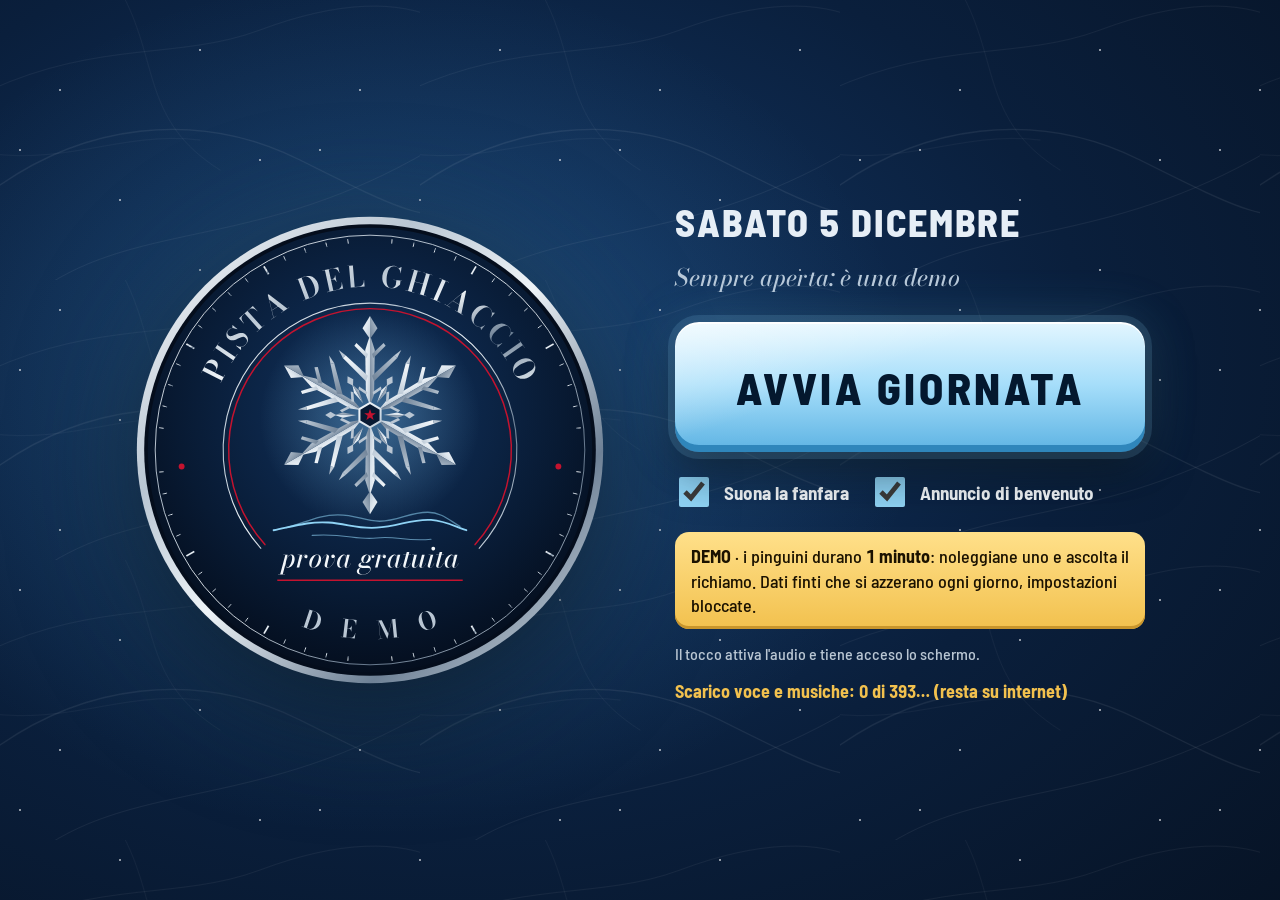
==== commit 2618ae47: "Versione 20261118-001746" ====
--- a/index.html
+++ b/index.html
@@ -62,6 +62,9 @@
   <button data-pagina="turni" class="menu-turni">
     <svg viewBox="0 0 48 48"><circle cx="24" cy="27" r="15"/><path d="M24 18v9l6 4M19 5h10M24 5v7"/></svg>
     Turni</button>
+  <button data-pagina="armadi" class="menu-armadi">
+    <svg viewBox="0 0 48 48"><rect x="10" y="5" width="28" height="38" rx="3"/><path d="M24 5v38M18 22v4M30 22v4"/></svg>
+    Armadietti</button>
   <button data-pagina="suoni">
     <svg viewBox="0 0 48 48"><path d="M8 19h8l10-8v26l-10-8H8z"/><path d="M32 17a10 10 0 0 1 0 14M37 12a17 17 0 0 1 0 24"/></svg>
     Annunci</button>
@@ -77,6 +80,7 @@
   <section id="pg-oggi" class="pagina attiva"></section>
   <section id="pg-pinguini" class="pagina"></section>
   <section id="pg-turni" class="pagina"></section>
+  <section id="pg-armadi" class="pagina"></section>
   <section id="pg-suoni" class="pagina"></section>
   <section id="pg-stats" class="pagina"></section>
   <section id="pg-imp" class="pagina"></section>
--- a/css/stile.css
+++ b/css/stile.css
@@ -1 +1 @@
-@font-face{font-family:Bodoni;src:url(../font/BodoniModa.ttf) format("truetype");font-weight:400 900;font-display:swap}@font-face{font-family:Bodoni;src:url(../font/BodoniModa-Italic.ttf) format("truetype");font-weight:400 900;font-style:italic;font-display:swap}@font-face{font-family:Barlow;src:url(../font/BarlowSemiCondensed-Medium.ttf) format("truetype");font-weight:500;font-display:swap}@font-face{font-family:Barlow;src:url(../font/BarlowSemiCondensed-Bold.ttf) format("truetype");font-weight:700;font-display:swap}@font-face{font-family:Barlow;src:url(../font/BarlowSemiCondensed-ExtraBold.ttf) format("truetype");font-weight:800;font-display:swap}:root{--notte: #081A33;--abisso: #040D1C;--lastra: #0F2748;--lastra-2: #163563;--filo: rgba(185, 198, 211, .28);--argento: #B9C6D3;--neve: #F3F7FA;--ghiaccio: #8FD3F5;--ghiaccio-scuro: #2C7FB8;--rosso: #C4132F;--rosso-chiaro: #FF5A6E;--giallo: #F2C14E;--verde: #4FD1A5;--raggio: 14px;--barra: 72px;--menu: 124px;color-scheme:dark}*{box-sizing:border-box;-webkit-tap-highlight-color:transparent}html,body{margin:0;height:100%}body{background:radial-gradient(120% 90% at 60% 0%,#10305a 0%,var(--notte) 55%,var(--abisso) 100%) fixed;color:var(--neve);font:500 18px/1.35 Barlow,system-ui,sans-serif;overflow:hidden;user-select:none;-webkit-user-select:none;touch-action:manipulation}button,input,select,textarea{font:inherit;color:inherit}button{cursor:pointer;border:0;background:none}button:focus-visible,input:focus-visible,select:focus-visible,textarea:focus-visible{outline:3px solid var(--ghiaccio);outline-offset:2px}h1,h2,h3{font-family:Bodoni,Georgia,serif;font-weight:600;margin:0;letter-spacing:.01em}h2{font-size:30px}h3{font-size:22px;color:var(--argento)}.num{font-variant-numeric:tabular-nums}[hidden]{display:none!important}.barra{position:fixed;inset:0 0 auto;height:var(--barra);display:flex;align-items:center;gap:18px;padding:0 16px 0 18px;background:#040d1cd1;border-bottom:1px solid var(--filo);backdrop-filter:blur(6px);z-index:20}.barra-icona{width:52px;height:52px;border-radius:50%}.barra-nome{display:flex;flex-direction:column;line-height:1.1;min-width:0}.barra-titolo{font-family:Bodoni,serif;font-size:25px;font-weight:600}.barra-sotto{font-family:Bodoni,serif;font-style:italic;color:var(--argento);font-size:15px}.barra-centro{margin-left:auto;display:flex;align-items:center;gap:14px}.barra-ora{font-size:34px;font-weight:800;font-variant-numeric:tabular-nums;letter-spacing:.02em}.badge{display:inline-flex;align-items:center;gap:6px;padding:5px 12px;border-radius:999px;border:1px solid var(--filo);color:var(--argento);font-weight:700;font-size:16px;white-space:nowrap}.badge.festivo{border-color:var(--rosso-chiaro);color:#ffd6dc;background:#c4132f38}.badge.vacanze{border-color:var(--rosso-chiaro);color:#fff;background:var(--rosso)}.badge.chiuso,.badge.fuori{color:var(--giallo);border-color:var(--giallo)}.badge.finto{color:#1b1200;background:var(--giallo);border-color:var(--giallo)}.stato{display:flex;gap:8px}.stato span{padding:6px 12px;border-radius:10px;font-weight:700;font-size:15px;white-space:nowrap;background:#4fd1a524;color:var(--verde);border:1px solid rgba(79,209,165,.4)}.stato span.ko{background:var(--rosso);color:#fff;border-color:var(--rosso-chiaro);animation:lampo 1s steps(2) infinite}.btn-stop{height:54px;padding:0 22px;border-radius:12px;background:var(--rosso);color:#fff;font-weight:800;font-size:22px;letter-spacing:.04em;border:2px solid #ff8a98}.btn-stop:active{transform:scale(.96)}.menu{position:fixed;top:var(--barra);bottom:0;left:0;width:var(--menu);display:flex;flex-direction:column;gap:8px;padding:12px 10px;background:#040d1c99;border-right:1px solid var(--filo);z-index:10}.menu button{flex:1;max-height:128px;display:flex;flex-direction:column;align-items:center;justify-content:center;gap:6px;border-radius:var(--raggio);color:var(--argento);font-weight:700;font-size:16px}.menu svg{width:42px;height:42px;fill:none;stroke:currentColor;stroke-width:2.6;stroke-linecap:round;stroke-linejoin:round}.menu button.attivo{background:var(--lastra-2);color:var(--neve);box-shadow:inset 4px 0 0 var(--ghiaccio)}.menu button.attivo svg{stroke:var(--ghiaccio)}main{position:fixed;top:var(--barra);left:var(--menu);right:0;bottom:0}.pagina{display:none;height:100%;overflow-y:auto;padding:18px 20px 28px;overscroll-behavior:contain}.pagina.attiva{display:block}.pannello{background:var(--lastra);border:1px solid var(--filo);border-radius:18px;padding:18px}.pannello+.pannello{margin-top:14px}.riga{display:flex;gap:12px;align-items:center;flex-wrap:wrap}.spazio{flex:1}.btn{min-height:64px;padding:0 22px;border-radius:var(--raggio);font-weight:700;font-size:20px;background:var(--lastra-2);border:1px solid var(--filo);color:var(--neve);display:inline-flex;align-items:center;justify-content:center;gap:10px}.btn:active{transform:scale(.97);filter:brightness(1.15)}.btn.primario{background:var(--ghiaccio);color:var(--abisso);border-color:transparent}.btn.pericolo{background:var(--rosso);border-color:var(--rosso-chiaro);color:#fff}.btn.piccolo{min-height:50px;font-size:17px;padding:0 16px}.btn[disabled]{opacity:.4}.etichetta{color:var(--argento);font-size:16px}.vuoto{color:var(--argento);font-style:italic}.spunta{display:inline-flex;align-items:center;gap:12px;font-size:19px;min-height:52px}.spunta input{width:30px;height:30px;accent-color:var(--ghiaccio)}.interruttore{position:relative;display:inline-flex;align-items:center;gap:14px;font-weight:700;font-size:20px;min-height:60px}.interruttore input{appearance:none;width:84px;height:46px;border-radius:999px;background:#3a4a61;position:relative;transition:background .2s}.interruttore input:after{content:"";position:absolute;top:5px;left:5px;width:36px;height:36px;border-radius:50%;background:#fff;transition:transform .2s}.interruttore input:checked{background:var(--verde)}.interruttore input:checked:after{transform:translate(38px)}input[type=text],input[type=number],input[type=time],input[type=date],input[type=datetime-local],input[type=password],select,textarea{min-height:56px;border-radius:12px;border:1px solid var(--filo);background:var(--abisso);padding:0 14px;font-size:20px;color:var(--neve);user-select:text;-webkit-user-select:text}textarea{padding:12px 14px;min-height:100px;resize:vertical;width:100%}input[type=number]{width:120px}input[type=range]{width:100%;height:44px;accent-color:var(--ghiaccio)}.avvio{position:fixed;inset:0;z-index:50;display:flex;align-items:center;justify-content:center;gap:70px;background:radial-gradient(90% 90% at 35% 40%,#143a6b 0%,var(--notte) 55%,var(--abisso) 100%)}.avvio[hidden]{display:none}.avvio-logo{width:min(470px,42vw);filter:drop-shadow(0 20px 50px rgba(0,0,0,.55))}.avvio-colonna{display:flex;flex-direction:column;gap:14px;max-width:470px}.avvio-data{font-family:Bodoni,serif;font-size:34px;margin:0}.avvio-orario{margin:0;color:var(--argento);font-size:22px}.btn-avvia{margin-top:14px;height:130px;border-radius:22px;background:var(--ghiaccio);color:var(--abisso);font-weight:800;font-size:40px;letter-spacing:.04em;box-shadow:0 0 0 6px #8fd3f52e,0 18px 40px #00000073}.btn-avvia:active{transform:scale(.97)}.avvio-opzioni{display:flex;gap:22px;flex-wrap:wrap}.avvio-nota{color:var(--argento);margin:0;font-size:16px}.velo{position:fixed;inset:0;z-index:60;background:#020710b8;display:flex;align-items:center;justify-content:center;padding:20px}.finestra{background:var(--lastra);border:1px solid var(--filo);border-radius:22px;padding:24px;width:min(760px,100%);max-height:100%;overflow-y:auto;box-shadow:0 30px 80px #0009}.finestra h2{margin-bottom:14px}.finestra .azioni{display:flex;gap:12px;justify-content:flex-end;margin-top:22px;flex-wrap:wrap}.finestra .azioni .btn{min-width:170px}#avvisi{position:fixed;bottom:22px;left:50%;transform:translate(-50%);z-index:70;display:flex;flex-direction:column;gap:10px;align-items:center}.avviso{display:flex;align-items:center;gap:18px;padding:14px 18px 14px 22px;border-radius:16px;background:var(--neve);color:var(--abisso);font-weight:700;font-size:20px;box-shadow:0 14px 40px #00000080}.avviso .btn{min-height:52px;background:var(--abisso);color:var(--neve)}.aggiorna{position:fixed;top:calc(var(--barra) + 10px);left:50%;transform:translate(-50%);z-index:65;padding:18px 30px;border-radius:16px;background:var(--giallo);color:#1b1200;font-weight:800;font-size:21px;box-shadow:0 12px 30px #00000080}.oggi{display:grid;grid-template-columns:1.25fr 1fr;gap:18px;min-height:100%}.cassa{display:flex;flex-direction:column;gap:14px}.btn-ingresso{flex:1;min-height:250px;border-radius:24px;background:var(--ghiaccio);color:var(--abisso);display:flex;flex-direction:column;align-items:center;justify-content:center;gap:4px;box-shadow:inset 0 -8px #040d1c2e}.btn-ingresso:active{transform:scale(.985);filter:brightness(1.1)}.btn-ingresso b{font-size:84px;font-weight:800;line-height:1}.btn-ingresso span{font-size:22px;font-weight:700}.rapidi{display:grid;grid-template-columns:repeat(3,1fr);gap:14px}.rapidi .btn{min-height:110px;font-size:44px;font-weight:800;border-radius:20px}.annulla-riga{display:flex;gap:14px}.annulla-riga .btn{flex:1}.contatori{display:grid;grid-template-columns:1fr 1fr;gap:12px}.contatore{background:var(--abisso);border:1px solid var(--filo);border-radius:14px;padding:12px 16px}.contatore b{display:block;font-size:38px;font-weight:800;font-variant-numeric:tabular-nums;line-height:1.1}.contatore span{color:var(--argento);font-size:16px}.totale{grid-column:span 2;display:flex;align-items:baseline;justify-content:space-between;border-color:var(--ghiaccio)}.totale b{font-size:50px;color:var(--ghiaccio)}.lato{display:flex;flex-direction:column;gap:14px}.giorno-titolo{display:flex;align-items:center;justify-content:space-between;gap:12px}.chiusura-conto{font-size:46px;font-weight:800;font-variant-numeric:tabular-nums;line-height:1.05}.meteo-box{display:flex;align-items:center;gap:16px}.meteo-icona{font-size:56px;line-height:1;white-space:nowrap}.meteo-storia{color:var(--argento);font-size:16px}.promemoria{border-color:var(--giallo);background:#f2c14e1a}.promemoria b{color:var(--giallo)}.griglia-pinguini{display:grid;grid-template-columns:repeat(auto-fill,minmax(146px,1fr));gap:10px}.pinguino{position:relative;aspect-ratio:1 / .8;border-radius:18px;background:var(--lastra);border:2px solid var(--filo);display:flex;flex-direction:column;align-items:center;justify-content:center;overflow:hidden}.pinguino:active{transform:scale(.97)}.pinguino svg.ghiera{position:absolute;width:86%;height:86%}.pinguino .n{position:relative;font-size:56px;font-weight:800;line-height:1;font-variant-numeric:tabular-nums}.pinguino .t{position:relative;font-size:22px;font-weight:700;font-variant-numeric:tabular-nums;color:var(--argento)}.pinguino.libero .t{font-size:17px}.pinguino.uso{background:var(--lastra-2);border-color:var(--ghiaccio)}.pinguino.uso .t{color:var(--ghiaccio)}.pinguino.ultimo{background:#4a3a0c;border-color:var(--giallo);animation:lampeggia .9s ease-in-out infinite}.pinguino.ultimo .t{color:var(--giallo)}.pinguino.scaduto{background:var(--rosso);border-color:#ff9aa6}.pinguino.scaduto .t{color:#fff}.pinguino .turni{position:absolute;top:8px;right:10px;font-size:15px;font-weight:800;color:var(--neve);background:#00000059;padding:2px 8px;border-radius:8px}@keyframes lampeggia{50%{background:#7a5e10}}@keyframes lampo{50%{opacity:.55}}.legenda{display:flex;gap:18px;color:var(--argento);font-size:16px;flex-wrap:wrap}.legenda i{display:inline-block;width:16px;height:16px;border-radius:4px;vertical-align:-2px;margin-right:6px}.suoni{display:grid;grid-template-columns:1fr 380px;gap:18px}.gruppo-suoni{margin-bottom:16px}.gruppo-suoni h3{margin-bottom:10px}.griglia-suoni{display:grid;grid-template-columns:repeat(auto-fill,minmax(190px,1fr));gap:10px}.suono{min-height:84px;border-radius:14px;padding:10px 14px;text-align:left;font-weight:700;font-size:19px;background:var(--lastra-2);border:1px solid var(--filo);border-left:6px solid var(--colore, var(--ghiaccio));display:flex;flex-direction:column;justify-content:center}.suono small{color:var(--argento);font-weight:500;font-size:14px;line-height:1.2;margin-top:3px;display:-webkit-box;-webkit-line-clamp:2;-webkit-box-orient:vertical;overflow:hidden}.suono:active{filter:brightness(1.3);transform:scale(.98)}.suono.suonando{box-shadow:0 0 0 3px var(--ghiaccio)}.lettore .titolo{font-size:20px;font-weight:700;min-height:28px;overflow:hidden;text-overflow:ellipsis;white-space:nowrap}.lettore .comandi{display:grid;grid-template-columns:repeat(3,1fr);gap:10px;margin:12px 0}.lettore .comandi .btn{min-height:72px;font-size:28px}.lista-musica{max-height:220px;overflow-y:auto;margin-top:10px}.lista-musica div{display:flex;align-items:center;gap:10px;padding:8px 0;border-bottom:1px solid var(--filo)}.lista-musica div span{flex:1;overflow:hidden;text-overflow:ellipsis;white-space:nowrap}.lista-musica div.ora span{color:var(--ghiaccio);font-weight:700}.in-onda{color:var(--ghiaccio);font-weight:700;min-height:26px}.filtri{display:flex;gap:10px;flex-wrap:wrap;align-items:center;margin-bottom:14px}.filtri .btn.attivo{background:var(--ghiaccio);color:var(--abisso)}.tessere{display:grid;grid-template-columns:repeat(5,1fr);gap:12px;margin-bottom:14px}.tessera{background:var(--lastra);border:1px solid var(--filo);border-radius:16px;padding:14px 16px}.tessera b{display:block;font-size:34px;font-weight:800;font-variant-numeric:tabular-nums}.tessera span{color:var(--argento);font-size:15px}.grafici{display:grid;grid-template-columns:1fr 1fr;gap:14px}.grafico{background:var(--lastra);border:1px solid var(--filo);border-radius:18px;padding:14px;height:340px;display:flex;flex-direction:column}.grafico.largo{grid-column:span 2}.grafico h3{font-size:19px;margin-bottom:8px}.grafico .tela{position:relative;flex:1;min-height:0}table.tab{width:100%;border-collapse:collapse;font-size:17px}table.tab th{text-align:left;color:var(--argento);font-weight:700;padding:8px 10px;border-bottom:1px solid var(--filo)}table.tab td{padding:10px;border-bottom:1px solid rgba(185,198,211,.12);font-variant-numeric:tabular-nums}table.tab tr.festivo td:first-child{box-shadow:inset 4px 0 0 var(--rosso)}table.tab td.dx,table.tab th.dx{text-align:right}.imp{display:grid;grid-template-columns:1fr 1fr;gap:14px;align-items:start}.campo{display:flex;align-items:center;justify-content:space-between;gap:14px;padding:10px 0;border-bottom:1px solid rgba(185,198,211,.12)}.campo:last-child{border-bottom:0}.campo>span{font-size:19px}.elenco-voce{display:flex;align-items:center;gap:10px;padding:10px 0;border-bottom:1px solid rgba(185,198,211,.12)}.elenco-voce .testo{flex:1}.elenco-voce .testo small{display:block;color:var(--argento)}.tastierino{display:grid;grid-template-columns:repeat(3,110px);gap:12px;justify-content:center;margin-top:16px}.tastierino .btn{min-height:90px;font-size:36px}.pin-puntini{text-align:center;font-size:44px;letter-spacing:16px;min-height:60px}.meteo-scelte{display:grid;grid-template-columns:repeat(3,1fr);gap:12px}.meteo-scelte button,.meteo-extra button{min-height:112px;border-radius:18px;background:var(--lastra-2);border:2px solid var(--filo);display:flex;flex-direction:column;align-items:center;justify-content:center;gap:4px;font-weight:700;font-size:20px}.meteo-scelte button i,.meteo-extra button i{font-style:normal;font-size:46px;line-height:1.1}.meteo-scelte button.sel,.meteo-extra button.sel{border-color:var(--ghiaccio);background:#1d4a80;box-shadow:0 0 0 3px #8fd3f559}.meteo-extra{display:grid;grid-template-columns:1fr 1fr;gap:12px;margin-top:12px}.meteo-extra button{min-height:84px;flex-direction:row;gap:12px}.meteo-extra button i{font-size:36px}.debug-barra{border-color:var(--giallo)}@media (max-width: 1100px){.oggi,.suoni,.imp,.grafici{grid-template-columns:1fr}.grafico.largo{grid-column:auto}.tessere{grid-template-columns:repeat(2,1fr)}.barra-sotto{display:none}}@media (prefers-reduced-motion: reduce){.pinguino.ultimo,.stato span.ko{animation:none}}:root{--alto: env(safe-area-inset-top, 0px);--basso: env(safe-area-inset-bottom, 0px)}.barra{height:calc(var(--barra) + var(--alto));padding-top:var(--alto);padding-left:calc(18px + env(safe-area-inset-left,0px));padding-right:calc(16px + env(safe-area-inset-right,0px))}.menu,main{top:calc(var(--barra) + var(--alto))}.menu{padding-bottom:calc(12px + var(--basso));left:env(safe-area-inset-left,0px)}main{left:calc(var(--menu) + env(safe-area-inset-left,0px));right:env(safe-area-inset-right,0px)}.pagina{padding-bottom:calc(28px + var(--basso));-webkit-overflow-scrolling:touch}html,body{height:100dvh;overscroll-behavior:none}body{-webkit-touch-callout:none;-webkit-text-size-adjust:100%}img,svg,button{-webkit-touch-callout:none;-webkit-user-drag:none}.file-nascosto{position:absolute;width:1px;height:1px;opacity:0;overflow:hidden;pointer-events:none}.tieni-acceso{position:fixed;width:1px;height:1px;opacity:.01;left:0;bottom:0;pointer-events:none}@media (max-width: 1200px){.barra{gap:12px}.barra-ora{font-size:30px}.stato span{padding:6px 9px;font-size:14px}}.avvio-offline{margin:0;font-size:18px;font-weight:700;color:var(--giallo);min-height:24px}.avvio-offline.ok{color:var(--verde)}:root{--alto: env(safe-area-inset-top, 0px);--basso: env(safe-area-inset-bottom, 0px);--fondo: #06101f;--sup: #0d1b31;--sup2: #12233e;--sup3: #1a2f50;--riga: #263d61;--testo: #f1f6fb;--tenue: #9fb2c6;--spento: #5f7389;--cromo: #e6eef6;--filetto: #b9c9d9;--gh1: #e9f8ff;--gh2: #9fdcf8;--gh3: #4ea9dc;--gh-ink: #04182e;--r: 16px;--r-s: 12px;--display: "Barlow", "Arial Narrow", sans-serif;--brina: repeating-linear-gradient(28deg, rgba(255,255,255,.035) 0 1px, transparent 1px 5px), repeating-linear-gradient(-62deg, rgba(255,255,255,.028) 0 1px, transparent 1px 7px);--pattini: url("data:image/svg+xml,%3Csvg xmlns='http://www.w3.org/2000/svg' width='420' height='280'%3E%3Cg fill='none' stroke='%23ffffff' stroke-linecap='round'%3E%3Cpath d='M-20 200C80 120 200 110 300 160S440 230 460 200' stroke-opacity='.07' stroke-width='1.3'/%3E%3Cpath d='M-10 90C100 40 180 60 260 30S400 0 440 20' stroke-opacity='.05'/%3E%3Cpath d='M40 290C140 220 260 250 430 150' stroke-opacity='.06'/%3E%3Cpath d='M120 -10C160 60 140 120 220 170' stroke-opacity='.04'/%3E%3Cpath d='M-30 150C60 170 120 130 200 140' stroke-opacity='.05' stroke-width='.8'/%3E%3C/g%3E%3C/svg%3E")}body{background:var(--pattini),radial-gradient(110% 80% at 65% -10%,#143865 0%,#0a1f3c 40%,var(--fondo) 75%) fixed;background-size:420px 280px,auto;-webkit-font-smoothing:antialiased;font-variant-numeric:tabular-nums}h2{font-family:var(--display);font-weight:800;text-transform:uppercase;letter-spacing:.04em;font-size:30px;line-height:1;color:var(--testo)}h3{font-family:var(--display);font-weight:800;text-transform:uppercase;letter-spacing:.05em;font-size:21px;line-height:1.05;color:var(--cromo)}.barra{background:var(--brina),var(--pattini),linear-gradient(180deg,#16325a,#0b1d38);background-size:auto,420px 280px,auto;border-bottom:0;box-shadow:inset 0 -1px #04101f,inset 0 -6px #0c1a30,0 10px 26px #00000080;backdrop-filter:none}.barra:before{content:"";position:absolute;left:7px;right:7px;bottom:9px;top:calc(var(--alto) + 7px);border:1px solid var(--filetto);border-radius:10px;opacity:.45;pointer-events:none}.barra .ang{position:absolute;width:14px;height:14px;z-index:1;background:radial-gradient(circle at 35% 30%,#fff 0 8%,#d6dde4 32%,#6d7680)}.ang.a1{top:var(--alto);left:0;border-radius:0 0 7px}.ang.a2{top:var(--alto);right:0;border-radius:0 0 0 7px}.ang.a3{bottom:0;left:0;border-radius:0 7px 0 0}.ang.a4{bottom:0;right:0;border-radius:7px 0 0}.barra-icona{width:54px;height:54px;filter:drop-shadow(0 3px 8px rgba(0,0,0,.7))}.barra-titolo{font-family:var(--display);font-weight:800;text-transform:uppercase;letter-spacing:.06em;font-size:26px;color:var(--cromo);line-height:1}.barra-sotto{font-size:16px;margin-top:3px;color:var(--filetto)}.barra-ora{display:inline-flex;align-items:center;gap:10px;padding:4px 16px 4px 14px;border-radius:99px;background:#050c17;box-shadow:inset 0 0 0 1px #2d4466,inset 0 2px 6px #000c;font-family:var(--display);font-size:32px;color:#fff}.barra-ora:before{content:"";width:10px;height:10px;border-radius:50%;background:#5fd1ff;box-shadow:0 0 10px 2px #5fd1ffcc;animation:respiro 2.4s ease-in-out infinite}@keyframes respiro{50%{opacity:.45}}.badge{font-family:var(--display);text-transform:uppercase;letter-spacing:.05em;font-size:15px;padding:6px 13px;background:#00000040}.stato span{font-family:var(--display);text-transform:uppercase;letter-spacing:.05em;background:#0000004d;box-shadow:inset 0 0 0 1px #4fd1a573;border:0;display:inline-flex;align-items:center;gap:7px}.stato span:before{content:"";width:8px;height:8px;border-radius:50%;background:var(--verde);box-shadow:0 0 8px 1px #4fd1a5cc}.stato span.ko{background:var(--rosso);box-shadow:inset 0 0 0 1px #ff8a98}.stato span.ko:before{background:#fff;box-shadow:0 0 8px 2px #fff}.btn-stop{font-family:var(--display);letter-spacing:.08em;border:0;background:linear-gradient(180deg,#ea3a4d,#b5132b);box-shadow:inset 0 1px #ffffff4d,inset 0 -4px #7d0c1d,0 6px 16px #c4132f59}.menu{background:linear-gradient(180deg,#050c18d9,#050c18a6);border-right:0;box-shadow:inset -1px 0 #1a2c48;gap:10px}.menu button{position:relative;font-family:var(--display);text-transform:uppercase;letter-spacing:.06em;font-size:15px;background:var(--sup);color:var(--tenue);box-shadow:inset 0 1px #ffffff0d,inset 0 -3px #040b16,0 2px 6px #0000004d}.menu button:before{content:"";position:absolute;top:10px;right:10px;width:8px;height:8px;border-radius:50%;background:#22344f;box-shadow:inset 0 1px 1px #0009}.menu svg{stroke-width:2.3}.menu button.attivo{background:linear-gradient(180deg,#1d3a63,#12284a);color:#fff;box-shadow:inset 0 0 0 1px #35557f,inset 0 -3px 0 var(--rosso),0 4px 12px #0006}.menu button.attivo:before{background:#5fd1ff;box-shadow:0 0 10px 2px #5fd1ffcc}.menu button.attivo svg{stroke:var(--gh2);filter:drop-shadow(0 0 6px rgba(143,211,245,.45))}.pannello,.tessera,.grafico{background:linear-gradient(180deg,var(--sup2),var(--sup));border:0;border-radius:var(--r);box-shadow:inset 0 0 0 1px var(--riga),inset 0 1px #ffffff0a,0 8px 22px #0000004d}.pannello>h3:first-child,.grafico>h3:first-child{margin-bottom:10px!important}.finestra{background:var(--brina),linear-gradient(180deg,#14294a,#0c1b33);border:0;box-shadow:inset 0 0 0 1px #35557f,inset 0 3px 0 var(--filetto),0 30px 80px #000000b3}.velo{background:#020710c7;backdrop-filter:blur(3px);-webkit-backdrop-filter:blur(3px)}.promemoria{background:linear-gradient(180deg,#f2c14e24,#f2c14e0f);box-shadow:inset 0 0 0 1px #f2c14e8c,inset 4px 0 0 var(--giallo)}.btn{font-family:var(--display);text-transform:uppercase;letter-spacing:.05em;font-weight:800;border:0;color:var(--testo);background:linear-gradient(180deg,#213b62,#182d4d);box-shadow:inset 0 1px #ffffff14,inset 0 0 0 1px #2d4a74,inset 0 -3px #0a1729,0 3px 8px #00000059;transition:transform .08s,filter .15s}.btn:active{transform:translateY(2px);filter:brightness(1.15)}.btn.primario{color:var(--gh-ink);background:linear-gradient(180deg,var(--gh1) 0%,var(--gh2) 45%,var(--gh3) 100%);box-shadow:inset 0 1px #fffc,inset 0 -3px #2a7fb3,0 5px 18px #5fbef04d}.btn.pericolo{background:linear-gradient(180deg,#e8394c,#ad1328);box-shadow:inset 0 1px #ffffff40,inset 0 -3px #6d0a18,0 4px 14px #c4132f4d}.btn.piccolo{font-size:16px}.filtri .btn.attivo{color:#fff;background:linear-gradient(180deg,#1d3a63,#12284a);box-shadow:inset 0 0 0 1px #4a6c99,inset 0 -3px 0 var(--rosso)}.btn-ingresso{position:relative;overflow:hidden;color:var(--gh-ink);background:var(--pattini),linear-gradient(160deg,#ffffff8c,#fff0 38%),linear-gradient(180deg,#e3f6ff,#a6defa 48%,#5db3e3);background-size:420px 280px,auto,auto;box-shadow:inset 0 2px #ffffffe6,inset 0 0 0 1px #ffffff59,inset 0 -8px #2f86bb,0 14px 34px #3caae647}.btn-ingresso:after{content:"";position:absolute;top:-40%;bottom:-40%;width:26%;left:-40%;background:linear-gradient(90deg,transparent,rgba(255,255,255,.55),transparent);transform:rotate(18deg);animation:riflesso 7s ease-in-out infinite}@keyframes riflesso{0%,70%{left:-40%}to{left:130%}}.btn-ingresso b{font-family:var(--display);font-size:104px;letter-spacing:.01em;text-shadow:0 2px 0 rgba(255,255,255,.5)}.btn-ingresso span{font-family:var(--display);text-transform:uppercase;letter-spacing:.08em;font-weight:800;font-size:23px}.btn-ingresso:active{transform:translateY(3px)}.rapidi .btn{font-size:48px;letter-spacing:.02em;background:linear-gradient(180deg,#1f3a62,#152a49);box-shadow:inset 0 1px #ffffff14,inset 0 0 0 1px #2d4a74,inset 0 -4px 0 var(--gh3),0 4px 10px #00000059}.annulla-riga .btn{color:var(--tenue);box-shadow:inset 0 1px #ffffff0f,inset 0 0 0 1px #2d4a74,inset 0 -3px #4a5d78}.contatori{gap:0;border-radius:var(--r);overflow:hidden;background:#071223;box-shadow:inset 0 0 0 1px var(--riga)}.contatore{background:none;border:0;border-radius:0;padding:12px 16px 11px;text-align:center}.contatore+.contatore:not(.totale){box-shadow:inset 1px 0 0 var(--riga)}.contatore b{font-family:var(--display);font-size:44px;line-height:1;letter-spacing:.02em}.contatore span{font-size:15px;font-weight:700}.totale{text-align:left;align-items:center;padding:14px 18px;background:var(--brina),linear-gradient(180deg,#13284a,#0c1b33);box-shadow:inset 0 1px 0 var(--riga),inset 0 3px 0 var(--filetto)}.totale span{font-family:var(--display);text-transform:uppercase;letter-spacing:.07em;font-size:18px;color:var(--cromo)}.totale b{font-size:58px;color:var(--gh2);text-shadow:0 0 22px rgba(143,211,245,.35)}.giorno-titolo h2{font-size:28px}.chiusura-conto{font-family:var(--display);font-size:64px;letter-spacing:.02em;color:#fff}.meteo-box .btn{white-space:nowrap}.pinguino{border:0;border-radius:18px;background:linear-gradient(180deg,#132848,#0c1b33);box-shadow:inset 0 0 0 1px var(--riga),inset 0 1px #ffffff0d,inset 0 -4px #081325,0 4px 12px #0000004d}.pinguino .n{font-family:var(--display);font-size:62px;letter-spacing:.01em}.pinguino .t{font-family:var(--display);letter-spacing:.04em}.pinguino.libero .t{text-transform:uppercase;color:var(--spento)}.pinguino.libero .n{color:#c9d6e3}.pinguino.uso{border:0;background:var(--pattini),linear-gradient(180deg,#1c4373,#11294b);background-size:420px 280px,auto;box-shadow:inset 0 0 0 2px var(--gh3),inset 0 -4px 0 var(--gh2),0 0 20px #5fbef038}.pinguino.ultimo{border:0;background:linear-gradient(180deg,#5a4610,#3b2d08);box-shadow:inset 0 0 0 2px var(--giallo),inset 0 -4px 0 var(--giallo),0 0 22px #f2c14e4d}.pinguino.scaduto{border:0;background:repeating-linear-gradient(135deg,#d01a35 0 16px,#a8102a 16px 32px);box-shadow:inset 0 0 0 2px #ff9aa6,inset 0 -4px #ffd0d6,0 0 26px #d01a3573}.pinguino .turni{font-family:var(--display);letter-spacing:.04em;background:#00000073;box-shadow:inset 0 0 0 1px #fff3}.legenda{font-family:var(--display);text-transform:uppercase;letter-spacing:.05em;font-size:14px}.suono{border:0;border-radius:14px;font-family:var(--display);letter-spacing:.02em;background:linear-gradient(180deg,#1c3559,#142a48);box-shadow:inset 0 1px #ffffff12,inset 0 0 0 1px #2a4670,inset 0 -4px 0 var(--colore, var(--gh3)),0 3px 8px #0000004d}.suono small{font-family:Barlow,sans-serif;letter-spacing:0}.suono.suonando{box-shadow:inset 0 0 0 2px var(--gh2),inset 0 -4px 0 var(--colore, var(--gh3)),0 0 18px #8fd3f566}.gruppo-suoni h3{display:flex;align-items:center;gap:10px}.gruppo-suoni h3:after{content:"";flex:1;height:1px;background:linear-gradient(90deg,var(--riga),transparent)}.lettore .titolo{font-family:var(--display);letter-spacing:.03em}.in-onda{font-family:var(--display);text-transform:uppercase;letter-spacing:.05em;color:var(--gh2)}.tessera{text-align:center;padding:14px 10px 12px}.tessera b{font-family:var(--display);font-size:40px;line-height:1.05;letter-spacing:.02em}.tessera span{font-weight:700;font-size:14px}.tessere .tessera:first-child{box-shadow:inset 0 0 0 1px var(--riga),inset 0 3px 0 var(--filetto),0 8px 22px #0000004d}.tessere .tessera:first-child b{color:var(--gh2)}table.tab th{font-family:var(--display);text-transform:uppercase;letter-spacing:.05em;font-size:15px}.campo{border-bottom:1px solid #1d3253}.campo>span{font-size:18px;font-weight:600}input[type=text],input[type=number],input[type=time],input[type=date],input[type=datetime-local],input[type=password],select,textarea{background:#050d19;border:1px solid var(--riga);font-weight:700;box-shadow:inset 0 2px 5px #00000080}input:focus,select:focus,textarea:focus{outline:none;border-color:var(--gh2);box-shadow:0 0 0 3px #8fd3f533,inset 0 2px 5px #00000080}.interruttore input{background:#26364d;box-shadow:inset 0 2px 5px #0009}.interruttore input:after{background:linear-gradient(180deg,#fff,#cfd8e2);box-shadow:0 2px 5px #00000080}.interruttore input:checked{background:linear-gradient(180deg,#3fbf92,#2a9670)}.meteo-scelte button,.meteo-extra button{border:0;font-family:var(--display);text-transform:uppercase;letter-spacing:.05em;background:linear-gradient(180deg,#1c3559,#142a48);box-shadow:inset 0 1px #ffffff12,inset 0 0 0 1px #2a4670,inset 0 -4px #0a1729,0 3px 8px #0000004d}.meteo-scelte button.sel,.meteo-extra button.sel{border:0;background:linear-gradient(180deg,#2a5a90,#1b3f6c);box-shadow:inset 0 0 0 2px var(--gh2),inset 0 -4px 0 var(--rosso),0 0 18px #8fd3f559}.avviso{background:linear-gradient(180deg,#fff,#e2edf6);color:var(--gh-ink);box-shadow:inset 0 -3px 0 var(--gh3),0 16px 40px #0000008c;font-family:var(--display);letter-spacing:.02em;font-size:21px}.aggiorna{font-family:var(--display);text-transform:uppercase;letter-spacing:.05em;box-shadow:inset 0 -3px #a07a1c,0 12px 30px #00000080}.avvio{background:var(--pattini),radial-gradient(70% 80% at 30% 45%,rgba(95,190,240,.18) 0%,transparent 60%),radial-gradient(100% 100% at 35% 40%,#143a6b 0%,#0a1f3c 50%,var(--fondo) 100%);background-size:420px 280px,auto,auto;overflow:hidden}.avvio-neve{position:absolute;inset:-100px 0 0;pointer-events:none;opacity:.55;background-image:radial-gradient(2px 2px at 20px 30px,#fff 50%,transparent 51%),radial-gradient(1.5px 1.5px at 120px 80px,#fff 50%,transparent 51%),radial-gradient(2.5px 2.5px at 200px 150px,#fff 50%,transparent 51%),radial-gradient(1.5px 1.5px at 60px 190px,#fff 50%,transparent 51%),radial-gradient(2px 2px at 260px 40px,#fff 50%,transparent 51%);background-size:300px 220px;animation:nevica 16s linear infinite}@keyframes nevica{to{transform:translateY(220px)}}.avvio-logo,.avvio-colonna{position:relative}.avvio-logo{filter:drop-shadow(0 24px 60px rgba(0,0,0,.6)) drop-shadow(0 0 40px rgba(95,190,240,.15))}.avvio-data{font-family:var(--display);font-weight:800;text-transform:uppercase;letter-spacing:.05em;font-size:38px;color:var(--cromo)}.avvio-orario{font-family:Bodoni,serif;font-style:italic;font-size:24px;color:var(--filetto)}.btn-avvia{position:relative;overflow:hidden;border-radius:24px;color:var(--gh-ink);font-family:var(--display);font-size:44px;letter-spacing:.08em;background:linear-gradient(160deg,#ffffff8c,#fff0 40%),linear-gradient(180deg,#e3f6ff,#a6defa 48%,#5db3e3);box-shadow:inset 0 2px #ffffffe6,inset 0 -7px #2f86bb,0 0 0 7px #8fd3f524,0 20px 46px #00000080,0 0 50px #5fbef040}.btn-avvia:after{content:"";position:absolute;top:-40%;bottom:-40%;width:22%;left:-40%;background:linear-gradient(90deg,transparent,rgba(255,255,255,.6),transparent);transform:rotate(18deg);animation:riflesso 5s ease-in-out infinite}.btn-avvia:active{transform:translateY(3px)}.avvio-opzioni .spunta{font-weight:700}@media (prefers-reduced-motion: reduce){.avvio-neve,.btn-ingresso:after,.btn-avvia:after,.barra-ora:before{animation:none}}@media (max-width: 1200px){.barra-titolo{font-size:22px}.barra-ora{font-size:28px;padding:3px 13px 3px 11px}}.yt-box{position:fixed;right:calc(14px + env(safe-area-inset-right,0px));bottom:calc(14px + var(--basso));z-index:30;padding:8px 8px 6px;border-radius:16px;background:linear-gradient(180deg,#14294a,#0b1a31);box-shadow:inset 0 0 0 1px #35557f,inset 0 3px 0 var(--filetto),0 14px 34px #0009}.yt-box iframe{display:block;width:356px;height:200px;border:0;border-radius:10px;background:#000}.yt-titolo{display:block;max-width:356px;margin-top:5px;font-family:var(--display);letter-spacing:.03em;font-size:15px;color:var(--gh2);white-space:nowrap;overflow:hidden;text-overflow:ellipsis}.yt-titolo:empty{display:none}body.yt-attivo .pagina{padding-bottom:calc(260px + var(--basso))}.yt-intestazione{display:flex;align-items:center;gap:10px}.yt-logo{display:inline-grid;place-items:center;width:34px;height:24px;border-radius:7px;background:linear-gradient(180deg,#ff3b3b,#c4161c);color:#fff;font-size:13px}.yt-avviso{margin:8px 0;padding:10px 12px;border-radius:12px;background:#f2c14e24;box-shadow:inset 0 0 0 1px var(--giallo);color:var(--giallo);font-weight:700}.avvio-licenza{display:flex;flex-direction:column;gap:10px}.avvio-licenza:empty{display:none}.avvio-licenza b{font-family:var(--display);font-size:24px;letter-spacing:.02em}.avvio-licenza.avviso b{color:var(--giallo)}.avvio-licenza.scaduta{padding:18px;border-radius:18px;background:#c4132f29;box-shadow:inset 0 0 0 1px var(--rosso-chiaro)}.avvio-licenza.scaduta b{color:#ffd6dc}.avvio-licenza input{min-height:56px;width:100%}.pannello.licenza.avviso{box-shadow:inset 0 0 0 1px var(--giallo),inset 0 3px 0 var(--giallo)}.pannello.licenza.scaduta{box-shadow:inset 0 0 0 1px var(--rosso-chiaro),inset 0 3px 0 var(--rosso)}body.sola-lettura .menu button[data-pagina=oggi],body.sola-lettura .menu button[data-pagina=pinguini],body.sola-lettura .menu button[data-pagina=suoni]{display:none}.riattiva{position:fixed;inset:0;z-index:90;display:flex;flex-direction:column;align-items:center;justify-content:center;gap:14px;background:radial-gradient(70% 70% at 50% 50%,#d01a35eb,#780818f2);color:#fff;border:0;font-family:var(--display);text-transform:uppercase;letter-spacing:.06em;cursor:pointer}.riattiva b{font-size:84px;line-height:1;animation:respiro 1.4s ease-in-out infinite}.riattiva span{font-size:32px}.codice-tablet{font-family:var(--display);font-size:20px;letter-spacing:.03em;color:var(--tenue)}.codice-tablet b{color:#fff;font-size:26px;letter-spacing:.12em;user-select:all;-webkit-user-select:all}.avvio-licenza a.btn{text-decoration:none}.avvio-demo{margin:0;padding:12px 16px;border-radius:14px;font-size:18px;color:#1b1200;background:linear-gradient(180deg,#ffe08a,#f2c14e);box-shadow:inset 0 -3px #c8952c}.btn-guida{height:54px;padding:0 18px;border-radius:12px;border:0;color:#1b1200;font-family:var(--display);font-weight:800;font-size:20px;letter-spacing:.06em;background:linear-gradient(180deg,#ffe08a,#f2c14e 50%,#c8952c);box-shadow:inset 0 1px #fff9,inset 0 -3px #8a6414}.guida dl{margin:0;display:grid;grid-template-columns:210px 1fr;gap:10px 18px}.guida dt{font-family:var(--display);font-weight:800;text-transform:uppercase;letter-spacing:.04em;color:var(--gh2);font-size:19px}.guida dd{margin:0;font-size:19px;line-height:1.35}.guida-prova{margin:16px 0 0;padding:14px 16px;border-radius:14px;font-size:19px;background:#f2c14e24;box-shadow:inset 0 0 0 1px var(--giallo)}.guida-passi{margin:0;padding-left:26px;font-size:21px;line-height:1.5}@media (max-width: 760px){.guida dl{grid-template-columns:1fr}}.gira-telefono{display:none}@media (orientation: portrait) and (max-width: 700px){.gira-telefono{position:fixed;inset:0;z-index:200;display:flex;flex-direction:column;align-items:center;justify-content:center;gap:16px;padding:30px;text-align:center;color:#fff;background:radial-gradient(90% 70% at 50% 40%,#163a68,#06101f)}.gira-telefono b{font-family:var(--display);font-size:34px;text-transform:uppercase;letter-spacing:.05em;line-height:1.1}.gira-telefono span{color:var(--argento);font-size:19px}.gira-icona{font-size:90px;animation:gira 2.4s ease-in-out infinite}}@keyframes gira{0%,30%{transform:rotate(0)}55%,85%{transform:rotate(-90deg)}to{transform:rotate(0)}}@media (max-height: 500px){.menu{overflow-y:auto;gap:6px;padding:8px 6px}.menu button{flex:none;min-height:74px}}.demo-avviso{display:flex;flex-direction:column;gap:6px;margin-bottom:14px;box-shadow:inset 0 0 0 2px var(--giallo),0 8px 22px #0000004d!important;background:linear-gradient(180deg,#f2c14e2e,#f2c14e0f)!important}.demo-avviso b{font-family:var(--display);font-size:24px;text-transform:uppercase;letter-spacing:.04em;color:var(--giallo)}.demo-avviso span{font-size:18px}.demo-bloccata .pannello:not(.licenza):not(.demo-avviso){position:relative}.demo-bloccata .pannello:not(.licenza):not(.demo-avviso):after{content:"\1f512  Modificabile nella versione definitiva";position:absolute;inset:0;z-index:2;border-radius:inherit;display:flex;align-items:flex-end;justify-content:center;padding:12px 16px;font-family:var(--display);font-weight:800;font-size:16px;letter-spacing:.04em;text-transform:uppercase;color:var(--giallo);background:#06101f73;cursor:not-allowed}.demo-bloccata .pannello.licenza input,.demo-bloccata .pannello.licenza .btn,.demo-bloccata .pannello.licenza .codice-tablet{display:none}.menu-turni{display:none!important}body.con-turni .menu-turni{display:flex!important}body.con-turni .menu button{max-height:104px}.turni{display:grid;grid-template-columns:430px 1fr;gap:18px;min-height:100%}.turni-cassa{display:flex;flex-direction:column;gap:12px}.turni-durate{display:grid;grid-template-columns:repeat(3,1fr);gap:10px}.turni-durata{min-height:92px;border-radius:16px;display:flex;flex-direction:column;align-items:center;justify-content:center;gap:2px;font-family:var(--display);color:#fff;background:linear-gradient(180deg,#1f3a62,#152a49);box-shadow:inset 0 1px #ffffff14,inset 0 0 0 1px #2d4a74,inset 0 -4px #0a1729}.turni-durata b{font-size:28px;font-weight:800;letter-spacing:.02em}.turni-durata span{font-size:19px;color:var(--argento);font-weight:700}.turni-durata.sel{background:linear-gradient(180deg,#2a5a90,#1b3f6c);box-shadow:inset 0 0 0 2px var(--gh2),inset 0 -4px 0 var(--rosso),0 0 18px #8fd3f559}.turni-durata.sel span{color:var(--gh1)}.turni-display{height:96px;border-radius:16px;display:flex;align-items:center;justify-content:center;font-family:var(--display);font-weight:800;font-size:76px;letter-spacing:.06em;color:#fff;background:#050d19;box-shadow:inset 0 0 0 1px var(--riga),inset 0 3px 8px #0009}.turni-display.vuoto{color:var(--spento)}.turni-tastierino{display:grid;grid-template-columns:repeat(3,1fr);gap:10px}.turni-tasto{min-height:72px;font-size:36px}.turni-avvia{min-height:110px;border-radius:22px;display:flex;flex-direction:column;align-items:center;justify-content:center;color:var(--gh-ink);font-family:var(--display);background:linear-gradient(160deg,#ffffff8c,#fff0 40%),linear-gradient(180deg,#e3f6ff,#a6defa 48%,#5db3e3);box-shadow:inset 0 2px #ffffffe6,inset 0 -7px #2f86bb,0 14px 34px #3caae647}.turni-avvia b{font-size:46px;font-weight:800;letter-spacing:.08em;line-height:1}.turni-avvia span{font-size:21px;font-weight:800;letter-spacing:.05em;text-transform:uppercase}.turni-avvia:active{transform:translateY(3px)}.turni-conta{font-family:var(--display);font-weight:800;font-size:22px;color:var(--gh2)}.turni-lista{display:grid;grid-template-columns:repeat(auto-fill,minmax(150px,1fr));gap:10px;align-content:start}.turno-card{border-radius:16px;padding:10px 8px 9px;display:flex;flex-direction:column;align-items:center;gap:2px;color:#fff;font-family:var(--display);background:linear-gradient(180deg,#1c4373,#11294b);box-shadow:inset 0 0 0 2px var(--gh3),inset 0 -4px 0 var(--gh2)}.turno-card b{font-size:50px;font-weight:800;line-height:1}.turno-card .t{font-size:24px;font-weight:800;color:var(--gh2);font-variant-numeric:tabular-nums}.turno-card small{font-family:Barlow,sans-serif;font-size:13px;color:var(--argento);text-align:center}.turno-card.ultimo{background:linear-gradient(180deg,#5a4610,#3b2d08);box-shadow:inset 0 0 0 2px var(--giallo),inset 0 -4px 0 var(--giallo)}.turno-card.ultimo .t{color:var(--giallo)}.turno-card.scaduto{background:repeating-linear-gradient(135deg,#d01a35 0 16px,#a8102a 16px 32px);box-shadow:inset 0 0 0 2px #ff9aa6,inset 0 -4px #ffd0d6}.turno-card.scaduto .t,.turno-card.scaduto small{color:#fff}@media (max-width: 1100px){.turni{grid-template-columns:1fr}}.conta-oggi{display:grid;grid-template-columns:1fr 1fr 1.3fr;border-radius:var(--r);overflow:hidden;background:#071223;box-shadow:inset 0 0 0 1px var(--riga)}.conta-oggi>div{padding:10px 12px;text-align:center}.conta-oggi>div+div{box-shadow:inset 1px 0 0 var(--riga)}.conta-oggi b{display:block;font-family:var(--display);font-weight:800;font-size:34px;line-height:1}.conta-oggi span{font-size:14px;color:var(--tenue);font-weight:700}.incasso-nascosto{display:flex;align-items:center;justify-content:center;gap:10px;padding:8px 12px;color:var(--tenue);box-shadow:inset 1px 0 0 var(--riga);font-family:var(--display)}.incasso-nascosto span{font-size:14px;text-transform:uppercase;letter-spacing:.05em}.incasso-nascosto b{font-size:22px;color:var(--spento);letter-spacing:.1em}.incasso-nascosto i{font-style:normal;font-size:20px;opacity:.7}.incasso-nascosto.visibile b{color:var(--gh2);letter-spacing:.02em}.btn-chiudi-giornata{min-height:54px;font-size:18px;color:var(--tenue);box-shadow:inset 0 1px #ffffff0f,inset 0 0 0 1px #2d4a74,inset 0 -3px #4a5d78}.btn-vai-turni{min-height:64px;font-size:22px;box-shadow:inset 0 1px #ffffff14,inset 0 0 0 1px #2d4a74,inset 0 -4px 0 var(--giallo)}.pista-adesso h2{font-size:26px}.pista-tessere{display:grid;grid-template-columns:repeat(auto-fit,minmax(140px,1fr));gap:10px;margin:12px 0}.pista-tessera{padding:12px 10px;border-radius:14px;text-align:center;color:#fff;font-family:var(--display);background:linear-gradient(180deg,#1c3559,#142a48);box-shadow:inset 0 0 0 1px #2a4670,inset 0 -4px 0 var(--gh3)}.pista-tessera b{display:block;font-size:48px;font-weight:800;line-height:1}.pista-tessera span{font-size:15px;color:var(--argento);text-transform:uppercase;letter-spacing:.04em}.pista-tessera em{display:block;margin-top:4px;font-style:normal;font-weight:800;color:#fff;background:var(--rosso);border-radius:8px;padding:2px 8px}.pista-tessera.allarme{box-shadow:inset 0 0 0 2px var(--rosso-chiaro),inset 0 -4px 0 var(--rosso)}.chiusura-riga{align-items:flex-end}.chiusura-riga .chiusura-conto{font-size:48px}.prossimo-annuncio{margin-top:12px;padding-top:10px;border-top:1px solid #1d3253}.prossimo-annuncio b{display:block;font-size:20px}.meteo-piccolo .meteo-icona{font-size:40px}.fine-stagione{margin:4px 4px 0}.chiusura-riga2{display:flex;justify-content:space-between;padding:8px 0;border-bottom:1px solid #1d3253;font-size:21px}.chiusura-totale{display:flex;justify-content:space-between;align-items:baseline;margin:10px 0 6px;font-family:var(--display)}.chiusura-totale span{font-size:20px;text-transform:uppercase;letter-spacing:.05em;color:var(--cromo)}.chiusura-totale b{font-size:46px;color:var(--gh2)}.chiusura-diff{font-family:var(--display);font-size:26px}.chiusura-diff.ok{color:var(--verde)}.chiusura-diff.piu{color:var(--giallo)}.chiusura-diff.meno{color:var(--rosso-chiaro)}table.tab td.piu{color:var(--giallo)}table.tab td.meno{color:var(--rosso-chiaro)}
+@font-face{font-family:Bodoni;src:url(../font/BodoniModa.ttf) format("truetype");font-weight:400 900;font-display:swap}@font-face{font-family:Bodoni;src:url(../font/BodoniModa-Italic.ttf) format("truetype");font-weight:400 900;font-style:italic;font-display:swap}@font-face{font-family:Barlow;src:url(../font/BarlowSemiCondensed-Medium.ttf) format("truetype");font-weight:500;font-display:swap}@font-face{font-family:Barlow;src:url(../font/BarlowSemiCondensed-Bold.ttf) format("truetype");font-weight:700;font-display:swap}@font-face{font-family:Barlow;src:url(../font/BarlowSemiCondensed-ExtraBold.ttf) format("truetype");font-weight:800;font-display:swap}:root{--notte: #081A33;--abisso: #040D1C;--lastra: #0F2748;--lastra-2: #163563;--filo: rgba(185, 198, 211, .28);--argento: #B9C6D3;--neve: #F3F7FA;--ghiaccio: #8FD3F5;--ghiaccio-scuro: #2C7FB8;--rosso: #C4132F;--rosso-chiaro: #FF5A6E;--giallo: #F2C14E;--verde: #4FD1A5;--raggio: 14px;--barra: 72px;--menu: 124px;color-scheme:dark}*{box-sizing:border-box;-webkit-tap-highlight-color:transparent}html,body{margin:0;height:100%}body{background:radial-gradient(120% 90% at 60% 0%,#10305a 0%,var(--notte) 55%,var(--abisso) 100%) fixed;color:var(--neve);font:500 18px/1.35 Barlow,system-ui,sans-serif;overflow:hidden;user-select:none;-webkit-user-select:none;touch-action:manipulation}button,input,select,textarea{font:inherit;color:inherit}button{cursor:pointer;border:0;background:none}button:focus-visible,input:focus-visible,select:focus-visible,textarea:focus-visible{outline:3px solid var(--ghiaccio);outline-offset:2px}h1,h2,h3{font-family:Bodoni,Georgia,serif;font-weight:600;margin:0;letter-spacing:.01em}h2{font-size:30px}h3{font-size:22px;color:var(--argento)}.num{font-variant-numeric:tabular-nums}[hidden]{display:none!important}.barra{position:fixed;inset:0 0 auto;height:var(--barra);display:flex;align-items:center;gap:18px;padding:0 16px 0 18px;background:#040d1cd1;border-bottom:1px solid var(--filo);backdrop-filter:blur(6px);z-index:20}.barra-icona{width:52px;height:52px;border-radius:50%}.barra-nome{display:flex;flex-direction:column;line-height:1.1;min-width:0}.barra-titolo{font-family:Bodoni,serif;font-size:25px;font-weight:600}.barra-sotto{font-family:Bodoni,serif;font-style:italic;color:var(--argento);font-size:15px}.barra-centro{margin-left:auto;display:flex;align-items:center;gap:14px}.barra-ora{font-size:34px;font-weight:800;font-variant-numeric:tabular-nums;letter-spacing:.02em}.badge{display:inline-flex;align-items:center;gap:6px;padding:5px 12px;border-radius:999px;border:1px solid var(--filo);color:var(--argento);font-weight:700;font-size:16px;white-space:nowrap}.badge.festivo{border-color:var(--rosso-chiaro);color:#ffd6dc;background:#c4132f38}.badge.vacanze{border-color:var(--rosso-chiaro);color:#fff;background:var(--rosso)}.badge.chiuso,.badge.fuori{color:var(--giallo);border-color:var(--giallo)}.badge.finto{color:#1b1200;background:var(--giallo);border-color:var(--giallo)}.stato{display:flex;gap:8px}.stato span{padding:6px 12px;border-radius:10px;font-weight:700;font-size:15px;white-space:nowrap;background:#4fd1a524;color:var(--verde);border:1px solid rgba(79,209,165,.4)}.stato span.ko{background:var(--rosso);color:#fff;border-color:var(--rosso-chiaro);animation:lampo 1s steps(2) infinite}.btn-stop{height:54px;padding:0 22px;border-radius:12px;background:var(--rosso);color:#fff;font-weight:800;font-size:22px;letter-spacing:.04em;border:2px solid #ff8a98}.btn-stop:active{transform:scale(.96)}.menu{position:fixed;top:var(--barra);bottom:0;left:0;width:var(--menu);display:flex;flex-direction:column;gap:8px;padding:12px 10px;background:#040d1c99;border-right:1px solid var(--filo);z-index:10}.menu button{flex:1;max-height:128px;display:flex;flex-direction:column;align-items:center;justify-content:center;gap:6px;border-radius:var(--raggio);color:var(--argento);font-weight:700;font-size:16px}.menu svg{width:42px;height:42px;fill:none;stroke:currentColor;stroke-width:2.6;stroke-linecap:round;stroke-linejoin:round}.menu button.attivo{background:var(--lastra-2);color:var(--neve);box-shadow:inset 4px 0 0 var(--ghiaccio)}.menu button.attivo svg{stroke:var(--ghiaccio)}main{position:fixed;top:var(--barra);left:var(--menu);right:0;bottom:0}.pagina{display:none;height:100%;overflow-y:auto;padding:18px 20px 28px;overscroll-behavior:contain}.pagina.attiva{display:block}.pannello{background:var(--lastra);border:1px solid var(--filo);border-radius:18px;padding:18px}.pannello+.pannello{margin-top:14px}.riga{display:flex;gap:12px;align-items:center;flex-wrap:wrap}.spazio{flex:1}.btn{min-height:64px;padding:0 22px;border-radius:var(--raggio);font-weight:700;font-size:20px;background:var(--lastra-2);border:1px solid var(--filo);color:var(--neve);display:inline-flex;align-items:center;justify-content:center;gap:10px}.btn:active{transform:scale(.97);filter:brightness(1.15)}.btn.primario{background:var(--ghiaccio);color:var(--abisso);border-color:transparent}.btn.pericolo{background:var(--rosso);border-color:var(--rosso-chiaro);color:#fff}.btn.piccolo{min-height:50px;font-size:17px;padding:0 16px}.btn[disabled]{opacity:.4}.etichetta{color:var(--argento);font-size:16px}.vuoto{color:var(--argento);font-style:italic}.spunta{display:inline-flex;align-items:center;gap:12px;font-size:19px;min-height:52px}.spunta input{width:30px;height:30px;accent-color:var(--ghiaccio)}.interruttore{position:relative;display:inline-flex;align-items:center;gap:14px;font-weight:700;font-size:20px;min-height:60px}.interruttore input{appearance:none;width:84px;height:46px;border-radius:999px;background:#3a4a61;position:relative;transition:background .2s}.interruttore input:after{content:"";position:absolute;top:5px;left:5px;width:36px;height:36px;border-radius:50%;background:#fff;transition:transform .2s}.interruttore input:checked{background:var(--verde)}.interruttore input:checked:after{transform:translate(38px)}input[type=text],input[type=number],input[type=time],input[type=date],input[type=datetime-local],input[type=password],select,textarea{min-height:56px;border-radius:12px;border:1px solid var(--filo);background:var(--abisso);padding:0 14px;font-size:20px;color:var(--neve);user-select:text;-webkit-user-select:text}textarea{padding:12px 14px;min-height:100px;resize:vertical;width:100%}input[type=number]{width:120px}input[type=range]{width:100%;height:44px;accent-color:var(--ghiaccio)}.avvio{position:fixed;inset:0;z-index:50;display:flex;align-items:center;justify-content:center;gap:70px;background:radial-gradient(90% 90% at 35% 40%,#143a6b 0%,var(--notte) 55%,var(--abisso) 100%)}.avvio[hidden]{display:none}.avvio-logo{width:min(470px,42vw);filter:drop-shadow(0 20px 50px rgba(0,0,0,.55))}.avvio-colonna{display:flex;flex-direction:column;gap:14px;max-width:470px}.avvio-data{font-family:Bodoni,serif;font-size:34px;margin:0}.avvio-orario{margin:0;color:var(--argento);font-size:22px}.btn-avvia{margin-top:14px;height:130px;border-radius:22px;background:var(--ghiaccio);color:var(--abisso);font-weight:800;font-size:40px;letter-spacing:.04em;box-shadow:0 0 0 6px #8fd3f52e,0 18px 40px #00000073}.btn-avvia:active{transform:scale(.97)}.avvio-opzioni{display:flex;gap:22px;flex-wrap:wrap}.avvio-nota{color:var(--argento);margin:0;font-size:16px}.velo{position:fixed;inset:0;z-index:60;background:#020710b8;display:flex;align-items:center;justify-content:center;padding:20px}.finestra{background:var(--lastra);border:1px solid var(--filo);border-radius:22px;padding:24px;width:min(760px,100%);max-height:100%;overflow-y:auto;box-shadow:0 30px 80px #0009}.finestra h2{margin-bottom:14px}.finestra .azioni{display:flex;gap:12px;justify-content:flex-end;margin-top:22px;flex-wrap:wrap}.finestra .azioni .btn{min-width:170px}#avvisi{position:fixed;bottom:22px;left:50%;transform:translate(-50%);z-index:70;display:flex;flex-direction:column;gap:10px;align-items:center}.avviso{display:flex;align-items:center;gap:18px;padding:14px 18px 14px 22px;border-radius:16px;background:var(--neve);color:var(--abisso);font-weight:700;font-size:20px;box-shadow:0 14px 40px #00000080}.avviso .btn{min-height:52px;background:var(--abisso);color:var(--neve)}.aggiorna{position:fixed;top:calc(var(--barra) + 10px);left:50%;transform:translate(-50%);z-index:65;padding:18px 30px;border-radius:16px;background:var(--giallo);color:#1b1200;font-weight:800;font-size:21px;box-shadow:0 12px 30px #00000080}.oggi{display:grid;grid-template-columns:1.25fr 1fr;gap:18px;min-height:100%}.cassa{display:flex;flex-direction:column;gap:14px}.btn-ingresso{flex:1;min-height:250px;border-radius:24px;background:var(--ghiaccio);color:var(--abisso);display:flex;flex-direction:column;align-items:center;justify-content:center;gap:4px;box-shadow:inset 0 -8px #040d1c2e}.btn-ingresso:active{transform:scale(.985);filter:brightness(1.1)}.btn-ingresso b{font-size:84px;font-weight:800;line-height:1}.btn-ingresso span{font-size:22px;font-weight:700}.rapidi{display:grid;grid-template-columns:repeat(3,1fr);gap:14px}.rapidi .btn{min-height:110px;font-size:44px;font-weight:800;border-radius:20px}.annulla-riga{display:flex;gap:14px}.annulla-riga .btn{flex:1}.contatori{display:grid;grid-template-columns:1fr 1fr;gap:12px}.contatore{background:var(--abisso);border:1px solid var(--filo);border-radius:14px;padding:12px 16px}.contatore b{display:block;font-size:38px;font-weight:800;font-variant-numeric:tabular-nums;line-height:1.1}.contatore span{color:var(--argento);font-size:16px}.totale{grid-column:span 2;display:flex;align-items:baseline;justify-content:space-between;border-color:var(--ghiaccio)}.totale b{font-size:50px;color:var(--ghiaccio)}.lato{display:flex;flex-direction:column;gap:14px}.giorno-titolo{display:flex;align-items:center;justify-content:space-between;gap:12px}.chiusura-conto{font-size:46px;font-weight:800;font-variant-numeric:tabular-nums;line-height:1.05}.meteo-box{display:flex;align-items:center;gap:16px}.meteo-icona{font-size:56px;line-height:1;white-space:nowrap}.meteo-storia{color:var(--argento);font-size:16px}.promemoria{border-color:var(--giallo);background:#f2c14e1a}.promemoria b{color:var(--giallo)}.griglia-pinguini{display:grid;grid-template-columns:repeat(auto-fill,minmax(146px,1fr));gap:10px}.pinguino{position:relative;aspect-ratio:1 / .8;border-radius:18px;background:var(--lastra);border:2px solid var(--filo);display:flex;flex-direction:column;align-items:center;justify-content:center;overflow:hidden}.pinguino:active{transform:scale(.97)}.pinguino svg.ghiera{position:absolute;width:86%;height:86%}.pinguino .n{position:relative;font-size:56px;font-weight:800;line-height:1;font-variant-numeric:tabular-nums}.pinguino .t{position:relative;font-size:22px;font-weight:700;font-variant-numeric:tabular-nums;color:var(--argento)}.pinguino.libero .t{font-size:17px}.pinguino.uso{background:var(--lastra-2);border-color:var(--ghiaccio)}.pinguino.uso .t{color:var(--ghiaccio)}.pinguino.ultimo{background:#4a3a0c;border-color:var(--giallo);animation:lampeggia .9s ease-in-out infinite}.pinguino.ultimo .t{color:var(--giallo)}.pinguino.scaduto{background:var(--rosso);border-color:#ff9aa6}.pinguino.scaduto .t{color:#fff}.pinguino .turni{position:absolute;top:8px;right:10px;font-size:15px;font-weight:800;color:var(--neve);background:#00000059;padding:2px 8px;border-radius:8px}@keyframes lampeggia{50%{background:#7a5e10}}@keyframes lampo{50%{opacity:.55}}.legenda{display:flex;gap:18px;color:var(--argento);font-size:16px;flex-wrap:wrap}.legenda i{display:inline-block;width:16px;height:16px;border-radius:4px;vertical-align:-2px;margin-right:6px}.suoni{display:grid;grid-template-columns:1fr 380px;gap:18px}.gruppo-suoni{margin-bottom:16px}.gruppo-suoni h3{margin-bottom:10px}.griglia-suoni{display:grid;grid-template-columns:repeat(auto-fill,minmax(190px,1fr));gap:10px}.suono{min-height:84px;border-radius:14px;padding:10px 14px;text-align:left;font-weight:700;font-size:19px;background:var(--lastra-2);border:1px solid var(--filo);border-left:6px solid var(--colore, var(--ghiaccio));display:flex;flex-direction:column;justify-content:center}.suono small{color:var(--argento);font-weight:500;font-size:14px;line-height:1.2;margin-top:3px;display:-webkit-box;-webkit-line-clamp:2;-webkit-box-orient:vertical;overflow:hidden}.suono:active{filter:brightness(1.3);transform:scale(.98)}.suono.suonando{box-shadow:0 0 0 3px var(--ghiaccio)}.lettore .titolo{font-size:20px;font-weight:700;min-height:28px;overflow:hidden;text-overflow:ellipsis;white-space:nowrap}.lettore .comandi{display:grid;grid-template-columns:repeat(3,1fr);gap:10px;margin:12px 0}.lettore .comandi .btn{min-height:72px;font-size:28px}.lista-musica{max-height:220px;overflow-y:auto;margin-top:10px}.lista-musica div{display:flex;align-items:center;gap:10px;padding:8px 0;border-bottom:1px solid var(--filo)}.lista-musica div span{flex:1;overflow:hidden;text-overflow:ellipsis;white-space:nowrap}.lista-musica div.ora span{color:var(--ghiaccio);font-weight:700}.in-onda{color:var(--ghiaccio);font-weight:700;min-height:26px}.filtri{display:flex;gap:10px;flex-wrap:wrap;align-items:center;margin-bottom:14px}.filtri .btn.attivo{background:var(--ghiaccio);color:var(--abisso)}.tessere{display:grid;grid-template-columns:repeat(5,1fr);gap:12px;margin-bottom:14px}.tessera{background:var(--lastra);border:1px solid var(--filo);border-radius:16px;padding:14px 16px}.tessera b{display:block;font-size:34px;font-weight:800;font-variant-numeric:tabular-nums}.tessera span{color:var(--argento);font-size:15px}.grafici{display:grid;grid-template-columns:1fr 1fr;gap:14px}.grafico{background:var(--lastra);border:1px solid var(--filo);border-radius:18px;padding:14px;height:340px;display:flex;flex-direction:column}.grafico.largo{grid-column:span 2}.grafico h3{font-size:19px;margin-bottom:8px}.grafico .tela{position:relative;flex:1;min-height:0}table.tab{width:100%;border-collapse:collapse;font-size:17px}table.tab th{text-align:left;color:var(--argento);font-weight:700;padding:8px 10px;border-bottom:1px solid var(--filo)}table.tab td{padding:10px;border-bottom:1px solid rgba(185,198,211,.12);font-variant-numeric:tabular-nums}table.tab tr.festivo td:first-child{box-shadow:inset 4px 0 0 var(--rosso)}table.tab td.dx,table.tab th.dx{text-align:right}.imp{display:grid;grid-template-columns:1fr 1fr;gap:14px;align-items:start}.campo{display:flex;align-items:center;justify-content:space-between;gap:14px;padding:10px 0;border-bottom:1px solid rgba(185,198,211,.12)}.campo:last-child{border-bottom:0}.campo>span{font-size:19px}.elenco-voce{display:flex;align-items:center;gap:10px;padding:10px 0;border-bottom:1px solid rgba(185,198,211,.12)}.elenco-voce .testo{flex:1}.elenco-voce .testo small{display:block;color:var(--argento)}.tastierino{display:grid;grid-template-columns:repeat(3,110px);gap:12px;justify-content:center;margin-top:16px}.tastierino .btn{min-height:90px;font-size:36px}.pin-puntini{text-align:center;font-size:44px;letter-spacing:16px;min-height:60px}.meteo-scelte{display:grid;grid-template-columns:repeat(3,1fr);gap:12px}.meteo-scelte button,.meteo-extra button{min-height:112px;border-radius:18px;background:var(--lastra-2);border:2px solid var(--filo);display:flex;flex-direction:column;align-items:center;justify-content:center;gap:4px;font-weight:700;font-size:20px}.meteo-scelte button i,.meteo-extra button i{font-style:normal;font-size:46px;line-height:1.1}.meteo-scelte button.sel,.meteo-extra button.sel{border-color:var(--ghiaccio);background:#1d4a80;box-shadow:0 0 0 3px #8fd3f559}.meteo-extra{display:grid;grid-template-columns:1fr 1fr;gap:12px;margin-top:12px}.meteo-extra button{min-height:84px;flex-direction:row;gap:12px}.meteo-extra button i{font-size:36px}.debug-barra{border-color:var(--giallo)}@media (max-width: 1100px){.oggi,.suoni,.imp,.grafici{grid-template-columns:1fr}.grafico.largo{grid-column:auto}.tessere{grid-template-columns:repeat(2,1fr)}.barra-sotto{display:none}}@media (prefers-reduced-motion: reduce){.pinguino.ultimo,.stato span.ko{animation:none}}:root{--alto: env(safe-area-inset-top, 0px);--basso: env(safe-area-inset-bottom, 0px)}.barra{height:calc(var(--barra) + var(--alto));padding-top:var(--alto);padding-left:calc(18px + env(safe-area-inset-left,0px));padding-right:calc(16px + env(safe-area-inset-right,0px))}.menu,main{top:calc(var(--barra) + var(--alto))}.menu{padding-bottom:calc(12px + var(--basso));left:env(safe-area-inset-left,0px)}main{left:calc(var(--menu) + env(safe-area-inset-left,0px));right:env(safe-area-inset-right,0px)}.pagina{padding-bottom:calc(28px + var(--basso));-webkit-overflow-scrolling:touch}html,body{height:100dvh;overscroll-behavior:none}body{-webkit-touch-callout:none;-webkit-text-size-adjust:100%}img,svg,button{-webkit-touch-callout:none;-webkit-user-drag:none}.file-nascosto{position:absolute;width:1px;height:1px;opacity:0;overflow:hidden;pointer-events:none}.tieni-acceso{position:fixed;width:1px;height:1px;opacity:.01;left:0;bottom:0;pointer-events:none}@media (max-width: 1200px){.barra{gap:12px}.barra-ora{font-size:30px}.stato span{padding:6px 9px;font-size:14px}}.avvio-offline{margin:0;font-size:18px;font-weight:700;color:var(--giallo);min-height:24px}.avvio-offline.ok{color:var(--verde)}:root{--alto: env(safe-area-inset-top, 0px);--basso: env(safe-area-inset-bottom, 0px);--fondo: #06101f;--sup: #0d1b31;--sup2: #12233e;--sup3: #1a2f50;--riga: #263d61;--testo: #f1f6fb;--tenue: #9fb2c6;--spento: #5f7389;--cromo: #e6eef6;--filetto: #b9c9d9;--gh1: #e9f8ff;--gh2: #9fdcf8;--gh3: #4ea9dc;--gh-ink: #04182e;--r: 16px;--r-s: 12px;--display: "Barlow", "Arial Narrow", sans-serif;--brina: repeating-linear-gradient(28deg, rgba(255,255,255,.035) 0 1px, transparent 1px 5px), repeating-linear-gradient(-62deg, rgba(255,255,255,.028) 0 1px, transparent 1px 7px);--pattini: url("data:image/svg+xml,%3Csvg xmlns='http://www.w3.org/2000/svg' width='420' height='280'%3E%3Cg fill='none' stroke='%23ffffff' stroke-linecap='round'%3E%3Cpath d='M-20 200C80 120 200 110 300 160S440 230 460 200' stroke-opacity='.07' stroke-width='1.3'/%3E%3Cpath d='M-10 90C100 40 180 60 260 30S400 0 440 20' stroke-opacity='.05'/%3E%3Cpath d='M40 290C140 220 260 250 430 150' stroke-opacity='.06'/%3E%3Cpath d='M120 -10C160 60 140 120 220 170' stroke-opacity='.04'/%3E%3Cpath d='M-30 150C60 170 120 130 200 140' stroke-opacity='.05' stroke-width='.8'/%3E%3C/g%3E%3C/svg%3E")}body{background:var(--pattini),radial-gradient(110% 80% at 65% -10%,#143865 0%,#0a1f3c 40%,var(--fondo) 75%) fixed;background-size:420px 280px,auto;-webkit-font-smoothing:antialiased;font-variant-numeric:tabular-nums}h2{font-family:var(--display);font-weight:800;text-transform:uppercase;letter-spacing:.04em;font-size:30px;line-height:1;color:var(--testo)}h3{font-family:var(--display);font-weight:800;text-transform:uppercase;letter-spacing:.05em;font-size:21px;line-height:1.05;color:var(--cromo)}.barra{background:var(--brina),var(--pattini),linear-gradient(180deg,#16325a,#0b1d38);background-size:auto,420px 280px,auto;border-bottom:0;box-shadow:inset 0 -1px #04101f,inset 0 -6px #0c1a30,0 10px 26px #00000080;backdrop-filter:none}.barra:before{content:"";position:absolute;left:7px;right:7px;bottom:9px;top:calc(var(--alto) + 7px);border:1px solid var(--filetto);border-radius:10px;opacity:.45;pointer-events:none}.barra .ang{position:absolute;width:14px;height:14px;z-index:1;background:radial-gradient(circle at 35% 30%,#fff 0 8%,#d6dde4 32%,#6d7680)}.ang.a1{top:var(--alto);left:0;border-radius:0 0 7px}.ang.a2{top:var(--alto);right:0;border-radius:0 0 0 7px}.ang.a3{bottom:0;left:0;border-radius:0 7px 0 0}.ang.a4{bottom:0;right:0;border-radius:7px 0 0}.barra-icona{width:54px;height:54px;filter:drop-shadow(0 3px 8px rgba(0,0,0,.7))}.barra-titolo{font-family:var(--display);font-weight:800;text-transform:uppercase;letter-spacing:.06em;font-size:26px;color:var(--cromo);line-height:1}.barra-sotto{font-size:16px;margin-top:3px;color:var(--filetto)}.barra-ora{display:inline-flex;align-items:center;gap:10px;padding:4px 16px 4px 14px;border-radius:99px;background:#050c17;box-shadow:inset 0 0 0 1px #2d4466,inset 0 2px 6px #000c;font-family:var(--display);font-size:32px;color:#fff}.barra-ora:before{content:"";width:10px;height:10px;border-radius:50%;background:#5fd1ff;box-shadow:0 0 10px 2px #5fd1ffcc;animation:respiro 2.4s ease-in-out infinite}@keyframes respiro{50%{opacity:.45}}.badge{font-family:var(--display);text-transform:uppercase;letter-spacing:.05em;font-size:15px;padding:6px 13px;background:#00000040}.stato span{font-family:var(--display);text-transform:uppercase;letter-spacing:.05em;background:#0000004d;box-shadow:inset 0 0 0 1px #4fd1a573;border:0;display:inline-flex;align-items:center;gap:7px}.stato span:before{content:"";width:8px;height:8px;border-radius:50%;background:var(--verde);box-shadow:0 0 8px 1px #4fd1a5cc}.stato span.ko{background:var(--rosso);box-shadow:inset 0 0 0 1px #ff8a98}.stato span.ko:before{background:#fff;box-shadow:0 0 8px 2px #fff}.btn-stop{font-family:var(--display);letter-spacing:.08em;border:0;background:linear-gradient(180deg,#ea3a4d,#b5132b);box-shadow:inset 0 1px #ffffff4d,inset 0 -4px #7d0c1d,0 6px 16px #c4132f59}.menu{background:linear-gradient(180deg,#050c18d9,#050c18a6);border-right:0;box-shadow:inset -1px 0 #1a2c48;gap:10px}.menu button{position:relative;font-family:var(--display);text-transform:uppercase;letter-spacing:.06em;font-size:15px;background:var(--sup);color:var(--tenue);box-shadow:inset 0 1px #ffffff0d,inset 0 -3px #040b16,0 2px 6px #0000004d}.menu button:before{content:"";position:absolute;top:10px;right:10px;width:8px;height:8px;border-radius:50%;background:#22344f;box-shadow:inset 0 1px 1px #0009}.menu svg{stroke-width:2.3}.menu button.attivo{background:linear-gradient(180deg,#1d3a63,#12284a);color:#fff;box-shadow:inset 0 0 0 1px #35557f,inset 0 -3px 0 var(--rosso),0 4px 12px #0006}.menu button.attivo:before{background:#5fd1ff;box-shadow:0 0 10px 2px #5fd1ffcc}.menu button.attivo svg{stroke:var(--gh2);filter:drop-shadow(0 0 6px rgba(143,211,245,.45))}.pannello,.tessera,.grafico{background:linear-gradient(180deg,var(--sup2),var(--sup));border:0;border-radius:var(--r);box-shadow:inset 0 0 0 1px var(--riga),inset 0 1px #ffffff0a,0 8px 22px #0000004d}.pannello>h3:first-child,.grafico>h3:first-child{margin-bottom:10px!important}.finestra{background:var(--brina),linear-gradient(180deg,#14294a,#0c1b33);border:0;box-shadow:inset 0 0 0 1px #35557f,inset 0 3px 0 var(--filetto),0 30px 80px #000000b3}.velo{background:#020710c7;backdrop-filter:blur(3px);-webkit-backdrop-filter:blur(3px)}.promemoria{background:linear-gradient(180deg,#f2c14e24,#f2c14e0f);box-shadow:inset 0 0 0 1px #f2c14e8c,inset 4px 0 0 var(--giallo)}.btn{font-family:var(--display);text-transform:uppercase;letter-spacing:.05em;font-weight:800;border:0;color:var(--testo);background:linear-gradient(180deg,#213b62,#182d4d);box-shadow:inset 0 1px #ffffff14,inset 0 0 0 1px #2d4a74,inset 0 -3px #0a1729,0 3px 8px #00000059;transition:transform .08s,filter .15s}.btn:active{transform:translateY(2px);filter:brightness(1.15)}.btn.primario{color:var(--gh-ink);background:linear-gradient(180deg,var(--gh1) 0%,var(--gh2) 45%,var(--gh3) 100%);box-shadow:inset 0 1px #fffc,inset 0 -3px #2a7fb3,0 5px 18px #5fbef04d}.btn.pericolo{background:linear-gradient(180deg,#e8394c,#ad1328);box-shadow:inset 0 1px #ffffff40,inset 0 -3px #6d0a18,0 4px 14px #c4132f4d}.btn.piccolo{font-size:16px}.filtri .btn.attivo{color:#fff;background:linear-gradient(180deg,#1d3a63,#12284a);box-shadow:inset 0 0 0 1px #4a6c99,inset 0 -3px 0 var(--rosso)}.btn-ingresso{position:relative;overflow:hidden;color:var(--gh-ink);background:var(--pattini),linear-gradient(160deg,#ffffff8c,#fff0 38%),linear-gradient(180deg,#e3f6ff,#a6defa 48%,#5db3e3);background-size:420px 280px,auto,auto;box-shadow:inset 0 2px #ffffffe6,inset 0 0 0 1px #ffffff59,inset 0 -8px #2f86bb,0 14px 34px #3caae647}.btn-ingresso:after{content:"";position:absolute;top:-40%;bottom:-40%;width:26%;left:-40%;background:linear-gradient(90deg,transparent,rgba(255,255,255,.55),transparent);transform:rotate(18deg);animation:riflesso 7s ease-in-out infinite}@keyframes riflesso{0%,70%{left:-40%}to{left:130%}}.btn-ingresso b{font-family:var(--display);font-size:104px;letter-spacing:.01em;text-shadow:0 2px 0 rgba(255,255,255,.5)}.btn-ingresso span{font-family:var(--display);text-transform:uppercase;letter-spacing:.08em;font-weight:800;font-size:23px}.btn-ingresso:active{transform:translateY(3px)}.rapidi .btn{font-size:48px;letter-spacing:.02em;background:linear-gradient(180deg,#1f3a62,#152a49);box-shadow:inset 0 1px #ffffff14,inset 0 0 0 1px #2d4a74,inset 0 -4px 0 var(--gh3),0 4px 10px #00000059}.annulla-riga .btn{color:var(--tenue);box-shadow:inset 0 1px #ffffff0f,inset 0 0 0 1px #2d4a74,inset 0 -3px #4a5d78}.contatori{gap:0;border-radius:var(--r);overflow:hidden;background:#071223;box-shadow:inset 0 0 0 1px var(--riga)}.contatore{background:none;border:0;border-radius:0;padding:12px 16px 11px;text-align:center}.contatore+.contatore:not(.totale){box-shadow:inset 1px 0 0 var(--riga)}.contatore b{font-family:var(--display);font-size:44px;line-height:1;letter-spacing:.02em}.contatore span{font-size:15px;font-weight:700}.totale{text-align:left;align-items:center;padding:14px 18px;background:var(--brina),linear-gradient(180deg,#13284a,#0c1b33);box-shadow:inset 0 1px 0 var(--riga),inset 0 3px 0 var(--filetto)}.totale span{font-family:var(--display);text-transform:uppercase;letter-spacing:.07em;font-size:18px;color:var(--cromo)}.totale b{font-size:58px;color:var(--gh2);text-shadow:0 0 22px rgba(143,211,245,.35)}.giorno-titolo h2{font-size:28px}.chiusura-conto{font-family:var(--display);font-size:64px;letter-spacing:.02em;color:#fff}.meteo-box .btn{white-space:nowrap}.pinguino{border:0;border-radius:18px;background:linear-gradient(180deg,#132848,#0c1b33);box-shadow:inset 0 0 0 1px var(--riga),inset 0 1px #ffffff0d,inset 0 -4px #081325,0 4px 12px #0000004d}.pinguino .n{font-family:var(--display);font-size:62px;letter-spacing:.01em}.pinguino .t{font-family:var(--display);letter-spacing:.04em}.pinguino.libero .t{text-transform:uppercase;color:var(--spento)}.pinguino.libero .n{color:#c9d6e3}.pinguino.uso{border:0;background:var(--pattini),linear-gradient(180deg,#1c4373,#11294b);background-size:420px 280px,auto;box-shadow:inset 0 0 0 2px var(--gh3),inset 0 -4px 0 var(--gh2),0 0 20px #5fbef038}.pinguino.ultimo{border:0;background:linear-gradient(180deg,#5a4610,#3b2d08);box-shadow:inset 0 0 0 2px var(--giallo),inset 0 -4px 0 var(--giallo),0 0 22px #f2c14e4d}.pinguino.scaduto{border:0;background:repeating-linear-gradient(135deg,#d01a35 0 16px,#a8102a 16px 32px);box-shadow:inset 0 0 0 2px #ff9aa6,inset 0 -4px #ffd0d6,0 0 26px #d01a3573}.pinguino .turni{font-family:var(--display);letter-spacing:.04em;background:#00000073;box-shadow:inset 0 0 0 1px #fff3}.legenda{font-family:var(--display);text-transform:uppercase;letter-spacing:.05em;font-size:14px}.suono{border:0;border-radius:14px;font-family:var(--display);letter-spacing:.02em;background:linear-gradient(180deg,#1c3559,#142a48);box-shadow:inset 0 1px #ffffff12,inset 0 0 0 1px #2a4670,inset 0 -4px 0 var(--colore, var(--gh3)),0 3px 8px #0000004d}.suono small{font-family:Barlow,sans-serif;letter-spacing:0}.suono.suonando{box-shadow:inset 0 0 0 2px var(--gh2),inset 0 -4px 0 var(--colore, var(--gh3)),0 0 18px #8fd3f566}.gruppo-suoni h3{display:flex;align-items:center;gap:10px}.gruppo-suoni h3:after{content:"";flex:1;height:1px;background:linear-gradient(90deg,var(--riga),transparent)}.lettore .titolo{font-family:var(--display);letter-spacing:.03em}.in-onda{font-family:var(--display);text-transform:uppercase;letter-spacing:.05em;color:var(--gh2)}.tessera{text-align:center;padding:14px 10px 12px}.tessera b{font-family:var(--display);font-size:40px;line-height:1.05;letter-spacing:.02em}.tessera span{font-weight:700;font-size:14px}.tessere .tessera:first-child{box-shadow:inset 0 0 0 1px var(--riga),inset 0 3px 0 var(--filetto),0 8px 22px #0000004d}.tessere .tessera:first-child b{color:var(--gh2)}table.tab th{font-family:var(--display);text-transform:uppercase;letter-spacing:.05em;font-size:15px}.campo{border-bottom:1px solid #1d3253}.campo>span{font-size:18px;font-weight:600}input[type=text],input[type=number],input[type=time],input[type=date],input[type=datetime-local],input[type=password],select,textarea{background:#050d19;border:1px solid var(--riga);font-weight:700;box-shadow:inset 0 2px 5px #00000080}input:focus,select:focus,textarea:focus{outline:none;border-color:var(--gh2);box-shadow:0 0 0 3px #8fd3f533,inset 0 2px 5px #00000080}.interruttore input{background:#26364d;box-shadow:inset 0 2px 5px #0009}.interruttore input:after{background:linear-gradient(180deg,#fff,#cfd8e2);box-shadow:0 2px 5px #00000080}.interruttore input:checked{background:linear-gradient(180deg,#3fbf92,#2a9670)}.meteo-scelte button,.meteo-extra button{border:0;font-family:var(--display);text-transform:uppercase;letter-spacing:.05em;background:linear-gradient(180deg,#1c3559,#142a48);box-shadow:inset 0 1px #ffffff12,inset 0 0 0 1px #2a4670,inset 0 -4px #0a1729,0 3px 8px #0000004d}.meteo-scelte button.sel,.meteo-extra button.sel{border:0;background:linear-gradient(180deg,#2a5a90,#1b3f6c);box-shadow:inset 0 0 0 2px var(--gh2),inset 0 -4px 0 var(--rosso),0 0 18px #8fd3f559}.avviso{background:linear-gradient(180deg,#fff,#e2edf6);color:var(--gh-ink);box-shadow:inset 0 -3px 0 var(--gh3),0 16px 40px #0000008c;font-family:var(--display);letter-spacing:.02em;font-size:21px}.aggiorna{font-family:var(--display);text-transform:uppercase;letter-spacing:.05em;box-shadow:inset 0 -3px #a07a1c,0 12px 30px #00000080}.avvio{background:var(--pattini),radial-gradient(70% 80% at 30% 45%,rgba(95,190,240,.18) 0%,transparent 60%),radial-gradient(100% 100% at 35% 40%,#143a6b 0%,#0a1f3c 50%,var(--fondo) 100%);background-size:420px 280px,auto,auto;overflow:hidden}.avvio-neve{position:absolute;inset:-100px 0 0;pointer-events:none;opacity:.55;background-image:radial-gradient(2px 2px at 20px 30px,#fff 50%,transparent 51%),radial-gradient(1.5px 1.5px at 120px 80px,#fff 50%,transparent 51%),radial-gradient(2.5px 2.5px at 200px 150px,#fff 50%,transparent 51%),radial-gradient(1.5px 1.5px at 60px 190px,#fff 50%,transparent 51%),radial-gradient(2px 2px at 260px 40px,#fff 50%,transparent 51%);background-size:300px 220px;animation:nevica 16s linear infinite}@keyframes nevica{to{transform:translateY(220px)}}.avvio-logo,.avvio-colonna{position:relative}.avvio-logo{filter:drop-shadow(0 24px 60px rgba(0,0,0,.6)) drop-shadow(0 0 40px rgba(95,190,240,.15))}.avvio-data{font-family:var(--display);font-weight:800;text-transform:uppercase;letter-spacing:.05em;font-size:38px;color:var(--cromo)}.avvio-orario{font-family:Bodoni,serif;font-style:italic;font-size:24px;color:var(--filetto)}.btn-avvia{position:relative;overflow:hidden;border-radius:24px;color:var(--gh-ink);font-family:var(--display);font-size:44px;letter-spacing:.08em;background:linear-gradient(160deg,#ffffff8c,#fff0 40%),linear-gradient(180deg,#e3f6ff,#a6defa 48%,#5db3e3);box-shadow:inset 0 2px #ffffffe6,inset 0 -7px #2f86bb,0 0 0 7px #8fd3f524,0 20px 46px #00000080,0 0 50px #5fbef040}.btn-avvia:after{content:"";position:absolute;top:-40%;bottom:-40%;width:22%;left:-40%;background:linear-gradient(90deg,transparent,rgba(255,255,255,.6),transparent);transform:rotate(18deg);animation:riflesso 5s ease-in-out infinite}.btn-avvia:active{transform:translateY(3px)}.avvio-opzioni .spunta{font-weight:700}@media (prefers-reduced-motion: reduce){.avvio-neve,.btn-ingresso:after,.btn-avvia:after,.barra-ora:before{animation:none}}@media (max-width: 1200px){.barra-titolo{font-size:22px}.barra-ora{font-size:28px;padding:3px 13px 3px 11px}}.yt-box{position:fixed;right:calc(14px + env(safe-area-inset-right,0px));bottom:calc(14px + var(--basso));z-index:30;padding:8px 8px 6px;border-radius:16px;background:linear-gradient(180deg,#14294a,#0b1a31);box-shadow:inset 0 0 0 1px #35557f,inset 0 3px 0 var(--filetto),0 14px 34px #0009}.yt-box iframe{display:block;width:356px;height:200px;border:0;border-radius:10px;background:#000}.yt-titolo{display:block;max-width:356px;margin-top:5px;font-family:var(--display);letter-spacing:.03em;font-size:15px;color:var(--gh2);white-space:nowrap;overflow:hidden;text-overflow:ellipsis}.yt-titolo:empty{display:none}body.yt-attivo .pagina{padding-bottom:calc(260px + var(--basso))}.yt-intestazione{display:flex;align-items:center;gap:10px}.yt-logo{display:inline-grid;place-items:center;width:34px;height:24px;border-radius:7px;background:linear-gradient(180deg,#ff3b3b,#c4161c);color:#fff;font-size:13px}.yt-avviso{margin:8px 0;padding:10px 12px;border-radius:12px;background:#f2c14e24;box-shadow:inset 0 0 0 1px var(--giallo);color:var(--giallo);font-weight:700}.avvio-licenza{display:flex;flex-direction:column;gap:10px}.avvio-licenza:empty{display:none}.avvio-licenza b{font-family:var(--display);font-size:24px;letter-spacing:.02em}.avvio-licenza.avviso{padding:16px 18px;border-radius:18px;background:#f2c14e1f;box-shadow:inset 0 0 0 1px var(--giallo);color:inherit}.avvio-licenza.avviso b{color:var(--giallo)}.avvio-licenza.scaduta{padding:18px;border-radius:18px;background:#c4132f29;box-shadow:inset 0 0 0 1px var(--rosso-chiaro)}.avvio-licenza.scaduta b{color:#ffd6dc}.avvio-licenza input{min-height:56px;width:100%}.pannello.licenza.avviso{box-shadow:inset 0 0 0 1px var(--giallo),inset 0 3px 0 var(--giallo)}.pannello.licenza.scaduta{box-shadow:inset 0 0 0 1px var(--rosso-chiaro),inset 0 3px 0 var(--rosso)}body.sola-lettura .menu button[data-pagina=oggi],body.sola-lettura .menu button[data-pagina=pinguini],body.sola-lettura .menu button[data-pagina=suoni]{display:none}.riattiva{position:fixed;inset:0;z-index:90;display:flex;flex-direction:column;align-items:center;justify-content:center;gap:14px;background:radial-gradient(70% 70% at 50% 50%,#d01a35eb,#780818f2);color:#fff;border:0;font-family:var(--display);text-transform:uppercase;letter-spacing:.06em;cursor:pointer}.riattiva b{font-size:84px;line-height:1;animation:respiro 1.4s ease-in-out infinite}.riattiva span{font-size:32px}.codice-tablet{font-family:var(--display);font-size:20px;letter-spacing:.03em;color:var(--tenue)}.codice-tablet b{color:#fff;font-size:26px;letter-spacing:.12em;user-select:all;-webkit-user-select:all}.avvio-licenza a.btn{text-decoration:none}.avvio-demo{margin:0;padding:12px 16px;border-radius:14px;font-size:18px;color:#1b1200;background:linear-gradient(180deg,#ffe08a,#f2c14e);box-shadow:inset 0 -3px #c8952c}.btn-guida{height:54px;padding:0 18px;border-radius:12px;border:0;color:#1b1200;font-family:var(--display);font-weight:800;font-size:20px;letter-spacing:.06em;background:linear-gradient(180deg,#ffe08a,#f2c14e 50%,#c8952c);box-shadow:inset 0 1px #fff9,inset 0 -3px #8a6414}.guida dl{margin:0;display:grid;grid-template-columns:210px 1fr;gap:10px 18px}.guida dt{font-family:var(--display);font-weight:800;text-transform:uppercase;letter-spacing:.04em;color:var(--gh2);font-size:19px}.guida dd{margin:0;font-size:19px;line-height:1.35}.guida-prova{margin:16px 0 0;padding:14px 16px;border-radius:14px;font-size:19px;background:#f2c14e24;box-shadow:inset 0 0 0 1px var(--giallo)}.guida-passi{margin:0;padding-left:26px;font-size:21px;line-height:1.5}@media (max-width: 760px){.guida dl{grid-template-columns:1fr}}.gira-telefono{display:none}@media (orientation: portrait) and (max-width: 700px){.gira-telefono{position:fixed;inset:0;z-index:200;display:flex;flex-direction:column;align-items:center;justify-content:center;gap:16px;padding:30px;text-align:center;color:#fff;background:radial-gradient(90% 70% at 50% 40%,#163a68,#06101f)}.gira-telefono b{font-family:var(--display);font-size:34px;text-transform:uppercase;letter-spacing:.05em;line-height:1.1}.gira-telefono span{color:var(--argento);font-size:19px}.gira-icona{font-size:90px;animation:gira 2.4s ease-in-out infinite}}@keyframes gira{0%,30%{transform:rotate(0)}55%,85%{transform:rotate(-90deg)}to{transform:rotate(0)}}@media (max-height: 500px){.menu{overflow-y:auto;gap:6px;padding:8px 6px}.menu button{flex:none;min-height:74px}}.demo-avviso{display:flex;flex-direction:column;gap:6px;margin-bottom:14px;box-shadow:inset 0 0 0 2px var(--giallo),0 8px 22px #0000004d!important;background:linear-gradient(180deg,#f2c14e2e,#f2c14e0f)!important}.demo-avviso b{font-family:var(--display);font-size:24px;text-transform:uppercase;letter-spacing:.04em;color:var(--giallo)}.demo-avviso span{font-size:18px}.demo-bloccata .pannello:not(.licenza):not(.demo-avviso){position:relative}.demo-bloccata .pannello:not(.licenza):not(.demo-avviso):after{content:"\1f512  Modificabile nella versione definitiva";position:absolute;inset:0;z-index:2;border-radius:inherit;display:flex;align-items:flex-end;justify-content:center;padding:12px 16px;font-family:var(--display);font-weight:800;font-size:16px;letter-spacing:.04em;text-transform:uppercase;color:var(--giallo);background:#06101f73;cursor:not-allowed}.demo-bloccata .pannello.licenza input,.demo-bloccata .pannello.licenza .btn,.demo-bloccata .pannello.licenza .codice-tablet{display:none}.menu-turni{display:none!important}body.con-turni .menu-turni{display:flex!important}body.con-turni .menu button{max-height:104px}.turni{display:grid;grid-template-columns:430px 1fr;gap:18px;min-height:100%}.turni-cassa{display:flex;flex-direction:column;gap:12px}.turni-durate{display:grid;grid-template-columns:repeat(3,1fr);gap:10px}.turni-durata{min-height:92px;border-radius:16px;display:flex;flex-direction:column;align-items:center;justify-content:center;gap:2px;font-family:var(--display);color:#fff;background:linear-gradient(180deg,#1f3a62,#152a49);box-shadow:inset 0 1px #ffffff14,inset 0 0 0 1px #2d4a74,inset 0 -4px #0a1729}.turni-durata b{font-size:28px;font-weight:800;letter-spacing:.02em}.turni-durata span{font-size:19px;color:var(--argento);font-weight:700}.turni-durata.sel{background:linear-gradient(180deg,#2a5a90,#1b3f6c);box-shadow:inset 0 0 0 2px var(--gh2),inset 0 -4px 0 var(--rosso),0 0 18px #8fd3f559}.turni-durata.sel span{color:var(--gh1)}.turni-display{height:96px;border-radius:16px;display:flex;align-items:center;justify-content:center;font-family:var(--display);font-weight:800;font-size:76px;letter-spacing:.06em;color:#fff;background:#050d19;box-shadow:inset 0 0 0 1px var(--riga),inset 0 3px 8px #0009}.turni-display.vuoto{color:var(--spento)}.turni-tastierino{display:grid;grid-template-columns:repeat(3,1fr);gap:10px}.turni-tasto{min-height:72px;font-size:36px}.turni-avvia{min-height:110px;border-radius:22px;display:flex;flex-direction:column;align-items:center;justify-content:center;color:var(--gh-ink);font-family:var(--display);background:linear-gradient(160deg,#ffffff8c,#fff0 40%),linear-gradient(180deg,#e3f6ff,#a6defa 48%,#5db3e3);box-shadow:inset 0 2px #ffffffe6,inset 0 -7px #2f86bb,0 14px 34px #3caae647}.turni-avvia b{font-size:46px;font-weight:800;letter-spacing:.08em;line-height:1}.turni-avvia span{font-size:21px;font-weight:800;letter-spacing:.05em;text-transform:uppercase}.turni-avvia:active{transform:translateY(3px)}.turni-conta{font-family:var(--display);font-weight:800;font-size:22px;color:var(--gh2)}.turni-lista{display:grid;grid-template-columns:repeat(auto-fill,minmax(150px,1fr));gap:10px;align-content:start}.turno-card{border-radius:16px;padding:10px 8px 9px;display:flex;flex-direction:column;align-items:center;gap:2px;color:#fff;font-family:var(--display);background:linear-gradient(180deg,#1c4373,#11294b);box-shadow:inset 0 0 0 2px var(--gh3),inset 0 -4px 0 var(--gh2)}.turno-card b{font-size:50px;font-weight:800;line-height:1}.turno-card .t{font-size:24px;font-weight:800;color:var(--gh2);font-variant-numeric:tabular-nums}.turno-card small{font-family:Barlow,sans-serif;font-size:13px;color:var(--argento);text-align:center}.turno-card.ultimo{background:linear-gradient(180deg,#5a4610,#3b2d08);box-shadow:inset 0 0 0 2px var(--giallo),inset 0 -4px 0 var(--giallo)}.turno-card.ultimo .t{color:var(--giallo)}.turno-card.scaduto{background:repeating-linear-gradient(135deg,#d01a35 0 16px,#a8102a 16px 32px);box-shadow:inset 0 0 0 2px #ff9aa6,inset 0 -4px #ffd0d6}.turno-card.scaduto .t,.turno-card.scaduto small{color:#fff}@media (max-width: 1100px){.turni{grid-template-columns:1fr}}.conta-oggi{display:grid;grid-template-columns:1fr 1fr 1.3fr;border-radius:var(--r);overflow:hidden;background:#071223;box-shadow:inset 0 0 0 1px var(--riga)}.conta-oggi>div{padding:10px 12px;text-align:center}.conta-oggi>div+div{box-shadow:inset 1px 0 0 var(--riga)}.conta-oggi b{display:block;font-family:var(--display);font-weight:800;font-size:34px;line-height:1}.conta-oggi span{font-size:14px;color:var(--tenue);font-weight:700}.incasso-nascosto{display:flex;align-items:center;justify-content:center;gap:10px;padding:8px 12px;color:var(--tenue);box-shadow:inset 1px 0 0 var(--riga);font-family:var(--display)}.incasso-nascosto span{font-size:14px;text-transform:uppercase;letter-spacing:.05em}.incasso-nascosto b{font-size:22px;color:var(--spento);letter-spacing:.1em}.incasso-nascosto i{font-style:normal;font-size:20px;opacity:.7}.incasso-nascosto.visibile b{color:var(--gh2);letter-spacing:.02em}.btn-chiudi-giornata{min-height:54px;font-size:18px;color:var(--tenue);box-shadow:inset 0 1px #ffffff0f,inset 0 0 0 1px #2d4a74,inset 0 -3px #4a5d78}.btn-vai-turni{min-height:64px;font-size:22px;box-shadow:inset 0 1px #ffffff14,inset 0 0 0 1px #2d4a74,inset 0 -4px 0 var(--giallo)}.pista-adesso h2{font-size:26px}.pista-tessere{display:grid;grid-template-columns:repeat(auto-fit,minmax(140px,1fr));gap:10px;margin:12px 0}.pista-tessera{padding:12px 10px;border-radius:14px;text-align:center;color:#fff;font-family:var(--display);background:linear-gradient(180deg,#1c3559,#142a48);box-shadow:inset 0 0 0 1px #2a4670,inset 0 -4px 0 var(--gh3)}.pista-tessera b{display:block;font-size:48px;font-weight:800;line-height:1}.pista-tessera span{font-size:15px;color:var(--argento);text-transform:uppercase;letter-spacing:.04em}.pista-tessera em{display:block;margin-top:4px;font-style:normal;font-weight:800;color:#fff;background:var(--rosso);border-radius:8px;padding:2px 8px}.pista-tessera.allarme{box-shadow:inset 0 0 0 2px var(--rosso-chiaro),inset 0 -4px 0 var(--rosso)}.chiusura-riga{align-items:flex-end}.chiusura-riga .chiusura-conto{font-size:48px}.prossimo-annuncio{margin-top:12px;padding-top:10px;border-top:1px solid #1d3253}.prossimo-annuncio b{display:block;font-size:20px}.meteo-piccolo .meteo-icona{font-size:40px}.fine-stagione{margin:4px 4px 0}.chiusura-riga2{display:flex;justify-content:space-between;padding:8px 0;border-bottom:1px solid #1d3253;font-size:21px}.chiusura-totale{display:flex;justify-content:space-between;align-items:baseline;margin:10px 0 6px;font-family:var(--display)}.chiusura-totale span{font-size:20px;text-transform:uppercase;letter-spacing:.05em;color:var(--cromo)}.chiusura-totale b{font-size:46px;color:var(--gh2)}.chiusura-diff{font-family:var(--display);font-size:26px}.chiusura-diff.ok{color:var(--verde)}.chiusura-diff.piu{color:var(--giallo)}.chiusura-diff.meno{color:var(--rosso-chiaro)}table.tab td.piu{color:var(--giallo)}table.tab td.meno{color:var(--rosso-chiaro)}@media (max-width: 1100px){.suoni>div:last-child{order:-1}}.ogni-min{display:inline-flex;align-items:center;gap:8px;font-family:var(--display);font-weight:700;font-size:17px;color:var(--tenue);white-space:nowrap}.ogni-min .ogni-min-campo{width:96px;min-height:52px;text-align:center}.menu-armadi{display:none!important}body.con-armadi .menu-armadi{display:flex!important}.griglia-chiavi{display:grid;grid-template-columns:repeat(auto-fill,minmax(118px,1fr));gap:10px}.chiave{aspect-ratio:1 / .78;border-radius:16px;display:flex;flex-direction:column;align-items:center;justify-content:center;gap:2px;color:#fff;font-family:var(--display);background:linear-gradient(180deg,#132848,#0c1b33);box-shadow:inset 0 0 0 1px var(--riga),inset 0 -4px #081325}.chiave b{font-size:46px;font-weight:800;line-height:1}.chiave span{font-size:15px;color:var(--spento);text-transform:uppercase;letter-spacing:.04em}.chiave.fuori{background:linear-gradient(180deg,#5a4610,#3b2d08);box-shadow:inset 0 0 0 2px var(--giallo),inset 0 -4px 0 var(--giallo)}.chiave.fuori span{color:var(--giallo)}.turni-successivo{min-height:60px;font-size:20px;box-shadow:inset 0 1px #ffffff14,inset 0 0 0 1px #2d4a74,inset 0 -3px 0 var(--giallo)}body.con-turni.con-armadi .menu button{max-height:92px;font-size:14px}body.con-turni.con-armadi .menu svg{width:36px;height:36px}.cassa-scontrino{display:flex;flex-direction:column;gap:12px;height:100%}.sc-striscia{display:flex;align-items:center;gap:10px;flex-wrap:wrap;padding:10px 12px;border-radius:16px;background:linear-gradient(180deg,var(--sup2),var(--sup));box-shadow:inset 0 0 0 1px var(--riga)}.sc-inpista{display:flex;align-items:center;gap:8px;flex-wrap:wrap}.sc-chip{display:inline-flex;align-items:center;gap:6px;padding:6px 12px;border-radius:999px;font-family:var(--display);font-weight:800;font-size:17px;letter-spacing:.03em;color:#fff;background:#0a1729;box-shadow:inset 0 0 0 1px #2d4a74}.sc-chip i{width:14px;height:14px;border-radius:50%;background:var(--c, #fff);box-shadow:0 0 8px var(--c, #fff)}.sc-chip small{font-family:Barlow,sans-serif;font-weight:600;color:var(--tenue)}.sc-chip.scaduto{background:var(--rosso);box-shadow:inset 0 0 0 1px #ff9aa6}.sc-prossimo{font-size:15px}.scontrino{display:grid;grid-template-columns:1.05fr 1fr 1fr;gap:14px;min-height:0;flex:1}.sc-sinistra{display:flex;flex-direction:column;gap:12px}.sc-colore{display:flex;flex-direction:column;align-items:center;padding:10px;border-radius:16px;background:#0a1729;box-shadow:inset 0 0 0 3px var(--c),0 0 24px color-mix(in srgb,var(--c) 40%,transparent)}.sc-colore span{font-family:var(--display);text-transform:uppercase;letter-spacing:.08em;font-size:14px;color:var(--tenue)}.sc-colore b{font-family:var(--display);font-weight:800;font-size:44px;line-height:1;color:var(--c);letter-spacing:.06em}.sc-colore small{color:var(--argento);font-size:15px}.sc-prodotti{display:grid;grid-template-columns:1fr 1fr;gap:10px}.sc-prodotto{min-height:120px;border-radius:20px;display:flex;flex-direction:column;align-items:center;justify-content:center;gap:4px;color:#fff;font-family:var(--display);background:linear-gradient(180deg,#1f3a62,#152a49);box-shadow:inset 0 1px #ffffff14,inset 0 0 0 1px #2d4a74,inset 0 -5px 0 var(--gh3),0 4px 10px #00000059}.sc-prodotto b{font-size:25px;font-weight:800;text-transform:uppercase;letter-spacing:.03em;text-align:center;line-height:1.05}.sc-prodotto span{font-size:18px;color:var(--argento);font-weight:700}.sc-prodotto.tempo{grid-column:span 2;min-height:150px;color:var(--gh-ink);background:linear-gradient(160deg,#ffffff8c,#fff0 40%),linear-gradient(180deg,#e3f6ff,#a6defa 48%,#5db3e3);box-shadow:inset 0 2px #ffffffe6,inset 0 -7px #2f86bb,0 10px 26px #3caae640}.sc-prodotto.tempo b{font-size:34px}.sc-prodotto.tempo span{color:var(--gh-ink);font-size:22px}.sc-prodotto.pinguino{box-shadow:inset 0 1px #ffffff14,inset 0 0 0 1px #2d4a74,inset 0 -5px 0 var(--verde)}.sc-prodotto.armadietto{box-shadow:inset 0 1px #ffffff14,inset 0 0 0 1px #2d4a74,inset 0 -5px 0 var(--giallo)}.sc-prodotto:active,.sc-paga-btn:active{transform:translateY(3px)}.sc-centro{display:flex;flex-direction:column;gap:8px;padding:14px;border-radius:18px;background:#071223;box-shadow:inset 0 0 0 1px var(--riga);min-height:0;overflow:auto}.sc-riga{display:grid;grid-template-columns:42px 1fr auto auto auto;align-items:center;gap:8px;padding:8px 0;border-bottom:1px solid #1d3253;font-size:19px}.sc-riga .n{font-family:var(--display);font-weight:800;color:var(--gh2)}.sc-riga .nome small{color:var(--tenue);font-size:14px}.sc-riga b{font-family:var(--display);font-size:21px}.sc-riga .btn{min-height:46px;min-width:46px;padding:0 10px;font-size:22px}.sc-paga{display:flex;flex-direction:column;gap:8px}.sc-totale{display:flex;justify-content:space-between;align-items:baseline;padding:6px 4px 0;font-family:var(--display)}.sc-totale span{font-size:20px;text-transform:uppercase;letter-spacing:.06em;color:var(--cromo)}.sc-totale b{font-size:54px;color:#fff;line-height:1}.sc-cauz{text-align:right;color:var(--giallo);font-size:15px;margin-top:-4px}.sc-contanti{display:grid;grid-template-columns:1fr 1fr;gap:8px}.sc-contanti>div{padding:6px 10px;border-radius:12px;background:#050d19;box-shadow:inset 0 0 0 1px var(--riga)}.sc-contanti span{display:block;font-size:13px;color:var(--tenue);text-transform:uppercase;letter-spacing:.05em}.sc-contanti b{font-family:var(--display);font-size:28px}.sc-contanti b.meno{color:var(--rosso-chiaro)}.sc-rapidi{display:grid;grid-template-columns:repeat(3,1fr);gap:6px}.sc-rapidi .btn{min-height:48px;font-size:19px}.sc-tastierino{display:grid;grid-template-columns:repeat(6,1fr);gap:6px}.sc-tasto{min-height:48px;font-size:22px;padding:0}.sc-metodi{display:grid;grid-template-columns:1.4fr 1fr .8fr;gap:8px}.sc-paga-btn{min-height:74px;border-radius:16px;font-family:var(--display);font-weight:800;font-size:24px;letter-spacing:.06em;color:#fff}.sc-paga-btn.contanti{background:linear-gradient(180deg,#36c27a,#1f8f55);box-shadow:inset 0 1px #ffffff4d,inset 0 -5px #156a3e}.sc-paga-btn.pos{background:linear-gradient(180deg,#4b7cc2,#33609f);box-shadow:inset 0 1px #ffffff40,inset 0 -5px #23477a}.sc-paga-btn.staff{background:linear-gradient(180deg,#6b7686,#4a5463);box-shadow:inset 0 1px #fff3,inset 0 -5px #333b47;font-size:20px}.griglia-scelta{display:grid;grid-template-columns:repeat(auto-fill,minmax(84px,1fr));gap:8px;max-height:60vh;overflow:auto}.scelta-numero{min-height:72px;font-size:30px}.scelta-numero.occupato{opacity:.25}.anteprima-biglietti{display:flex;gap:12px;overflow-x:auto;padding-bottom:6px}.biglietto-anteprima{flex:none;width:320px;height:430px;border:0;border-radius:8px;background:#fff}@media (max-width: 1100px){.scontrino{grid-template-columns:1fr 1fr}.sc-paga{grid-column:span 2}}.tariffe{display:grid;grid-template-columns:1fr 1fr;gap:14px}.tariffa{display:flex;flex-direction:column;gap:12px}.tariffa .btn-ingresso{min-height:220px}.tariffa .btn-ingresso b{font-size:86px}.tariffa .btn-ingresso span{font-size:21px}.tariffa .rapidi{gap:10px}.tariffa .rapidi .btn{min-height:90px;font-size:38px}.btn-ingresso.ridotto{background:var(--pattini),linear-gradient(160deg,#ffffff8c,#fff0 38%),linear-gradient(180deg,#fff3d6,#f6d27f 48%,#e0a93a);background-size:420px 280px,auto,auto;box-shadow:inset 0 2px #ffffffe6,inset 0 0 0 1px #ffffff59,inset 0 -8px #b07a1c,0 14px 34px #e6aa3c40}.conta-oggi.due{grid-template-columns:1fr 1fr}.conto-prodotti{display:grid;grid-template-columns:repeat(3,1fr);gap:12px}.conto-prodotto{min-height:150px;border-radius:22px;display:flex;flex-direction:column;align-items:center;justify-content:center;gap:6px;color:var(--gh-ink, #0b1d33);font-family:var(--display);position:relative;overflow:hidden;background:linear-gradient(160deg,#ffffff8c,#fff0 38%),linear-gradient(180deg,#e3f6ff,#a6defa 48%,#5db3e3);box-shadow:inset 0 2px #ffffffe6,inset 0 -7px #2f86bb,0 10px 26px #3caae638}.conto-prodotto.ridotto{background:linear-gradient(160deg,#ffffff8c,#fff0 38%),linear-gradient(180deg,#fff3d6,#f6d27f 48%,#e0a93a);box-shadow:inset 0 2px #ffffffe6,inset 0 -7px #b07a1c,0 10px 26px #e6aa3c33}.conto-prodotto.pinguino{background:linear-gradient(160deg,#ffffff73,#fff0 38%),linear-gradient(180deg,#f3dcc4,#d9a46f,#a8703f);box-shadow:inset 0 2px #fffc,inset 0 -7px #7a4c25,0 10px 26px #aa6e3c38}.conto-prodotto b{font-size:30px;letter-spacing:.06em;font-weight:800}.conto-prodotto span{font-size:26px;font-weight:800}.conto-prodotto:active{transform:translateY(3px)}.conto{border-radius:var(--r);background:#071223;box-shadow:inset 0 0 0 1px var(--riga);padding:12px 14px;display:flex;flex-direction:column;gap:10px}.conto-righe{display:flex;flex-direction:column;gap:6px;min-height:64px}.conto-righe .vuoto{margin:6px 0;color:var(--tenue);font-size:17px}.conto-riga{display:grid;grid-template-columns:56px 1fr auto 64px 64px;align-items:center;gap:8px;font-size:24px}.conto-riga .n{font-family:var(--display);font-weight:800;font-size:26px}.conto-riga b{font-family:var(--display);font-size:26px;text-align:right;padding-right:6px}.conto-riga .btn{min-height:52px;font-size:30px;font-weight:800;padding:0}.conto-totale{display:flex;align-items:baseline;justify-content:space-between;border-top:1px dashed var(--riga);padding-top:8px}.conto-totale span{font-family:var(--display);font-weight:800;letter-spacing:.1em;font-size:22px;color:var(--tenue)}.conto-totale b{font-family:var(--display);font-size:58px;line-height:1;color:#fff}.conto-resto{display:flex;align-items:center;gap:8px;flex-wrap:wrap}.conto-resto .btn{min-height:48px;font-size:19px;padding:0 14px}.conto-resto .btn.attivo{background:var(--ghiaccio);color:var(--abisso)}.conto-resto-val{margin-left:auto;font-family:var(--display);font-size:26px;font-weight:800;color:#7ee2b0}.conto-resto-val.meno{color:#ff8a96}.conto-azioni{display:grid;grid-template-columns:1fr 2.4fr;gap:12px}.conto-svuota{min-height:80px;font-size:20px}.conto-salva{min-height:80px;border-radius:20px;font-family:var(--display);font-size:26px;font-weight:800;letter-spacing:.04em;color:#062314;background:linear-gradient(180deg,#b8f5d4,#4fd1a5 55%,#2a9d77);box-shadow:inset 0 2px #ffffffb3,inset 0 -6px #1d7a5b,0 10px 24px #4fd1a540}.conto-salva:active{transform:translateY(3px)}.da-consegnare{margin:-4px 0 14px;padding:12px 16px;border-radius:14px;font-size:19px;font-weight:700;color:var(--tenue);background:#0b1a30;box-shadow:inset 0 0 0 1px var(--riga)}.da-consegnare.si{color:#062314;background:linear-gradient(180deg,#b8f5d4,#4fd1a5);box-shadow:none;font-size:22px}.rientro{display:grid;grid-template-columns:1fr auto;gap:10px}.btn-rientro{display:flex;align-items:center;gap:16px;padding:12px 20px;min-height:92px;border:0;border-radius:var(--r);color:#062b17;text-align:left;cursor:pointer;background:linear-gradient(180deg,#d9fbe6,#8fe3b1 55%,#4cbf80);box-shadow:inset 0 2px #ffffffe6,inset 0 -6px #2a8f57,0 10px 24px #3cc87838}.btn-rientro:active{transform:translateY(3px)}.btn-rientro b{font-family:var(--display);font-size:46px;white-space:nowrap}.btn-rientro span{font-family:var(--display);font-weight:800;font-size:22px;letter-spacing:.05em;text-transform:uppercase;line-height:1.15}.btn-rientro em{display:block;font-style:normal;font-size:15px;letter-spacing:.02em;text-transform:none;font-weight:700;opacity:.8;margin-top:3px}.rientro .rapidi{display:flex;gap:8px}.rientro .rapidi .btn{min-height:92px;min-width:110px;font-size:30px}.conta-oggi.con-rientri{grid-template-columns:1fr 1fr 1fr 1.3fr}.conta-oggi.due.con-rientri{grid-template-columns:1fr 1fr 1fr}.conto-prodotti.n2{grid-template-columns:repeat(2,1fr)}.conto-prodotti.n4{grid-template-columns:repeat(2,1fr);grid-auto-rows:96px;gap:10px}.conto-prodotti.n4 .conto-prodotto{height:96px;min-height:0;aspect-ratio:auto;margin:0;padding:10px 12px;flex-direction:row;justify-content:space-between;gap:10px;text-align:left}.conto-prodotti.n4 .conto-prodotto b{font-size:24px;line-height:1.1}.conto-prodotti.n4 .conto-prodotto span{font-size:26px;white-space:nowrap}.conto-prodotto.carnet{background:linear-gradient(160deg,#ffffff80,#fff0 38%),linear-gradient(180deg,#e9ddff,#b9a2f0,#7e62c9);box-shadow:inset 0 2px #ffffffd9,inset 0 -6px #5b43a3,0 10px 24px #8c6ee638}@media (orientation: portrait) and (max-width: 700px){:root{--barra: 58px;--menu: 0px;--sotto: calc(66px + env(safe-area-inset-bottom)) }.gira-telefono{display:none!important}.barra{gap:8px;padding:0 8px;padding-top:env(safe-area-inset-top);height:calc(var(--barra) + env(safe-area-inset-top))}.barra .ang,.barra-sotto,.stato,#barra-giorno{display:none!important}.barra-icona{width:36px;height:36px}.barra-titolo{font-size:17px;white-space:nowrap;overflow:hidden;text-overflow:ellipsis}.barra-centro{gap:6px}.barra-ora{font-size:20px}.btn-stop{height:40px;padding:0 10px;font-size:15px;border-radius:10px}.btn-guida{height:40px!important;padding:0 8px!important;font-size:14px!important}.menu{inset:auto 0 0;width:auto;height:var(--sotto);flex-direction:row;gap:2px;padding:4px 4px env(safe-area-inset-bottom);border-right:0;border-top:1px solid var(--filo);background:#040d1cf2;overflow-x:auto;overflow-y:hidden;z-index:30}.menu button{flex:1 0 58px;max-height:none;min-height:0!important;gap:2px;font-size:11px;padding:4px 0;border-radius:10px}.menu svg{width:26px;height:26px}.menu button.attivo{box-shadow:inset 0 3px 0 var(--ghiaccio)}main{top:calc(var(--barra) + env(safe-area-inset-top));left:0;bottom:var(--sotto)}.pagina{padding:10px 10px 24px}.pannello{padding:12px;border-radius:14px}h2{font-size:22px}h3{font-size:18px}.btn{min-height:54px;font-size:17px;padding:0 14px}.avvio{flex-direction:column;justify-content:flex-start;gap:14px;padding:24px 16px;overflow-y:auto}.avvio-logo{width:min(62vw,260px)!important;height:auto!important}.avvio-colonna{max-width:100%;width:100%;gap:10px}.yt-box{right:6px!important;bottom:calc(var(--sotto) + 6px)!important;transform:scale(.55);transform-origin:bottom right}.velo{padding:8px}.finestra{padding:14px;border-radius:16px;max-height:calc(100dvh - 16px)}.finestra h2{font-size:20px;margin-bottom:10px}.finestra .azioni{margin-top:12px;gap:8px}.finestra .azioni .btn{min-width:0;flex:1 1 40%}.meteo-scelte{gap:6px}.meteo-scelte button{min-width:0;padding:6px 2px;font-size:13px;min-height:76px}.meteo-scelte button i{font-size:30px}.meteo-extra{gap:6px;margin-top:6px}.meteo-extra button{min-height:56px;font-size:13px;gap:6px;padding:4px}.meteo-extra button i{font-size:24px}.finestra textarea{min-height:60px;font-size:16px}.imp>*,.grafici>*,.oggi>*,.suoni>*{min-width:0}.campo{flex-wrap:wrap;gap:6px 10px}.campo>span{font-size:16px}.campo input[type=time],.campo input[type=date],.campo select{font-size:16px;min-height:46px}.campo input[type=number]{width:90px;font-size:16px;min-height:46px}table.tab{display:block;overflow-x:auto;font-size:14px;white-space:nowrap}table.tab th,table.tab td{padding:6px}.griglia-pinguini{grid-template-columns:repeat(3,1fr)!important;gap:8px!important}.legenda{font-size:12px;gap:6px 10px}.barra-icona{display:none}.barra-titolo{font-size:15px}.menu button{font-size:10px;letter-spacing:0}#avvisi{bottom:calc(var(--sotto) + 10px)!important;left:10px!important;right:10px!important;transform:none!important}.aggiorna{bottom:calc(var(--sotto) + 10px)!important}}
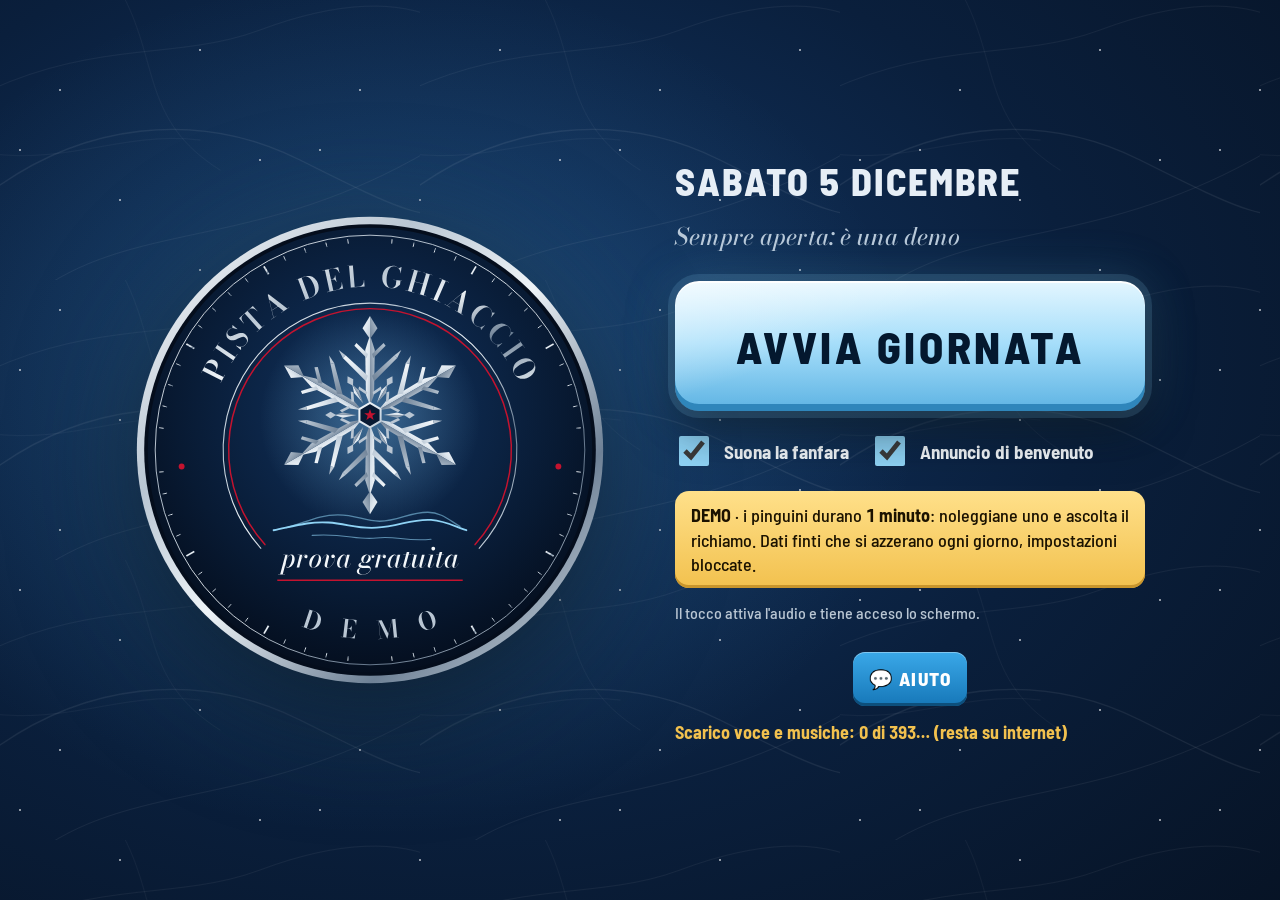
==== commit 1550a518: "Versione 20261119-143712" ====
--- a/index.html
+++ b/index.html
@@ -23,6 +23,14 @@
   <div class="avvio-colonna">
     <p class="avvio-data" id="avvio-data"></p>
     <p class="avvio-orario" id="avvio-orario"></p>
+    <div class="avvio-fondo" id="avvio-fondo" hidden>
+      <span class="fondo-titolo">💶 Fondo cassa nel cassetto</span>
+      <span class="fondo-comandi">
+        <button type="button" class="btn" id="fondo-meno" aria-label="10 euro in meno">−10</button>
+        <input type="number" inputmode="decimal" id="fondo-euro" min="0" step="5" aria-label="Fondo cassa in euro"><b>€</b>
+        <button type="button" class="btn" id="fondo-piu" aria-label="10 euro in più">+10</button>
+      </span>
+    </div>
     <button id="btn-avvia" class="btn-avvia">AVVIA GIORNATA</button>
     <div class="avvio-opzioni">
       <label class="spunta"><input type="checkbox" id="avvio-tada"> Suona la fanfara</label>
@@ -32,6 +40,7 @@
     <p class="avvio-demo"><b>DEMO</b> · i pinguini durano <b>1 minuto</b>: noleggiane uno e ascolta il richiamo. Dati finti che si azzerano ogni giorno, impostazioni bloccate.</p>
     <p class="avvio-nota">Il tocco attiva l'audio e tiene acceso lo schermo.</p>
     <div id="avvio-licenza" class="avvio-licenza"></div>
+    <button id="btn-aiuto-avvio" class="btn-aiuto avvio-aiuto" aria-label="Assistenza">💬 AIUTO</button>
     <p class="avvio-offline" id="avvio-offline"></p>
   </div>
 </section>
@@ -49,6 +58,7 @@
   </div>
   <div id="stato" class="stato" role="status"></div>
   <button id="btn-guida" class="btn-guida" aria-label="Guida della pagina">❔ GUIDA</button>
+  <button id="btn-aiuto" class="btn-aiuto" aria-label="Assistenza">💬 AIUTO</button>
   <button id="btn-stop" class="btn-stop" aria-label="Ferma tutti i suoni">■ STOP</button>
 </header>
 
--- a/css/stile.css
+++ b/css/stile.css
@@ -1 +1 @@
-@font-face{font-family:Bodoni;src:url(../font/BodoniModa.ttf) format("truetype");font-weight:400 900;font-display:swap}@font-face{font-family:Bodoni;src:url(../font/BodoniModa-Italic.ttf) format("truetype");font-weight:400 900;font-style:italic;font-display:swap}@font-face{font-family:Barlow;src:url(../font/BarlowSemiCondensed-Medium.ttf) format("truetype");font-weight:500;font-display:swap}@font-face{font-family:Barlow;src:url(../font/BarlowSemiCondensed-Bold.ttf) format("truetype");font-weight:700;font-display:swap}@font-face{font-family:Barlow;src:url(../font/BarlowSemiCondensed-ExtraBold.ttf) format("truetype");font-weight:800;font-display:swap}:root{--notte: #081A33;--abisso: #040D1C;--lastra: #0F2748;--lastra-2: #163563;--filo: rgba(185, 198, 211, .28);--argento: #B9C6D3;--neve: #F3F7FA;--ghiaccio: #8FD3F5;--ghiaccio-scuro: #2C7FB8;--rosso: #C4132F;--rosso-chiaro: #FF5A6E;--giallo: #F2C14E;--verde: #4FD1A5;--raggio: 14px;--barra: 72px;--menu: 124px;color-scheme:dark}*{box-sizing:border-box;-webkit-tap-highlight-color:transparent}html,body{margin:0;height:100%}body{background:radial-gradient(120% 90% at 60% 0%,#10305a 0%,var(--notte) 55%,var(--abisso) 100%) fixed;color:var(--neve);font:500 18px/1.35 Barlow,system-ui,sans-serif;overflow:hidden;user-select:none;-webkit-user-select:none;touch-action:manipulation}button,input,select,textarea{font:inherit;color:inherit}button{cursor:pointer;border:0;background:none}button:focus-visible,input:focus-visible,select:focus-visible,textarea:focus-visible{outline:3px solid var(--ghiaccio);outline-offset:2px}h1,h2,h3{font-family:Bodoni,Georgia,serif;font-weight:600;margin:0;letter-spacing:.01em}h2{font-size:30px}h3{font-size:22px;color:var(--argento)}.num{font-variant-numeric:tabular-nums}[hidden]{display:none!important}.barra{position:fixed;inset:0 0 auto;height:var(--barra);display:flex;align-items:center;gap:18px;padding:0 16px 0 18px;background:#040d1cd1;border-bottom:1px solid var(--filo);backdrop-filter:blur(6px);z-index:20}.barra-icona{width:52px;height:52px;border-radius:50%}.barra-nome{display:flex;flex-direction:column;line-height:1.1;min-width:0}.barra-titolo{font-family:Bodoni,serif;font-size:25px;font-weight:600}.barra-sotto{font-family:Bodoni,serif;font-style:italic;color:var(--argento);font-size:15px}.barra-centro{margin-left:auto;display:flex;align-items:center;gap:14px}.barra-ora{font-size:34px;font-weight:800;font-variant-numeric:tabular-nums;letter-spacing:.02em}.badge{display:inline-flex;align-items:center;gap:6px;padding:5px 12px;border-radius:999px;border:1px solid var(--filo);color:var(--argento);font-weight:700;font-size:16px;white-space:nowrap}.badge.festivo{border-color:var(--rosso-chiaro);color:#ffd6dc;background:#c4132f38}.badge.vacanze{border-color:var(--rosso-chiaro);color:#fff;background:var(--rosso)}.badge.chiuso,.badge.fuori{color:var(--giallo);border-color:var(--giallo)}.badge.finto{color:#1b1200;background:var(--giallo);border-color:var(--giallo)}.stato{display:flex;gap:8px}.stato span{padding:6px 12px;border-radius:10px;font-weight:700;font-size:15px;white-space:nowrap;background:#4fd1a524;color:var(--verde);border:1px solid rgba(79,209,165,.4)}.stato span.ko{background:var(--rosso);color:#fff;border-color:var(--rosso-chiaro);animation:lampo 1s steps(2) infinite}.btn-stop{height:54px;padding:0 22px;border-radius:12px;background:var(--rosso);color:#fff;font-weight:800;font-size:22px;letter-spacing:.04em;border:2px solid #ff8a98}.btn-stop:active{transform:scale(.96)}.menu{position:fixed;top:var(--barra);bottom:0;left:0;width:var(--menu);display:flex;flex-direction:column;gap:8px;padding:12px 10px;background:#040d1c99;border-right:1px solid var(--filo);z-index:10}.menu button{flex:1;max-height:128px;display:flex;flex-direction:column;align-items:center;justify-content:center;gap:6px;border-radius:var(--raggio);color:var(--argento);font-weight:700;font-size:16px}.menu svg{width:42px;height:42px;fill:none;stroke:currentColor;stroke-width:2.6;stroke-linecap:round;stroke-linejoin:round}.menu button.attivo{background:var(--lastra-2);color:var(--neve);box-shadow:inset 4px 0 0 var(--ghiaccio)}.menu button.attivo svg{stroke:var(--ghiaccio)}main{position:fixed;top:var(--barra);left:var(--menu);right:0;bottom:0}.pagina{display:none;height:100%;overflow-y:auto;padding:18px 20px 28px;overscroll-behavior:contain}.pagina.attiva{display:block}.pannello{background:var(--lastra);border:1px solid var(--filo);border-radius:18px;padding:18px}.pannello+.pannello{margin-top:14px}.riga{display:flex;gap:12px;align-items:center;flex-wrap:wrap}.spazio{flex:1}.btn{min-height:64px;padding:0 22px;border-radius:var(--raggio);font-weight:700;font-size:20px;background:var(--lastra-2);border:1px solid var(--filo);color:var(--neve);display:inline-flex;align-items:center;justify-content:center;gap:10px}.btn:active{transform:scale(.97);filter:brightness(1.15)}.btn.primario{background:var(--ghiaccio);color:var(--abisso);border-color:transparent}.btn.pericolo{background:var(--rosso);border-color:var(--rosso-chiaro);color:#fff}.btn.piccolo{min-height:50px;font-size:17px;padding:0 16px}.btn[disabled]{opacity:.4}.etichetta{color:var(--argento);font-size:16px}.vuoto{color:var(--argento);font-style:italic}.spunta{display:inline-flex;align-items:center;gap:12px;font-size:19px;min-height:52px}.spunta input{width:30px;height:30px;accent-color:var(--ghiaccio)}.interruttore{position:relative;display:inline-flex;align-items:center;gap:14px;font-weight:700;font-size:20px;min-height:60px}.interruttore input{appearance:none;width:84px;height:46px;border-radius:999px;background:#3a4a61;position:relative;transition:background .2s}.interruttore input:after{content:"";position:absolute;top:5px;left:5px;width:36px;height:36px;border-radius:50%;background:#fff;transition:transform .2s}.interruttore input:checked{background:var(--verde)}.interruttore input:checked:after{transform:translate(38px)}input[type=text],input[type=number],input[type=time],input[type=date],input[type=datetime-local],input[type=password],select,textarea{min-height:56px;border-radius:12px;border:1px solid var(--filo);background:var(--abisso);padding:0 14px;font-size:20px;color:var(--neve);user-select:text;-webkit-user-select:text}textarea{padding:12px 14px;min-height:100px;resize:vertical;width:100%}input[type=number]{width:120px}input[type=range]{width:100%;height:44px;accent-color:var(--ghiaccio)}.avvio{position:fixed;inset:0;z-index:50;display:flex;align-items:center;justify-content:center;gap:70px;background:radial-gradient(90% 90% at 35% 40%,#143a6b 0%,var(--notte) 55%,var(--abisso) 100%)}.avvio[hidden]{display:none}.avvio-logo{width:min(470px,42vw);filter:drop-shadow(0 20px 50px rgba(0,0,0,.55))}.avvio-colonna{display:flex;flex-direction:column;gap:14px;max-width:470px}.avvio-data{font-family:Bodoni,serif;font-size:34px;margin:0}.avvio-orario{margin:0;color:var(--argento);font-size:22px}.btn-avvia{margin-top:14px;height:130px;border-radius:22px;background:var(--ghiaccio);color:var(--abisso);font-weight:800;font-size:40px;letter-spacing:.04em;box-shadow:0 0 0 6px #8fd3f52e,0 18px 40px #00000073}.btn-avvia:active{transform:scale(.97)}.avvio-opzioni{display:flex;gap:22px;flex-wrap:wrap}.avvio-nota{color:var(--argento);margin:0;font-size:16px}.velo{position:fixed;inset:0;z-index:60;background:#020710b8;display:flex;align-items:center;justify-content:center;padding:20px}.finestra{background:var(--lastra);border:1px solid var(--filo);border-radius:22px;padding:24px;width:min(760px,100%);max-height:100%;overflow-y:auto;box-shadow:0 30px 80px #0009}.finestra h2{margin-bottom:14px}.finestra .azioni{display:flex;gap:12px;justify-content:flex-end;margin-top:22px;flex-wrap:wrap}.finestra .azioni .btn{min-width:170px}#avvisi{position:fixed;bottom:22px;left:50%;transform:translate(-50%);z-index:70;display:flex;flex-direction:column;gap:10px;align-items:center}.avviso{display:flex;align-items:center;gap:18px;padding:14px 18px 14px 22px;border-radius:16px;background:var(--neve);color:var(--abisso);font-weight:700;font-size:20px;box-shadow:0 14px 40px #00000080}.avviso .btn{min-height:52px;background:var(--abisso);color:var(--neve)}.aggiorna{position:fixed;top:calc(var(--barra) + 10px);left:50%;transform:translate(-50%);z-index:65;padding:18px 30px;border-radius:16px;background:var(--giallo);color:#1b1200;font-weight:800;font-size:21px;box-shadow:0 12px 30px #00000080}.oggi{display:grid;grid-template-columns:1.25fr 1fr;gap:18px;min-height:100%}.cassa{display:flex;flex-direction:column;gap:14px}.btn-ingresso{flex:1;min-height:250px;border-radius:24px;background:var(--ghiaccio);color:var(--abisso);display:flex;flex-direction:column;align-items:center;justify-content:center;gap:4px;box-shadow:inset 0 -8px #040d1c2e}.btn-ingresso:active{transform:scale(.985);filter:brightness(1.1)}.btn-ingresso b{font-size:84px;font-weight:800;line-height:1}.btn-ingresso span{font-size:22px;font-weight:700}.rapidi{display:grid;grid-template-columns:repeat(3,1fr);gap:14px}.rapidi .btn{min-height:110px;font-size:44px;font-weight:800;border-radius:20px}.annulla-riga{display:flex;gap:14px}.annulla-riga .btn{flex:1}.contatori{display:grid;grid-template-columns:1fr 1fr;gap:12px}.contatore{background:var(--abisso);border:1px solid var(--filo);border-radius:14px;padding:12px 16px}.contatore b{display:block;font-size:38px;font-weight:800;font-variant-numeric:tabular-nums;line-height:1.1}.contatore span{color:var(--argento);font-size:16px}.totale{grid-column:span 2;display:flex;align-items:baseline;justify-content:space-between;border-color:var(--ghiaccio)}.totale b{font-size:50px;color:var(--ghiaccio)}.lato{display:flex;flex-direction:column;gap:14px}.giorno-titolo{display:flex;align-items:center;justify-content:space-between;gap:12px}.chiusura-conto{font-size:46px;font-weight:800;font-variant-numeric:tabular-nums;line-height:1.05}.meteo-box{display:flex;align-items:center;gap:16px}.meteo-icona{font-size:56px;line-height:1;white-space:nowrap}.meteo-storia{color:var(--argento);font-size:16px}.promemoria{border-color:var(--giallo);background:#f2c14e1a}.promemoria b{color:var(--giallo)}.griglia-pinguini{display:grid;grid-template-columns:repeat(auto-fill,minmax(146px,1fr));gap:10px}.pinguino{position:relative;aspect-ratio:1 / .8;border-radius:18px;background:var(--lastra);border:2px solid var(--filo);display:flex;flex-direction:column;align-items:center;justify-content:center;overflow:hidden}.pinguino:active{transform:scale(.97)}.pinguino svg.ghiera{position:absolute;width:86%;height:86%}.pinguino .n{position:relative;font-size:56px;font-weight:800;line-height:1;font-variant-numeric:tabular-nums}.pinguino .t{position:relative;font-size:22px;font-weight:700;font-variant-numeric:tabular-nums;color:var(--argento)}.pinguino.libero .t{font-size:17px}.pinguino.uso{background:var(--lastra-2);border-color:var(--ghiaccio)}.pinguino.uso .t{color:var(--ghiaccio)}.pinguino.ultimo{background:#4a3a0c;border-color:var(--giallo);animation:lampeggia .9s ease-in-out infinite}.pinguino.ultimo .t{color:var(--giallo)}.pinguino.scaduto{background:var(--rosso);border-color:#ff9aa6}.pinguino.scaduto .t{color:#fff}.pinguino .turni{position:absolute;top:8px;right:10px;font-size:15px;font-weight:800;color:var(--neve);background:#00000059;padding:2px 8px;border-radius:8px}@keyframes lampeggia{50%{background:#7a5e10}}@keyframes lampo{50%{opacity:.55}}.legenda{display:flex;gap:18px;color:var(--argento);font-size:16px;flex-wrap:wrap}.legenda i{display:inline-block;width:16px;height:16px;border-radius:4px;vertical-align:-2px;margin-right:6px}.suoni{display:grid;grid-template-columns:1fr 380px;gap:18px}.gruppo-suoni{margin-bottom:16px}.gruppo-suoni h3{margin-bottom:10px}.griglia-suoni{display:grid;grid-template-columns:repeat(auto-fill,minmax(190px,1fr));gap:10px}.suono{min-height:84px;border-radius:14px;padding:10px 14px;text-align:left;font-weight:700;font-size:19px;background:var(--lastra-2);border:1px solid var(--filo);border-left:6px solid var(--colore, var(--ghiaccio));display:flex;flex-direction:column;justify-content:center}.suono small{color:var(--argento);font-weight:500;font-size:14px;line-height:1.2;margin-top:3px;display:-webkit-box;-webkit-line-clamp:2;-webkit-box-orient:vertical;overflow:hidden}.suono:active{filter:brightness(1.3);transform:scale(.98)}.suono.suonando{box-shadow:0 0 0 3px var(--ghiaccio)}.lettore .titolo{font-size:20px;font-weight:700;min-height:28px;overflow:hidden;text-overflow:ellipsis;white-space:nowrap}.lettore .comandi{display:grid;grid-template-columns:repeat(3,1fr);gap:10px;margin:12px 0}.lettore .comandi .btn{min-height:72px;font-size:28px}.lista-musica{max-height:220px;overflow-y:auto;margin-top:10px}.lista-musica div{display:flex;align-items:center;gap:10px;padding:8px 0;border-bottom:1px solid var(--filo)}.lista-musica div span{flex:1;overflow:hidden;text-overflow:ellipsis;white-space:nowrap}.lista-musica div.ora span{color:var(--ghiaccio);font-weight:700}.in-onda{color:var(--ghiaccio);font-weight:700;min-height:26px}.filtri{display:flex;gap:10px;flex-wrap:wrap;align-items:center;margin-bottom:14px}.filtri .btn.attivo{background:var(--ghiaccio);color:var(--abisso)}.tessere{display:grid;grid-template-columns:repeat(5,1fr);gap:12px;margin-bottom:14px}.tessera{background:var(--lastra);border:1px solid var(--filo);border-radius:16px;padding:14px 16px}.tessera b{display:block;font-size:34px;font-weight:800;font-variant-numeric:tabular-nums}.tessera span{color:var(--argento);font-size:15px}.grafici{display:grid;grid-template-columns:1fr 1fr;gap:14px}.grafico{background:var(--lastra);border:1px solid var(--filo);border-radius:18px;padding:14px;height:340px;display:flex;flex-direction:column}.grafico.largo{grid-column:span 2}.grafico h3{font-size:19px;margin-bottom:8px}.grafico .tela{position:relative;flex:1;min-height:0}table.tab{width:100%;border-collapse:collapse;font-size:17px}table.tab th{text-align:left;color:var(--argento);font-weight:700;padding:8px 10px;border-bottom:1px solid var(--filo)}table.tab td{padding:10px;border-bottom:1px solid rgba(185,198,211,.12);font-variant-numeric:tabular-nums}table.tab tr.festivo td:first-child{box-shadow:inset 4px 0 0 var(--rosso)}table.tab td.dx,table.tab th.dx{text-align:right}.imp{display:grid;grid-template-columns:1fr 1fr;gap:14px;align-items:start}.campo{display:flex;align-items:center;justify-content:space-between;gap:14px;padding:10px 0;border-bottom:1px solid rgba(185,198,211,.12)}.campo:last-child{border-bottom:0}.campo>span{font-size:19px}.elenco-voce{display:flex;align-items:center;gap:10px;padding:10px 0;border-bottom:1px solid rgba(185,198,211,.12)}.elenco-voce .testo{flex:1}.elenco-voce .testo small{display:block;color:var(--argento)}.tastierino{display:grid;grid-template-columns:repeat(3,110px);gap:12px;justify-content:center;margin-top:16px}.tastierino .btn{min-height:90px;font-size:36px}.pin-puntini{text-align:center;font-size:44px;letter-spacing:16px;min-height:60px}.meteo-scelte{display:grid;grid-template-columns:repeat(3,1fr);gap:12px}.meteo-scelte button,.meteo-extra button{min-height:112px;border-radius:18px;background:var(--lastra-2);border:2px solid var(--filo);display:flex;flex-direction:column;align-items:center;justify-content:center;gap:4px;font-weight:700;font-size:20px}.meteo-scelte button i,.meteo-extra button i{font-style:normal;font-size:46px;line-height:1.1}.meteo-scelte button.sel,.meteo-extra button.sel{border-color:var(--ghiaccio);background:#1d4a80;box-shadow:0 0 0 3px #8fd3f559}.meteo-extra{display:grid;grid-template-columns:1fr 1fr;gap:12px;margin-top:12px}.meteo-extra button{min-height:84px;flex-direction:row;gap:12px}.meteo-extra button i{font-size:36px}.debug-barra{border-color:var(--giallo)}@media (max-width: 1100px){.oggi,.suoni,.imp,.grafici{grid-template-columns:1fr}.grafico.largo{grid-column:auto}.tessere{grid-template-columns:repeat(2,1fr)}.barra-sotto{display:none}}@media (prefers-reduced-motion: reduce){.pinguino.ultimo,.stato span.ko{animation:none}}:root{--alto: env(safe-area-inset-top, 0px);--basso: env(safe-area-inset-bottom, 0px)}.barra{height:calc(var(--barra) + var(--alto));padding-top:var(--alto);padding-left:calc(18px + env(safe-area-inset-left,0px));padding-right:calc(16px + env(safe-area-inset-right,0px))}.menu,main{top:calc(var(--barra) + var(--alto))}.menu{padding-bottom:calc(12px + var(--basso));left:env(safe-area-inset-left,0px)}main{left:calc(var(--menu) + env(safe-area-inset-left,0px));right:env(safe-area-inset-right,0px)}.pagina{padding-bottom:calc(28px + var(--basso));-webkit-overflow-scrolling:touch}html,body{height:100dvh;overscroll-behavior:none}body{-webkit-touch-callout:none;-webkit-text-size-adjust:100%}img,svg,button{-webkit-touch-callout:none;-webkit-user-drag:none}.file-nascosto{position:absolute;width:1px;height:1px;opacity:0;overflow:hidden;pointer-events:none}.tieni-acceso{position:fixed;width:1px;height:1px;opacity:.01;left:0;bottom:0;pointer-events:none}@media (max-width: 1200px){.barra{gap:12px}.barra-ora{font-size:30px}.stato span{padding:6px 9px;font-size:14px}}.avvio-offline{margin:0;font-size:18px;font-weight:700;color:var(--giallo);min-height:24px}.avvio-offline.ok{color:var(--verde)}:root{--alto: env(safe-area-inset-top, 0px);--basso: env(safe-area-inset-bottom, 0px);--fondo: #06101f;--sup: #0d1b31;--sup2: #12233e;--sup3: #1a2f50;--riga: #263d61;--testo: #f1f6fb;--tenue: #9fb2c6;--spento: #5f7389;--cromo: #e6eef6;--filetto: #b9c9d9;--gh1: #e9f8ff;--gh2: #9fdcf8;--gh3: #4ea9dc;--gh-ink: #04182e;--r: 16px;--r-s: 12px;--display: "Barlow", "Arial Narrow", sans-serif;--brina: repeating-linear-gradient(28deg, rgba(255,255,255,.035) 0 1px, transparent 1px 5px), repeating-linear-gradient(-62deg, rgba(255,255,255,.028) 0 1px, transparent 1px 7px);--pattini: url("data:image/svg+xml,%3Csvg xmlns='http://www.w3.org/2000/svg' width='420' height='280'%3E%3Cg fill='none' stroke='%23ffffff' stroke-linecap='round'%3E%3Cpath d='M-20 200C80 120 200 110 300 160S440 230 460 200' stroke-opacity='.07' stroke-width='1.3'/%3E%3Cpath d='M-10 90C100 40 180 60 260 30S400 0 440 20' stroke-opacity='.05'/%3E%3Cpath d='M40 290C140 220 260 250 430 150' stroke-opacity='.06'/%3E%3Cpath d='M120 -10C160 60 140 120 220 170' stroke-opacity='.04'/%3E%3Cpath d='M-30 150C60 170 120 130 200 140' stroke-opacity='.05' stroke-width='.8'/%3E%3C/g%3E%3C/svg%3E")}body{background:var(--pattini),radial-gradient(110% 80% at 65% -10%,#143865 0%,#0a1f3c 40%,var(--fondo) 75%) fixed;background-size:420px 280px,auto;-webkit-font-smoothing:antialiased;font-variant-numeric:tabular-nums}h2{font-family:var(--display);font-weight:800;text-transform:uppercase;letter-spacing:.04em;font-size:30px;line-height:1;color:var(--testo)}h3{font-family:var(--display);font-weight:800;text-transform:uppercase;letter-spacing:.05em;font-size:21px;line-height:1.05;color:var(--cromo)}.barra{background:var(--brina),var(--pattini),linear-gradient(180deg,#16325a,#0b1d38);background-size:auto,420px 280px,auto;border-bottom:0;box-shadow:inset 0 -1px #04101f,inset 0 -6px #0c1a30,0 10px 26px #00000080;backdrop-filter:none}.barra:before{content:"";position:absolute;left:7px;right:7px;bottom:9px;top:calc(var(--alto) + 7px);border:1px solid var(--filetto);border-radius:10px;opacity:.45;pointer-events:none}.barra .ang{position:absolute;width:14px;height:14px;z-index:1;background:radial-gradient(circle at 35% 30%,#fff 0 8%,#d6dde4 32%,#6d7680)}.ang.a1{top:var(--alto);left:0;border-radius:0 0 7px}.ang.a2{top:var(--alto);right:0;border-radius:0 0 0 7px}.ang.a3{bottom:0;left:0;border-radius:0 7px 0 0}.ang.a4{bottom:0;right:0;border-radius:7px 0 0}.barra-icona{width:54px;height:54px;filter:drop-shadow(0 3px 8px rgba(0,0,0,.7))}.barra-titolo{font-family:var(--display);font-weight:800;text-transform:uppercase;letter-spacing:.06em;font-size:26px;color:var(--cromo);line-height:1}.barra-sotto{font-size:16px;margin-top:3px;color:var(--filetto)}.barra-ora{display:inline-flex;align-items:center;gap:10px;padding:4px 16px 4px 14px;border-radius:99px;background:#050c17;box-shadow:inset 0 0 0 1px #2d4466,inset 0 2px 6px #000c;font-family:var(--display);font-size:32px;color:#fff}.barra-ora:before{content:"";width:10px;height:10px;border-radius:50%;background:#5fd1ff;box-shadow:0 0 10px 2px #5fd1ffcc;animation:respiro 2.4s ease-in-out infinite}@keyframes respiro{50%{opacity:.45}}.badge{font-family:var(--display);text-transform:uppercase;letter-spacing:.05em;font-size:15px;padding:6px 13px;background:#00000040}.stato span{font-family:var(--display);text-transform:uppercase;letter-spacing:.05em;background:#0000004d;box-shadow:inset 0 0 0 1px #4fd1a573;border:0;display:inline-flex;align-items:center;gap:7px}.stato span:before{content:"";width:8px;height:8px;border-radius:50%;background:var(--verde);box-shadow:0 0 8px 1px #4fd1a5cc}.stato span.ko{background:var(--rosso);box-shadow:inset 0 0 0 1px #ff8a98}.stato span.ko:before{background:#fff;box-shadow:0 0 8px 2px #fff}.btn-stop{font-family:var(--display);letter-spacing:.08em;border:0;background:linear-gradient(180deg,#ea3a4d,#b5132b);box-shadow:inset 0 1px #ffffff4d,inset 0 -4px #7d0c1d,0 6px 16px #c4132f59}.menu{background:linear-gradient(180deg,#050c18d9,#050c18a6);border-right:0;box-shadow:inset -1px 0 #1a2c48;gap:10px}.menu button{position:relative;font-family:var(--display);text-transform:uppercase;letter-spacing:.06em;font-size:15px;background:var(--sup);color:var(--tenue);box-shadow:inset 0 1px #ffffff0d,inset 0 -3px #040b16,0 2px 6px #0000004d}.menu button:before{content:"";position:absolute;top:10px;right:10px;width:8px;height:8px;border-radius:50%;background:#22344f;box-shadow:inset 0 1px 1px #0009}.menu svg{stroke-width:2.3}.menu button.attivo{background:linear-gradient(180deg,#1d3a63,#12284a);color:#fff;box-shadow:inset 0 0 0 1px #35557f,inset 0 -3px 0 var(--rosso),0 4px 12px #0006}.menu button.attivo:before{background:#5fd1ff;box-shadow:0 0 10px 2px #5fd1ffcc}.menu button.attivo svg{stroke:var(--gh2);filter:drop-shadow(0 0 6px rgba(143,211,245,.45))}.pannello,.tessera,.grafico{background:linear-gradient(180deg,var(--sup2),var(--sup));border:0;border-radius:var(--r);box-shadow:inset 0 0 0 1px var(--riga),inset 0 1px #ffffff0a,0 8px 22px #0000004d}.pannello>h3:first-child,.grafico>h3:first-child{margin-bottom:10px!important}.finestra{background:var(--brina),linear-gradient(180deg,#14294a,#0c1b33);border:0;box-shadow:inset 0 0 0 1px #35557f,inset 0 3px 0 var(--filetto),0 30px 80px #000000b3}.velo{background:#020710c7;backdrop-filter:blur(3px);-webkit-backdrop-filter:blur(3px)}.promemoria{background:linear-gradient(180deg,#f2c14e24,#f2c14e0f);box-shadow:inset 0 0 0 1px #f2c14e8c,inset 4px 0 0 var(--giallo)}.btn{font-family:var(--display);text-transform:uppercase;letter-spacing:.05em;font-weight:800;border:0;color:var(--testo);background:linear-gradient(180deg,#213b62,#182d4d);box-shadow:inset 0 1px #ffffff14,inset 0 0 0 1px #2d4a74,inset 0 -3px #0a1729,0 3px 8px #00000059;transition:transform .08s,filter .15s}.btn:active{transform:translateY(2px);filter:brightness(1.15)}.btn.primario{color:var(--gh-ink);background:linear-gradient(180deg,var(--gh1) 0%,var(--gh2) 45%,var(--gh3) 100%);box-shadow:inset 0 1px #fffc,inset 0 -3px #2a7fb3,0 5px 18px #5fbef04d}.btn.pericolo{background:linear-gradient(180deg,#e8394c,#ad1328);box-shadow:inset 0 1px #ffffff40,inset 0 -3px #6d0a18,0 4px 14px #c4132f4d}.btn.piccolo{font-size:16px}.filtri .btn.attivo{color:#fff;background:linear-gradient(180deg,#1d3a63,#12284a);box-shadow:inset 0 0 0 1px #4a6c99,inset 0 -3px 0 var(--rosso)}.btn-ingresso{position:relative;overflow:hidden;color:var(--gh-ink);background:var(--pattini),linear-gradient(160deg,#ffffff8c,#fff0 38%),linear-gradient(180deg,#e3f6ff,#a6defa 48%,#5db3e3);background-size:420px 280px,auto,auto;box-shadow:inset 0 2px #ffffffe6,inset 0 0 0 1px #ffffff59,inset 0 -8px #2f86bb,0 14px 34px #3caae647}.btn-ingresso:after{content:"";position:absolute;top:-40%;bottom:-40%;width:26%;left:-40%;background:linear-gradient(90deg,transparent,rgba(255,255,255,.55),transparent);transform:rotate(18deg);animation:riflesso 7s ease-in-out infinite}@keyframes riflesso{0%,70%{left:-40%}to{left:130%}}.btn-ingresso b{font-family:var(--display);font-size:104px;letter-spacing:.01em;text-shadow:0 2px 0 rgba(255,255,255,.5)}.btn-ingresso span{font-family:var(--display);text-transform:uppercase;letter-spacing:.08em;font-weight:800;font-size:23px}.btn-ingresso:active{transform:translateY(3px)}.rapidi .btn{font-size:48px;letter-spacing:.02em;background:linear-gradient(180deg,#1f3a62,#152a49);box-shadow:inset 0 1px #ffffff14,inset 0 0 0 1px #2d4a74,inset 0 -4px 0 var(--gh3),0 4px 10px #00000059}.annulla-riga .btn{color:var(--tenue);box-shadow:inset 0 1px #ffffff0f,inset 0 0 0 1px #2d4a74,inset 0 -3px #4a5d78}.contatori{gap:0;border-radius:var(--r);overflow:hidden;background:#071223;box-shadow:inset 0 0 0 1px var(--riga)}.contatore{background:none;border:0;border-radius:0;padding:12px 16px 11px;text-align:center}.contatore+.contatore:not(.totale){box-shadow:inset 1px 0 0 var(--riga)}.contatore b{font-family:var(--display);font-size:44px;line-height:1;letter-spacing:.02em}.contatore span{font-size:15px;font-weight:700}.totale{text-align:left;align-items:center;padding:14px 18px;background:var(--brina),linear-gradient(180deg,#13284a,#0c1b33);box-shadow:inset 0 1px 0 var(--riga),inset 0 3px 0 var(--filetto)}.totale span{font-family:var(--display);text-transform:uppercase;letter-spacing:.07em;font-size:18px;color:var(--cromo)}.totale b{font-size:58px;color:var(--gh2);text-shadow:0 0 22px rgba(143,211,245,.35)}.giorno-titolo h2{font-size:28px}.chiusura-conto{font-family:var(--display);font-size:64px;letter-spacing:.02em;color:#fff}.meteo-box .btn{white-space:nowrap}.pinguino{border:0;border-radius:18px;background:linear-gradient(180deg,#132848,#0c1b33);box-shadow:inset 0 0 0 1px var(--riga),inset 0 1px #ffffff0d,inset 0 -4px #081325,0 4px 12px #0000004d}.pinguino .n{font-family:var(--display);font-size:62px;letter-spacing:.01em}.pinguino .t{font-family:var(--display);letter-spacing:.04em}.pinguino.libero .t{text-transform:uppercase;color:var(--spento)}.pinguino.libero .n{color:#c9d6e3}.pinguino.uso{border:0;background:var(--pattini),linear-gradient(180deg,#1c4373,#11294b);background-size:420px 280px,auto;box-shadow:inset 0 0 0 2px var(--gh3),inset 0 -4px 0 var(--gh2),0 0 20px #5fbef038}.pinguino.ultimo{border:0;background:linear-gradient(180deg,#5a4610,#3b2d08);box-shadow:inset 0 0 0 2px var(--giallo),inset 0 -4px 0 var(--giallo),0 0 22px #f2c14e4d}.pinguino.scaduto{border:0;background:repeating-linear-gradient(135deg,#d01a35 0 16px,#a8102a 16px 32px);box-shadow:inset 0 0 0 2px #ff9aa6,inset 0 -4px #ffd0d6,0 0 26px #d01a3573}.pinguino .turni{font-family:var(--display);letter-spacing:.04em;background:#00000073;box-shadow:inset 0 0 0 1px #fff3}.legenda{font-family:var(--display);text-transform:uppercase;letter-spacing:.05em;font-size:14px}.suono{border:0;border-radius:14px;font-family:var(--display);letter-spacing:.02em;background:linear-gradient(180deg,#1c3559,#142a48);box-shadow:inset 0 1px #ffffff12,inset 0 0 0 1px #2a4670,inset 0 -4px 0 var(--colore, var(--gh3)),0 3px 8px #0000004d}.suono small{font-family:Barlow,sans-serif;letter-spacing:0}.suono.suonando{box-shadow:inset 0 0 0 2px var(--gh2),inset 0 -4px 0 var(--colore, var(--gh3)),0 0 18px #8fd3f566}.gruppo-suoni h3{display:flex;align-items:center;gap:10px}.gruppo-suoni h3:after{content:"";flex:1;height:1px;background:linear-gradient(90deg,var(--riga),transparent)}.lettore .titolo{font-family:var(--display);letter-spacing:.03em}.in-onda{font-family:var(--display);text-transform:uppercase;letter-spacing:.05em;color:var(--gh2)}.tessera{text-align:center;padding:14px 10px 12px}.tessera b{font-family:var(--display);font-size:40px;line-height:1.05;letter-spacing:.02em}.tessera span{font-weight:700;font-size:14px}.tessere .tessera:first-child{box-shadow:inset 0 0 0 1px var(--riga),inset 0 3px 0 var(--filetto),0 8px 22px #0000004d}.tessere .tessera:first-child b{color:var(--gh2)}table.tab th{font-family:var(--display);text-transform:uppercase;letter-spacing:.05em;font-size:15px}.campo{border-bottom:1px solid #1d3253}.campo>span{font-size:18px;font-weight:600}input[type=text],input[type=number],input[type=time],input[type=date],input[type=datetime-local],input[type=password],select,textarea{background:#050d19;border:1px solid var(--riga);font-weight:700;box-shadow:inset 0 2px 5px #00000080}input:focus,select:focus,textarea:focus{outline:none;border-color:var(--gh2);box-shadow:0 0 0 3px #8fd3f533,inset 0 2px 5px #00000080}.interruttore input{background:#26364d;box-shadow:inset 0 2px 5px #0009}.interruttore input:after{background:linear-gradient(180deg,#fff,#cfd8e2);box-shadow:0 2px 5px #00000080}.interruttore input:checked{background:linear-gradient(180deg,#3fbf92,#2a9670)}.meteo-scelte button,.meteo-extra button{border:0;font-family:var(--display);text-transform:uppercase;letter-spacing:.05em;background:linear-gradient(180deg,#1c3559,#142a48);box-shadow:inset 0 1px #ffffff12,inset 0 0 0 1px #2a4670,inset 0 -4px #0a1729,0 3px 8px #0000004d}.meteo-scelte button.sel,.meteo-extra button.sel{border:0;background:linear-gradient(180deg,#2a5a90,#1b3f6c);box-shadow:inset 0 0 0 2px var(--gh2),inset 0 -4px 0 var(--rosso),0 0 18px #8fd3f559}.avviso{background:linear-gradient(180deg,#fff,#e2edf6);color:var(--gh-ink);box-shadow:inset 0 -3px 0 var(--gh3),0 16px 40px #0000008c;font-family:var(--display);letter-spacing:.02em;font-size:21px}.aggiorna{font-family:var(--display);text-transform:uppercase;letter-spacing:.05em;box-shadow:inset 0 -3px #a07a1c,0 12px 30px #00000080}.avvio{background:var(--pattini),radial-gradient(70% 80% at 30% 45%,rgba(95,190,240,.18) 0%,transparent 60%),radial-gradient(100% 100% at 35% 40%,#143a6b 0%,#0a1f3c 50%,var(--fondo) 100%);background-size:420px 280px,auto,auto;overflow:hidden}.avvio-neve{position:absolute;inset:-100px 0 0;pointer-events:none;opacity:.55;background-image:radial-gradient(2px 2px at 20px 30px,#fff 50%,transparent 51%),radial-gradient(1.5px 1.5px at 120px 80px,#fff 50%,transparent 51%),radial-gradient(2.5px 2.5px at 200px 150px,#fff 50%,transparent 51%),radial-gradient(1.5px 1.5px at 60px 190px,#fff 50%,transparent 51%),radial-gradient(2px 2px at 260px 40px,#fff 50%,transparent 51%);background-size:300px 220px;animation:nevica 16s linear infinite}@keyframes nevica{to{transform:translateY(220px)}}.avvio-logo,.avvio-colonna{position:relative}.avvio-logo{filter:drop-shadow(0 24px 60px rgba(0,0,0,.6)) drop-shadow(0 0 40px rgba(95,190,240,.15))}.avvio-data{font-family:var(--display);font-weight:800;text-transform:uppercase;letter-spacing:.05em;font-size:38px;color:var(--cromo)}.avvio-orario{font-family:Bodoni,serif;font-style:italic;font-size:24px;color:var(--filetto)}.btn-avvia{position:relative;overflow:hidden;border-radius:24px;color:var(--gh-ink);font-family:var(--display);font-size:44px;letter-spacing:.08em;background:linear-gradient(160deg,#ffffff8c,#fff0 40%),linear-gradient(180deg,#e3f6ff,#a6defa 48%,#5db3e3);box-shadow:inset 0 2px #ffffffe6,inset 0 -7px #2f86bb,0 0 0 7px #8fd3f524,0 20px 46px #00000080,0 0 50px #5fbef040}.btn-avvia:after{content:"";position:absolute;top:-40%;bottom:-40%;width:22%;left:-40%;background:linear-gradient(90deg,transparent,rgba(255,255,255,.6),transparent);transform:rotate(18deg);animation:riflesso 5s ease-in-out infinite}.btn-avvia:active{transform:translateY(3px)}.avvio-opzioni .spunta{font-weight:700}@media (prefers-reduced-motion: reduce){.avvio-neve,.btn-ingresso:after,.btn-avvia:after,.barra-ora:before{animation:none}}@media (max-width: 1200px){.barra-titolo{font-size:22px}.barra-ora{font-size:28px;padding:3px 13px 3px 11px}}.yt-box{position:fixed;right:calc(14px + env(safe-area-inset-right,0px));bottom:calc(14px + var(--basso));z-index:30;padding:8px 8px 6px;border-radius:16px;background:linear-gradient(180deg,#14294a,#0b1a31);box-shadow:inset 0 0 0 1px #35557f,inset 0 3px 0 var(--filetto),0 14px 34px #0009}.yt-box iframe{display:block;width:356px;height:200px;border:0;border-radius:10px;background:#000}.yt-titolo{display:block;max-width:356px;margin-top:5px;font-family:var(--display);letter-spacing:.03em;font-size:15px;color:var(--gh2);white-space:nowrap;overflow:hidden;text-overflow:ellipsis}.yt-titolo:empty{display:none}body.yt-attivo .pagina{padding-bottom:calc(260px + var(--basso))}.yt-intestazione{display:flex;align-items:center;gap:10px}.yt-logo{display:inline-grid;place-items:center;width:34px;height:24px;border-radius:7px;background:linear-gradient(180deg,#ff3b3b,#c4161c);color:#fff;font-size:13px}.yt-avviso{margin:8px 0;padding:10px 12px;border-radius:12px;background:#f2c14e24;box-shadow:inset 0 0 0 1px var(--giallo);color:var(--giallo);font-weight:700}.avvio-licenza{display:flex;flex-direction:column;gap:10px}.avvio-licenza:empty{display:none}.avvio-licenza b{font-family:var(--display);font-size:24px;letter-spacing:.02em}.avvio-licenza.avviso{padding:16px 18px;border-radius:18px;background:#f2c14e1f;box-shadow:inset 0 0 0 1px var(--giallo);color:inherit}.avvio-licenza.avviso b{color:var(--giallo)}.avvio-licenza.scaduta{padding:18px;border-radius:18px;background:#c4132f29;box-shadow:inset 0 0 0 1px var(--rosso-chiaro)}.avvio-licenza.scaduta b{color:#ffd6dc}.avvio-licenza input{min-height:56px;width:100%}.pannello.licenza.avviso{box-shadow:inset 0 0 0 1px var(--giallo),inset 0 3px 0 var(--giallo)}.pannello.licenza.scaduta{box-shadow:inset 0 0 0 1px var(--rosso-chiaro),inset 0 3px 0 var(--rosso)}body.sola-lettura .menu button[data-pagina=oggi],body.sola-lettura .menu button[data-pagina=pinguini],body.sola-lettura .menu button[data-pagina=suoni]{display:none}.riattiva{position:fixed;inset:0;z-index:90;display:flex;flex-direction:column;align-items:center;justify-content:center;gap:14px;background:radial-gradient(70% 70% at 50% 50%,#d01a35eb,#780818f2);color:#fff;border:0;font-family:var(--display);text-transform:uppercase;letter-spacing:.06em;cursor:pointer}.riattiva b{font-size:84px;line-height:1;animation:respiro 1.4s ease-in-out infinite}.riattiva span{font-size:32px}.codice-tablet{font-family:var(--display);font-size:20px;letter-spacing:.03em;color:var(--tenue)}.codice-tablet b{color:#fff;font-size:26px;letter-spacing:.12em;user-select:all;-webkit-user-select:all}.avvio-licenza a.btn{text-decoration:none}.avvio-demo{margin:0;padding:12px 16px;border-radius:14px;font-size:18px;color:#1b1200;background:linear-gradient(180deg,#ffe08a,#f2c14e);box-shadow:inset 0 -3px #c8952c}.btn-guida{height:54px;padding:0 18px;border-radius:12px;border:0;color:#1b1200;font-family:var(--display);font-weight:800;font-size:20px;letter-spacing:.06em;background:linear-gradient(180deg,#ffe08a,#f2c14e 50%,#c8952c);box-shadow:inset 0 1px #fff9,inset 0 -3px #8a6414}.guida dl{margin:0;display:grid;grid-template-columns:210px 1fr;gap:10px 18px}.guida dt{font-family:var(--display);font-weight:800;text-transform:uppercase;letter-spacing:.04em;color:var(--gh2);font-size:19px}.guida dd{margin:0;font-size:19px;line-height:1.35}.guida-prova{margin:16px 0 0;padding:14px 16px;border-radius:14px;font-size:19px;background:#f2c14e24;box-shadow:inset 0 0 0 1px var(--giallo)}.guida-passi{margin:0;padding-left:26px;font-size:21px;line-height:1.5}@media (max-width: 760px){.guida dl{grid-template-columns:1fr}}.gira-telefono{display:none}@media (orientation: portrait) and (max-width: 700px){.gira-telefono{position:fixed;inset:0;z-index:200;display:flex;flex-direction:column;align-items:center;justify-content:center;gap:16px;padding:30px;text-align:center;color:#fff;background:radial-gradient(90% 70% at 50% 40%,#163a68,#06101f)}.gira-telefono b{font-family:var(--display);font-size:34px;text-transform:uppercase;letter-spacing:.05em;line-height:1.1}.gira-telefono span{color:var(--argento);font-size:19px}.gira-icona{font-size:90px;animation:gira 2.4s ease-in-out infinite}}@keyframes gira{0%,30%{transform:rotate(0)}55%,85%{transform:rotate(-90deg)}to{transform:rotate(0)}}@media (max-height: 500px){.menu{overflow-y:auto;gap:6px;padding:8px 6px}.menu button{flex:none;min-height:74px}}.demo-avviso{display:flex;flex-direction:column;gap:6px;margin-bottom:14px;box-shadow:inset 0 0 0 2px var(--giallo),0 8px 22px #0000004d!important;background:linear-gradient(180deg,#f2c14e2e,#f2c14e0f)!important}.demo-avviso b{font-family:var(--display);font-size:24px;text-transform:uppercase;letter-spacing:.04em;color:var(--giallo)}.demo-avviso span{font-size:18px}.demo-bloccata .pannello:not(.licenza):not(.demo-avviso){position:relative}.demo-bloccata .pannello:not(.licenza):not(.demo-avviso):after{content:"\1f512  Modificabile nella versione definitiva";position:absolute;inset:0;z-index:2;border-radius:inherit;display:flex;align-items:flex-end;justify-content:center;padding:12px 16px;font-family:var(--display);font-weight:800;font-size:16px;letter-spacing:.04em;text-transform:uppercase;color:var(--giallo);background:#06101f73;cursor:not-allowed}.demo-bloccata .pannello.licenza input,.demo-bloccata .pannello.licenza .btn,.demo-bloccata .pannello.licenza .codice-tablet{display:none}.menu-turni{display:none!important}body.con-turni .menu-turni{display:flex!important}body.con-turni .menu button{max-height:104px}.turni{display:grid;grid-template-columns:430px 1fr;gap:18px;min-height:100%}.turni-cassa{display:flex;flex-direction:column;gap:12px}.turni-durate{display:grid;grid-template-columns:repeat(3,1fr);gap:10px}.turni-durata{min-height:92px;border-radius:16px;display:flex;flex-direction:column;align-items:center;justify-content:center;gap:2px;font-family:var(--display);color:#fff;background:linear-gradient(180deg,#1f3a62,#152a49);box-shadow:inset 0 1px #ffffff14,inset 0 0 0 1px #2d4a74,inset 0 -4px #0a1729}.turni-durata b{font-size:28px;font-weight:800;letter-spacing:.02em}.turni-durata span{font-size:19px;color:var(--argento);font-weight:700}.turni-durata.sel{background:linear-gradient(180deg,#2a5a90,#1b3f6c);box-shadow:inset 0 0 0 2px var(--gh2),inset 0 -4px 0 var(--rosso),0 0 18px #8fd3f559}.turni-durata.sel span{color:var(--gh1)}.turni-display{height:96px;border-radius:16px;display:flex;align-items:center;justify-content:center;font-family:var(--display);font-weight:800;font-size:76px;letter-spacing:.06em;color:#fff;background:#050d19;box-shadow:inset 0 0 0 1px var(--riga),inset 0 3px 8px #0009}.turni-display.vuoto{color:var(--spento)}.turni-tastierino{display:grid;grid-template-columns:repeat(3,1fr);gap:10px}.turni-tasto{min-height:72px;font-size:36px}.turni-avvia{min-height:110px;border-radius:22px;display:flex;flex-direction:column;align-items:center;justify-content:center;color:var(--gh-ink);font-family:var(--display);background:linear-gradient(160deg,#ffffff8c,#fff0 40%),linear-gradient(180deg,#e3f6ff,#a6defa 48%,#5db3e3);box-shadow:inset 0 2px #ffffffe6,inset 0 -7px #2f86bb,0 14px 34px #3caae647}.turni-avvia b{font-size:46px;font-weight:800;letter-spacing:.08em;line-height:1}.turni-avvia span{font-size:21px;font-weight:800;letter-spacing:.05em;text-transform:uppercase}.turni-avvia:active{transform:translateY(3px)}.turni-conta{font-family:var(--display);font-weight:800;font-size:22px;color:var(--gh2)}.turni-lista{display:grid;grid-template-columns:repeat(auto-fill,minmax(150px,1fr));gap:10px;align-content:start}.turno-card{border-radius:16px;padding:10px 8px 9px;display:flex;flex-direction:column;align-items:center;gap:2px;color:#fff;font-family:var(--display);background:linear-gradient(180deg,#1c4373,#11294b);box-shadow:inset 0 0 0 2px var(--gh3),inset 0 -4px 0 var(--gh2)}.turno-card b{font-size:50px;font-weight:800;line-height:1}.turno-card .t{font-size:24px;font-weight:800;color:var(--gh2);font-variant-numeric:tabular-nums}.turno-card small{font-family:Barlow,sans-serif;font-size:13px;color:var(--argento);text-align:center}.turno-card.ultimo{background:linear-gradient(180deg,#5a4610,#3b2d08);box-shadow:inset 0 0 0 2px var(--giallo),inset 0 -4px 0 var(--giallo)}.turno-card.ultimo .t{color:var(--giallo)}.turno-card.scaduto{background:repeating-linear-gradient(135deg,#d01a35 0 16px,#a8102a 16px 32px);box-shadow:inset 0 0 0 2px #ff9aa6,inset 0 -4px #ffd0d6}.turno-card.scaduto .t,.turno-card.scaduto small{color:#fff}@media (max-width: 1100px){.turni{grid-template-columns:1fr}}.conta-oggi{display:grid;grid-template-columns:1fr 1fr 1.3fr;border-radius:var(--r);overflow:hidden;background:#071223;box-shadow:inset 0 0 0 1px var(--riga)}.conta-oggi>div{padding:10px 12px;text-align:center}.conta-oggi>div+div{box-shadow:inset 1px 0 0 var(--riga)}.conta-oggi b{display:block;font-family:var(--display);font-weight:800;font-size:34px;line-height:1}.conta-oggi span{font-size:14px;color:var(--tenue);font-weight:700}.incasso-nascosto{display:flex;align-items:center;justify-content:center;gap:10px;padding:8px 12px;color:var(--tenue);box-shadow:inset 1px 0 0 var(--riga);font-family:var(--display)}.incasso-nascosto span{font-size:14px;text-transform:uppercase;letter-spacing:.05em}.incasso-nascosto b{font-size:22px;color:var(--spento);letter-spacing:.1em}.incasso-nascosto i{font-style:normal;font-size:20px;opacity:.7}.incasso-nascosto.visibile b{color:var(--gh2);letter-spacing:.02em}.btn-chiudi-giornata{min-height:54px;font-size:18px;color:var(--tenue);box-shadow:inset 0 1px #ffffff0f,inset 0 0 0 1px #2d4a74,inset 0 -3px #4a5d78}.btn-vai-turni{min-height:64px;font-size:22px;box-shadow:inset 0 1px #ffffff14,inset 0 0 0 1px #2d4a74,inset 0 -4px 0 var(--giallo)}.pista-adesso h2{font-size:26px}.pista-tessere{display:grid;grid-template-columns:repeat(auto-fit,minmax(140px,1fr));gap:10px;margin:12px 0}.pista-tessera{padding:12px 10px;border-radius:14px;text-align:center;color:#fff;font-family:var(--display);background:linear-gradient(180deg,#1c3559,#142a48);box-shadow:inset 0 0 0 1px #2a4670,inset 0 -4px 0 var(--gh3)}.pista-tessera b{display:block;font-size:48px;font-weight:800;line-height:1}.pista-tessera span{font-size:15px;color:var(--argento);text-transform:uppercase;letter-spacing:.04em}.pista-tessera em{display:block;margin-top:4px;font-style:normal;font-weight:800;color:#fff;background:var(--rosso);border-radius:8px;padding:2px 8px}.pista-tessera.allarme{box-shadow:inset 0 0 0 2px var(--rosso-chiaro),inset 0 -4px 0 var(--rosso)}.chiusura-riga{align-items:flex-end}.chiusura-riga .chiusura-conto{font-size:48px}.prossimo-annuncio{margin-top:12px;padding-top:10px;border-top:1px solid #1d3253}.prossimo-annuncio b{display:block;font-size:20px}.meteo-piccolo .meteo-icona{font-size:40px}.fine-stagione{margin:4px 4px 0}.chiusura-riga2{display:flex;justify-content:space-between;padding:8px 0;border-bottom:1px solid #1d3253;font-size:21px}.chiusura-totale{display:flex;justify-content:space-between;align-items:baseline;margin:10px 0 6px;font-family:var(--display)}.chiusura-totale span{font-size:20px;text-transform:uppercase;letter-spacing:.05em;color:var(--cromo)}.chiusura-totale b{font-size:46px;color:var(--gh2)}.chiusura-diff{font-family:var(--display);font-size:26px}.chiusura-diff.ok{color:var(--verde)}.chiusura-diff.piu{color:var(--giallo)}.chiusura-diff.meno{color:var(--rosso-chiaro)}table.tab td.piu{color:var(--giallo)}table.tab td.meno{color:var(--rosso-chiaro)}@media (max-width: 1100px){.suoni>div:last-child{order:-1}}.ogni-min{display:inline-flex;align-items:center;gap:8px;font-family:var(--display);font-weight:700;font-size:17px;color:var(--tenue);white-space:nowrap}.ogni-min .ogni-min-campo{width:96px;min-height:52px;text-align:center}.menu-armadi{display:none!important}body.con-armadi .menu-armadi{display:flex!important}.griglia-chiavi{display:grid;grid-template-columns:repeat(auto-fill,minmax(118px,1fr));gap:10px}.chiave{aspect-ratio:1 / .78;border-radius:16px;display:flex;flex-direction:column;align-items:center;justify-content:center;gap:2px;color:#fff;font-family:var(--display);background:linear-gradient(180deg,#132848,#0c1b33);box-shadow:inset 0 0 0 1px var(--riga),inset 0 -4px #081325}.chiave b{font-size:46px;font-weight:800;line-height:1}.chiave span{font-size:15px;color:var(--spento);text-transform:uppercase;letter-spacing:.04em}.chiave.fuori{background:linear-gradient(180deg,#5a4610,#3b2d08);box-shadow:inset 0 0 0 2px var(--giallo),inset 0 -4px 0 var(--giallo)}.chiave.fuori span{color:var(--giallo)}.turni-successivo{min-height:60px;font-size:20px;box-shadow:inset 0 1px #ffffff14,inset 0 0 0 1px #2d4a74,inset 0 -3px 0 var(--giallo)}body.con-turni.con-armadi .menu button{max-height:92px;font-size:14px}body.con-turni.con-armadi .menu svg{width:36px;height:36px}.cassa-scontrino{display:flex;flex-direction:column;gap:12px;height:100%}.sc-striscia{display:flex;align-items:center;gap:10px;flex-wrap:wrap;padding:10px 12px;border-radius:16px;background:linear-gradient(180deg,var(--sup2),var(--sup));box-shadow:inset 0 0 0 1px var(--riga)}.sc-inpista{display:flex;align-items:center;gap:8px;flex-wrap:wrap}.sc-chip{display:inline-flex;align-items:center;gap:6px;padding:6px 12px;border-radius:999px;font-family:var(--display);font-weight:800;font-size:17px;letter-spacing:.03em;color:#fff;background:#0a1729;box-shadow:inset 0 0 0 1px #2d4a74}.sc-chip i{width:14px;height:14px;border-radius:50%;background:var(--c, #fff);box-shadow:0 0 8px var(--c, #fff)}.sc-chip small{font-family:Barlow,sans-serif;font-weight:600;color:var(--tenue)}.sc-chip.scaduto{background:var(--rosso);box-shadow:inset 0 0 0 1px #ff9aa6}.sc-prossimo{font-size:15px}.scontrino{display:grid;grid-template-columns:1.05fr 1fr 1fr;gap:14px;min-height:0;flex:1}.sc-sinistra{display:flex;flex-direction:column;gap:12px}.sc-colore{display:flex;flex-direction:column;align-items:center;padding:10px;border-radius:16px;background:#0a1729;box-shadow:inset 0 0 0 3px var(--c),0 0 24px color-mix(in srgb,var(--c) 40%,transparent)}.sc-colore span{font-family:var(--display);text-transform:uppercase;letter-spacing:.08em;font-size:14px;color:var(--tenue)}.sc-colore b{font-family:var(--display);font-weight:800;font-size:44px;line-height:1;color:var(--c);letter-spacing:.06em}.sc-colore small{color:var(--argento);font-size:15px}.sc-prodotti{display:grid;grid-template-columns:1fr 1fr;gap:10px}.sc-prodotto{min-height:120px;border-radius:20px;display:flex;flex-direction:column;align-items:center;justify-content:center;gap:4px;color:#fff;font-family:var(--display);background:linear-gradient(180deg,#1f3a62,#152a49);box-shadow:inset 0 1px #ffffff14,inset 0 0 0 1px #2d4a74,inset 0 -5px 0 var(--gh3),0 4px 10px #00000059}.sc-prodotto b{font-size:25px;font-weight:800;text-transform:uppercase;letter-spacing:.03em;text-align:center;line-height:1.05}.sc-prodotto span{font-size:18px;color:var(--argento);font-weight:700}.sc-prodotto.tempo{grid-column:span 2;min-height:150px;color:var(--gh-ink);background:linear-gradient(160deg,#ffffff8c,#fff0 40%),linear-gradient(180deg,#e3f6ff,#a6defa 48%,#5db3e3);box-shadow:inset 0 2px #ffffffe6,inset 0 -7px #2f86bb,0 10px 26px #3caae640}.sc-prodotto.tempo b{font-size:34px}.sc-prodotto.tempo span{color:var(--gh-ink);font-size:22px}.sc-prodotto.pinguino{box-shadow:inset 0 1px #ffffff14,inset 0 0 0 1px #2d4a74,inset 0 -5px 0 var(--verde)}.sc-prodotto.armadietto{box-shadow:inset 0 1px #ffffff14,inset 0 0 0 1px #2d4a74,inset 0 -5px 0 var(--giallo)}.sc-prodotto:active,.sc-paga-btn:active{transform:translateY(3px)}.sc-centro{display:flex;flex-direction:column;gap:8px;padding:14px;border-radius:18px;background:#071223;box-shadow:inset 0 0 0 1px var(--riga);min-height:0;overflow:auto}.sc-riga{display:grid;grid-template-columns:42px 1fr auto auto auto;align-items:center;gap:8px;padding:8px 0;border-bottom:1px solid #1d3253;font-size:19px}.sc-riga .n{font-family:var(--display);font-weight:800;color:var(--gh2)}.sc-riga .nome small{color:var(--tenue);font-size:14px}.sc-riga b{font-family:var(--display);font-size:21px}.sc-riga .btn{min-height:46px;min-width:46px;padding:0 10px;font-size:22px}.sc-paga{display:flex;flex-direction:column;gap:8px}.sc-totale{display:flex;justify-content:space-between;align-items:baseline;padding:6px 4px 0;font-family:var(--display)}.sc-totale span{font-size:20px;text-transform:uppercase;letter-spacing:.06em;color:var(--cromo)}.sc-totale b{font-size:54px;color:#fff;line-height:1}.sc-cauz{text-align:right;color:var(--giallo);font-size:15px;margin-top:-4px}.sc-contanti{display:grid;grid-template-columns:1fr 1fr;gap:8px}.sc-contanti>div{padding:6px 10px;border-radius:12px;background:#050d19;box-shadow:inset 0 0 0 1px var(--riga)}.sc-contanti span{display:block;font-size:13px;color:var(--tenue);text-transform:uppercase;letter-spacing:.05em}.sc-contanti b{font-family:var(--display);font-size:28px}.sc-contanti b.meno{color:var(--rosso-chiaro)}.sc-rapidi{display:grid;grid-template-columns:repeat(3,1fr);gap:6px}.sc-rapidi .btn{min-height:48px;font-size:19px}.sc-tastierino{display:grid;grid-template-columns:repeat(6,1fr);gap:6px}.sc-tasto{min-height:48px;font-size:22px;padding:0}.sc-metodi{display:grid;grid-template-columns:1.4fr 1fr .8fr;gap:8px}.sc-paga-btn{min-height:74px;border-radius:16px;font-family:var(--display);font-weight:800;font-size:24px;letter-spacing:.06em;color:#fff}.sc-paga-btn.contanti{background:linear-gradient(180deg,#36c27a,#1f8f55);box-shadow:inset 0 1px #ffffff4d,inset 0 -5px #156a3e}.sc-paga-btn.pos{background:linear-gradient(180deg,#4b7cc2,#33609f);box-shadow:inset 0 1px #ffffff40,inset 0 -5px #23477a}.sc-paga-btn.staff{background:linear-gradient(180deg,#6b7686,#4a5463);box-shadow:inset 0 1px #fff3,inset 0 -5px #333b47;font-size:20px}.griglia-scelta{display:grid;grid-template-columns:repeat(auto-fill,minmax(84px,1fr));gap:8px;max-height:60vh;overflow:auto}.scelta-numero{min-height:72px;font-size:30px}.scelta-numero.occupato{opacity:.25}.anteprima-biglietti{display:flex;gap:12px;overflow-x:auto;padding-bottom:6px}.biglietto-anteprima{flex:none;width:320px;height:430px;border:0;border-radius:8px;background:#fff}@media (max-width: 1100px){.scontrino{grid-template-columns:1fr 1fr}.sc-paga{grid-column:span 2}}.tariffe{display:grid;grid-template-columns:1fr 1fr;gap:14px}.tariffa{display:flex;flex-direction:column;gap:12px}.tariffa .btn-ingresso{min-height:220px}.tariffa .btn-ingresso b{font-size:86px}.tariffa .btn-ingresso span{font-size:21px}.tariffa .rapidi{gap:10px}.tariffa .rapidi .btn{min-height:90px;font-size:38px}.btn-ingresso.ridotto{background:var(--pattini),linear-gradient(160deg,#ffffff8c,#fff0 38%),linear-gradient(180deg,#fff3d6,#f6d27f 48%,#e0a93a);background-size:420px 280px,auto,auto;box-shadow:inset 0 2px #ffffffe6,inset 0 0 0 1px #ffffff59,inset 0 -8px #b07a1c,0 14px 34px #e6aa3c40}.conta-oggi.due{grid-template-columns:1fr 1fr}.conto-prodotti{display:grid;grid-template-columns:repeat(3,1fr);gap:12px}.conto-prodotto{min-height:150px;border-radius:22px;display:flex;flex-direction:column;align-items:center;justify-content:center;gap:6px;color:var(--gh-ink, #0b1d33);font-family:var(--display);position:relative;overflow:hidden;background:linear-gradient(160deg,#ffffff8c,#fff0 38%),linear-gradient(180deg,#e3f6ff,#a6defa 48%,#5db3e3);box-shadow:inset 0 2px #ffffffe6,inset 0 -7px #2f86bb,0 10px 26px #3caae638}.conto-prodotto.ridotto{background:linear-gradient(160deg,#ffffff8c,#fff0 38%),linear-gradient(180deg,#fff3d6,#f6d27f 48%,#e0a93a);box-shadow:inset 0 2px #ffffffe6,inset 0 -7px #b07a1c,0 10px 26px #e6aa3c33}.conto-prodotto.pinguino{background:linear-gradient(160deg,#ffffff73,#fff0 38%),linear-gradient(180deg,#f3dcc4,#d9a46f,#a8703f);box-shadow:inset 0 2px #fffc,inset 0 -7px #7a4c25,0 10px 26px #aa6e3c38}.conto-prodotto b{font-size:30px;letter-spacing:.06em;font-weight:800}.conto-prodotto span{font-size:26px;font-weight:800}.conto-prodotto:active{transform:translateY(3px)}.conto{border-radius:var(--r);background:#071223;box-shadow:inset 0 0 0 1px var(--riga);padding:12px 14px;display:flex;flex-direction:column;gap:10px}.conto-righe{display:flex;flex-direction:column;gap:6px;min-height:64px}.conto-righe .vuoto{margin:6px 0;color:var(--tenue);font-size:17px}.conto-riga{display:grid;grid-template-columns:56px 1fr auto 64px 64px;align-items:center;gap:8px;font-size:24px}.conto-riga .n{font-family:var(--display);font-weight:800;font-size:26px}.conto-riga b{font-family:var(--display);font-size:26px;text-align:right;padding-right:6px}.conto-riga .btn{min-height:52px;font-size:30px;font-weight:800;padding:0}.conto-totale{display:flex;align-items:baseline;justify-content:space-between;border-top:1px dashed var(--riga);padding-top:8px}.conto-totale span{font-family:var(--display);font-weight:800;letter-spacing:.1em;font-size:22px;color:var(--tenue)}.conto-totale b{font-family:var(--display);font-size:58px;line-height:1;color:#fff}.conto-resto{display:flex;align-items:center;gap:8px;flex-wrap:wrap}.conto-resto .btn{min-height:48px;font-size:19px;padding:0 14px}.conto-resto .btn.attivo{background:var(--ghiaccio);color:var(--abisso)}.conto-resto-val{margin-left:auto;font-family:var(--display);font-size:26px;font-weight:800;color:#7ee2b0}.conto-resto-val.meno{color:#ff8a96}.conto-azioni{display:grid;grid-template-columns:1fr 2.4fr;gap:12px}.conto-svuota{min-height:80px;font-size:20px}.conto-salva{min-height:80px;border-radius:20px;font-family:var(--display);font-size:26px;font-weight:800;letter-spacing:.04em;color:#062314;background:linear-gradient(180deg,#b8f5d4,#4fd1a5 55%,#2a9d77);box-shadow:inset 0 2px #ffffffb3,inset 0 -6px #1d7a5b,0 10px 24px #4fd1a540}.conto-salva:active{transform:translateY(3px)}.da-consegnare{margin:-4px 0 14px;padding:12px 16px;border-radius:14px;font-size:19px;font-weight:700;color:var(--tenue);background:#0b1a30;box-shadow:inset 0 0 0 1px var(--riga)}.da-consegnare.si{color:#062314;background:linear-gradient(180deg,#b8f5d4,#4fd1a5);box-shadow:none;font-size:22px}.rientro{display:grid;grid-template-columns:1fr auto;gap:10px}.btn-rientro{display:flex;align-items:center;gap:16px;padding:12px 20px;min-height:92px;border:0;border-radius:var(--r);color:#062b17;text-align:left;cursor:pointer;background:linear-gradient(180deg,#d9fbe6,#8fe3b1 55%,#4cbf80);box-shadow:inset 0 2px #ffffffe6,inset 0 -6px #2a8f57,0 10px 24px #3cc87838}.btn-rientro:active{transform:translateY(3px)}.btn-rientro b{font-family:var(--display);font-size:46px;white-space:nowrap}.btn-rientro span{font-family:var(--display);font-weight:800;font-size:22px;letter-spacing:.05em;text-transform:uppercase;line-height:1.15}.btn-rientro em{display:block;font-style:normal;font-size:15px;letter-spacing:.02em;text-transform:none;font-weight:700;opacity:.8;margin-top:3px}.rientro .rapidi{display:flex;gap:8px}.rientro .rapidi .btn{min-height:92px;min-width:110px;font-size:30px}.conta-oggi.con-rientri{grid-template-columns:1fr 1fr 1fr 1.3fr}.conta-oggi.due.con-rientri{grid-template-columns:1fr 1fr 1fr}.conto-prodotti.n2{grid-template-columns:repeat(2,1fr)}.conto-prodotti.n4{grid-template-columns:repeat(2,1fr);grid-auto-rows:96px;gap:10px}.conto-prodotti.n4 .conto-prodotto{height:96px;min-height:0;aspect-ratio:auto;margin:0;padding:10px 12px;flex-direction:row;justify-content:space-between;gap:10px;text-align:left}.conto-prodotti.n4 .conto-prodotto b{font-size:24px;line-height:1.1}.conto-prodotti.n4 .conto-prodotto span{font-size:26px;white-space:nowrap}.conto-prodotto.carnet{background:linear-gradient(160deg,#ffffff80,#fff0 38%),linear-gradient(180deg,#e9ddff,#b9a2f0,#7e62c9);box-shadow:inset 0 2px #ffffffd9,inset 0 -6px #5b43a3,0 10px 24px #8c6ee638}@media (orientation: portrait) and (max-width: 700px){:root{--barra: 58px;--menu: 0px;--sotto: calc(66px + env(safe-area-inset-bottom)) }.gira-telefono{display:none!important}.barra{gap:8px;padding:0 8px;padding-top:env(safe-area-inset-top);height:calc(var(--barra) + env(safe-area-inset-top))}.barra .ang,.barra-sotto,.stato,#barra-giorno{display:none!important}.barra-icona{width:36px;height:36px}.barra-titolo{font-size:17px;white-space:nowrap;overflow:hidden;text-overflow:ellipsis}.barra-centro{gap:6px}.barra-ora{font-size:20px}.btn-stop{height:40px;padding:0 10px;font-size:15px;border-radius:10px}.btn-guida{height:40px!important;padding:0 8px!important;font-size:14px!important}.menu{inset:auto 0 0;width:auto;height:var(--sotto);flex-direction:row;gap:2px;padding:4px 4px env(safe-area-inset-bottom);border-right:0;border-top:1px solid var(--filo);background:#040d1cf2;overflow-x:auto;overflow-y:hidden;z-index:30}.menu button{flex:1 0 58px;max-height:none;min-height:0!important;gap:2px;font-size:11px;padding:4px 0;border-radius:10px}.menu svg{width:26px;height:26px}.menu button.attivo{box-shadow:inset 0 3px 0 var(--ghiaccio)}main{top:calc(var(--barra) + env(safe-area-inset-top));left:0;bottom:var(--sotto)}.pagina{padding:10px 10px 24px}.pannello{padding:12px;border-radius:14px}h2{font-size:22px}h3{font-size:18px}.btn{min-height:54px;font-size:17px;padding:0 14px}.avvio{flex-direction:column;justify-content:flex-start;gap:14px;padding:24px 16px;overflow-y:auto}.avvio-logo{width:min(62vw,260px)!important;height:auto!important}.avvio-colonna{max-width:100%;width:100%;gap:10px}.yt-box{right:6px!important;bottom:calc(var(--sotto) + 6px)!important;transform:scale(.55);transform-origin:bottom right}.velo{padding:8px}.finestra{padding:14px;border-radius:16px;max-height:calc(100dvh - 16px)}.finestra h2{font-size:20px;margin-bottom:10px}.finestra .azioni{margin-top:12px;gap:8px}.finestra .azioni .btn{min-width:0;flex:1 1 40%}.meteo-scelte{gap:6px}.meteo-scelte button{min-width:0;padding:6px 2px;font-size:13px;min-height:76px}.meteo-scelte button i{font-size:30px}.meteo-extra{gap:6px;margin-top:6px}.meteo-extra button{min-height:56px;font-size:13px;gap:6px;padding:4px}.meteo-extra button i{font-size:24px}.finestra textarea{min-height:60px;font-size:16px}.imp>*,.grafici>*,.oggi>*,.suoni>*{min-width:0}.campo{flex-wrap:wrap;gap:6px 10px}.campo>span{font-size:16px}.campo input[type=time],.campo input[type=date],.campo select{font-size:16px;min-height:46px}.campo input[type=number]{width:90px;font-size:16px;min-height:46px}table.tab{display:block;overflow-x:auto;font-size:14px;white-space:nowrap}table.tab th,table.tab td{padding:6px}.griglia-pinguini{grid-template-columns:repeat(3,1fr)!important;gap:8px!important}.legenda{font-size:12px;gap:6px 10px}.barra-icona{display:none}.barra-titolo{font-size:15px}.menu button{font-size:10px;letter-spacing:0}#avvisi{bottom:calc(var(--sotto) + 10px)!important;left:10px!important;right:10px!important;transform:none!important}.aggiorna{bottom:calc(var(--sotto) + 10px)!important}}
+@font-face{font-family:Bodoni;src:url(../font/BodoniModa.ttf) format("truetype");font-weight:400 900;font-display:swap}@font-face{font-family:Bodoni;src:url(../font/BodoniModa-Italic.ttf) format("truetype");font-weight:400 900;font-style:italic;font-display:swap}@font-face{font-family:Barlow;src:url(../font/BarlowSemiCondensed-Medium.ttf) format("truetype");font-weight:500;font-display:swap}@font-face{font-family:Barlow;src:url(../font/BarlowSemiCondensed-Bold.ttf) format("truetype");font-weight:700;font-display:swap}@font-face{font-family:Barlow;src:url(../font/BarlowSemiCondensed-ExtraBold.ttf) format("truetype");font-weight:800;font-display:swap}:root{--notte: #081A33;--abisso: #040D1C;--lastra: #0F2748;--lastra-2: #163563;--filo: rgba(185, 198, 211, .28);--argento: #B9C6D3;--neve: #F3F7FA;--ghiaccio: #8FD3F5;--ghiaccio-scuro: #2C7FB8;--rosso: #C4132F;--rosso-chiaro: #FF5A6E;--giallo: #F2C14E;--verde: #4FD1A5;--raggio: 14px;--barra: 72px;--menu: 124px;color-scheme:dark}*{box-sizing:border-box;-webkit-tap-highlight-color:transparent}html,body{margin:0;height:100%}body{background:radial-gradient(120% 90% at 60% 0%,#10305a 0%,var(--notte) 55%,var(--abisso) 100%) fixed;color:var(--neve);font:500 18px/1.35 Barlow,system-ui,sans-serif;overflow:hidden;user-select:none;-webkit-user-select:none;touch-action:manipulation}button,input,select,textarea{font:inherit;color:inherit}button{cursor:pointer;border:0;background:none}button:focus-visible,input:focus-visible,select:focus-visible,textarea:focus-visible{outline:3px solid var(--ghiaccio);outline-offset:2px}h1,h2,h3{font-family:Bodoni,Georgia,serif;font-weight:600;margin:0;letter-spacing:.01em}h2{font-size:30px}h3{font-size:22px;color:var(--argento)}.num{font-variant-numeric:tabular-nums}[hidden]{display:none!important}.barra{position:fixed;inset:0 0 auto;height:var(--barra);display:flex;align-items:center;gap:18px;padding:0 16px 0 18px;background:#040d1cd1;border-bottom:1px solid var(--filo);backdrop-filter:blur(6px);z-index:20}.barra-icona{width:52px;height:52px;border-radius:50%}.barra-nome{display:flex;flex-direction:column;line-height:1.1;min-width:0}.barra-titolo{font-family:Bodoni,serif;font-size:25px;font-weight:600}.barra-sotto{font-family:Bodoni,serif;font-style:italic;color:var(--argento);font-size:15px}.barra-centro{margin-left:auto;display:flex;align-items:center;gap:14px}.barra-ora{font-size:34px;font-weight:800;font-variant-numeric:tabular-nums;letter-spacing:.02em}.badge{display:inline-flex;align-items:center;gap:6px;padding:5px 12px;border-radius:999px;border:1px solid var(--filo);color:var(--argento);font-weight:700;font-size:16px;white-space:nowrap}.badge.festivo{border-color:var(--rosso-chiaro);color:#ffd6dc;background:#c4132f38}.badge.vacanze{border-color:var(--rosso-chiaro);color:#fff;background:var(--rosso)}.badge.chiuso,.badge.fuori{color:var(--giallo);border-color:var(--giallo)}.badge.finto{color:#1b1200;background:var(--giallo);border-color:var(--giallo)}.stato{display:flex;gap:8px}.stato span{padding:6px 12px;border-radius:10px;font-weight:700;font-size:15px;white-space:nowrap;background:#4fd1a524;color:var(--verde);border:1px solid rgba(79,209,165,.4)}.stato span.ko{background:var(--rosso);color:#fff;border-color:var(--rosso-chiaro);animation:lampo 1s steps(2) infinite}.btn-stop{height:54px;padding:0 22px;border-radius:12px;background:var(--rosso);color:#fff;font-weight:800;font-size:22px;letter-spacing:.04em;border:2px solid #ff8a98}.btn-stop:active{transform:scale(.96)}.menu{position:fixed;top:var(--barra);bottom:0;left:0;width:var(--menu);display:flex;flex-direction:column;gap:8px;padding:12px 10px;background:#040d1c99;border-right:1px solid var(--filo);z-index:10}.menu button{flex:1;max-height:128px;display:flex;flex-direction:column;align-items:center;justify-content:center;gap:6px;border-radius:var(--raggio);color:var(--argento);font-weight:700;font-size:16px}.menu svg{width:42px;height:42px;fill:none;stroke:currentColor;stroke-width:2.6;stroke-linecap:round;stroke-linejoin:round}.menu button.attivo{background:var(--lastra-2);color:var(--neve);box-shadow:inset 4px 0 0 var(--ghiaccio)}.menu button.attivo svg{stroke:var(--ghiaccio)}main{position:fixed;top:var(--barra);left:var(--menu);right:0;bottom:0}.pagina{display:none;height:100%;overflow-y:auto;padding:18px 20px 28px;overscroll-behavior:contain}.pagina.attiva{display:block}.pannello{background:var(--lastra);border:1px solid var(--filo);border-radius:18px;padding:18px}.pannello+.pannello{margin-top:14px}.riga{display:flex;gap:12px;align-items:center;flex-wrap:wrap}.spazio{flex:1}.btn{min-height:64px;padding:0 22px;border-radius:var(--raggio);font-weight:700;font-size:20px;background:var(--lastra-2);border:1px solid var(--filo);color:var(--neve);display:inline-flex;align-items:center;justify-content:center;gap:10px}.btn:active{transform:scale(.97);filter:brightness(1.15)}.btn.primario{background:var(--ghiaccio);color:var(--abisso);border-color:transparent}.btn.pericolo{background:var(--rosso);border-color:var(--rosso-chiaro);color:#fff}.btn.piccolo{min-height:50px;font-size:17px;padding:0 16px}.btn[disabled]{opacity:.4}.etichetta{color:var(--argento);font-size:16px}.vuoto{color:var(--argento);font-style:italic}.spunta{display:inline-flex;align-items:center;gap:12px;font-size:19px;min-height:52px}.spunta input{width:30px;height:30px;accent-color:var(--ghiaccio)}.interruttore{position:relative;display:inline-flex;align-items:center;gap:14px;font-weight:700;font-size:20px;min-height:60px}.interruttore input{appearance:none;width:84px;height:46px;border-radius:999px;background:#3a4a61;position:relative;transition:background .2s}.interruttore input:after{content:"";position:absolute;top:5px;left:5px;width:36px;height:36px;border-radius:50%;background:#fff;transition:transform .2s}.interruttore input:checked{background:var(--verde)}.interruttore input:checked:after{transform:translate(38px)}input[type=text],input[type=number],input[type=time],input[type=date],input[type=datetime-local],input[type=password],select,textarea{min-height:56px;border-radius:12px;border:1px solid var(--filo);background:var(--abisso);padding:0 14px;font-size:20px;color:var(--neve);user-select:text;-webkit-user-select:text}textarea{padding:12px 14px;min-height:100px;resize:vertical;width:100%}input[type=number]{width:120px}input[type=range]{width:100%;height:44px;accent-color:var(--ghiaccio)}.avvio{position:fixed;inset:0;z-index:50;display:flex;align-items:center;justify-content:center;gap:70px;background:radial-gradient(90% 90% at 35% 40%,#143a6b 0%,var(--notte) 55%,var(--abisso) 100%)}.avvio[hidden]{display:none}.avvio-logo{width:min(470px,42vw);filter:drop-shadow(0 20px 50px rgba(0,0,0,.55))}.avvio-colonna{display:flex;flex-direction:column;gap:14px;max-width:470px}.avvio-data{font-family:Bodoni,serif;font-size:34px;margin:0}.avvio-orario{margin:0;color:var(--argento);font-size:22px}.avvio-fondo{display:flex;flex-direction:column;align-items:center;gap:8px;margin:4px 0 0;padding:12px 18px;border:1px solid var(--filo);border-radius:16px;background:#ffffff0a;font-size:21px;font-weight:700}.fondo-comandi{display:flex;align-items:center;gap:10px;white-space:nowrap}.avvio-fondo[hidden]{display:none}.avvio-fondo .btn{min-width:64px;min-height:52px;font-size:20px}.avvio-fondo input{width:110px;height:52px;font-size:26px;font-weight:800;text-align:center}.btn-avvia{margin-top:14px;height:130px;border-radius:22px;background:var(--ghiaccio);color:var(--abisso);font-weight:800;font-size:40px;letter-spacing:.04em;box-shadow:0 0 0 6px #8fd3f52e,0 18px 40px #00000073}.btn-avvia:active{transform:scale(.97)}.avvio-opzioni{display:flex;gap:22px;flex-wrap:wrap}.avvio-nota{color:var(--argento);margin:0;font-size:16px}.velo{position:fixed;inset:0;z-index:60;background:#020710b8;display:flex;align-items:center;justify-content:center;padding:20px}.finestra{background:var(--lastra);border:1px solid var(--filo);border-radius:22px;padding:24px;width:min(760px,100%);max-height:100%;overflow-y:auto;box-shadow:0 30px 80px #0009}.finestra h2{margin-bottom:14px}.finestra .azioni{display:flex;gap:12px;justify-content:flex-end;margin-top:22px;flex-wrap:wrap}.finestra .azioni .btn{min-width:170px}#avvisi{position:fixed;bottom:22px;left:50%;transform:translate(-50%);z-index:70;display:flex;flex-direction:column;gap:10px;align-items:center}.avviso{display:flex;align-items:center;gap:18px;padding:14px 18px 14px 22px;border-radius:16px;background:var(--neve);color:var(--abisso);font-weight:700;font-size:20px;box-shadow:0 14px 40px #00000080}.avviso .btn{min-height:52px;background:var(--abisso);color:var(--neve)}.aggiorna{position:fixed;top:calc(var(--barra) + 10px);left:50%;transform:translate(-50%);z-index:65;padding:18px 30px;border-radius:16px;background:var(--giallo);color:#1b1200;font-weight:800;font-size:21px;box-shadow:0 12px 30px #00000080}.oggi{display:grid;grid-template-columns:1.25fr 1fr;gap:18px;min-height:100%}.cassa{display:flex;flex-direction:column;gap:14px}.btn-ingresso{flex:1;min-height:250px;border-radius:24px;background:var(--ghiaccio);color:var(--abisso);display:flex;flex-direction:column;align-items:center;justify-content:center;gap:4px;box-shadow:inset 0 -8px #040d1c2e}.btn-ingresso:active{transform:scale(.985);filter:brightness(1.1)}.btn-ingresso b{font-size:84px;font-weight:800;line-height:1}.btn-ingresso span{font-size:22px;font-weight:700}.rapidi{display:grid;grid-template-columns:repeat(3,1fr);gap:14px}.rapidi .btn{min-height:110px;font-size:44px;font-weight:800;border-radius:20px}.annulla-riga{display:flex;gap:14px}.annulla-riga .btn{flex:1}.contatori{display:grid;grid-template-columns:1fr 1fr;gap:12px}.contatore{background:var(--abisso);border:1px solid var(--filo);border-radius:14px;padding:12px 16px}.contatore b{display:block;font-size:38px;font-weight:800;font-variant-numeric:tabular-nums;line-height:1.1}.contatore span{color:var(--argento);font-size:16px}.totale{grid-column:span 2;display:flex;align-items:baseline;justify-content:space-between;border-color:var(--ghiaccio)}.totale b{font-size:50px;color:var(--ghiaccio)}.lato{display:flex;flex-direction:column;gap:14px}.giorno-titolo{display:flex;align-items:center;justify-content:space-between;gap:12px}.chiusura-conto{font-size:46px;font-weight:800;font-variant-numeric:tabular-nums;line-height:1.05}.meteo-box{display:flex;align-items:center;gap:16px}.meteo-icona{font-size:56px;line-height:1;white-space:nowrap}.meteo-storia{color:var(--argento);font-size:16px}.promemoria{border-color:var(--giallo);background:#f2c14e1a}.promemoria b{color:var(--giallo)}.griglia-pinguini{display:grid;grid-template-columns:repeat(auto-fill,minmax(146px,1fr));gap:10px}.pinguino{position:relative;aspect-ratio:1 / .8;border-radius:18px;background:var(--lastra);border:2px solid var(--filo);display:flex;flex-direction:column;align-items:center;justify-content:center;overflow:hidden}.pinguino:active{transform:scale(.97)}.pinguino svg.ghiera{position:absolute;width:86%;height:86%}.pinguino .n{position:relative;font-size:56px;font-weight:800;line-height:1;font-variant-numeric:tabular-nums}.pinguino .t{position:relative;font-size:22px;font-weight:700;font-variant-numeric:tabular-nums;color:var(--argento)}.pinguino.libero .t{font-size:17px}.pinguino.uso{background:var(--lastra-2);border-color:var(--ghiaccio)}.pinguino.uso .t{color:var(--ghiaccio)}.pinguino.ultimo{background:#4a3a0c;border-color:var(--giallo);animation:lampeggia .9s ease-in-out infinite}.pinguino.ultimo .t{color:var(--giallo)}.pinguino.scaduto{background:var(--rosso);border-color:#ff9aa6}.pinguino.scaduto .t{color:#fff}.pinguino .turni{position:absolute;top:8px;right:10px;font-size:15px;font-weight:800;color:var(--neve);background:#00000059;padding:2px 8px;border-radius:8px}@keyframes lampeggia{50%{background:#7a5e10}}@keyframes lampo{50%{opacity:.55}}.legenda{display:flex;gap:18px;color:var(--argento);font-size:16px;flex-wrap:wrap}.legenda i{display:inline-block;width:16px;height:16px;border-radius:4px;vertical-align:-2px;margin-right:6px}.suoni{display:grid;grid-template-columns:1fr 380px;gap:18px}.gruppo-suoni{margin-bottom:16px}.gruppo-suoni h3{margin-bottom:10px}.griglia-suoni{display:grid;grid-template-columns:repeat(auto-fill,minmax(190px,1fr));gap:10px}.suono{min-height:84px;border-radius:14px;padding:10px 14px;text-align:left;font-weight:700;font-size:19px;background:var(--lastra-2);border:1px solid var(--filo);border-left:6px solid var(--colore, var(--ghiaccio));display:flex;flex-direction:column;justify-content:center}.suono small{color:var(--argento);font-weight:500;font-size:14px;line-height:1.2;margin-top:3px;display:-webkit-box;-webkit-line-clamp:2;-webkit-box-orient:vertical;overflow:hidden}.suono:active{filter:brightness(1.3);transform:scale(.98)}.suono.suonando{box-shadow:0 0 0 3px var(--ghiaccio)}.lettore .titolo{font-size:20px;font-weight:700;min-height:28px;overflow:hidden;text-overflow:ellipsis;white-space:nowrap}.lettore .comandi{display:grid;grid-template-columns:repeat(3,1fr);gap:10px;margin:12px 0}.lettore .comandi .btn{min-height:72px;font-size:28px}.lista-musica{max-height:220px;overflow-y:auto;margin-top:10px}.lista-musica div{display:flex;align-items:center;gap:10px;padding:8px 0;border-bottom:1px solid var(--filo)}.lista-musica div span{flex:1;overflow:hidden;text-overflow:ellipsis;white-space:nowrap}.lista-musica div.ora span{color:var(--ghiaccio);font-weight:700}.in-onda{color:var(--ghiaccio);font-weight:700;min-height:26px}.filtri{display:flex;gap:10px;flex-wrap:wrap;align-items:center;margin-bottom:14px}.filtri .btn.attivo{background:var(--ghiaccio);color:var(--abisso)}.tessere{display:grid;grid-template-columns:repeat(5,1fr);gap:12px;margin-bottom:14px}.tessera{background:var(--lastra);border:1px solid var(--filo);border-radius:16px;padding:14px 16px}.tessera b{display:block;font-size:34px;font-weight:800;font-variant-numeric:tabular-nums}.tessera span{color:var(--argento);font-size:15px}.grafici{display:grid;grid-template-columns:1fr 1fr;gap:14px}.grafico{background:var(--lastra);border:1px solid var(--filo);border-radius:18px;padding:14px;height:340px;display:flex;flex-direction:column}.grafico.largo{grid-column:span 2}.grafico h3{font-size:19px;margin-bottom:8px}.grafico .tela{position:relative;flex:1;min-height:0}table.tab{width:100%;border-collapse:collapse;font-size:17px}table.tab th{text-align:left;color:var(--argento);font-weight:700;padding:8px 10px;border-bottom:1px solid var(--filo)}table.tab td{padding:10px;border-bottom:1px solid rgba(185,198,211,.12);font-variant-numeric:tabular-nums}table.tab tr.festivo td:first-child{box-shadow:inset 4px 0 0 var(--rosso)}table.tab td.dx,table.tab th.dx{text-align:right}.imp{display:grid;grid-template-columns:1fr 1fr;gap:14px;align-items:start}.campo{display:flex;align-items:center;justify-content:space-between;gap:14px;padding:10px 0;border-bottom:1px solid rgba(185,198,211,.12)}.campo:last-child{border-bottom:0}.campo>span{font-size:19px}.elenco-voce{display:flex;align-items:center;gap:10px;padding:10px 0;border-bottom:1px solid rgba(185,198,211,.12)}.elenco-voce .testo{flex:1}.elenco-voce .testo small{display:block;color:var(--argento)}.tastierino{display:grid;grid-template-columns:repeat(3,110px);gap:12px;justify-content:center;margin-top:16px}.tastierino .btn{min-height:90px;font-size:36px}.pin-puntini{text-align:center;font-size:44px;letter-spacing:16px;min-height:60px}.meteo-scelte{display:grid;grid-template-columns:repeat(3,1fr);gap:12px}.meteo-scelte button,.meteo-extra button{min-height:112px;border-radius:18px;background:var(--lastra-2);border:2px solid var(--filo);display:flex;flex-direction:column;align-items:center;justify-content:center;gap:4px;font-weight:700;font-size:20px}.meteo-scelte button i,.meteo-extra button i{font-style:normal;font-size:46px;line-height:1.1}.meteo-scelte button.sel,.meteo-extra button.sel{border-color:var(--ghiaccio);background:#1d4a80;box-shadow:0 0 0 3px #8fd3f559}.meteo-extra{display:grid;grid-template-columns:1fr 1fr;gap:12px;margin-top:12px}.meteo-extra button{min-height:84px;flex-direction:row;gap:12px}.meteo-extra button i{font-size:36px}.debug-barra{border-color:var(--giallo)}@media (max-width: 1100px){.oggi,.suoni,.imp,.grafici{grid-template-columns:1fr}.grafico.largo{grid-column:auto}.tessere{grid-template-columns:repeat(2,1fr)}.barra-sotto{display:none}}@media (prefers-reduced-motion: reduce){.pinguino.ultimo,.stato span.ko{animation:none}}:root{--alto: env(safe-area-inset-top, 0px);--basso: env(safe-area-inset-bottom, 0px)}.barra{height:calc(var(--barra) + var(--alto));padding-top:var(--alto);padding-left:calc(18px + env(safe-area-inset-left,0px));padding-right:calc(16px + env(safe-area-inset-right,0px))}.menu,main{top:calc(var(--barra) + var(--alto))}.menu{padding-bottom:calc(12px + var(--basso));left:env(safe-area-inset-left,0px)}main{left:calc(var(--menu) + env(safe-area-inset-left,0px));right:env(safe-area-inset-right,0px)}.pagina{padding-bottom:calc(28px + var(--basso));-webkit-overflow-scrolling:touch}html,body{height:100dvh;overscroll-behavior:none}body{-webkit-touch-callout:none;-webkit-text-size-adjust:100%}img,svg,button{-webkit-touch-callout:none;-webkit-user-drag:none}.file-nascosto{position:absolute;width:1px;height:1px;opacity:0;overflow:hidden;pointer-events:none}.tieni-acceso{position:fixed;width:1px;height:1px;opacity:.01;left:0;bottom:0;pointer-events:none}@media (max-width: 1200px){.barra{gap:12px}.barra-ora{font-size:30px}.stato span{padding:6px 9px;font-size:14px}}.avvio-offline{margin:0;font-size:18px;font-weight:700;color:var(--giallo);min-height:24px}.avvio-offline.ok{color:var(--verde)}.incassi-giorno{max-width:760px}table.tab.incassi td{font-size:22px;padding:12px 10px}table.tab.incassi td.dx{font-weight:800}table.tab.incassi tr.festivo td:first-child{color:#ff8a9a}table.tab.incassi tr.totale td{border-top:2px solid var(--filo);border-bottom:0;font-size:24px;font-weight:800}details.cartella{margin-top:12px;border:1px solid var(--filo);border-radius:14px;background:#ffffff08}details.cartella>summary{list-style:none;cursor:pointer;padding:18px 20px;font-size:21px;font-weight:700;display:flex;align-items:center;gap:10px;min-height:64px}details.cartella>summary::-webkit-details-marker{display:none}details.cartella>summary:after{content:"\25b8";margin-left:auto;font-size:22px;transition:transform .15s}details.cartella[open]>summary:after{transform:rotate(90deg)}.cartella-dentro{padding:0 14px 14px}.cartella-dentro>.pannello:first-child{margin-top:0}details.cartella-imp>summary{list-style:none;cursor:pointer;display:flex;align-items:center;min-height:48px}details.cartella-imp>summary::-webkit-details-marker{display:none}details.cartella-imp>summary h3{margin:0;flex:1}details.cartella-imp>summary:after{content:"\25b8";font-size:22px;color:var(--argento);transition:transform .15s}details.cartella-imp[open]>summary:after{transform:rotate(90deg)}details.cartella-imp[open]>summary{margin-bottom:8px}:root{--alto: env(safe-area-inset-top, 0px);--basso: env(safe-area-inset-bottom, 0px);--fondo: #06101f;--sup: #0d1b31;--sup2: #12233e;--sup3: #1a2f50;--riga: #263d61;--testo: #f1f6fb;--tenue: #9fb2c6;--spento: #5f7389;--cromo: #e6eef6;--filetto: #b9c9d9;--gh1: #e9f8ff;--gh2: #9fdcf8;--gh3: #4ea9dc;--gh-ink: #04182e;--r: 16px;--r-s: 12px;--display: "Barlow", "Arial Narrow", sans-serif;--brina: repeating-linear-gradient(28deg, rgba(255,255,255,.035) 0 1px, transparent 1px 5px), repeating-linear-gradient(-62deg, rgba(255,255,255,.028) 0 1px, transparent 1px 7px);--pattini: url("data:image/svg+xml,%3Csvg xmlns='http://www.w3.org/2000/svg' width='420' height='280'%3E%3Cg fill='none' stroke='%23ffffff' stroke-linecap='round'%3E%3Cpath d='M-20 200C80 120 200 110 300 160S440 230 460 200' stroke-opacity='.07' stroke-width='1.3'/%3E%3Cpath d='M-10 90C100 40 180 60 260 30S400 0 440 20' stroke-opacity='.05'/%3E%3Cpath d='M40 290C140 220 260 250 430 150' stroke-opacity='.06'/%3E%3Cpath d='M120 -10C160 60 140 120 220 170' stroke-opacity='.04'/%3E%3Cpath d='M-30 150C60 170 120 130 200 140' stroke-opacity='.05' stroke-width='.8'/%3E%3C/g%3E%3C/svg%3E")}body{background:var(--pattini),radial-gradient(110% 80% at 65% -10%,#143865 0%,#0a1f3c 40%,var(--fondo) 75%) fixed;background-size:420px 280px,auto;-webkit-font-smoothing:antialiased;font-variant-numeric:tabular-nums}h2{font-family:var(--display);font-weight:800;text-transform:uppercase;letter-spacing:.04em;font-size:30px;line-height:1;color:var(--testo)}h3{font-family:var(--display);font-weight:800;text-transform:uppercase;letter-spacing:.05em;font-size:21px;line-height:1.05;color:var(--cromo)}.barra{background:var(--brina),var(--pattini),linear-gradient(180deg,#16325a,#0b1d38);background-size:auto,420px 280px,auto;border-bottom:0;box-shadow:inset 0 -1px #04101f,inset 0 -6px #0c1a30,0 10px 26px #00000080;backdrop-filter:none}.barra:before{content:"";position:absolute;left:7px;right:7px;bottom:9px;top:calc(var(--alto) + 7px);border:1px solid var(--filetto);border-radius:10px;opacity:.45;pointer-events:none}.barra .ang{position:absolute;width:14px;height:14px;z-index:1;background:radial-gradient(circle at 35% 30%,#fff 0 8%,#d6dde4 32%,#6d7680)}.ang.a1{top:var(--alto);left:0;border-radius:0 0 7px}.ang.a2{top:var(--alto);right:0;border-radius:0 0 0 7px}.ang.a3{bottom:0;left:0;border-radius:0 7px 0 0}.ang.a4{bottom:0;right:0;border-radius:7px 0 0}.barra-icona{width:54px;height:54px;filter:drop-shadow(0 3px 8px rgba(0,0,0,.7))}.barra-titolo{font-family:var(--display);font-weight:800;text-transform:uppercase;letter-spacing:.06em;font-size:26px;color:var(--cromo);line-height:1}.barra-sotto{font-size:16px;margin-top:3px;color:var(--filetto)}.barra-ora{display:inline-flex;align-items:center;gap:10px;padding:4px 16px 4px 14px;border-radius:99px;background:#050c17;box-shadow:inset 0 0 0 1px #2d4466,inset 0 2px 6px #000c;font-family:var(--display);font-size:32px;color:#fff}.barra-ora:before{content:"";width:10px;height:10px;border-radius:50%;background:#5fd1ff;box-shadow:0 0 10px 2px #5fd1ffcc;animation:respiro 2.4s ease-in-out infinite}@keyframes respiro{50%{opacity:.45}}.badge{font-family:var(--display);text-transform:uppercase;letter-spacing:.05em;font-size:15px;padding:6px 13px;background:#00000040}.stato span{font-family:var(--display);text-transform:uppercase;letter-spacing:.05em;background:#0000004d;box-shadow:inset 0 0 0 1px #4fd1a573;border:0;display:inline-flex;align-items:center;gap:7px}.stato span:before{content:"";width:8px;height:8px;border-radius:50%;background:var(--verde);box-shadow:0 0 8px 1px #4fd1a5cc}.stato span.ko{background:var(--rosso);box-shadow:inset 0 0 0 1px #ff8a98}.stato span.ko:before{background:#fff;box-shadow:0 0 8px 2px #fff}.btn-stop{font-family:var(--display);letter-spacing:.08em;border:0;background:linear-gradient(180deg,#ea3a4d,#b5132b);box-shadow:inset 0 1px #ffffff4d,inset 0 -4px #7d0c1d,0 6px 16px #c4132f59}.menu{background:linear-gradient(180deg,#050c18d9,#050c18a6);border-right:0;box-shadow:inset -1px 0 #1a2c48;gap:10px}.menu button{position:relative;font-family:var(--display);text-transform:uppercase;letter-spacing:.06em;font-size:15px;background:var(--sup);color:var(--tenue);box-shadow:inset 0 1px #ffffff0d,inset 0 -3px #040b16,0 2px 6px #0000004d}.menu button:before{content:"";position:absolute;top:10px;right:10px;width:8px;height:8px;border-radius:50%;background:#22344f;box-shadow:inset 0 1px 1px #0009}.menu svg{stroke-width:2.3}.menu button.attivo{background:linear-gradient(180deg,#1d3a63,#12284a);color:#fff;box-shadow:inset 0 0 0 1px #35557f,inset 0 -3px 0 var(--rosso),0 4px 12px #0006}.menu button.attivo:before{background:#5fd1ff;box-shadow:0 0 10px 2px #5fd1ffcc}.menu button.attivo svg{stroke:var(--gh2);filter:drop-shadow(0 0 6px rgba(143,211,245,.45))}.pannello,.tessera,.grafico{background:linear-gradient(180deg,var(--sup2),var(--sup));border:0;border-radius:var(--r);box-shadow:inset 0 0 0 1px var(--riga),inset 0 1px #ffffff0a,0 8px 22px #0000004d}.pannello>h3:first-child,.grafico>h3:first-child{margin-bottom:10px!important}.finestra{background:var(--brina),linear-gradient(180deg,#14294a,#0c1b33);border:0;box-shadow:inset 0 0 0 1px #35557f,inset 0 3px 0 var(--filetto),0 30px 80px #000000b3}.velo{background:#020710c7;backdrop-filter:blur(3px);-webkit-backdrop-filter:blur(3px)}.promemoria{background:linear-gradient(180deg,#f2c14e24,#f2c14e0f);box-shadow:inset 0 0 0 1px #f2c14e8c,inset 4px 0 0 var(--giallo)}.btn{font-family:var(--display);text-transform:uppercase;letter-spacing:.05em;font-weight:800;border:0;color:var(--testo);background:linear-gradient(180deg,#213b62,#182d4d);box-shadow:inset 0 1px #ffffff14,inset 0 0 0 1px #2d4a74,inset 0 -3px #0a1729,0 3px 8px #00000059;transition:transform .08s,filter .15s}.btn:active{transform:translateY(2px);filter:brightness(1.15)}.btn.primario{color:var(--gh-ink);background:linear-gradient(180deg,var(--gh1) 0%,var(--gh2) 45%,var(--gh3) 100%);box-shadow:inset 0 1px #fffc,inset 0 -3px #2a7fb3,0 5px 18px #5fbef04d}.btn.pericolo{background:linear-gradient(180deg,#e8394c,#ad1328);box-shadow:inset 0 1px #ffffff40,inset 0 -3px #6d0a18,0 4px 14px #c4132f4d}.btn.piccolo{font-size:16px}.filtri .btn.attivo{color:#fff;background:linear-gradient(180deg,#1d3a63,#12284a);box-shadow:inset 0 0 0 1px #4a6c99,inset 0 -3px 0 var(--rosso)}.btn-ingresso{position:relative;overflow:hidden;color:var(--gh-ink);background:var(--pattini),linear-gradient(160deg,#ffffff8c,#fff0 38%),linear-gradient(180deg,#e3f6ff,#a6defa 48%,#5db3e3);background-size:420px 280px,auto,auto;box-shadow:inset 0 2px #ffffffe6,inset 0 0 0 1px #ffffff59,inset 0 -8px #2f86bb,0 14px 34px #3caae647}.btn-ingresso:after{content:"";position:absolute;top:-40%;bottom:-40%;width:26%;left:-40%;background:linear-gradient(90deg,transparent,rgba(255,255,255,.55),transparent);transform:rotate(18deg);animation:riflesso 7s ease-in-out infinite}@keyframes riflesso{0%,70%{left:-40%}to{left:130%}}.btn-ingresso b{font-family:var(--display);font-size:104px;letter-spacing:.01em;text-shadow:0 2px 0 rgba(255,255,255,.5)}.btn-ingresso span{font-family:var(--display);text-transform:uppercase;letter-spacing:.08em;font-weight:800;font-size:23px}.btn-ingresso:active{transform:translateY(3px)}.rapidi .btn{font-size:48px;letter-spacing:.02em;background:linear-gradient(180deg,#1f3a62,#152a49);box-shadow:inset 0 1px #ffffff14,inset 0 0 0 1px #2d4a74,inset 0 -4px 0 var(--gh3),0 4px 10px #00000059}.annulla-riga .btn{color:var(--tenue);box-shadow:inset 0 1px #ffffff0f,inset 0 0 0 1px #2d4a74,inset 0 -3px #4a5d78}.contatori{gap:0;border-radius:var(--r);overflow:hidden;background:#071223;box-shadow:inset 0 0 0 1px var(--riga)}.contatore{background:none;border:0;border-radius:0;padding:12px 16px 11px;text-align:center}.contatore+.contatore:not(.totale){box-shadow:inset 1px 0 0 var(--riga)}.contatore b{font-family:var(--display);font-size:44px;line-height:1;letter-spacing:.02em}.contatore span{font-size:15px;font-weight:700}.totale{text-align:left;align-items:center;padding:14px 18px;background:var(--brina),linear-gradient(180deg,#13284a,#0c1b33);box-shadow:inset 0 1px 0 var(--riga),inset 0 3px 0 var(--filetto)}.totale span{font-family:var(--display);text-transform:uppercase;letter-spacing:.07em;font-size:18px;color:var(--cromo)}.totale b{font-size:58px;color:var(--gh2);text-shadow:0 0 22px rgba(143,211,245,.35)}.giorno-titolo h2{font-size:28px}.chiusura-conto{font-family:var(--display);font-size:64px;letter-spacing:.02em;color:#fff}.meteo-box .btn{white-space:nowrap}.pinguino{border:0;border-radius:18px;background:linear-gradient(180deg,#132848,#0c1b33);box-shadow:inset 0 0 0 1px var(--riga),inset 0 1px #ffffff0d,inset 0 -4px #081325,0 4px 12px #0000004d}.pinguino .n{font-family:var(--display);font-size:62px;letter-spacing:.01em}.pinguino .t{font-family:var(--display);letter-spacing:.04em}.pinguino.libero .t{text-transform:uppercase;color:var(--spento)}.pinguino.libero .n{color:#c9d6e3}.pinguino.uso{border:0;background:var(--pattini),linear-gradient(180deg,#1c4373,#11294b);background-size:420px 280px,auto;box-shadow:inset 0 0 0 2px var(--gh3),inset 0 -4px 0 var(--gh2),0 0 20px #5fbef038}.pinguino.ultimo{border:0;background:linear-gradient(180deg,#5a4610,#3b2d08);box-shadow:inset 0 0 0 2px var(--giallo),inset 0 -4px 0 var(--giallo),0 0 22px #f2c14e4d}.pinguino.scaduto{border:0;background:repeating-linear-gradient(135deg,#d01a35 0 16px,#a8102a 16px 32px);box-shadow:inset 0 0 0 2px #ff9aa6,inset 0 -4px #ffd0d6,0 0 26px #d01a3573}.pinguino .turni{font-family:var(--display);letter-spacing:.04em;background:#00000073;box-shadow:inset 0 0 0 1px #fff3}.legenda{font-family:var(--display);text-transform:uppercase;letter-spacing:.05em;font-size:14px}.suono{border:0;border-radius:14px;font-family:var(--display);letter-spacing:.02em;background:linear-gradient(180deg,#1c3559,#142a48);box-shadow:inset 0 1px #ffffff12,inset 0 0 0 1px #2a4670,inset 0 -4px 0 var(--colore, var(--gh3)),0 3px 8px #0000004d}.suono small{font-family:Barlow,sans-serif;letter-spacing:0}.suono.suonando{box-shadow:inset 0 0 0 2px var(--gh2),inset 0 -4px 0 var(--colore, var(--gh3)),0 0 18px #8fd3f566}.gruppo-suoni h3{display:flex;align-items:center;gap:10px}.gruppo-suoni h3:after{content:"";flex:1;height:1px;background:linear-gradient(90deg,var(--riga),transparent)}.lettore .titolo{font-family:var(--display);letter-spacing:.03em}.in-onda{font-family:var(--display);text-transform:uppercase;letter-spacing:.05em;color:var(--gh2)}.tessera{text-align:center;padding:14px 10px 12px}.tessera b{font-family:var(--display);font-size:40px;line-height:1.05;letter-spacing:.02em}.tessera span{font-weight:700;font-size:14px}.tessere .tessera:first-child{box-shadow:inset 0 0 0 1px var(--riga),inset 0 3px 0 var(--filetto),0 8px 22px #0000004d}.tessere .tessera:first-child b{color:var(--gh2)}table.tab th{font-family:var(--display);text-transform:uppercase;letter-spacing:.05em;font-size:15px}.campo{border-bottom:1px solid #1d3253}.campo>span{font-size:18px;font-weight:600}input[type=text],input[type=number],input[type=time],input[type=date],input[type=datetime-local],input[type=password],select,textarea{background:#050d19;border:1px solid var(--riga);font-weight:700;box-shadow:inset 0 2px 5px #00000080}input:focus,select:focus,textarea:focus{outline:none;border-color:var(--gh2);box-shadow:0 0 0 3px #8fd3f533,inset 0 2px 5px #00000080}.interruttore input{background:#26364d;box-shadow:inset 0 2px 5px #0009}.interruttore input:after{background:linear-gradient(180deg,#fff,#cfd8e2);box-shadow:0 2px 5px #00000080}.interruttore input:checked{background:linear-gradient(180deg,#3fbf92,#2a9670)}.meteo-scelte button,.meteo-extra button{border:0;font-family:var(--display);text-transform:uppercase;letter-spacing:.05em;background:linear-gradient(180deg,#1c3559,#142a48);box-shadow:inset 0 1px #ffffff12,inset 0 0 0 1px #2a4670,inset 0 -4px #0a1729,0 3px 8px #0000004d}.meteo-scelte button.sel,.meteo-extra button.sel{border:0;background:linear-gradient(180deg,#2a5a90,#1b3f6c);box-shadow:inset 0 0 0 2px var(--gh2),inset 0 -4px 0 var(--rosso),0 0 18px #8fd3f559}.avviso{background:linear-gradient(180deg,#fff,#e2edf6);color:var(--gh-ink);box-shadow:inset 0 -3px 0 var(--gh3),0 16px 40px #0000008c;font-family:var(--display);letter-spacing:.02em;font-size:21px}.aggiorna{font-family:var(--display);text-transform:uppercase;letter-spacing:.05em;box-shadow:inset 0 -3px #a07a1c,0 12px 30px #00000080}.avvio{background:var(--pattini),radial-gradient(70% 80% at 30% 45%,rgba(95,190,240,.18) 0%,transparent 60%),radial-gradient(100% 100% at 35% 40%,#143a6b 0%,#0a1f3c 50%,var(--fondo) 100%);background-size:420px 280px,auto,auto;overflow:hidden}.avvio-neve{position:absolute;inset:-100px 0 0;pointer-events:none;opacity:.55;background-image:radial-gradient(2px 2px at 20px 30px,#fff 50%,transparent 51%),radial-gradient(1.5px 1.5px at 120px 80px,#fff 50%,transparent 51%),radial-gradient(2.5px 2.5px at 200px 150px,#fff 50%,transparent 51%),radial-gradient(1.5px 1.5px at 60px 190px,#fff 50%,transparent 51%),radial-gradient(2px 2px at 260px 40px,#fff 50%,transparent 51%);background-size:300px 220px;animation:nevica 16s linear infinite}@keyframes nevica{to{transform:translateY(220px)}}.avvio-logo,.avvio-colonna{position:relative}.avvio-logo{filter:drop-shadow(0 24px 60px rgba(0,0,0,.6)) drop-shadow(0 0 40px rgba(95,190,240,.15))}.avvio-data{font-family:var(--display);font-weight:800;text-transform:uppercase;letter-spacing:.05em;font-size:38px;color:var(--cromo)}.avvio-orario{font-family:Bodoni,serif;font-style:italic;font-size:24px;color:var(--filetto)}.btn-avvia{position:relative;overflow:hidden;border-radius:24px;color:var(--gh-ink);font-family:var(--display);font-size:44px;letter-spacing:.08em;background:linear-gradient(160deg,#ffffff8c,#fff0 40%),linear-gradient(180deg,#e3f6ff,#a6defa 48%,#5db3e3);box-shadow:inset 0 2px #ffffffe6,inset 0 -7px #2f86bb,0 0 0 7px #8fd3f524,0 20px 46px #00000080,0 0 50px #5fbef040}.btn-avvia:after{content:"";position:absolute;top:-40%;bottom:-40%;width:22%;left:-40%;background:linear-gradient(90deg,transparent,rgba(255,255,255,.6),transparent);transform:rotate(18deg);animation:riflesso 5s ease-in-out infinite}.btn-avvia:active{transform:translateY(3px)}.avvio-opzioni .spunta{font-weight:700}@media (prefers-reduced-motion: reduce){.avvio-neve,.btn-ingresso:after,.btn-avvia:after,.barra-ora:before{animation:none}}@media (max-width: 1200px){.barra-titolo{font-size:22px}.barra-ora{font-size:28px;padding:3px 13px 3px 11px}}.yt-box{position:fixed;right:calc(14px + env(safe-area-inset-right,0px));bottom:calc(14px + var(--basso));z-index:30;padding:8px 8px 6px;border-radius:16px;background:linear-gradient(180deg,#14294a,#0b1a31);box-shadow:inset 0 0 0 1px #35557f,inset 0 3px 0 var(--filetto),0 14px 34px #0009}.yt-box iframe{display:block;width:356px;height:200px;border:0;border-radius:10px;background:#000}.yt-titolo{display:block;max-width:356px;margin-top:5px;font-family:var(--display);letter-spacing:.03em;font-size:15px;color:var(--gh2);white-space:nowrap;overflow:hidden;text-overflow:ellipsis}.yt-titolo:empty{display:none}body.yt-attivo .pagina{padding-bottom:calc(260px + var(--basso))}.yt-intestazione{display:flex;align-items:center;gap:10px}.yt-logo{display:inline-grid;place-items:center;width:34px;height:24px;border-radius:7px;background:linear-gradient(180deg,#ff3b3b,#c4161c);color:#fff;font-size:13px}.yt-avviso{margin:8px 0;padding:10px 12px;border-radius:12px;background:#f2c14e24;box-shadow:inset 0 0 0 1px var(--giallo);color:var(--giallo);font-weight:700}.avvio-licenza{display:flex;flex-direction:column;gap:10px}.avvio-licenza:empty{display:none}.avvio-licenza b{font-family:var(--display);font-size:24px;letter-spacing:.02em}.avvio-licenza.avviso{padding:16px 18px;border-radius:18px;background:#f2c14e1f;box-shadow:inset 0 0 0 1px var(--giallo);color:inherit}.avvio-licenza.avviso b{color:var(--giallo)}.avvio-licenza.scaduta{padding:18px;border-radius:18px;background:#c4132f29;box-shadow:inset 0 0 0 1px var(--rosso-chiaro)}.avvio-licenza.scaduta b{color:#ffd6dc}.avvio-licenza input{min-height:56px;width:100%}.pannello.licenza.avviso{box-shadow:inset 0 0 0 1px var(--giallo),inset 0 3px 0 var(--giallo)}.pannello.licenza.scaduta{box-shadow:inset 0 0 0 1px var(--rosso-chiaro),inset 0 3px 0 var(--rosso)}body.sola-lettura .menu button[data-pagina=oggi],body.sola-lettura .menu button[data-pagina=pinguini],body.sola-lettura .menu button[data-pagina=suoni]{display:none}.riattiva{position:fixed;inset:0;z-index:90;display:flex;flex-direction:column;align-items:center;justify-content:center;gap:14px;background:radial-gradient(70% 70% at 50% 50%,#d01a35eb,#780818f2);color:#fff;border:0;font-family:var(--display);text-transform:uppercase;letter-spacing:.06em;cursor:pointer}.riattiva b{font-size:84px;line-height:1;animation:respiro 1.4s ease-in-out infinite}.riattiva span{font-size:32px}.codice-tablet{font-family:var(--display);font-size:20px;letter-spacing:.03em;color:var(--tenue)}.codice-tablet b{color:#fff;font-size:26px;letter-spacing:.12em;user-select:all;-webkit-user-select:all}.avvio-licenza a.btn{text-decoration:none}.avvio-demo{margin:0;padding:12px 16px;border-radius:14px;font-size:18px;color:#1b1200;background:linear-gradient(180deg,#ffe08a,#f2c14e);box-shadow:inset 0 -3px #c8952c}.btn-guida{height:54px;padding:0 18px;border-radius:12px;border:0;color:#1b1200;font-family:var(--display);font-weight:800;font-size:20px;letter-spacing:.06em;background:linear-gradient(180deg,#ffe08a,#f2c14e 50%,#c8952c);box-shadow:inset 0 1px #fff9,inset 0 -3px #8a6414}.guida dl{margin:0;display:grid;grid-template-columns:210px 1fr;gap:10px 18px}.guida dt{font-family:var(--display);font-weight:800;text-transform:uppercase;letter-spacing:.04em;color:var(--gh2);font-size:19px}.guida dd{margin:0;font-size:19px;line-height:1.35}.guida-prova{margin:16px 0 0;padding:14px 16px;border-radius:14px;font-size:19px;background:#f2c14e24;box-shadow:inset 0 0 0 1px var(--giallo)}.guida-passi{margin:0;padding-left:26px;font-size:21px;line-height:1.5}@media (max-width: 760px){.guida dl{grid-template-columns:1fr}}.gira-telefono{display:none}@media (orientation: portrait) and (max-width: 700px){.gira-telefono{position:fixed;inset:0;z-index:200;display:flex;flex-direction:column;align-items:center;justify-content:center;gap:16px;padding:30px;text-align:center;color:#fff;background:radial-gradient(90% 70% at 50% 40%,#163a68,#06101f)}.gira-telefono b{font-family:var(--display);font-size:34px;text-transform:uppercase;letter-spacing:.05em;line-height:1.1}.gira-telefono span{color:var(--argento);font-size:19px}.gira-icona{font-size:90px;animation:gira 2.4s ease-in-out infinite}}@keyframes gira{0%,30%{transform:rotate(0)}55%,85%{transform:rotate(-90deg)}to{transform:rotate(0)}}@media (max-height: 500px){.menu{overflow-y:auto;gap:6px;padding:8px 6px}.menu button{flex:none;min-height:74px}}.demo-avviso{display:flex;flex-direction:column;gap:6px;margin-bottom:14px;box-shadow:inset 0 0 0 2px var(--giallo),0 8px 22px #0000004d!important;background:linear-gradient(180deg,#f2c14e2e,#f2c14e0f)!important}.demo-avviso b{font-family:var(--display);font-size:24px;text-transform:uppercase;letter-spacing:.04em;color:var(--giallo)}.demo-avviso span{font-size:18px}.demo-bloccata .pannello:not(.licenza):not(.demo-avviso){position:relative}.demo-bloccata .pannello:not(.licenza):not(.demo-avviso):after{content:"\1f512  Modificabile nella versione definitiva";position:absolute;inset:0;z-index:2;border-radius:inherit;display:flex;align-items:flex-end;justify-content:center;padding:12px 16px;font-family:var(--display);font-weight:800;font-size:16px;letter-spacing:.04em;text-transform:uppercase;color:var(--giallo);background:#06101f73;cursor:not-allowed}.demo-bloccata .pannello.licenza input,.demo-bloccata .pannello.licenza .btn,.demo-bloccata .pannello.licenza .codice-tablet{display:none}.menu-turni{display:none!important}body.con-turni .menu-turni{display:flex!important}body.con-turni .menu button{max-height:104px}.turni{display:grid;grid-template-columns:430px 1fr;gap:18px;min-height:100%}.turni-cassa{display:flex;flex-direction:column;gap:12px}.turni-durate{display:grid;grid-template-columns:repeat(3,1fr);gap:10px}.turni-durata{min-height:92px;border-radius:16px;display:flex;flex-direction:column;align-items:center;justify-content:center;gap:2px;font-family:var(--display);color:#fff;background:linear-gradient(180deg,#1f3a62,#152a49);box-shadow:inset 0 1px #ffffff14,inset 0 0 0 1px #2d4a74,inset 0 -4px #0a1729}.turni-durata b{font-size:28px;font-weight:800;letter-spacing:.02em}.turni-durata span{font-size:19px;color:var(--argento);font-weight:700}.turni-durata.sel{background:linear-gradient(180deg,#2a5a90,#1b3f6c);box-shadow:inset 0 0 0 2px var(--gh2),inset 0 -4px 0 var(--rosso),0 0 18px #8fd3f559}.turni-durata.sel span{color:var(--gh1)}.turni-display{height:96px;border-radius:16px;display:flex;align-items:center;justify-content:center;font-family:var(--display);font-weight:800;font-size:76px;letter-spacing:.06em;color:#fff;background:#050d19;box-shadow:inset 0 0 0 1px var(--riga),inset 0 3px 8px #0009}.turni-display.vuoto{color:var(--spento)}.turni-tastierino{display:grid;grid-template-columns:repeat(3,1fr);gap:10px}.turni-tasto{min-height:72px;font-size:36px}.turni-avvia{min-height:110px;border-radius:22px;display:flex;flex-direction:column;align-items:center;justify-content:center;color:var(--gh-ink);font-family:var(--display);background:linear-gradient(160deg,#ffffff8c,#fff0 40%),linear-gradient(180deg,#e3f6ff,#a6defa 48%,#5db3e3);box-shadow:inset 0 2px #ffffffe6,inset 0 -7px #2f86bb,0 14px 34px #3caae647}.turni-avvia b{font-size:46px;font-weight:800;letter-spacing:.08em;line-height:1}.turni-avvia span{font-size:21px;font-weight:800;letter-spacing:.05em;text-transform:uppercase}.turni-avvia:active{transform:translateY(3px)}.turni-conta{font-family:var(--display);font-weight:800;font-size:22px;color:var(--gh2)}.turni-lista{display:grid;grid-template-columns:repeat(auto-fill,minmax(150px,1fr));gap:10px;align-content:start}.turno-card{border-radius:16px;padding:10px 8px 9px;display:flex;flex-direction:column;align-items:center;gap:2px;color:#fff;font-family:var(--display);background:linear-gradient(180deg,#1c4373,#11294b);box-shadow:inset 0 0 0 2px var(--gh3),inset 0 -4px 0 var(--gh2)}.turno-card b{font-size:50px;font-weight:800;line-height:1}.turno-card .t{font-size:24px;font-weight:800;color:var(--gh2);font-variant-numeric:tabular-nums}.turno-card small{font-family:Barlow,sans-serif;font-size:13px;color:var(--argento);text-align:center}.turno-card.ultimo{background:linear-gradient(180deg,#5a4610,#3b2d08);box-shadow:inset 0 0 0 2px var(--giallo),inset 0 -4px 0 var(--giallo)}.turno-card.ultimo .t{color:var(--giallo)}.turno-card.scaduto{background:repeating-linear-gradient(135deg,#d01a35 0 16px,#a8102a 16px 32px);box-shadow:inset 0 0 0 2px #ff9aa6,inset 0 -4px #ffd0d6}.turno-card.scaduto .t,.turno-card.scaduto small{color:#fff}@media (max-width: 1100px){.turni{grid-template-columns:1fr}}.conta-oggi{display:grid;grid-template-columns:1fr 1fr 1.3fr;border-radius:var(--r);overflow:hidden;background:#071223;box-shadow:inset 0 0 0 1px var(--riga)}.conta-oggi>div{padding:10px 12px;text-align:center}.conta-oggi>div+div{box-shadow:inset 1px 0 0 var(--riga)}.conta-oggi b{display:block;font-family:var(--display);font-weight:800;font-size:34px;line-height:1}.conta-oggi span{font-size:14px;color:var(--tenue);font-weight:700}.incasso-nascosto{display:flex;align-items:center;justify-content:center;gap:10px;padding:8px 12px;color:var(--tenue);box-shadow:inset 1px 0 0 var(--riga);font-family:var(--display)}.incasso-nascosto span{font-size:14px;text-transform:uppercase;letter-spacing:.05em}.incasso-nascosto b{font-size:22px;color:var(--spento);letter-spacing:.1em}.incasso-nascosto i{font-style:normal;font-size:20px;opacity:.7}.incasso-nascosto.visibile b{color:var(--gh2);letter-spacing:.02em}.btn-chiudi-giornata{min-height:54px;font-size:18px;color:var(--tenue);box-shadow:inset 0 1px #ffffff0f,inset 0 0 0 1px #2d4a74,inset 0 -3px #4a5d78}.btn-vai-turni{min-height:64px;font-size:22px;box-shadow:inset 0 1px #ffffff14,inset 0 0 0 1px #2d4a74,inset 0 -4px 0 var(--giallo)}.pista-adesso h2{font-size:26px}.pista-tessere{display:grid;grid-template-columns:repeat(auto-fit,minmax(140px,1fr));gap:10px;margin:12px 0}.pista-tessera{padding:12px 10px;border-radius:14px;text-align:center;color:#fff;font-family:var(--display);background:linear-gradient(180deg,#1c3559,#142a48);box-shadow:inset 0 0 0 1px #2a4670,inset 0 -4px 0 var(--gh3)}.pista-tessera b{display:block;font-size:48px;font-weight:800;line-height:1}.pista-tessera span{font-size:15px;color:var(--argento);text-transform:uppercase;letter-spacing:.04em}.pista-tessera em{display:block;margin-top:4px;font-style:normal;font-weight:800;color:#fff;background:var(--rosso);border-radius:8px;padding:2px 8px}.pista-tessera.allarme{box-shadow:inset 0 0 0 2px var(--rosso-chiaro),inset 0 -4px 0 var(--rosso)}.chiusura-riga{align-items:flex-end}.chiusura-riga .chiusura-conto{font-size:48px}.prossimo-annuncio{margin-top:12px;padding-top:10px;border-top:1px solid #1d3253}.prossimo-annuncio b{display:block;font-size:20px}.meteo-piccolo .meteo-icona{font-size:40px}.fine-stagione{margin:4px 4px 0}.chiusura-riga2{display:flex;justify-content:space-between;padding:8px 0;border-bottom:1px solid #1d3253;font-size:21px}.chiusura-totale{display:flex;justify-content:space-between;align-items:baseline;margin:10px 0 6px;font-family:var(--display)}.chiusura-totale span{font-size:20px;text-transform:uppercase;letter-spacing:.05em;color:var(--cromo)}.chiusura-totale b{font-size:46px;color:var(--gh2)}.chiusura-diff{font-family:var(--display);font-size:26px}.chiusura-diff.ok{color:var(--verde)}.chiusura-diff.piu{color:var(--giallo)}.chiusura-diff.meno{color:var(--rosso-chiaro)}table.tab td.piu{color:var(--giallo)}table.tab td.meno{color:var(--rosso-chiaro)}@media (max-width: 1100px){.suoni>div:last-child{order:-1}}.ogni-min{display:inline-flex;align-items:center;gap:8px;font-family:var(--display);font-weight:700;font-size:17px;color:var(--tenue);white-space:nowrap}.ogni-min .ogni-min-campo{width:96px;min-height:52px;text-align:center}.menu-armadi{display:none!important}body.con-armadi .menu-armadi{display:flex!important}.griglia-chiavi{display:grid;grid-template-columns:repeat(auto-fill,minmax(118px,1fr));gap:10px}.chiave{aspect-ratio:1 / .78;border-radius:16px;display:flex;flex-direction:column;align-items:center;justify-content:center;gap:2px;color:#fff;font-family:var(--display);background:linear-gradient(180deg,#132848,#0c1b33);box-shadow:inset 0 0 0 1px var(--riga),inset 0 -4px #081325}.chiave b{font-size:46px;font-weight:800;line-height:1}.chiave span{font-size:15px;color:var(--spento);text-transform:uppercase;letter-spacing:.04em}.chiave.fuori{background:linear-gradient(180deg,#5a4610,#3b2d08);box-shadow:inset 0 0 0 2px var(--giallo),inset 0 -4px 0 var(--giallo)}.chiave.fuori span{color:var(--giallo)}.turni-successivo{min-height:60px;font-size:20px;box-shadow:inset 0 1px #ffffff14,inset 0 0 0 1px #2d4a74,inset 0 -3px 0 var(--giallo)}body.con-turni.con-armadi .menu button{max-height:92px;font-size:14px}body.con-turni.con-armadi .menu svg{width:36px;height:36px}.cassa-scontrino{display:flex;flex-direction:column;gap:12px;height:100%}.sc-striscia{display:flex;align-items:center;gap:10px;flex-wrap:wrap;padding:10px 12px;border-radius:16px;background:linear-gradient(180deg,var(--sup2),var(--sup));box-shadow:inset 0 0 0 1px var(--riga)}.sc-inpista{display:flex;align-items:center;gap:8px;flex-wrap:wrap}.sc-chip{display:inline-flex;align-items:center;gap:6px;padding:6px 12px;border-radius:999px;font-family:var(--display);font-weight:800;font-size:17px;letter-spacing:.03em;color:#fff;background:#0a1729;box-shadow:inset 0 0 0 1px #2d4a74}.sc-chip i{width:14px;height:14px;border-radius:50%;background:var(--c, #fff);box-shadow:0 0 8px var(--c, #fff)}.sc-chip small{font-family:Barlow,sans-serif;font-weight:600;color:var(--tenue)}.sc-chip.scaduto{background:var(--rosso);box-shadow:inset 0 0 0 1px #ff9aa6}.sc-prossimo{font-size:15px}.scontrino{display:grid;grid-template-columns:1.05fr 1fr 1fr;gap:14px;min-height:0;flex:1}.sc-sinistra{display:flex;flex-direction:column;gap:12px}.sc-colore{display:flex;flex-direction:column;align-items:center;padding:10px;border-radius:16px;background:#0a1729;box-shadow:inset 0 0 0 3px var(--c),0 0 24px color-mix(in srgb,var(--c) 40%,transparent)}.sc-colore span{font-family:var(--display);text-transform:uppercase;letter-spacing:.08em;font-size:14px;color:var(--tenue)}.sc-colore b{font-family:var(--display);font-weight:800;font-size:44px;line-height:1;color:var(--c);letter-spacing:.06em}.sc-colore small{color:var(--argento);font-size:15px}.sc-prodotti{display:grid;grid-template-columns:1fr 1fr;gap:10px}.sc-prodotto{min-height:120px;border-radius:20px;display:flex;flex-direction:column;align-items:center;justify-content:center;gap:4px;color:#fff;font-family:var(--display);background:linear-gradient(180deg,#1f3a62,#152a49);box-shadow:inset 0 1px #ffffff14,inset 0 0 0 1px #2d4a74,inset 0 -5px 0 var(--gh3),0 4px 10px #00000059}.sc-prodotto b{font-size:25px;font-weight:800;text-transform:uppercase;letter-spacing:.03em;text-align:center;line-height:1.05}.sc-prodotto span{font-size:18px;color:var(--argento);font-weight:700}.sc-prodotto.tempo{grid-column:span 2;min-height:150px;color:var(--gh-ink);background:linear-gradient(160deg,#ffffff8c,#fff0 40%),linear-gradient(180deg,#e3f6ff,#a6defa 48%,#5db3e3);box-shadow:inset 0 2px #ffffffe6,inset 0 -7px #2f86bb,0 10px 26px #3caae640}.sc-prodotto.tempo b{font-size:34px}.sc-prodotto.tempo span{color:var(--gh-ink);font-size:22px}.sc-prodotto.pinguino{box-shadow:inset 0 1px #ffffff14,inset 0 0 0 1px #2d4a74,inset 0 -5px 0 var(--verde)}.sc-prodotto.armadietto{box-shadow:inset 0 1px #ffffff14,inset 0 0 0 1px #2d4a74,inset 0 -5px 0 var(--giallo)}.sc-prodotto:active,.sc-paga-btn:active{transform:translateY(3px)}.sc-centro{display:flex;flex-direction:column;gap:8px;padding:14px;border-radius:18px;background:#071223;box-shadow:inset 0 0 0 1px var(--riga);min-height:0;overflow:auto}.sc-riga{display:grid;grid-template-columns:42px 1fr auto auto auto;align-items:center;gap:8px;padding:8px 0;border-bottom:1px solid #1d3253;font-size:19px}.sc-riga .n{font-family:var(--display);font-weight:800;color:var(--gh2)}.sc-riga .nome small{color:var(--tenue);font-size:14px}.sc-riga b{font-family:var(--display);font-size:21px}.sc-riga .btn{min-height:46px;min-width:46px;padding:0 10px;font-size:22px}.sc-paga{display:flex;flex-direction:column;gap:8px}.sc-totale{display:flex;justify-content:space-between;align-items:baseline;padding:6px 4px 0;font-family:var(--display)}.sc-totale span{font-size:20px;text-transform:uppercase;letter-spacing:.06em;color:var(--cromo)}.sc-totale b{font-size:54px;color:#fff;line-height:1}.sc-cauz{text-align:right;color:var(--giallo);font-size:15px;margin-top:-4px}.sc-contanti{display:grid;grid-template-columns:1fr 1fr;gap:8px}.sc-contanti>div{padding:6px 10px;border-radius:12px;background:#050d19;box-shadow:inset 0 0 0 1px var(--riga)}.sc-contanti span{display:block;font-size:13px;color:var(--tenue);text-transform:uppercase;letter-spacing:.05em}.sc-contanti b{font-family:var(--display);font-size:28px}.sc-contanti b.meno{color:var(--rosso-chiaro)}.sc-rapidi{display:grid;grid-template-columns:repeat(3,1fr);gap:6px}.sc-rapidi .btn{min-height:48px;font-size:19px}.sc-tastierino{display:grid;grid-template-columns:repeat(6,1fr);gap:6px}.sc-tasto{min-height:48px;font-size:22px;padding:0}.sc-metodi{display:grid;grid-template-columns:1.4fr 1fr .8fr;gap:8px}.sc-paga-btn{min-height:74px;border-radius:16px;font-family:var(--display);font-weight:800;font-size:24px;letter-spacing:.06em;color:#fff}.sc-paga-btn.contanti{background:linear-gradient(180deg,#36c27a,#1f8f55);box-shadow:inset 0 1px #ffffff4d,inset 0 -5px #156a3e}.sc-paga-btn.pos{background:linear-gradient(180deg,#4b7cc2,#33609f);box-shadow:inset 0 1px #ffffff40,inset 0 -5px #23477a}.sc-paga-btn.staff{background:linear-gradient(180deg,#6b7686,#4a5463);box-shadow:inset 0 1px #fff3,inset 0 -5px #333b47;font-size:20px}.griglia-scelta{display:grid;grid-template-columns:repeat(auto-fill,minmax(84px,1fr));gap:8px;max-height:60vh;overflow:auto}.scelta-numero{min-height:72px;font-size:30px}.scelta-numero.occupato{opacity:.25}.anteprima-biglietti{display:flex;gap:12px;overflow-x:auto;padding-bottom:6px}.biglietto-anteprima{flex:none;width:320px;height:430px;border:0;border-radius:8px;background:#fff}@media (max-width: 1100px){.scontrino{grid-template-columns:1fr 1fr}.sc-paga{grid-column:span 2}}.tariffe{display:grid;grid-template-columns:1fr 1fr;gap:14px}.tariffa{display:flex;flex-direction:column;gap:12px}.tariffa .btn-ingresso{min-height:220px}.tariffa .btn-ingresso b{font-size:86px}.tariffa .btn-ingresso span{font-size:21px}.tariffa .rapidi{gap:10px}.tariffa .rapidi .btn{min-height:90px;font-size:38px}.btn-ingresso.ridotto{background:var(--pattini),linear-gradient(160deg,#ffffff8c,#fff0 38%),linear-gradient(180deg,#fff3d6,#f6d27f 48%,#e0a93a);background-size:420px 280px,auto,auto;box-shadow:inset 0 2px #ffffffe6,inset 0 0 0 1px #ffffff59,inset 0 -8px #b07a1c,0 14px 34px #e6aa3c40}.conta-oggi.due{grid-template-columns:1fr 1fr}.conto-prodotti{display:grid;grid-template-columns:repeat(3,1fr);gap:12px}.conto-prodotto{min-height:150px;border-radius:22px;display:flex;flex-direction:column;align-items:center;justify-content:center;gap:6px;color:var(--gh-ink, #0b1d33);font-family:var(--display);position:relative;overflow:hidden;background:linear-gradient(160deg,#ffffff8c,#fff0 38%),linear-gradient(180deg,#e3f6ff,#a6defa 48%,#5db3e3);box-shadow:inset 0 2px #ffffffe6,inset 0 -7px #2f86bb,0 10px 26px #3caae638}.conto-prodotto.ridotto{background:linear-gradient(160deg,#ffffff8c,#fff0 38%),linear-gradient(180deg,#fff3d6,#f6d27f 48%,#e0a93a);box-shadow:inset 0 2px #ffffffe6,inset 0 -7px #b07a1c,0 10px 26px #e6aa3c33}.conto-prodotto.pinguino{background:linear-gradient(160deg,#ffffff73,#fff0 38%),linear-gradient(180deg,#f3dcc4,#d9a46f,#a8703f);box-shadow:inset 0 2px #fffc,inset 0 -7px #7a4c25,0 10px 26px #aa6e3c38}.conto-prodotto b{font-size:30px;letter-spacing:.06em;font-weight:800}.conto-prodotto span{font-size:26px;font-weight:800}.conto-prodotto:active{transform:translateY(3px)}.conto{border-radius:var(--r);background:#071223;box-shadow:inset 0 0 0 1px var(--riga);padding:12px 14px;display:flex;flex-direction:column;gap:10px}.conto-righe{display:flex;flex-direction:column;gap:6px;min-height:64px}.conto-righe .vuoto{margin:6px 0;color:var(--tenue);font-size:17px}.conto-riga{display:grid;grid-template-columns:56px 1fr auto 64px 64px;align-items:center;gap:8px;font-size:24px}.conto-riga .n{font-family:var(--display);font-weight:800;font-size:26px}.conto-riga b{font-family:var(--display);font-size:26px;text-align:right;padding-right:6px}.conto-riga .btn{min-height:52px;font-size:30px;font-weight:800;padding:0}.conto-totale{display:flex;align-items:baseline;justify-content:space-between;border-top:1px dashed var(--riga);padding-top:8px}.conto-totale span{font-family:var(--display);font-weight:800;letter-spacing:.1em;font-size:22px;color:var(--tenue)}.conto-totale b{font-family:var(--display);font-size:58px;line-height:1;color:#fff}.conto-resto{display:flex;align-items:center;gap:8px;flex-wrap:wrap}.conto-resto .btn{min-height:48px;font-size:19px;padding:0 14px}.conto-resto .btn.attivo{background:var(--ghiaccio);color:var(--abisso)}.conto-resto-val{margin-left:auto;font-family:var(--display);font-size:26px;font-weight:800;color:#7ee2b0}.conto-resto-val.meno{color:#ff8a96}.conto-azioni{display:grid;grid-template-columns:1fr 2.4fr;gap:12px}.conto-svuota{min-height:80px;font-size:20px}.conto-salva{min-height:80px;border-radius:20px;font-family:var(--display);font-size:26px;font-weight:800;letter-spacing:.04em;color:#062314;background:linear-gradient(180deg,#b8f5d4,#4fd1a5 55%,#2a9d77);box-shadow:inset 0 2px #ffffffb3,inset 0 -6px #1d7a5b,0 10px 24px #4fd1a540}.conto-salva:active{transform:translateY(3px)}.da-consegnare{margin:-4px 0 14px;padding:12px 16px;border-radius:14px;font-size:19px;font-weight:700;color:var(--tenue);background:#0b1a30;box-shadow:inset 0 0 0 1px var(--riga)}.da-consegnare.si{color:#062314;background:linear-gradient(180deg,#b8f5d4,#4fd1a5);box-shadow:none;font-size:22px}.rientro{display:grid;grid-template-columns:1fr auto;gap:10px}.btn-rientro{display:flex;align-items:center;gap:16px;padding:12px 20px;min-height:92px;border:0;border-radius:var(--r);color:#062b17;text-align:left;cursor:pointer;background:linear-gradient(180deg,#d9fbe6,#8fe3b1 55%,#4cbf80);box-shadow:inset 0 2px #ffffffe6,inset 0 -6px #2a8f57,0 10px 24px #3cc87838}.btn-rientro:active{transform:translateY(3px)}.btn-rientro b{font-family:var(--display);font-size:46px;white-space:nowrap}.btn-rientro span{font-family:var(--display);font-weight:800;font-size:22px;letter-spacing:.05em;text-transform:uppercase;line-height:1.15}.btn-rientro em{display:block;font-style:normal;font-size:15px;letter-spacing:.02em;text-transform:none;font-weight:700;opacity:.8;margin-top:3px}.rientro .rapidi{display:flex;gap:8px}.rientro .rapidi .btn{min-height:92px;min-width:110px;font-size:30px}.conta-oggi.con-rientri{grid-template-columns:1fr 1fr 1fr 1.3fr}.conta-oggi.due.con-rientri{grid-template-columns:1fr 1fr 1fr}.conto-prodotti.n2{grid-template-columns:repeat(2,1fr)}.conto-prodotti.n4{grid-template-columns:repeat(2,1fr);grid-auto-rows:96px;gap:10px}.conto-prodotti.n4 .conto-prodotto{height:96px;min-height:0;aspect-ratio:auto;margin:0;padding:10px 12px;flex-direction:row;justify-content:space-between;gap:10px;text-align:left}.conto-prodotti.n4 .conto-prodotto b{font-size:24px;line-height:1.1}.conto-prodotti.n4 .conto-prodotto span{font-size:26px;white-space:nowrap}.conto-prodotto.carnet{background:linear-gradient(160deg,#ffffff80,#fff0 38%),linear-gradient(180deg,#e9ddff,#b9a2f0,#7e62c9);box-shadow:inset 0 2px #ffffffd9,inset 0 -6px #5b43a3,0 10px 24px #8c6ee638}.btn-aiuto{height:54px;padding:0 16px;border-radius:12px;border:0;color:#fff;position:relative;font-family:var(--display);font-weight:800;font-size:19px;letter-spacing:.06em;background:linear-gradient(180deg,#3aa8e8,#1677b8);box-shadow:inset 0 1px #ffffff59,inset 0 -3px #0d4f7c}.btn-aiuto.nuovo:after{content:"";position:absolute;top:-4px;right:-4px;width:16px;height:16px;border-radius:50%;background:#ff3b5c;box-shadow:0 0 0 3px var(--fondo)}.aiuto-fondo{position:fixed;inset:0;z-index:900;background:#020812b3;display:grid;place-items:center;padding:calc(10px + var(--alto)) 10px calc(10px + var(--basso))}.aiuto{width:min(760px,100%);height:min(88vh,900px);background:var(--sup);border:1px solid var(--riga);border-radius:var(--r);display:grid;grid-template-rows:auto 1fr auto;overflow:hidden}.aiuto-testa{display:flex;justify-content:space-between;align-items:center;gap:10px;padding:12px 14px;border-bottom:1px solid var(--riga)}.aiuto-testa h2{margin:0;font-family:var(--display);font-size:24px}.aiuto-lista{overflow-y:auto;padding:14px;display:flex;flex-direction:column;gap:10px}.aiuto-msg{max-width:86%;padding:10px 14px;border-radius:16px;font-size:19px;line-height:1.35;white-space:pre-wrap;background:#ffffff0f;align-self:flex-start}.aiuto-msg small{display:block;font-size:13px;color:var(--tenue);margin-bottom:2px;font-weight:700}.aiuto-msg.gestore{align-self:flex-end;background:#1677b8}.aiuto-msg.gestore small{color:#cfe8f8}.aiuto-msg.leonardo{background:#f2c14e29;box-shadow:inset 0 0 0 1px var(--giallo, #F2C14E)}.aiuto-msg.attesa{opacity:.65}.aiuto-scrivi{display:grid;grid-template-columns:1fr auto;gap:10px;padding:12px;border-top:1px solid var(--riga)}.aiuto-scrivi textarea{font:inherit;font-size:19px;color:var(--testo);background:var(--fondo);border:1px solid var(--riga);border-radius:var(--r-s);padding:10px;resize:none;min-height:60px}.aiuto-scrivi .btn{min-width:120px}.avvio-aiuto{margin-top:14px;align-self:center}@media (orientation: portrait) and (max-width: 700px){:root{--barra: 58px;--menu: 0px;--sotto: calc(66px + env(safe-area-inset-bottom)) }.gira-telefono{display:none!important}.barra{gap:8px;padding:0 8px;padding-top:env(safe-area-inset-top);height:calc(var(--barra) + env(safe-area-inset-top))}.barra .ang,.barra-sotto,.stato,#barra-giorno{display:none!important}.barra-icona{width:36px;height:36px}.barra-titolo{font-size:17px;white-space:nowrap;overflow:hidden;text-overflow:ellipsis}.barra-centro{gap:6px}.barra-ora{font-size:20px}.btn-stop{height:40px;padding:0 10px;font-size:15px;border-radius:10px}.btn-guida{height:40px!important;padding:0 8px!important;font-size:14px!important}.btn-aiuto{height:40px;padding:0 8px;font-size:14px}.menu{inset:auto 0 0;width:auto;height:var(--sotto);flex-direction:row;gap:2px;padding:4px 4px env(safe-area-inset-bottom);border-right:0;border-top:1px solid var(--filo);background:#040d1cf2;overflow-x:auto;overflow-y:hidden;z-index:30}.menu button{flex:1 0 58px;max-height:none;min-height:0!important;gap:2px;font-size:11px;padding:4px 0;border-radius:10px}.menu svg{width:26px;height:26px}.menu button.attivo{box-shadow:inset 0 3px 0 var(--ghiaccio)}main{top:calc(var(--barra) + env(safe-area-inset-top));left:0;bottom:var(--sotto)}.pagina{padding:10px 10px 24px}.pannello{padding:12px;border-radius:14px}h2{font-size:22px}h3{font-size:18px}.btn{min-height:54px;font-size:17px;padding:0 14px}.avvio{flex-direction:column;justify-content:flex-start;gap:14px;padding:24px 16px;overflow-y:auto}.avvio-logo{width:min(62vw,260px)!important;height:auto!important}.avvio-colonna{max-width:100%;width:100%;gap:10px}.yt-box{right:6px!important;bottom:calc(var(--sotto) + 6px)!important;transform:scale(.55);transform-origin:bottom right}.velo{padding:8px}.finestra{padding:14px;border-radius:16px;max-height:calc(100dvh - 16px)}.finestra h2{font-size:20px;margin-bottom:10px}.finestra .azioni{margin-top:12px;gap:8px}.finestra .azioni .btn{min-width:0;flex:1 1 40%}.meteo-scelte{gap:6px}.meteo-scelte button{min-width:0;padding:6px 2px;font-size:13px;min-height:76px}.meteo-scelte button i{font-size:30px}.meteo-extra{gap:6px;margin-top:6px}.meteo-extra button{min-height:56px;font-size:13px;gap:6px;padding:4px}.meteo-extra button i{font-size:24px}.finestra textarea{min-height:60px;font-size:16px}.imp>*,.grafici>*,.oggi>*,.suoni>*{min-width:0}.campo{flex-wrap:wrap;gap:6px 10px}.campo>span{font-size:16px}.campo input[type=time],.campo input[type=date],.campo select{font-size:16px;min-height:46px}.campo input[type=number]{width:90px;font-size:16px;min-height:46px}table.tab{display:block;overflow-x:auto;font-size:14px;white-space:nowrap}table.tab th,table.tab td{padding:6px}.griglia-pinguini{grid-template-columns:repeat(3,1fr)!important;gap:8px!important}.legenda{font-size:12px;gap:6px 10px}.barra-icona{display:none}.barra-titolo{font-size:15px}.menu button{font-size:10px;letter-spacing:0}#avvisi{bottom:calc(var(--sotto) + 10px)!important;left:10px!important;right:10px!important;transform:none!important}.aggiorna{bottom:calc(var(--sotto) + 10px)!important}}
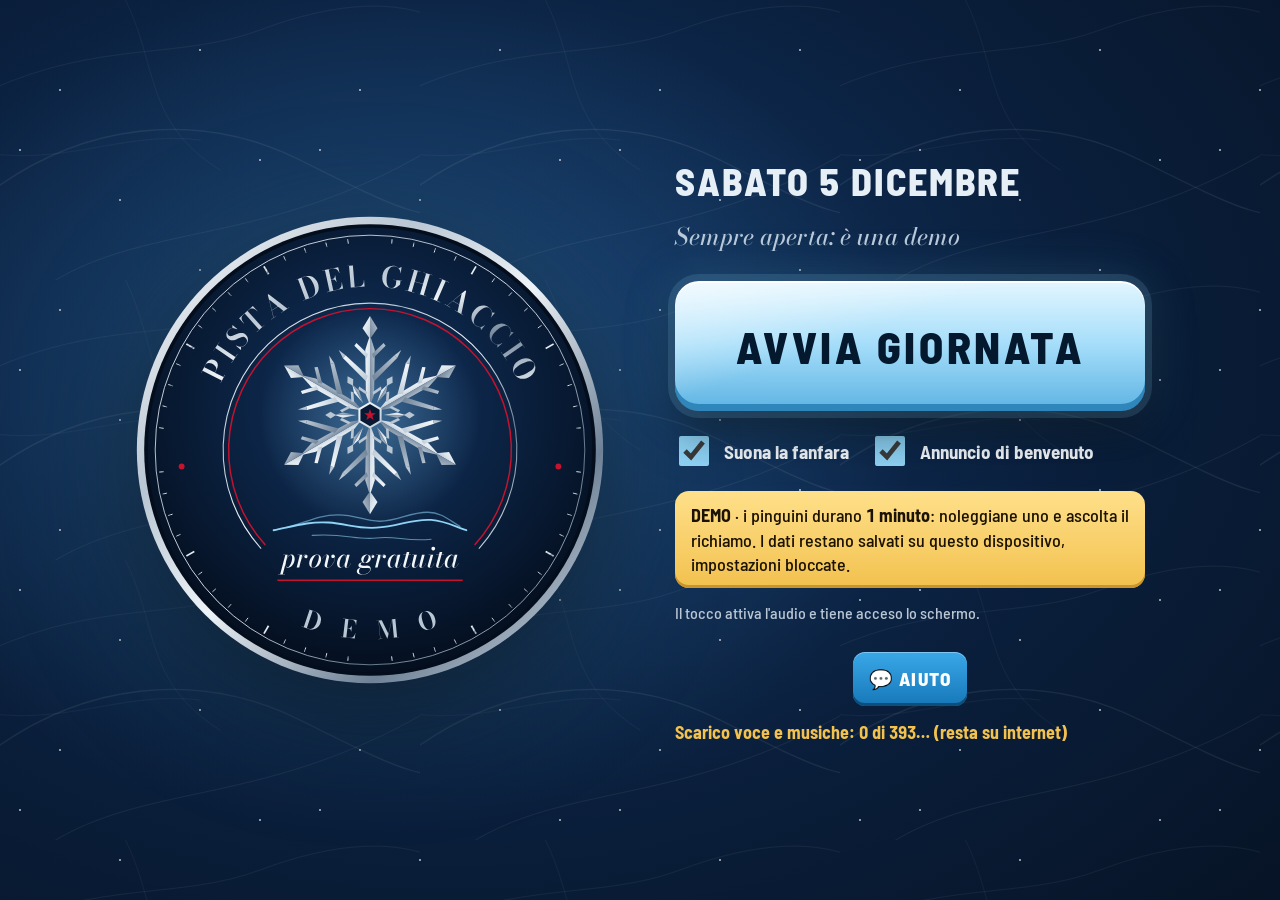
==== commit 29b77986: "Versione 20261119-172337" ====
--- a/index.html
+++ b/index.html
@@ -37,7 +37,7 @@
       <label class="spunta"><input type="checkbox" id="avvio-benvenuto"> Annuncio di benvenuto</label>
       <label class="spunta" id="avvio-yt-riga" hidden><input type="checkbox" id="avvio-yt"> Musica YouTube</label>
     </div>
-    <p class="avvio-demo"><b>DEMO</b> · i pinguini durano <b>1 minuto</b>: noleggiane uno e ascolta il richiamo. Dati finti che si azzerano ogni giorno, impostazioni bloccate.</p>
+    <p class="avvio-demo"><b>DEMO</b> · i pinguini durano <b>1 minuto</b>: noleggiane uno e ascolta il richiamo. I dati restano salvati su questo dispositivo, impostazioni bloccate.</p>
     <p class="avvio-nota">Il tocco attiva l'audio e tiene acceso lo schermo.</p>
     <div id="avvio-licenza" class="avvio-licenza"></div>
     <button id="btn-aiuto-avvio" class="btn-aiuto avvio-aiuto" aria-label="Assistenza">💬 AIUTO</button>
--- a/css/stile.css
+++ b/css/stile.css
@@ -1 +1 @@
-@font-face{font-family:Bodoni;src:url(../font/BodoniModa.ttf) format("truetype");font-weight:400 900;font-display:swap}@font-face{font-family:Bodoni;src:url(../font/BodoniModa-Italic.ttf) format("truetype");font-weight:400 900;font-style:italic;font-display:swap}@font-face{font-family:Barlow;src:url(../font/BarlowSemiCondensed-Medium.ttf) format("truetype");font-weight:500;font-display:swap}@font-face{font-family:Barlow;src:url(../font/BarlowSemiCondensed-Bold.ttf) format("truetype");font-weight:700;font-display:swap}@font-face{font-family:Barlow;src:url(../font/BarlowSemiCondensed-ExtraBold.ttf) format("truetype");font-weight:800;font-display:swap}:root{--notte: #081A33;--abisso: #040D1C;--lastra: #0F2748;--lastra-2: #163563;--filo: rgba(185, 198, 211, .28);--argento: #B9C6D3;--neve: #F3F7FA;--ghiaccio: #8FD3F5;--ghiaccio-scuro: #2C7FB8;--rosso: #C4132F;--rosso-chiaro: #FF5A6E;--giallo: #F2C14E;--verde: #4FD1A5;--raggio: 14px;--barra: 72px;--menu: 124px;color-scheme:dark}*{box-sizing:border-box;-webkit-tap-highlight-color:transparent}html,body{margin:0;height:100%}body{background:radial-gradient(120% 90% at 60% 0%,#10305a 0%,var(--notte) 55%,var(--abisso) 100%) fixed;color:var(--neve);font:500 18px/1.35 Barlow,system-ui,sans-serif;overflow:hidden;user-select:none;-webkit-user-select:none;touch-action:manipulation}button,input,select,textarea{font:inherit;color:inherit}button{cursor:pointer;border:0;background:none}button:focus-visible,input:focus-visible,select:focus-visible,textarea:focus-visible{outline:3px solid var(--ghiaccio);outline-offset:2px}h1,h2,h3{font-family:Bodoni,Georgia,serif;font-weight:600;margin:0;letter-spacing:.01em}h2{font-size:30px}h3{font-size:22px;color:var(--argento)}.num{font-variant-numeric:tabular-nums}[hidden]{display:none!important}.barra{position:fixed;inset:0 0 auto;height:var(--barra);display:flex;align-items:center;gap:18px;padding:0 16px 0 18px;background:#040d1cd1;border-bottom:1px solid var(--filo);backdrop-filter:blur(6px);z-index:20}.barra-icona{width:52px;height:52px;border-radius:50%}.barra-nome{display:flex;flex-direction:column;line-height:1.1;min-width:0}.barra-titolo{font-family:Bodoni,serif;font-size:25px;font-weight:600}.barra-sotto{font-family:Bodoni,serif;font-style:italic;color:var(--argento);font-size:15px}.barra-centro{margin-left:auto;display:flex;align-items:center;gap:14px}.barra-ora{font-size:34px;font-weight:800;font-variant-numeric:tabular-nums;letter-spacing:.02em}.badge{display:inline-flex;align-items:center;gap:6px;padding:5px 12px;border-radius:999px;border:1px solid var(--filo);color:var(--argento);font-weight:700;font-size:16px;white-space:nowrap}.badge.festivo{border-color:var(--rosso-chiaro);color:#ffd6dc;background:#c4132f38}.badge.vacanze{border-color:var(--rosso-chiaro);color:#fff;background:var(--rosso)}.badge.chiuso,.badge.fuori{color:var(--giallo);border-color:var(--giallo)}.badge.finto{color:#1b1200;background:var(--giallo);border-color:var(--giallo)}.stato{display:flex;gap:8px}.stato span{padding:6px 12px;border-radius:10px;font-weight:700;font-size:15px;white-space:nowrap;background:#4fd1a524;color:var(--verde);border:1px solid rgba(79,209,165,.4)}.stato span.ko{background:var(--rosso);color:#fff;border-color:var(--rosso-chiaro);animation:lampo 1s steps(2) infinite}.btn-stop{height:54px;padding:0 22px;border-radius:12px;background:var(--rosso);color:#fff;font-weight:800;font-size:22px;letter-spacing:.04em;border:2px solid #ff8a98}.btn-stop:active{transform:scale(.96)}.menu{position:fixed;top:var(--barra);bottom:0;left:0;width:var(--menu);display:flex;flex-direction:column;gap:8px;padding:12px 10px;background:#040d1c99;border-right:1px solid var(--filo);z-index:10}.menu button{flex:1;max-height:128px;display:flex;flex-direction:column;align-items:center;justify-content:center;gap:6px;border-radius:var(--raggio);color:var(--argento);font-weight:700;font-size:16px}.menu svg{width:42px;height:42px;fill:none;stroke:currentColor;stroke-width:2.6;stroke-linecap:round;stroke-linejoin:round}.menu button.attivo{background:var(--lastra-2);color:var(--neve);box-shadow:inset 4px 0 0 var(--ghiaccio)}.menu button.attivo svg{stroke:var(--ghiaccio)}main{position:fixed;top:var(--barra);left:var(--menu);right:0;bottom:0}.pagina{display:none;height:100%;overflow-y:auto;padding:18px 20px 28px;overscroll-behavior:contain}.pagina.attiva{display:block}.pannello{background:var(--lastra);border:1px solid var(--filo);border-radius:18px;padding:18px}.pannello+.pannello{margin-top:14px}.riga{display:flex;gap:12px;align-items:center;flex-wrap:wrap}.spazio{flex:1}.btn{min-height:64px;padding:0 22px;border-radius:var(--raggio);font-weight:700;font-size:20px;background:var(--lastra-2);border:1px solid var(--filo);color:var(--neve);display:inline-flex;align-items:center;justify-content:center;gap:10px}.btn:active{transform:scale(.97);filter:brightness(1.15)}.btn.primario{background:var(--ghiaccio);color:var(--abisso);border-color:transparent}.btn.pericolo{background:var(--rosso);border-color:var(--rosso-chiaro);color:#fff}.btn.piccolo{min-height:50px;font-size:17px;padding:0 16px}.btn[disabled]{opacity:.4}.etichetta{color:var(--argento);font-size:16px}.vuoto{color:var(--argento);font-style:italic}.spunta{display:inline-flex;align-items:center;gap:12px;font-size:19px;min-height:52px}.spunta input{width:30px;height:30px;accent-color:var(--ghiaccio)}.interruttore{position:relative;display:inline-flex;align-items:center;gap:14px;font-weight:700;font-size:20px;min-height:60px}.interruttore input{appearance:none;width:84px;height:46px;border-radius:999px;background:#3a4a61;position:relative;transition:background .2s}.interruttore input:after{content:"";position:absolute;top:5px;left:5px;width:36px;height:36px;border-radius:50%;background:#fff;transition:transform .2s}.interruttore input:checked{background:var(--verde)}.interruttore input:checked:after{transform:translate(38px)}input[type=text],input[type=number],input[type=time],input[type=date],input[type=datetime-local],input[type=password],select,textarea{min-height:56px;border-radius:12px;border:1px solid var(--filo);background:var(--abisso);padding:0 14px;font-size:20px;color:var(--neve);user-select:text;-webkit-user-select:text}textarea{padding:12px 14px;min-height:100px;resize:vertical;width:100%}input[type=number]{width:120px}input[type=range]{width:100%;height:44px;accent-color:var(--ghiaccio)}.avvio{position:fixed;inset:0;z-index:50;display:flex;align-items:center;justify-content:center;gap:70px;background:radial-gradient(90% 90% at 35% 40%,#143a6b 0%,var(--notte) 55%,var(--abisso) 100%)}.avvio[hidden]{display:none}.avvio-logo{width:min(470px,42vw);filter:drop-shadow(0 20px 50px rgba(0,0,0,.55))}.avvio-colonna{display:flex;flex-direction:column;gap:14px;max-width:470px}.avvio-data{font-family:Bodoni,serif;font-size:34px;margin:0}.avvio-orario{margin:0;color:var(--argento);font-size:22px}.avvio-fondo{display:flex;flex-direction:column;align-items:center;gap:8px;margin:4px 0 0;padding:12px 18px;border:1px solid var(--filo);border-radius:16px;background:#ffffff0a;font-size:21px;font-weight:700}.fondo-comandi{display:flex;align-items:center;gap:10px;white-space:nowrap}.avvio-fondo[hidden]{display:none}.avvio-fondo .btn{min-width:64px;min-height:52px;font-size:20px}.avvio-fondo input{width:110px;height:52px;font-size:26px;font-weight:800;text-align:center}.btn-avvia{margin-top:14px;height:130px;border-radius:22px;background:var(--ghiaccio);color:var(--abisso);font-weight:800;font-size:40px;letter-spacing:.04em;box-shadow:0 0 0 6px #8fd3f52e,0 18px 40px #00000073}.btn-avvia:active{transform:scale(.97)}.avvio-opzioni{display:flex;gap:22px;flex-wrap:wrap}.avvio-nota{color:var(--argento);margin:0;font-size:16px}.velo{position:fixed;inset:0;z-index:60;background:#020710b8;display:flex;align-items:center;justify-content:center;padding:20px}.finestra{background:var(--lastra);border:1px solid var(--filo);border-radius:22px;padding:24px;width:min(760px,100%);max-height:100%;overflow-y:auto;box-shadow:0 30px 80px #0009}.finestra h2{margin-bottom:14px}.finestra .azioni{display:flex;gap:12px;justify-content:flex-end;margin-top:22px;flex-wrap:wrap}.finestra .azioni .btn{min-width:170px}#avvisi{position:fixed;bottom:22px;left:50%;transform:translate(-50%);z-index:70;display:flex;flex-direction:column;gap:10px;align-items:center}.avviso{display:flex;align-items:center;gap:18px;padding:14px 18px 14px 22px;border-radius:16px;background:var(--neve);color:var(--abisso);font-weight:700;font-size:20px;box-shadow:0 14px 40px #00000080}.avviso .btn{min-height:52px;background:var(--abisso);color:var(--neve)}.aggiorna{position:fixed;top:calc(var(--barra) + 10px);left:50%;transform:translate(-50%);z-index:65;padding:18px 30px;border-radius:16px;background:var(--giallo);color:#1b1200;font-weight:800;font-size:21px;box-shadow:0 12px 30px #00000080}.oggi{display:grid;grid-template-columns:1.25fr 1fr;gap:18px;min-height:100%}.cassa{display:flex;flex-direction:column;gap:14px}.btn-ingresso{flex:1;min-height:250px;border-radius:24px;background:var(--ghiaccio);color:var(--abisso);display:flex;flex-direction:column;align-items:center;justify-content:center;gap:4px;box-shadow:inset 0 -8px #040d1c2e}.btn-ingresso:active{transform:scale(.985);filter:brightness(1.1)}.btn-ingresso b{font-size:84px;font-weight:800;line-height:1}.btn-ingresso span{font-size:22px;font-weight:700}.rapidi{display:grid;grid-template-columns:repeat(3,1fr);gap:14px}.rapidi .btn{min-height:110px;font-size:44px;font-weight:800;border-radius:20px}.annulla-riga{display:flex;gap:14px}.annulla-riga .btn{flex:1}.contatori{display:grid;grid-template-columns:1fr 1fr;gap:12px}.contatore{background:var(--abisso);border:1px solid var(--filo);border-radius:14px;padding:12px 16px}.contatore b{display:block;font-size:38px;font-weight:800;font-variant-numeric:tabular-nums;line-height:1.1}.contatore span{color:var(--argento);font-size:16px}.totale{grid-column:span 2;display:flex;align-items:baseline;justify-content:space-between;border-color:var(--ghiaccio)}.totale b{font-size:50px;color:var(--ghiaccio)}.lato{display:flex;flex-direction:column;gap:14px}.giorno-titolo{display:flex;align-items:center;justify-content:space-between;gap:12px}.chiusura-conto{font-size:46px;font-weight:800;font-variant-numeric:tabular-nums;line-height:1.05}.meteo-box{display:flex;align-items:center;gap:16px}.meteo-icona{font-size:56px;line-height:1;white-space:nowrap}.meteo-storia{color:var(--argento);font-size:16px}.promemoria{border-color:var(--giallo);background:#f2c14e1a}.promemoria b{color:var(--giallo)}.griglia-pinguini{display:grid;grid-template-columns:repeat(auto-fill,minmax(146px,1fr));gap:10px}.pinguino{position:relative;aspect-ratio:1 / .8;border-radius:18px;background:var(--lastra);border:2px solid var(--filo);display:flex;flex-direction:column;align-items:center;justify-content:center;overflow:hidden}.pinguino:active{transform:scale(.97)}.pinguino svg.ghiera{position:absolute;width:86%;height:86%}.pinguino .n{position:relative;font-size:56px;font-weight:800;line-height:1;font-variant-numeric:tabular-nums}.pinguino .t{position:relative;font-size:22px;font-weight:700;font-variant-numeric:tabular-nums;color:var(--argento)}.pinguino.libero .t{font-size:17px}.pinguino.uso{background:var(--lastra-2);border-color:var(--ghiaccio)}.pinguino.uso .t{color:var(--ghiaccio)}.pinguino.ultimo{background:#4a3a0c;border-color:var(--giallo);animation:lampeggia .9s ease-in-out infinite}.pinguino.ultimo .t{color:var(--giallo)}.pinguino.scaduto{background:var(--rosso);border-color:#ff9aa6}.pinguino.scaduto .t{color:#fff}.pinguino .turni{position:absolute;top:8px;right:10px;font-size:15px;font-weight:800;color:var(--neve);background:#00000059;padding:2px 8px;border-radius:8px}@keyframes lampeggia{50%{background:#7a5e10}}@keyframes lampo{50%{opacity:.55}}.legenda{display:flex;gap:18px;color:var(--argento);font-size:16px;flex-wrap:wrap}.legenda i{display:inline-block;width:16px;height:16px;border-radius:4px;vertical-align:-2px;margin-right:6px}.suoni{display:grid;grid-template-columns:1fr 380px;gap:18px}.gruppo-suoni{margin-bottom:16px}.gruppo-suoni h3{margin-bottom:10px}.griglia-suoni{display:grid;grid-template-columns:repeat(auto-fill,minmax(190px,1fr));gap:10px}.suono{min-height:84px;border-radius:14px;padding:10px 14px;text-align:left;font-weight:700;font-size:19px;background:var(--lastra-2);border:1px solid var(--filo);border-left:6px solid var(--colore, var(--ghiaccio));display:flex;flex-direction:column;justify-content:center}.suono small{color:var(--argento);font-weight:500;font-size:14px;line-height:1.2;margin-top:3px;display:-webkit-box;-webkit-line-clamp:2;-webkit-box-orient:vertical;overflow:hidden}.suono:active{filter:brightness(1.3);transform:scale(.98)}.suono.suonando{box-shadow:0 0 0 3px var(--ghiaccio)}.lettore .titolo{font-size:20px;font-weight:700;min-height:28px;overflow:hidden;text-overflow:ellipsis;white-space:nowrap}.lettore .comandi{display:grid;grid-template-columns:repeat(3,1fr);gap:10px;margin:12px 0}.lettore .comandi .btn{min-height:72px;font-size:28px}.lista-musica{max-height:220px;overflow-y:auto;margin-top:10px}.lista-musica div{display:flex;align-items:center;gap:10px;padding:8px 0;border-bottom:1px solid var(--filo)}.lista-musica div span{flex:1;overflow:hidden;text-overflow:ellipsis;white-space:nowrap}.lista-musica div.ora span{color:var(--ghiaccio);font-weight:700}.in-onda{color:var(--ghiaccio);font-weight:700;min-height:26px}.filtri{display:flex;gap:10px;flex-wrap:wrap;align-items:center;margin-bottom:14px}.filtri .btn.attivo{background:var(--ghiaccio);color:var(--abisso)}.tessere{display:grid;grid-template-columns:repeat(5,1fr);gap:12px;margin-bottom:14px}.tessera{background:var(--lastra);border:1px solid var(--filo);border-radius:16px;padding:14px 16px}.tessera b{display:block;font-size:34px;font-weight:800;font-variant-numeric:tabular-nums}.tessera span{color:var(--argento);font-size:15px}.grafici{display:grid;grid-template-columns:1fr 1fr;gap:14px}.grafico{background:var(--lastra);border:1px solid var(--filo);border-radius:18px;padding:14px;height:340px;display:flex;flex-direction:column}.grafico.largo{grid-column:span 2}.grafico h3{font-size:19px;margin-bottom:8px}.grafico .tela{position:relative;flex:1;min-height:0}table.tab{width:100%;border-collapse:collapse;font-size:17px}table.tab th{text-align:left;color:var(--argento);font-weight:700;padding:8px 10px;border-bottom:1px solid var(--filo)}table.tab td{padding:10px;border-bottom:1px solid rgba(185,198,211,.12);font-variant-numeric:tabular-nums}table.tab tr.festivo td:first-child{box-shadow:inset 4px 0 0 var(--rosso)}table.tab td.dx,table.tab th.dx{text-align:right}.imp{display:grid;grid-template-columns:1fr 1fr;gap:14px;align-items:start}.campo{display:flex;align-items:center;justify-content:space-between;gap:14px;padding:10px 0;border-bottom:1px solid rgba(185,198,211,.12)}.campo:last-child{border-bottom:0}.campo>span{font-size:19px}.elenco-voce{display:flex;align-items:center;gap:10px;padding:10px 0;border-bottom:1px solid rgba(185,198,211,.12)}.elenco-voce .testo{flex:1}.elenco-voce .testo small{display:block;color:var(--argento)}.tastierino{display:grid;grid-template-columns:repeat(3,110px);gap:12px;justify-content:center;margin-top:16px}.tastierino .btn{min-height:90px;font-size:36px}.pin-puntini{text-align:center;font-size:44px;letter-spacing:16px;min-height:60px}.meteo-scelte{display:grid;grid-template-columns:repeat(3,1fr);gap:12px}.meteo-scelte button,.meteo-extra button{min-height:112px;border-radius:18px;background:var(--lastra-2);border:2px solid var(--filo);display:flex;flex-direction:column;align-items:center;justify-content:center;gap:4px;font-weight:700;font-size:20px}.meteo-scelte button i,.meteo-extra button i{font-style:normal;font-size:46px;line-height:1.1}.meteo-scelte button.sel,.meteo-extra button.sel{border-color:var(--ghiaccio);background:#1d4a80;box-shadow:0 0 0 3px #8fd3f559}.meteo-extra{display:grid;grid-template-columns:1fr 1fr;gap:12px;margin-top:12px}.meteo-extra button{min-height:84px;flex-direction:row;gap:12px}.meteo-extra button i{font-size:36px}.debug-barra{border-color:var(--giallo)}@media (max-width: 1100px){.oggi,.suoni,.imp,.grafici{grid-template-columns:1fr}.grafico.largo{grid-column:auto}.tessere{grid-template-columns:repeat(2,1fr)}.barra-sotto{display:none}}@media (prefers-reduced-motion: reduce){.pinguino.ultimo,.stato span.ko{animation:none}}:root{--alto: env(safe-area-inset-top, 0px);--basso: env(safe-area-inset-bottom, 0px)}.barra{height:calc(var(--barra) + var(--alto));padding-top:var(--alto);padding-left:calc(18px + env(safe-area-inset-left,0px));padding-right:calc(16px + env(safe-area-inset-right,0px))}.menu,main{top:calc(var(--barra) + var(--alto))}.menu{padding-bottom:calc(12px + var(--basso));left:env(safe-area-inset-left,0px)}main{left:calc(var(--menu) + env(safe-area-inset-left,0px));right:env(safe-area-inset-right,0px)}.pagina{padding-bottom:calc(28px + var(--basso));-webkit-overflow-scrolling:touch}html,body{height:100dvh;overscroll-behavior:none}body{-webkit-touch-callout:none;-webkit-text-size-adjust:100%}img,svg,button{-webkit-touch-callout:none;-webkit-user-drag:none}.file-nascosto{position:absolute;width:1px;height:1px;opacity:0;overflow:hidden;pointer-events:none}.tieni-acceso{position:fixed;width:1px;height:1px;opacity:.01;left:0;bottom:0;pointer-events:none}@media (max-width: 1200px){.barra{gap:12px}.barra-ora{font-size:30px}.stato span{padding:6px 9px;font-size:14px}}.avvio-offline{margin:0;font-size:18px;font-weight:700;color:var(--giallo);min-height:24px}.avvio-offline.ok{color:var(--verde)}.incassi-giorno{max-width:760px}table.tab.incassi td{font-size:22px;padding:12px 10px}table.tab.incassi td.dx{font-weight:800}table.tab.incassi tr.festivo td:first-child{color:#ff8a9a}table.tab.incassi tr.totale td{border-top:2px solid var(--filo);border-bottom:0;font-size:24px;font-weight:800}details.cartella{margin-top:12px;border:1px solid var(--filo);border-radius:14px;background:#ffffff08}details.cartella>summary{list-style:none;cursor:pointer;padding:18px 20px;font-size:21px;font-weight:700;display:flex;align-items:center;gap:10px;min-height:64px}details.cartella>summary::-webkit-details-marker{display:none}details.cartella>summary:after{content:"\25b8";margin-left:auto;font-size:22px;transition:transform .15s}details.cartella[open]>summary:after{transform:rotate(90deg)}.cartella-dentro{padding:0 14px 14px}.cartella-dentro>.pannello:first-child{margin-top:0}details.cartella-imp>summary{list-style:none;cursor:pointer;display:flex;align-items:center;min-height:48px}details.cartella-imp>summary::-webkit-details-marker{display:none}details.cartella-imp>summary h3{margin:0;flex:1}details.cartella-imp>summary:after{content:"\25b8";font-size:22px;color:var(--argento);transition:transform .15s}details.cartella-imp[open]>summary:after{transform:rotate(90deg)}details.cartella-imp[open]>summary{margin-bottom:8px}:root{--alto: env(safe-area-inset-top, 0px);--basso: env(safe-area-inset-bottom, 0px);--fondo: #06101f;--sup: #0d1b31;--sup2: #12233e;--sup3: #1a2f50;--riga: #263d61;--testo: #f1f6fb;--tenue: #9fb2c6;--spento: #5f7389;--cromo: #e6eef6;--filetto: #b9c9d9;--gh1: #e9f8ff;--gh2: #9fdcf8;--gh3: #4ea9dc;--gh-ink: #04182e;--r: 16px;--r-s: 12px;--display: "Barlow", "Arial Narrow", sans-serif;--brina: repeating-linear-gradient(28deg, rgba(255,255,255,.035) 0 1px, transparent 1px 5px), repeating-linear-gradient(-62deg, rgba(255,255,255,.028) 0 1px, transparent 1px 7px);--pattini: url("data:image/svg+xml,%3Csvg xmlns='http://www.w3.org/2000/svg' width='420' height='280'%3E%3Cg fill='none' stroke='%23ffffff' stroke-linecap='round'%3E%3Cpath d='M-20 200C80 120 200 110 300 160S440 230 460 200' stroke-opacity='.07' stroke-width='1.3'/%3E%3Cpath d='M-10 90C100 40 180 60 260 30S400 0 440 20' stroke-opacity='.05'/%3E%3Cpath d='M40 290C140 220 260 250 430 150' stroke-opacity='.06'/%3E%3Cpath d='M120 -10C160 60 140 120 220 170' stroke-opacity='.04'/%3E%3Cpath d='M-30 150C60 170 120 130 200 140' stroke-opacity='.05' stroke-width='.8'/%3E%3C/g%3E%3C/svg%3E")}body{background:var(--pattini),radial-gradient(110% 80% at 65% -10%,#143865 0%,#0a1f3c 40%,var(--fondo) 75%) fixed;background-size:420px 280px,auto;-webkit-font-smoothing:antialiased;font-variant-numeric:tabular-nums}h2{font-family:var(--display);font-weight:800;text-transform:uppercase;letter-spacing:.04em;font-size:30px;line-height:1;color:var(--testo)}h3{font-family:var(--display);font-weight:800;text-transform:uppercase;letter-spacing:.05em;font-size:21px;line-height:1.05;color:var(--cromo)}.barra{background:var(--brina),var(--pattini),linear-gradient(180deg,#16325a,#0b1d38);background-size:auto,420px 280px,auto;border-bottom:0;box-shadow:inset 0 -1px #04101f,inset 0 -6px #0c1a30,0 10px 26px #00000080;backdrop-filter:none}.barra:before{content:"";position:absolute;left:7px;right:7px;bottom:9px;top:calc(var(--alto) + 7px);border:1px solid var(--filetto);border-radius:10px;opacity:.45;pointer-events:none}.barra .ang{position:absolute;width:14px;height:14px;z-index:1;background:radial-gradient(circle at 35% 30%,#fff 0 8%,#d6dde4 32%,#6d7680)}.ang.a1{top:var(--alto);left:0;border-radius:0 0 7px}.ang.a2{top:var(--alto);right:0;border-radius:0 0 0 7px}.ang.a3{bottom:0;left:0;border-radius:0 7px 0 0}.ang.a4{bottom:0;right:0;border-radius:7px 0 0}.barra-icona{width:54px;height:54px;filter:drop-shadow(0 3px 8px rgba(0,0,0,.7))}.barra-titolo{font-family:var(--display);font-weight:800;text-transform:uppercase;letter-spacing:.06em;font-size:26px;color:var(--cromo);line-height:1}.barra-sotto{font-size:16px;margin-top:3px;color:var(--filetto)}.barra-ora{display:inline-flex;align-items:center;gap:10px;padding:4px 16px 4px 14px;border-radius:99px;background:#050c17;box-shadow:inset 0 0 0 1px #2d4466,inset 0 2px 6px #000c;font-family:var(--display);font-size:32px;color:#fff}.barra-ora:before{content:"";width:10px;height:10px;border-radius:50%;background:#5fd1ff;box-shadow:0 0 10px 2px #5fd1ffcc;animation:respiro 2.4s ease-in-out infinite}@keyframes respiro{50%{opacity:.45}}.badge{font-family:var(--display);text-transform:uppercase;letter-spacing:.05em;font-size:15px;padding:6px 13px;background:#00000040}.stato span{font-family:var(--display);text-transform:uppercase;letter-spacing:.05em;background:#0000004d;box-shadow:inset 0 0 0 1px #4fd1a573;border:0;display:inline-flex;align-items:center;gap:7px}.stato span:before{content:"";width:8px;height:8px;border-radius:50%;background:var(--verde);box-shadow:0 0 8px 1px #4fd1a5cc}.stato span.ko{background:var(--rosso);box-shadow:inset 0 0 0 1px #ff8a98}.stato span.ko:before{background:#fff;box-shadow:0 0 8px 2px #fff}.btn-stop{font-family:var(--display);letter-spacing:.08em;border:0;background:linear-gradient(180deg,#ea3a4d,#b5132b);box-shadow:inset 0 1px #ffffff4d,inset 0 -4px #7d0c1d,0 6px 16px #c4132f59}.menu{background:linear-gradient(180deg,#050c18d9,#050c18a6);border-right:0;box-shadow:inset -1px 0 #1a2c48;gap:10px}.menu button{position:relative;font-family:var(--display);text-transform:uppercase;letter-spacing:.06em;font-size:15px;background:var(--sup);color:var(--tenue);box-shadow:inset 0 1px #ffffff0d,inset 0 -3px #040b16,0 2px 6px #0000004d}.menu button:before{content:"";position:absolute;top:10px;right:10px;width:8px;height:8px;border-radius:50%;background:#22344f;box-shadow:inset 0 1px 1px #0009}.menu svg{stroke-width:2.3}.menu button.attivo{background:linear-gradient(180deg,#1d3a63,#12284a);color:#fff;box-shadow:inset 0 0 0 1px #35557f,inset 0 -3px 0 var(--rosso),0 4px 12px #0006}.menu button.attivo:before{background:#5fd1ff;box-shadow:0 0 10px 2px #5fd1ffcc}.menu button.attivo svg{stroke:var(--gh2);filter:drop-shadow(0 0 6px rgba(143,211,245,.45))}.pannello,.tessera,.grafico{background:linear-gradient(180deg,var(--sup2),var(--sup));border:0;border-radius:var(--r);box-shadow:inset 0 0 0 1px var(--riga),inset 0 1px #ffffff0a,0 8px 22px #0000004d}.pannello>h3:first-child,.grafico>h3:first-child{margin-bottom:10px!important}.finestra{background:var(--brina),linear-gradient(180deg,#14294a,#0c1b33);border:0;box-shadow:inset 0 0 0 1px #35557f,inset 0 3px 0 var(--filetto),0 30px 80px #000000b3}.velo{background:#020710c7;backdrop-filter:blur(3px);-webkit-backdrop-filter:blur(3px)}.promemoria{background:linear-gradient(180deg,#f2c14e24,#f2c14e0f);box-shadow:inset 0 0 0 1px #f2c14e8c,inset 4px 0 0 var(--giallo)}.btn{font-family:var(--display);text-transform:uppercase;letter-spacing:.05em;font-weight:800;border:0;color:var(--testo);background:linear-gradient(180deg,#213b62,#182d4d);box-shadow:inset 0 1px #ffffff14,inset 0 0 0 1px #2d4a74,inset 0 -3px #0a1729,0 3px 8px #00000059;transition:transform .08s,filter .15s}.btn:active{transform:translateY(2px);filter:brightness(1.15)}.btn.primario{color:var(--gh-ink);background:linear-gradient(180deg,var(--gh1) 0%,var(--gh2) 45%,var(--gh3) 100%);box-shadow:inset 0 1px #fffc,inset 0 -3px #2a7fb3,0 5px 18px #5fbef04d}.btn.pericolo{background:linear-gradient(180deg,#e8394c,#ad1328);box-shadow:inset 0 1px #ffffff40,inset 0 -3px #6d0a18,0 4px 14px #c4132f4d}.btn.piccolo{font-size:16px}.filtri .btn.attivo{color:#fff;background:linear-gradient(180deg,#1d3a63,#12284a);box-shadow:inset 0 0 0 1px #4a6c99,inset 0 -3px 0 var(--rosso)}.btn-ingresso{position:relative;overflow:hidden;color:var(--gh-ink);background:var(--pattini),linear-gradient(160deg,#ffffff8c,#fff0 38%),linear-gradient(180deg,#e3f6ff,#a6defa 48%,#5db3e3);background-size:420px 280px,auto,auto;box-shadow:inset 0 2px #ffffffe6,inset 0 0 0 1px #ffffff59,inset 0 -8px #2f86bb,0 14px 34px #3caae647}.btn-ingresso:after{content:"";position:absolute;top:-40%;bottom:-40%;width:26%;left:-40%;background:linear-gradient(90deg,transparent,rgba(255,255,255,.55),transparent);transform:rotate(18deg);animation:riflesso 7s ease-in-out infinite}@keyframes riflesso{0%,70%{left:-40%}to{left:130%}}.btn-ingresso b{font-family:var(--display);font-size:104px;letter-spacing:.01em;text-shadow:0 2px 0 rgba(255,255,255,.5)}.btn-ingresso span{font-family:var(--display);text-transform:uppercase;letter-spacing:.08em;font-weight:800;font-size:23px}.btn-ingresso:active{transform:translateY(3px)}.rapidi .btn{font-size:48px;letter-spacing:.02em;background:linear-gradient(180deg,#1f3a62,#152a49);box-shadow:inset 0 1px #ffffff14,inset 0 0 0 1px #2d4a74,inset 0 -4px 0 var(--gh3),0 4px 10px #00000059}.annulla-riga .btn{color:var(--tenue);box-shadow:inset 0 1px #ffffff0f,inset 0 0 0 1px #2d4a74,inset 0 -3px #4a5d78}.contatori{gap:0;border-radius:var(--r);overflow:hidden;background:#071223;box-shadow:inset 0 0 0 1px var(--riga)}.contatore{background:none;border:0;border-radius:0;padding:12px 16px 11px;text-align:center}.contatore+.contatore:not(.totale){box-shadow:inset 1px 0 0 var(--riga)}.contatore b{font-family:var(--display);font-size:44px;line-height:1;letter-spacing:.02em}.contatore span{font-size:15px;font-weight:700}.totale{text-align:left;align-items:center;padding:14px 18px;background:var(--brina),linear-gradient(180deg,#13284a,#0c1b33);box-shadow:inset 0 1px 0 var(--riga),inset 0 3px 0 var(--filetto)}.totale span{font-family:var(--display);text-transform:uppercase;letter-spacing:.07em;font-size:18px;color:var(--cromo)}.totale b{font-size:58px;color:var(--gh2);text-shadow:0 0 22px rgba(143,211,245,.35)}.giorno-titolo h2{font-size:28px}.chiusura-conto{font-family:var(--display);font-size:64px;letter-spacing:.02em;color:#fff}.meteo-box .btn{white-space:nowrap}.pinguino{border:0;border-radius:18px;background:linear-gradient(180deg,#132848,#0c1b33);box-shadow:inset 0 0 0 1px var(--riga),inset 0 1px #ffffff0d,inset 0 -4px #081325,0 4px 12px #0000004d}.pinguino .n{font-family:var(--display);font-size:62px;letter-spacing:.01em}.pinguino .t{font-family:var(--display);letter-spacing:.04em}.pinguino.libero .t{text-transform:uppercase;color:var(--spento)}.pinguino.libero .n{color:#c9d6e3}.pinguino.uso{border:0;background:var(--pattini),linear-gradient(180deg,#1c4373,#11294b);background-size:420px 280px,auto;box-shadow:inset 0 0 0 2px var(--gh3),inset 0 -4px 0 var(--gh2),0 0 20px #5fbef038}.pinguino.ultimo{border:0;background:linear-gradient(180deg,#5a4610,#3b2d08);box-shadow:inset 0 0 0 2px var(--giallo),inset 0 -4px 0 var(--giallo),0 0 22px #f2c14e4d}.pinguino.scaduto{border:0;background:repeating-linear-gradient(135deg,#d01a35 0 16px,#a8102a 16px 32px);box-shadow:inset 0 0 0 2px #ff9aa6,inset 0 -4px #ffd0d6,0 0 26px #d01a3573}.pinguino .turni{font-family:var(--display);letter-spacing:.04em;background:#00000073;box-shadow:inset 0 0 0 1px #fff3}.legenda{font-family:var(--display);text-transform:uppercase;letter-spacing:.05em;font-size:14px}.suono{border:0;border-radius:14px;font-family:var(--display);letter-spacing:.02em;background:linear-gradient(180deg,#1c3559,#142a48);box-shadow:inset 0 1px #ffffff12,inset 0 0 0 1px #2a4670,inset 0 -4px 0 var(--colore, var(--gh3)),0 3px 8px #0000004d}.suono small{font-family:Barlow,sans-serif;letter-spacing:0}.suono.suonando{box-shadow:inset 0 0 0 2px var(--gh2),inset 0 -4px 0 var(--colore, var(--gh3)),0 0 18px #8fd3f566}.gruppo-suoni h3{display:flex;align-items:center;gap:10px}.gruppo-suoni h3:after{content:"";flex:1;height:1px;background:linear-gradient(90deg,var(--riga),transparent)}.lettore .titolo{font-family:var(--display);letter-spacing:.03em}.in-onda{font-family:var(--display);text-transform:uppercase;letter-spacing:.05em;color:var(--gh2)}.tessera{text-align:center;padding:14px 10px 12px}.tessera b{font-family:var(--display);font-size:40px;line-height:1.05;letter-spacing:.02em}.tessera span{font-weight:700;font-size:14px}.tessere .tessera:first-child{box-shadow:inset 0 0 0 1px var(--riga),inset 0 3px 0 var(--filetto),0 8px 22px #0000004d}.tessere .tessera:first-child b{color:var(--gh2)}table.tab th{font-family:var(--display);text-transform:uppercase;letter-spacing:.05em;font-size:15px}.campo{border-bottom:1px solid #1d3253}.campo>span{font-size:18px;font-weight:600}input[type=text],input[type=number],input[type=time],input[type=date],input[type=datetime-local],input[type=password],select,textarea{background:#050d19;border:1px solid var(--riga);font-weight:700;box-shadow:inset 0 2px 5px #00000080}input:focus,select:focus,textarea:focus{outline:none;border-color:var(--gh2);box-shadow:0 0 0 3px #8fd3f533,inset 0 2px 5px #00000080}.interruttore input{background:#26364d;box-shadow:inset 0 2px 5px #0009}.interruttore input:after{background:linear-gradient(180deg,#fff,#cfd8e2);box-shadow:0 2px 5px #00000080}.interruttore input:checked{background:linear-gradient(180deg,#3fbf92,#2a9670)}.meteo-scelte button,.meteo-extra button{border:0;font-family:var(--display);text-transform:uppercase;letter-spacing:.05em;background:linear-gradient(180deg,#1c3559,#142a48);box-shadow:inset 0 1px #ffffff12,inset 0 0 0 1px #2a4670,inset 0 -4px #0a1729,0 3px 8px #0000004d}.meteo-scelte button.sel,.meteo-extra button.sel{border:0;background:linear-gradient(180deg,#2a5a90,#1b3f6c);box-shadow:inset 0 0 0 2px var(--gh2),inset 0 -4px 0 var(--rosso),0 0 18px #8fd3f559}.avviso{background:linear-gradient(180deg,#fff,#e2edf6);color:var(--gh-ink);box-shadow:inset 0 -3px 0 var(--gh3),0 16px 40px #0000008c;font-family:var(--display);letter-spacing:.02em;font-size:21px}.aggiorna{font-family:var(--display);text-transform:uppercase;letter-spacing:.05em;box-shadow:inset 0 -3px #a07a1c,0 12px 30px #00000080}.avvio{background:var(--pattini),radial-gradient(70% 80% at 30% 45%,rgba(95,190,240,.18) 0%,transparent 60%),radial-gradient(100% 100% at 35% 40%,#143a6b 0%,#0a1f3c 50%,var(--fondo) 100%);background-size:420px 280px,auto,auto;overflow:hidden}.avvio-neve{position:absolute;inset:-100px 0 0;pointer-events:none;opacity:.55;background-image:radial-gradient(2px 2px at 20px 30px,#fff 50%,transparent 51%),radial-gradient(1.5px 1.5px at 120px 80px,#fff 50%,transparent 51%),radial-gradient(2.5px 2.5px at 200px 150px,#fff 50%,transparent 51%),radial-gradient(1.5px 1.5px at 60px 190px,#fff 50%,transparent 51%),radial-gradient(2px 2px at 260px 40px,#fff 50%,transparent 51%);background-size:300px 220px;animation:nevica 16s linear infinite}@keyframes nevica{to{transform:translateY(220px)}}.avvio-logo,.avvio-colonna{position:relative}.avvio-logo{filter:drop-shadow(0 24px 60px rgba(0,0,0,.6)) drop-shadow(0 0 40px rgba(95,190,240,.15))}.avvio-data{font-family:var(--display);font-weight:800;text-transform:uppercase;letter-spacing:.05em;font-size:38px;color:var(--cromo)}.avvio-orario{font-family:Bodoni,serif;font-style:italic;font-size:24px;color:var(--filetto)}.btn-avvia{position:relative;overflow:hidden;border-radius:24px;color:var(--gh-ink);font-family:var(--display);font-size:44px;letter-spacing:.08em;background:linear-gradient(160deg,#ffffff8c,#fff0 40%),linear-gradient(180deg,#e3f6ff,#a6defa 48%,#5db3e3);box-shadow:inset 0 2px #ffffffe6,inset 0 -7px #2f86bb,0 0 0 7px #8fd3f524,0 20px 46px #00000080,0 0 50px #5fbef040}.btn-avvia:after{content:"";position:absolute;top:-40%;bottom:-40%;width:22%;left:-40%;background:linear-gradient(90deg,transparent,rgba(255,255,255,.6),transparent);transform:rotate(18deg);animation:riflesso 5s ease-in-out infinite}.btn-avvia:active{transform:translateY(3px)}.avvio-opzioni .spunta{font-weight:700}@media (prefers-reduced-motion: reduce){.avvio-neve,.btn-ingresso:after,.btn-avvia:after,.barra-ora:before{animation:none}}@media (max-width: 1200px){.barra-titolo{font-size:22px}.barra-ora{font-size:28px;padding:3px 13px 3px 11px}}.yt-box{position:fixed;right:calc(14px + env(safe-area-inset-right,0px));bottom:calc(14px + var(--basso));z-index:30;padding:8px 8px 6px;border-radius:16px;background:linear-gradient(180deg,#14294a,#0b1a31);box-shadow:inset 0 0 0 1px #35557f,inset 0 3px 0 var(--filetto),0 14px 34px #0009}.yt-box iframe{display:block;width:356px;height:200px;border:0;border-radius:10px;background:#000}.yt-titolo{display:block;max-width:356px;margin-top:5px;font-family:var(--display);letter-spacing:.03em;font-size:15px;color:var(--gh2);white-space:nowrap;overflow:hidden;text-overflow:ellipsis}.yt-titolo:empty{display:none}body.yt-attivo .pagina{padding-bottom:calc(260px + var(--basso))}.yt-intestazione{display:flex;align-items:center;gap:10px}.yt-logo{display:inline-grid;place-items:center;width:34px;height:24px;border-radius:7px;background:linear-gradient(180deg,#ff3b3b,#c4161c);color:#fff;font-size:13px}.yt-avviso{margin:8px 0;padding:10px 12px;border-radius:12px;background:#f2c14e24;box-shadow:inset 0 0 0 1px var(--giallo);color:var(--giallo);font-weight:700}.avvio-licenza{display:flex;flex-direction:column;gap:10px}.avvio-licenza:empty{display:none}.avvio-licenza b{font-family:var(--display);font-size:24px;letter-spacing:.02em}.avvio-licenza.avviso{padding:16px 18px;border-radius:18px;background:#f2c14e1f;box-shadow:inset 0 0 0 1px var(--giallo);color:inherit}.avvio-licenza.avviso b{color:var(--giallo)}.avvio-licenza.scaduta{padding:18px;border-radius:18px;background:#c4132f29;box-shadow:inset 0 0 0 1px var(--rosso-chiaro)}.avvio-licenza.scaduta b{color:#ffd6dc}.avvio-licenza input{min-height:56px;width:100%}.pannello.licenza.avviso{box-shadow:inset 0 0 0 1px var(--giallo),inset 0 3px 0 var(--giallo)}.pannello.licenza.scaduta{box-shadow:inset 0 0 0 1px var(--rosso-chiaro),inset 0 3px 0 var(--rosso)}body.sola-lettura .menu button[data-pagina=oggi],body.sola-lettura .menu button[data-pagina=pinguini],body.sola-lettura .menu button[data-pagina=suoni]{display:none}.riattiva{position:fixed;inset:0;z-index:90;display:flex;flex-direction:column;align-items:center;justify-content:center;gap:14px;background:radial-gradient(70% 70% at 50% 50%,#d01a35eb,#780818f2);color:#fff;border:0;font-family:var(--display);text-transform:uppercase;letter-spacing:.06em;cursor:pointer}.riattiva b{font-size:84px;line-height:1;animation:respiro 1.4s ease-in-out infinite}.riattiva span{font-size:32px}.codice-tablet{font-family:var(--display);font-size:20px;letter-spacing:.03em;color:var(--tenue)}.codice-tablet b{color:#fff;font-size:26px;letter-spacing:.12em;user-select:all;-webkit-user-select:all}.avvio-licenza a.btn{text-decoration:none}.avvio-demo{margin:0;padding:12px 16px;border-radius:14px;font-size:18px;color:#1b1200;background:linear-gradient(180deg,#ffe08a,#f2c14e);box-shadow:inset 0 -3px #c8952c}.btn-guida{height:54px;padding:0 18px;border-radius:12px;border:0;color:#1b1200;font-family:var(--display);font-weight:800;font-size:20px;letter-spacing:.06em;background:linear-gradient(180deg,#ffe08a,#f2c14e 50%,#c8952c);box-shadow:inset 0 1px #fff9,inset 0 -3px #8a6414}.guida dl{margin:0;display:grid;grid-template-columns:210px 1fr;gap:10px 18px}.guida dt{font-family:var(--display);font-weight:800;text-transform:uppercase;letter-spacing:.04em;color:var(--gh2);font-size:19px}.guida dd{margin:0;font-size:19px;line-height:1.35}.guida-prova{margin:16px 0 0;padding:14px 16px;border-radius:14px;font-size:19px;background:#f2c14e24;box-shadow:inset 0 0 0 1px var(--giallo)}.guida-passi{margin:0;padding-left:26px;font-size:21px;line-height:1.5}@media (max-width: 760px){.guida dl{grid-template-columns:1fr}}.gira-telefono{display:none}@media (orientation: portrait) and (max-width: 700px){.gira-telefono{position:fixed;inset:0;z-index:200;display:flex;flex-direction:column;align-items:center;justify-content:center;gap:16px;padding:30px;text-align:center;color:#fff;background:radial-gradient(90% 70% at 50% 40%,#163a68,#06101f)}.gira-telefono b{font-family:var(--display);font-size:34px;text-transform:uppercase;letter-spacing:.05em;line-height:1.1}.gira-telefono span{color:var(--argento);font-size:19px}.gira-icona{font-size:90px;animation:gira 2.4s ease-in-out infinite}}@keyframes gira{0%,30%{transform:rotate(0)}55%,85%{transform:rotate(-90deg)}to{transform:rotate(0)}}@media (max-height: 500px){.menu{overflow-y:auto;gap:6px;padding:8px 6px}.menu button{flex:none;min-height:74px}}.demo-avviso{display:flex;flex-direction:column;gap:6px;margin-bottom:14px;box-shadow:inset 0 0 0 2px var(--giallo),0 8px 22px #0000004d!important;background:linear-gradient(180deg,#f2c14e2e,#f2c14e0f)!important}.demo-avviso b{font-family:var(--display);font-size:24px;text-transform:uppercase;letter-spacing:.04em;color:var(--giallo)}.demo-avviso span{font-size:18px}.demo-bloccata .pannello:not(.licenza):not(.demo-avviso){position:relative}.demo-bloccata .pannello:not(.licenza):not(.demo-avviso):after{content:"\1f512  Modificabile nella versione definitiva";position:absolute;inset:0;z-index:2;border-radius:inherit;display:flex;align-items:flex-end;justify-content:center;padding:12px 16px;font-family:var(--display);font-weight:800;font-size:16px;letter-spacing:.04em;text-transform:uppercase;color:var(--giallo);background:#06101f73;cursor:not-allowed}.demo-bloccata .pannello.licenza input,.demo-bloccata .pannello.licenza .btn,.demo-bloccata .pannello.licenza .codice-tablet{display:none}.menu-turni{display:none!important}body.con-turni .menu-turni{display:flex!important}body.con-turni .menu button{max-height:104px}.turni{display:grid;grid-template-columns:430px 1fr;gap:18px;min-height:100%}.turni-cassa{display:flex;flex-direction:column;gap:12px}.turni-durate{display:grid;grid-template-columns:repeat(3,1fr);gap:10px}.turni-durata{min-height:92px;border-radius:16px;display:flex;flex-direction:column;align-items:center;justify-content:center;gap:2px;font-family:var(--display);color:#fff;background:linear-gradient(180deg,#1f3a62,#152a49);box-shadow:inset 0 1px #ffffff14,inset 0 0 0 1px #2d4a74,inset 0 -4px #0a1729}.turni-durata b{font-size:28px;font-weight:800;letter-spacing:.02em}.turni-durata span{font-size:19px;color:var(--argento);font-weight:700}.turni-durata.sel{background:linear-gradient(180deg,#2a5a90,#1b3f6c);box-shadow:inset 0 0 0 2px var(--gh2),inset 0 -4px 0 var(--rosso),0 0 18px #8fd3f559}.turni-durata.sel span{color:var(--gh1)}.turni-display{height:96px;border-radius:16px;display:flex;align-items:center;justify-content:center;font-family:var(--display);font-weight:800;font-size:76px;letter-spacing:.06em;color:#fff;background:#050d19;box-shadow:inset 0 0 0 1px var(--riga),inset 0 3px 8px #0009}.turni-display.vuoto{color:var(--spento)}.turni-tastierino{display:grid;grid-template-columns:repeat(3,1fr);gap:10px}.turni-tasto{min-height:72px;font-size:36px}.turni-avvia{min-height:110px;border-radius:22px;display:flex;flex-direction:column;align-items:center;justify-content:center;color:var(--gh-ink);font-family:var(--display);background:linear-gradient(160deg,#ffffff8c,#fff0 40%),linear-gradient(180deg,#e3f6ff,#a6defa 48%,#5db3e3);box-shadow:inset 0 2px #ffffffe6,inset 0 -7px #2f86bb,0 14px 34px #3caae647}.turni-avvia b{font-size:46px;font-weight:800;letter-spacing:.08em;line-height:1}.turni-avvia span{font-size:21px;font-weight:800;letter-spacing:.05em;text-transform:uppercase}.turni-avvia:active{transform:translateY(3px)}.turni-conta{font-family:var(--display);font-weight:800;font-size:22px;color:var(--gh2)}.turni-lista{display:grid;grid-template-columns:repeat(auto-fill,minmax(150px,1fr));gap:10px;align-content:start}.turno-card{border-radius:16px;padding:10px 8px 9px;display:flex;flex-direction:column;align-items:center;gap:2px;color:#fff;font-family:var(--display);background:linear-gradient(180deg,#1c4373,#11294b);box-shadow:inset 0 0 0 2px var(--gh3),inset 0 -4px 0 var(--gh2)}.turno-card b{font-size:50px;font-weight:800;line-height:1}.turno-card .t{font-size:24px;font-weight:800;color:var(--gh2);font-variant-numeric:tabular-nums}.turno-card small{font-family:Barlow,sans-serif;font-size:13px;color:var(--argento);text-align:center}.turno-card.ultimo{background:linear-gradient(180deg,#5a4610,#3b2d08);box-shadow:inset 0 0 0 2px var(--giallo),inset 0 -4px 0 var(--giallo)}.turno-card.ultimo .t{color:var(--giallo)}.turno-card.scaduto{background:repeating-linear-gradient(135deg,#d01a35 0 16px,#a8102a 16px 32px);box-shadow:inset 0 0 0 2px #ff9aa6,inset 0 -4px #ffd0d6}.turno-card.scaduto .t,.turno-card.scaduto small{color:#fff}@media (max-width: 1100px){.turni{grid-template-columns:1fr}}.conta-oggi{display:grid;grid-template-columns:1fr 1fr 1.3fr;border-radius:var(--r);overflow:hidden;background:#071223;box-shadow:inset 0 0 0 1px var(--riga)}.conta-oggi>div{padding:10px 12px;text-align:center}.conta-oggi>div+div{box-shadow:inset 1px 0 0 var(--riga)}.conta-oggi b{display:block;font-family:var(--display);font-weight:800;font-size:34px;line-height:1}.conta-oggi span{font-size:14px;color:var(--tenue);font-weight:700}.incasso-nascosto{display:flex;align-items:center;justify-content:center;gap:10px;padding:8px 12px;color:var(--tenue);box-shadow:inset 1px 0 0 var(--riga);font-family:var(--display)}.incasso-nascosto span{font-size:14px;text-transform:uppercase;letter-spacing:.05em}.incasso-nascosto b{font-size:22px;color:var(--spento);letter-spacing:.1em}.incasso-nascosto i{font-style:normal;font-size:20px;opacity:.7}.incasso-nascosto.visibile b{color:var(--gh2);letter-spacing:.02em}.btn-chiudi-giornata{min-height:54px;font-size:18px;color:var(--tenue);box-shadow:inset 0 1px #ffffff0f,inset 0 0 0 1px #2d4a74,inset 0 -3px #4a5d78}.btn-vai-turni{min-height:64px;font-size:22px;box-shadow:inset 0 1px #ffffff14,inset 0 0 0 1px #2d4a74,inset 0 -4px 0 var(--giallo)}.pista-adesso h2{font-size:26px}.pista-tessere{display:grid;grid-template-columns:repeat(auto-fit,minmax(140px,1fr));gap:10px;margin:12px 0}.pista-tessera{padding:12px 10px;border-radius:14px;text-align:center;color:#fff;font-family:var(--display);background:linear-gradient(180deg,#1c3559,#142a48);box-shadow:inset 0 0 0 1px #2a4670,inset 0 -4px 0 var(--gh3)}.pista-tessera b{display:block;font-size:48px;font-weight:800;line-height:1}.pista-tessera span{font-size:15px;color:var(--argento);text-transform:uppercase;letter-spacing:.04em}.pista-tessera em{display:block;margin-top:4px;font-style:normal;font-weight:800;color:#fff;background:var(--rosso);border-radius:8px;padding:2px 8px}.pista-tessera.allarme{box-shadow:inset 0 0 0 2px var(--rosso-chiaro),inset 0 -4px 0 var(--rosso)}.chiusura-riga{align-items:flex-end}.chiusura-riga .chiusura-conto{font-size:48px}.prossimo-annuncio{margin-top:12px;padding-top:10px;border-top:1px solid #1d3253}.prossimo-annuncio b{display:block;font-size:20px}.meteo-piccolo .meteo-icona{font-size:40px}.fine-stagione{margin:4px 4px 0}.chiusura-riga2{display:flex;justify-content:space-between;padding:8px 0;border-bottom:1px solid #1d3253;font-size:21px}.chiusura-totale{display:flex;justify-content:space-between;align-items:baseline;margin:10px 0 6px;font-family:var(--display)}.chiusura-totale span{font-size:20px;text-transform:uppercase;letter-spacing:.05em;color:var(--cromo)}.chiusura-totale b{font-size:46px;color:var(--gh2)}.chiusura-diff{font-family:var(--display);font-size:26px}.chiusura-diff.ok{color:var(--verde)}.chiusura-diff.piu{color:var(--giallo)}.chiusura-diff.meno{color:var(--rosso-chiaro)}table.tab td.piu{color:var(--giallo)}table.tab td.meno{color:var(--rosso-chiaro)}@media (max-width: 1100px){.suoni>div:last-child{order:-1}}.ogni-min{display:inline-flex;align-items:center;gap:8px;font-family:var(--display);font-weight:700;font-size:17px;color:var(--tenue);white-space:nowrap}.ogni-min .ogni-min-campo{width:96px;min-height:52px;text-align:center}.menu-armadi{display:none!important}body.con-armadi .menu-armadi{display:flex!important}.griglia-chiavi{display:grid;grid-template-columns:repeat(auto-fill,minmax(118px,1fr));gap:10px}.chiave{aspect-ratio:1 / .78;border-radius:16px;display:flex;flex-direction:column;align-items:center;justify-content:center;gap:2px;color:#fff;font-family:var(--display);background:linear-gradient(180deg,#132848,#0c1b33);box-shadow:inset 0 0 0 1px var(--riga),inset 0 -4px #081325}.chiave b{font-size:46px;font-weight:800;line-height:1}.chiave span{font-size:15px;color:var(--spento);text-transform:uppercase;letter-spacing:.04em}.chiave.fuori{background:linear-gradient(180deg,#5a4610,#3b2d08);box-shadow:inset 0 0 0 2px var(--giallo),inset 0 -4px 0 var(--giallo)}.chiave.fuori span{color:var(--giallo)}.turni-successivo{min-height:60px;font-size:20px;box-shadow:inset 0 1px #ffffff14,inset 0 0 0 1px #2d4a74,inset 0 -3px 0 var(--giallo)}body.con-turni.con-armadi .menu button{max-height:92px;font-size:14px}body.con-turni.con-armadi .menu svg{width:36px;height:36px}.cassa-scontrino{display:flex;flex-direction:column;gap:12px;height:100%}.sc-striscia{display:flex;align-items:center;gap:10px;flex-wrap:wrap;padding:10px 12px;border-radius:16px;background:linear-gradient(180deg,var(--sup2),var(--sup));box-shadow:inset 0 0 0 1px var(--riga)}.sc-inpista{display:flex;align-items:center;gap:8px;flex-wrap:wrap}.sc-chip{display:inline-flex;align-items:center;gap:6px;padding:6px 12px;border-radius:999px;font-family:var(--display);font-weight:800;font-size:17px;letter-spacing:.03em;color:#fff;background:#0a1729;box-shadow:inset 0 0 0 1px #2d4a74}.sc-chip i{width:14px;height:14px;border-radius:50%;background:var(--c, #fff);box-shadow:0 0 8px var(--c, #fff)}.sc-chip small{font-family:Barlow,sans-serif;font-weight:600;color:var(--tenue)}.sc-chip.scaduto{background:var(--rosso);box-shadow:inset 0 0 0 1px #ff9aa6}.sc-prossimo{font-size:15px}.scontrino{display:grid;grid-template-columns:1.05fr 1fr 1fr;gap:14px;min-height:0;flex:1}.sc-sinistra{display:flex;flex-direction:column;gap:12px}.sc-colore{display:flex;flex-direction:column;align-items:center;padding:10px;border-radius:16px;background:#0a1729;box-shadow:inset 0 0 0 3px var(--c),0 0 24px color-mix(in srgb,var(--c) 40%,transparent)}.sc-colore span{font-family:var(--display);text-transform:uppercase;letter-spacing:.08em;font-size:14px;color:var(--tenue)}.sc-colore b{font-family:var(--display);font-weight:800;font-size:44px;line-height:1;color:var(--c);letter-spacing:.06em}.sc-colore small{color:var(--argento);font-size:15px}.sc-prodotti{display:grid;grid-template-columns:1fr 1fr;gap:10px}.sc-prodotto{min-height:120px;border-radius:20px;display:flex;flex-direction:column;align-items:center;justify-content:center;gap:4px;color:#fff;font-family:var(--display);background:linear-gradient(180deg,#1f3a62,#152a49);box-shadow:inset 0 1px #ffffff14,inset 0 0 0 1px #2d4a74,inset 0 -5px 0 var(--gh3),0 4px 10px #00000059}.sc-prodotto b{font-size:25px;font-weight:800;text-transform:uppercase;letter-spacing:.03em;text-align:center;line-height:1.05}.sc-prodotto span{font-size:18px;color:var(--argento);font-weight:700}.sc-prodotto.tempo{grid-column:span 2;min-height:150px;color:var(--gh-ink);background:linear-gradient(160deg,#ffffff8c,#fff0 40%),linear-gradient(180deg,#e3f6ff,#a6defa 48%,#5db3e3);box-shadow:inset 0 2px #ffffffe6,inset 0 -7px #2f86bb,0 10px 26px #3caae640}.sc-prodotto.tempo b{font-size:34px}.sc-prodotto.tempo span{color:var(--gh-ink);font-size:22px}.sc-prodotto.pinguino{box-shadow:inset 0 1px #ffffff14,inset 0 0 0 1px #2d4a74,inset 0 -5px 0 var(--verde)}.sc-prodotto.armadietto{box-shadow:inset 0 1px #ffffff14,inset 0 0 0 1px #2d4a74,inset 0 -5px 0 var(--giallo)}.sc-prodotto:active,.sc-paga-btn:active{transform:translateY(3px)}.sc-centro{display:flex;flex-direction:column;gap:8px;padding:14px;border-radius:18px;background:#071223;box-shadow:inset 0 0 0 1px var(--riga);min-height:0;overflow:auto}.sc-riga{display:grid;grid-template-columns:42px 1fr auto auto auto;align-items:center;gap:8px;padding:8px 0;border-bottom:1px solid #1d3253;font-size:19px}.sc-riga .n{font-family:var(--display);font-weight:800;color:var(--gh2)}.sc-riga .nome small{color:var(--tenue);font-size:14px}.sc-riga b{font-family:var(--display);font-size:21px}.sc-riga .btn{min-height:46px;min-width:46px;padding:0 10px;font-size:22px}.sc-paga{display:flex;flex-direction:column;gap:8px}.sc-totale{display:flex;justify-content:space-between;align-items:baseline;padding:6px 4px 0;font-family:var(--display)}.sc-totale span{font-size:20px;text-transform:uppercase;letter-spacing:.06em;color:var(--cromo)}.sc-totale b{font-size:54px;color:#fff;line-height:1}.sc-cauz{text-align:right;color:var(--giallo);font-size:15px;margin-top:-4px}.sc-contanti{display:grid;grid-template-columns:1fr 1fr;gap:8px}.sc-contanti>div{padding:6px 10px;border-radius:12px;background:#050d19;box-shadow:inset 0 0 0 1px var(--riga)}.sc-contanti span{display:block;font-size:13px;color:var(--tenue);text-transform:uppercase;letter-spacing:.05em}.sc-contanti b{font-family:var(--display);font-size:28px}.sc-contanti b.meno{color:var(--rosso-chiaro)}.sc-rapidi{display:grid;grid-template-columns:repeat(3,1fr);gap:6px}.sc-rapidi .btn{min-height:48px;font-size:19px}.sc-tastierino{display:grid;grid-template-columns:repeat(6,1fr);gap:6px}.sc-tasto{min-height:48px;font-size:22px;padding:0}.sc-metodi{display:grid;grid-template-columns:1.4fr 1fr .8fr;gap:8px}.sc-paga-btn{min-height:74px;border-radius:16px;font-family:var(--display);font-weight:800;font-size:24px;letter-spacing:.06em;color:#fff}.sc-paga-btn.contanti{background:linear-gradient(180deg,#36c27a,#1f8f55);box-shadow:inset 0 1px #ffffff4d,inset 0 -5px #156a3e}.sc-paga-btn.pos{background:linear-gradient(180deg,#4b7cc2,#33609f);box-shadow:inset 0 1px #ffffff40,inset 0 -5px #23477a}.sc-paga-btn.staff{background:linear-gradient(180deg,#6b7686,#4a5463);box-shadow:inset 0 1px #fff3,inset 0 -5px #333b47;font-size:20px}.griglia-scelta{display:grid;grid-template-columns:repeat(auto-fill,minmax(84px,1fr));gap:8px;max-height:60vh;overflow:auto}.scelta-numero{min-height:72px;font-size:30px}.scelta-numero.occupato{opacity:.25}.anteprima-biglietti{display:flex;gap:12px;overflow-x:auto;padding-bottom:6px}.biglietto-anteprima{flex:none;width:320px;height:430px;border:0;border-radius:8px;background:#fff}@media (max-width: 1100px){.scontrino{grid-template-columns:1fr 1fr}.sc-paga{grid-column:span 2}}.tariffe{display:grid;grid-template-columns:1fr 1fr;gap:14px}.tariffa{display:flex;flex-direction:column;gap:12px}.tariffa .btn-ingresso{min-height:220px}.tariffa .btn-ingresso b{font-size:86px}.tariffa .btn-ingresso span{font-size:21px}.tariffa .rapidi{gap:10px}.tariffa .rapidi .btn{min-height:90px;font-size:38px}.btn-ingresso.ridotto{background:var(--pattini),linear-gradient(160deg,#ffffff8c,#fff0 38%),linear-gradient(180deg,#fff3d6,#f6d27f 48%,#e0a93a);background-size:420px 280px,auto,auto;box-shadow:inset 0 2px #ffffffe6,inset 0 0 0 1px #ffffff59,inset 0 -8px #b07a1c,0 14px 34px #e6aa3c40}.conta-oggi.due{grid-template-columns:1fr 1fr}.conto-prodotti{display:grid;grid-template-columns:repeat(3,1fr);gap:12px}.conto-prodotto{min-height:150px;border-radius:22px;display:flex;flex-direction:column;align-items:center;justify-content:center;gap:6px;color:var(--gh-ink, #0b1d33);font-family:var(--display);position:relative;overflow:hidden;background:linear-gradient(160deg,#ffffff8c,#fff0 38%),linear-gradient(180deg,#e3f6ff,#a6defa 48%,#5db3e3);box-shadow:inset 0 2px #ffffffe6,inset 0 -7px #2f86bb,0 10px 26px #3caae638}.conto-prodotto.ridotto{background:linear-gradient(160deg,#ffffff8c,#fff0 38%),linear-gradient(180deg,#fff3d6,#f6d27f 48%,#e0a93a);box-shadow:inset 0 2px #ffffffe6,inset 0 -7px #b07a1c,0 10px 26px #e6aa3c33}.conto-prodotto.pinguino{background:linear-gradient(160deg,#ffffff73,#fff0 38%),linear-gradient(180deg,#f3dcc4,#d9a46f,#a8703f);box-shadow:inset 0 2px #fffc,inset 0 -7px #7a4c25,0 10px 26px #aa6e3c38}.conto-prodotto b{font-size:30px;letter-spacing:.06em;font-weight:800}.conto-prodotto span{font-size:26px;font-weight:800}.conto-prodotto:active{transform:translateY(3px)}.conto{border-radius:var(--r);background:#071223;box-shadow:inset 0 0 0 1px var(--riga);padding:12px 14px;display:flex;flex-direction:column;gap:10px}.conto-righe{display:flex;flex-direction:column;gap:6px;min-height:64px}.conto-righe .vuoto{margin:6px 0;color:var(--tenue);font-size:17px}.conto-riga{display:grid;grid-template-columns:56px 1fr auto 64px 64px;align-items:center;gap:8px;font-size:24px}.conto-riga .n{font-family:var(--display);font-weight:800;font-size:26px}.conto-riga b{font-family:var(--display);font-size:26px;text-align:right;padding-right:6px}.conto-riga .btn{min-height:52px;font-size:30px;font-weight:800;padding:0}.conto-totale{display:flex;align-items:baseline;justify-content:space-between;border-top:1px dashed var(--riga);padding-top:8px}.conto-totale span{font-family:var(--display);font-weight:800;letter-spacing:.1em;font-size:22px;color:var(--tenue)}.conto-totale b{font-family:var(--display);font-size:58px;line-height:1;color:#fff}.conto-resto{display:flex;align-items:center;gap:8px;flex-wrap:wrap}.conto-resto .btn{min-height:48px;font-size:19px;padding:0 14px}.conto-resto .btn.attivo{background:var(--ghiaccio);color:var(--abisso)}.conto-resto-val{margin-left:auto;font-family:var(--display);font-size:26px;font-weight:800;color:#7ee2b0}.conto-resto-val.meno{color:#ff8a96}.conto-azioni{display:grid;grid-template-columns:1fr 2.4fr;gap:12px}.conto-svuota{min-height:80px;font-size:20px}.conto-salva{min-height:80px;border-radius:20px;font-family:var(--display);font-size:26px;font-weight:800;letter-spacing:.04em;color:#062314;background:linear-gradient(180deg,#b8f5d4,#4fd1a5 55%,#2a9d77);box-shadow:inset 0 2px #ffffffb3,inset 0 -6px #1d7a5b,0 10px 24px #4fd1a540}.conto-salva:active{transform:translateY(3px)}.da-consegnare{margin:-4px 0 14px;padding:12px 16px;border-radius:14px;font-size:19px;font-weight:700;color:var(--tenue);background:#0b1a30;box-shadow:inset 0 0 0 1px var(--riga)}.da-consegnare.si{color:#062314;background:linear-gradient(180deg,#b8f5d4,#4fd1a5);box-shadow:none;font-size:22px}.rientro{display:grid;grid-template-columns:1fr auto;gap:10px}.btn-rientro{display:flex;align-items:center;gap:16px;padding:12px 20px;min-height:92px;border:0;border-radius:var(--r);color:#062b17;text-align:left;cursor:pointer;background:linear-gradient(180deg,#d9fbe6,#8fe3b1 55%,#4cbf80);box-shadow:inset 0 2px #ffffffe6,inset 0 -6px #2a8f57,0 10px 24px #3cc87838}.btn-rientro:active{transform:translateY(3px)}.btn-rientro b{font-family:var(--display);font-size:46px;white-space:nowrap}.btn-rientro span{font-family:var(--display);font-weight:800;font-size:22px;letter-spacing:.05em;text-transform:uppercase;line-height:1.15}.btn-rientro em{display:block;font-style:normal;font-size:15px;letter-spacing:.02em;text-transform:none;font-weight:700;opacity:.8;margin-top:3px}.rientro .rapidi{display:flex;gap:8px}.rientro .rapidi .btn{min-height:92px;min-width:110px;font-size:30px}.conta-oggi.con-rientri{grid-template-columns:1fr 1fr 1fr 1.3fr}.conta-oggi.due.con-rientri{grid-template-columns:1fr 1fr 1fr}.conto-prodotti.n2{grid-template-columns:repeat(2,1fr)}.conto-prodotti.n4{grid-template-columns:repeat(2,1fr);grid-auto-rows:96px;gap:10px}.conto-prodotti.n4 .conto-prodotto{height:96px;min-height:0;aspect-ratio:auto;margin:0;padding:10px 12px;flex-direction:row;justify-content:space-between;gap:10px;text-align:left}.conto-prodotti.n4 .conto-prodotto b{font-size:24px;line-height:1.1}.conto-prodotti.n4 .conto-prodotto span{font-size:26px;white-space:nowrap}.conto-prodotto.carnet{background:linear-gradient(160deg,#ffffff80,#fff0 38%),linear-gradient(180deg,#e9ddff,#b9a2f0,#7e62c9);box-shadow:inset 0 2px #ffffffd9,inset 0 -6px #5b43a3,0 10px 24px #8c6ee638}.btn-aiuto{height:54px;padding:0 16px;border-radius:12px;border:0;color:#fff;position:relative;font-family:var(--display);font-weight:800;font-size:19px;letter-spacing:.06em;background:linear-gradient(180deg,#3aa8e8,#1677b8);box-shadow:inset 0 1px #ffffff59,inset 0 -3px #0d4f7c}.btn-aiuto.nuovo:after{content:"";position:absolute;top:-4px;right:-4px;width:16px;height:16px;border-radius:50%;background:#ff3b5c;box-shadow:0 0 0 3px var(--fondo)}.aiuto-fondo{position:fixed;inset:0;z-index:900;background:#020812b3;display:grid;place-items:center;padding:calc(10px + var(--alto)) 10px calc(10px + var(--basso))}.aiuto{width:min(760px,100%);height:min(88vh,900px);background:var(--sup);border:1px solid var(--riga);border-radius:var(--r);display:grid;grid-template-rows:auto 1fr auto;overflow:hidden}.aiuto-testa{display:flex;justify-content:space-between;align-items:center;gap:10px;padding:12px 14px;border-bottom:1px solid var(--riga)}.aiuto-testa h2{margin:0;font-family:var(--display);font-size:24px}.aiuto-lista{overflow-y:auto;padding:14px;display:flex;flex-direction:column;gap:10px}.aiuto-msg{max-width:86%;padding:10px 14px;border-radius:16px;font-size:19px;line-height:1.35;white-space:pre-wrap;background:#ffffff0f;align-self:flex-start}.aiuto-msg small{display:block;font-size:13px;color:var(--tenue);margin-bottom:2px;font-weight:700}.aiuto-msg.gestore{align-self:flex-end;background:#1677b8}.aiuto-msg.gestore small{color:#cfe8f8}.aiuto-msg.leonardo{background:#f2c14e29;box-shadow:inset 0 0 0 1px var(--giallo, #F2C14E)}.aiuto-msg.attesa{opacity:.65}.aiuto-scrivi{display:grid;grid-template-columns:1fr auto;gap:10px;padding:12px;border-top:1px solid var(--riga)}.aiuto-scrivi textarea{font:inherit;font-size:19px;color:var(--testo);background:var(--fondo);border:1px solid var(--riga);border-radius:var(--r-s);padding:10px;resize:none;min-height:60px}.aiuto-scrivi .btn{min-width:120px}.avvio-aiuto{margin-top:14px;align-self:center}@media (orientation: portrait) and (max-width: 700px){:root{--barra: 58px;--menu: 0px;--sotto: calc(66px + env(safe-area-inset-bottom)) }.gira-telefono{display:none!important}.barra{gap:8px;padding:0 8px;padding-top:env(safe-area-inset-top);height:calc(var(--barra) + env(safe-area-inset-top))}.barra .ang,.barra-sotto,.stato,#barra-giorno{display:none!important}.barra-icona{width:36px;height:36px}.barra-titolo{font-size:17px;white-space:nowrap;overflow:hidden;text-overflow:ellipsis}.barra-centro{gap:6px}.barra-ora{font-size:20px}.btn-stop{height:40px;padding:0 10px;font-size:15px;border-radius:10px}.btn-guida{height:40px!important;padding:0 8px!important;font-size:14px!important}.btn-aiuto{height:40px;padding:0 8px;font-size:14px}.menu{inset:auto 0 0;width:auto;height:var(--sotto);flex-direction:row;gap:2px;padding:4px 4px env(safe-area-inset-bottom);border-right:0;border-top:1px solid var(--filo);background:#040d1cf2;overflow-x:auto;overflow-y:hidden;z-index:30}.menu button{flex:1 0 58px;max-height:none;min-height:0!important;gap:2px;font-size:11px;padding:4px 0;border-radius:10px}.menu svg{width:26px;height:26px}.menu button.attivo{box-shadow:inset 0 3px 0 var(--ghiaccio)}main{top:calc(var(--barra) + env(safe-area-inset-top));left:0;bottom:var(--sotto)}.pagina{padding:10px 10px 24px}.pannello{padding:12px;border-radius:14px}h2{font-size:22px}h3{font-size:18px}.btn{min-height:54px;font-size:17px;padding:0 14px}.avvio{flex-direction:column;justify-content:flex-start;gap:14px;padding:24px 16px;overflow-y:auto}.avvio-logo{width:min(62vw,260px)!important;height:auto!important}.avvio-colonna{max-width:100%;width:100%;gap:10px}.yt-box{right:6px!important;bottom:calc(var(--sotto) + 6px)!important;transform:scale(.55);transform-origin:bottom right}.velo{padding:8px}.finestra{padding:14px;border-radius:16px;max-height:calc(100dvh - 16px)}.finestra h2{font-size:20px;margin-bottom:10px}.finestra .azioni{margin-top:12px;gap:8px}.finestra .azioni .btn{min-width:0;flex:1 1 40%}.meteo-scelte{gap:6px}.meteo-scelte button{min-width:0;padding:6px 2px;font-size:13px;min-height:76px}.meteo-scelte button i{font-size:30px}.meteo-extra{gap:6px;margin-top:6px}.meteo-extra button{min-height:56px;font-size:13px;gap:6px;padding:4px}.meteo-extra button i{font-size:24px}.finestra textarea{min-height:60px;font-size:16px}.imp>*,.grafici>*,.oggi>*,.suoni>*{min-width:0}.campo{flex-wrap:wrap;gap:6px 10px}.campo>span{font-size:16px}.campo input[type=time],.campo input[type=date],.campo select{font-size:16px;min-height:46px}.campo input[type=number]{width:90px;font-size:16px;min-height:46px}table.tab{display:block;overflow-x:auto;font-size:14px;white-space:nowrap}table.tab th,table.tab td{padding:6px}.griglia-pinguini{grid-template-columns:repeat(3,1fr)!important;gap:8px!important}.legenda{font-size:12px;gap:6px 10px}.barra-icona{display:none}.barra-titolo{font-size:15px}.menu button{font-size:10px;letter-spacing:0}#avvisi{bottom:calc(var(--sotto) + 10px)!important;left:10px!important;right:10px!important;transform:none!important}.aggiorna{bottom:calc(var(--sotto) + 10px)!important}}
+@font-face{font-family:Bodoni;src:url(../font/BodoniModa.ttf) format("truetype");font-weight:400 900;font-display:swap}@font-face{font-family:Bodoni;src:url(../font/BodoniModa-Italic.ttf) format("truetype");font-weight:400 900;font-style:italic;font-display:swap}@font-face{font-family:Barlow;src:url(../font/BarlowSemiCondensed-Medium.ttf) format("truetype");font-weight:500;font-display:swap}@font-face{font-family:Barlow;src:url(../font/BarlowSemiCondensed-Bold.ttf) format("truetype");font-weight:700;font-display:swap}@font-face{font-family:Barlow;src:url(../font/BarlowSemiCondensed-ExtraBold.ttf) format("truetype");font-weight:800;font-display:swap}:root{--notte: #081A33;--abisso: #040D1C;--lastra: #0F2748;--lastra-2: #163563;--filo: rgba(185, 198, 211, .28);--argento: #B9C6D3;--neve: #F3F7FA;--ghiaccio: #8FD3F5;--ghiaccio-scuro: #2C7FB8;--rosso: #C4132F;--rosso-chiaro: #FF5A6E;--giallo: #F2C14E;--verde: #4FD1A5;--raggio: 14px;--barra: 72px;--menu: 124px;color-scheme:dark}*{box-sizing:border-box;-webkit-tap-highlight-color:transparent}html,body{margin:0;height:100%}body{background:radial-gradient(120% 90% at 60% 0%,#10305a 0%,var(--notte) 55%,var(--abisso) 100%) fixed;color:var(--neve);font:500 18px/1.35 Barlow,system-ui,sans-serif;overflow:hidden;user-select:none;-webkit-user-select:none;touch-action:manipulation}button,input,select,textarea{font:inherit;color:inherit}button{cursor:pointer;border:0;background:none}button:focus-visible,input:focus-visible,select:focus-visible,textarea:focus-visible{outline:3px solid var(--ghiaccio);outline-offset:2px}h1,h2,h3{font-family:Bodoni,Georgia,serif;font-weight:600;margin:0;letter-spacing:.01em}h2{font-size:30px}h3{font-size:22px;color:var(--argento)}.num{font-variant-numeric:tabular-nums}[hidden]{display:none!important}.barra{position:fixed;inset:0 0 auto;height:var(--barra);display:flex;align-items:center;gap:18px;padding:0 16px 0 18px;background:#040d1cd1;border-bottom:1px solid var(--filo);backdrop-filter:blur(6px);z-index:20}.barra-icona{width:52px;height:52px;border-radius:50%}.barra-nome{display:flex;flex-direction:column;line-height:1.1;min-width:0}.barra-titolo{font-family:Bodoni,serif;font-size:25px;font-weight:600}.barra-sotto{font-family:Bodoni,serif;font-style:italic;color:var(--argento);font-size:15px}.barra-centro{margin-left:auto;display:flex;align-items:center;gap:14px}.barra-ora{font-size:34px;font-weight:800;font-variant-numeric:tabular-nums;letter-spacing:.02em}.badge{display:inline-flex;align-items:center;gap:6px;padding:5px 12px;border-radius:999px;border:1px solid var(--filo);color:var(--argento);font-weight:700;font-size:16px;white-space:nowrap}.badge.festivo{border-color:var(--rosso-chiaro);color:#ffd6dc;background:#c4132f38}.badge.vacanze{border-color:var(--rosso-chiaro);color:#fff;background:var(--rosso)}.badge.chiuso,.badge.fuori{color:var(--giallo);border-color:var(--giallo)}.badge.finto{color:#1b1200;background:var(--giallo);border-color:var(--giallo)}.stato{display:flex;gap:8px}.stato span{padding:6px 12px;border-radius:10px;font-weight:700;font-size:15px;white-space:nowrap;background:#4fd1a524;color:var(--verde);border:1px solid rgba(79,209,165,.4)}.stato span.ko{background:var(--rosso);color:#fff;border-color:var(--rosso-chiaro);animation:lampo 1s steps(2) infinite}.btn-stop{height:54px;padding:0 22px;border-radius:12px;background:var(--rosso);color:#fff;font-weight:800;font-size:22px;letter-spacing:.04em;border:2px solid #ff8a98}.btn-stop:active{transform:scale(.96)}.menu{position:fixed;top:var(--barra);bottom:0;left:0;width:var(--menu);display:flex;flex-direction:column;gap:8px;padding:12px 10px;background:#040d1c99;border-right:1px solid var(--filo);z-index:10}.menu button{flex:1;max-height:128px;display:flex;flex-direction:column;align-items:center;justify-content:center;gap:6px;border-radius:var(--raggio);color:var(--argento);font-weight:700;font-size:16px}.menu svg{width:42px;height:42px;fill:none;stroke:currentColor;stroke-width:2.6;stroke-linecap:round;stroke-linejoin:round}.menu button.attivo{background:var(--lastra-2);color:var(--neve);box-shadow:inset 4px 0 0 var(--ghiaccio)}.menu button.attivo svg{stroke:var(--ghiaccio)}main{position:fixed;top:var(--barra);left:var(--menu);right:0;bottom:0}.pagina{display:none;height:100%;overflow-y:auto;padding:18px 20px 28px;overscroll-behavior:contain}.pagina.attiva{display:block}.pannello{background:var(--lastra);border:1px solid var(--filo);border-radius:18px;padding:18px}.pannello+.pannello{margin-top:14px}.riga{display:flex;gap:12px;align-items:center;flex-wrap:wrap}.spazio{flex:1}.btn{min-height:64px;padding:0 22px;border-radius:var(--raggio);font-weight:700;font-size:20px;background:var(--lastra-2);border:1px solid var(--filo);color:var(--neve);display:inline-flex;align-items:center;justify-content:center;gap:10px}.btn:active{transform:scale(.97);filter:brightness(1.15)}.btn.primario{background:var(--ghiaccio);color:var(--abisso);border-color:transparent}.btn.pericolo{background:var(--rosso);border-color:var(--rosso-chiaro);color:#fff}.btn.piccolo{min-height:50px;font-size:17px;padding:0 16px}.btn[disabled]{opacity:.4}.etichetta{color:var(--argento);font-size:16px}.vuoto{color:var(--argento);font-style:italic}.spunta{display:inline-flex;align-items:center;gap:12px;font-size:19px;min-height:52px}.spunta input{width:30px;height:30px;accent-color:var(--ghiaccio)}.interruttore{position:relative;display:inline-flex;align-items:center;gap:14px;font-weight:700;font-size:20px;min-height:60px}.interruttore input{appearance:none;width:84px;height:46px;border-radius:999px;background:#3a4a61;position:relative;transition:background .2s}.interruttore input:after{content:"";position:absolute;top:5px;left:5px;width:36px;height:36px;border-radius:50%;background:#fff;transition:transform .2s}.interruttore input:checked{background:var(--verde)}.interruttore input:checked:after{transform:translate(38px)}input[type=text],input[type=number],input[type=time],input[type=date],input[type=datetime-local],input[type=password],select,textarea{min-height:56px;border-radius:12px;border:1px solid var(--filo);background:var(--abisso);padding:0 14px;font-size:20px;color:var(--neve);user-select:text;-webkit-user-select:text}textarea{padding:12px 14px;min-height:100px;resize:vertical;width:100%}input[type=number]{width:120px}input[type=range]{width:100%;height:44px;accent-color:var(--ghiaccio)}.avvio{position:fixed;inset:0;z-index:50;display:flex;align-items:center;justify-content:center;gap:70px;background:radial-gradient(90% 90% at 35% 40%,#143a6b 0%,var(--notte) 55%,var(--abisso) 100%)}.avvio[hidden]{display:none}.avvio-logo{width:min(470px,42vw);filter:drop-shadow(0 20px 50px rgba(0,0,0,.55))}.avvio-colonna{display:flex;flex-direction:column;gap:14px;max-width:470px}.avvio-data{font-family:Bodoni,serif;font-size:34px;margin:0}.avvio-orario{margin:0;color:var(--argento);font-size:22px}.avvio-fondo{display:flex;flex-direction:column;align-items:center;gap:8px;margin:4px 0 0;padding:12px 18px;border:1px solid var(--filo);border-radius:16px;background:#ffffff0a;font-size:21px;font-weight:700}.fondo-comandi{display:flex;align-items:center;gap:10px;white-space:nowrap}.avvio-fondo[hidden]{display:none}.avvio-fondo .btn{min-width:64px;min-height:52px;font-size:20px}.avvio-fondo input{width:110px;height:52px;font-size:26px;font-weight:800;text-align:center}.btn-avvia{margin-top:14px;height:130px;border-radius:22px;background:var(--ghiaccio);color:var(--abisso);font-weight:800;font-size:40px;letter-spacing:.04em;box-shadow:0 0 0 6px #8fd3f52e,0 18px 40px #00000073}.btn-avvia:active{transform:scale(.97)}.avvio-opzioni{display:flex;gap:22px;flex-wrap:wrap}.avvio-nota{color:var(--argento);margin:0;font-size:16px}.velo{position:fixed;inset:0;z-index:60;background:#020710b8;display:flex;align-items:center;justify-content:center;padding:20px}.finestra{background:var(--lastra);border:1px solid var(--filo);border-radius:22px;padding:24px;width:min(760px,100%);max-height:100%;overflow-y:auto;box-shadow:0 30px 80px #0009}.finestra h2{margin-bottom:14px}.finestra .azioni{display:flex;gap:12px;justify-content:flex-end;margin-top:22px;flex-wrap:wrap}.finestra .azioni .btn{min-width:170px}#avvisi{position:fixed;bottom:22px;left:50%;transform:translate(-50%);z-index:70;display:flex;flex-direction:column;gap:10px;align-items:center}.avviso{display:flex;align-items:center;gap:18px;padding:14px 18px 14px 22px;border-radius:16px;background:var(--neve);color:var(--abisso);font-weight:700;font-size:20px;box-shadow:0 14px 40px #00000080}.avviso .btn{min-height:52px;background:var(--abisso);color:var(--neve)}.aggiorna{position:fixed;top:calc(var(--barra) + 10px);left:50%;transform:translate(-50%);z-index:65;padding:18px 30px;border-radius:16px;background:var(--giallo);color:#1b1200;font-weight:800;font-size:21px;box-shadow:0 12px 30px #00000080}.oggi{display:grid;grid-template-columns:1.25fr 1fr;gap:18px;min-height:100%}.cassa{display:flex;flex-direction:column;gap:14px}.btn-ingresso{flex:1;min-height:250px;border-radius:24px;background:var(--ghiaccio);color:var(--abisso);display:flex;flex-direction:column;align-items:center;justify-content:center;gap:4px;box-shadow:inset 0 -8px #040d1c2e}.btn-ingresso:active{transform:scale(.985);filter:brightness(1.1)}.btn-ingresso b{font-size:84px;font-weight:800;line-height:1}.btn-ingresso span{font-size:22px;font-weight:700}.rapidi{display:grid;grid-template-columns:repeat(3,1fr);gap:14px}.rapidi .btn{min-height:110px;font-size:44px;font-weight:800;border-radius:20px}.annulla-riga{display:flex;gap:14px}.annulla-riga .btn{flex:1}.contatori{display:grid;grid-template-columns:1fr 1fr;gap:12px}.contatore{background:var(--abisso);border:1px solid var(--filo);border-radius:14px;padding:12px 16px}.contatore b{display:block;font-size:38px;font-weight:800;font-variant-numeric:tabular-nums;line-height:1.1}.contatore span{color:var(--argento);font-size:16px}.totale{grid-column:span 2;display:flex;align-items:baseline;justify-content:space-between;border-color:var(--ghiaccio)}.totale b{font-size:50px;color:var(--ghiaccio)}.lato{display:flex;flex-direction:column;gap:14px}.giorno-titolo{display:flex;align-items:center;justify-content:space-between;gap:12px}.chiusura-conto{font-size:46px;font-weight:800;font-variant-numeric:tabular-nums;line-height:1.05}.meteo-box{display:flex;align-items:center;gap:16px}.meteo-icona{font-size:56px;line-height:1;white-space:nowrap}.meteo-storia{color:var(--argento);font-size:16px}.promemoria{border-color:var(--giallo);background:#f2c14e1a}.promemoria b{color:var(--giallo)}.griglia-pinguini{display:grid;grid-template-columns:repeat(auto-fill,minmax(146px,1fr));gap:10px}.pinguino{position:relative;aspect-ratio:1 / .8;border-radius:18px;background:var(--lastra);border:2px solid var(--filo);display:flex;flex-direction:column;align-items:center;justify-content:center;overflow:hidden}.pinguino:active{transform:scale(.97)}.pinguino svg.ghiera{position:absolute;width:86%;height:86%}.pinguino .n{position:relative;font-size:56px;font-weight:800;line-height:1;font-variant-numeric:tabular-nums}.pinguino .t{position:relative;font-size:22px;font-weight:700;font-variant-numeric:tabular-nums;color:var(--argento)}.pinguino.libero .t{font-size:17px}.pinguino.uso{background:var(--lastra-2);border-color:var(--ghiaccio)}.pinguino.uso .t{color:var(--ghiaccio)}.pinguino.ultimo{background:#4a3a0c;border-color:var(--giallo);animation:lampeggia .9s ease-in-out infinite}.pinguino.ultimo .t{color:var(--giallo)}.pinguino.scaduto{background:var(--rosso);border-color:#ff9aa6}.pinguino.scaduto .t{color:#fff}.pinguino .turni{position:absolute;top:8px;right:10px;font-size:15px;font-weight:800;color:var(--neve);background:#00000059;padding:2px 8px;border-radius:8px}@keyframes lampeggia{50%{background:#7a5e10}}@keyframes lampo{50%{opacity:.55}}.legenda{display:flex;gap:18px;color:var(--argento);font-size:16px;flex-wrap:wrap}.legenda i{display:inline-block;width:16px;height:16px;border-radius:4px;vertical-align:-2px;margin-right:6px}.suoni{display:grid;grid-template-columns:1fr 380px;gap:18px}.gruppo-suoni{margin-bottom:16px}.gruppo-suoni h3{margin-bottom:10px}.griglia-suoni{display:grid;grid-template-columns:repeat(auto-fill,minmax(190px,1fr));gap:10px}.suono{min-height:84px;border-radius:14px;padding:10px 14px;text-align:left;font-weight:700;font-size:19px;background:var(--lastra-2);border:1px solid var(--filo);border-left:6px solid var(--colore, var(--ghiaccio));display:flex;flex-direction:column;justify-content:center}.suono small{color:var(--argento);font-weight:500;font-size:14px;line-height:1.2;margin-top:3px;display:-webkit-box;-webkit-line-clamp:2;-webkit-box-orient:vertical;overflow:hidden}.suono:active{filter:brightness(1.3);transform:scale(.98)}.suono.suonando{box-shadow:0 0 0 3px var(--ghiaccio)}.lettore .titolo{font-size:20px;font-weight:700;min-height:28px;overflow:hidden;text-overflow:ellipsis;white-space:nowrap}.lettore .comandi{display:grid;grid-template-columns:repeat(3,1fr);gap:10px;margin:12px 0}.lettore .comandi .btn{min-height:72px;font-size:28px}.lista-musica{max-height:220px;overflow-y:auto;margin-top:10px}.lista-musica div{display:flex;align-items:center;gap:10px;padding:8px 0;border-bottom:1px solid var(--filo)}.lista-musica div span{flex:1;overflow:hidden;text-overflow:ellipsis;white-space:nowrap}.lista-musica div.ora span{color:var(--ghiaccio);font-weight:700}.in-onda{color:var(--ghiaccio);font-weight:700;min-height:26px}.filtri{display:flex;gap:10px;flex-wrap:wrap;align-items:center;margin-bottom:14px}.filtri .btn.attivo{background:var(--ghiaccio);color:var(--abisso)}.tessere{display:grid;grid-template-columns:repeat(5,1fr);gap:12px;margin-bottom:14px}.tessera{background:var(--lastra);border:1px solid var(--filo);border-radius:16px;padding:14px 16px}.tessera b{display:block;font-size:34px;font-weight:800;font-variant-numeric:tabular-nums}.tessera span{color:var(--argento);font-size:15px}.grafici{display:grid;grid-template-columns:1fr 1fr;gap:14px}.grafico{background:var(--lastra);border:1px solid var(--filo);border-radius:18px;padding:14px;height:340px;display:flex;flex-direction:column}.grafico.largo{grid-column:span 2}.grafico h3{font-size:19px;margin-bottom:8px}.grafico .tela{position:relative;flex:1;min-height:0}table.tab{width:100%;border-collapse:collapse;font-size:17px}table.tab th{text-align:left;color:var(--argento);font-weight:700;padding:8px 10px;border-bottom:1px solid var(--filo)}table.tab td{padding:10px;border-bottom:1px solid rgba(185,198,211,.12);font-variant-numeric:tabular-nums}table.tab tr.festivo td:first-child{box-shadow:inset 4px 0 0 var(--rosso)}table.tab td.dx,table.tab th.dx{text-align:right}.imp{display:grid;grid-template-columns:1fr 1fr;gap:14px;align-items:start}.campo{display:flex;align-items:center;justify-content:space-between;gap:14px;padding:10px 0;border-bottom:1px solid rgba(185,198,211,.12)}.campo:last-child{border-bottom:0}.campo>span{font-size:19px}.elenco-voce{display:flex;align-items:center;gap:10px;padding:10px 0;border-bottom:1px solid rgba(185,198,211,.12)}.elenco-voce .testo{flex:1}.elenco-voce .testo small{display:block;color:var(--argento)}.tastierino{display:grid;grid-template-columns:repeat(3,110px);gap:12px;justify-content:center;margin-top:16px}.tastierino .btn{min-height:90px;font-size:36px}.pin-puntini{text-align:center;font-size:44px;letter-spacing:16px;min-height:60px}.meteo-scelte{display:grid;grid-template-columns:repeat(3,1fr);gap:12px}.meteo-scelte button,.meteo-extra button{min-height:112px;border-radius:18px;background:var(--lastra-2);border:2px solid var(--filo);display:flex;flex-direction:column;align-items:center;justify-content:center;gap:4px;font-weight:700;font-size:20px}.meteo-scelte button i,.meteo-extra button i{font-style:normal;font-size:46px;line-height:1.1}.meteo-scelte button.sel,.meteo-extra button.sel{border-color:var(--ghiaccio);background:#1d4a80;box-shadow:0 0 0 3px #8fd3f559}.meteo-extra{display:grid;grid-template-columns:1fr 1fr;gap:12px;margin-top:12px}.meteo-extra button{min-height:84px;flex-direction:row;gap:12px}.meteo-extra button i{font-size:36px}.debug-barra{border-color:var(--giallo)}@media (max-width: 1100px){.oggi,.suoni,.imp,.grafici{grid-template-columns:1fr}.grafico.largo{grid-column:auto}.tessere{grid-template-columns:repeat(2,1fr)}.barra-sotto{display:none}}@media (prefers-reduced-motion: reduce){.pinguino.ultimo,.stato span.ko{animation:none}}:root{--alto: env(safe-area-inset-top, 0px);--basso: env(safe-area-inset-bottom, 0px)}.barra{height:calc(var(--barra) + var(--alto));padding-top:var(--alto);padding-left:calc(18px + env(safe-area-inset-left,0px));padding-right:calc(16px + env(safe-area-inset-right,0px))}.menu,main{top:calc(var(--barra) + var(--alto))}.menu{padding-bottom:calc(12px + var(--basso));left:env(safe-area-inset-left,0px)}main{left:calc(var(--menu) + env(safe-area-inset-left,0px));right:env(safe-area-inset-right,0px)}.pagina{padding-bottom:calc(28px + var(--basso));-webkit-overflow-scrolling:touch}html,body{height:100dvh;overscroll-behavior:none}body{-webkit-touch-callout:none;-webkit-text-size-adjust:100%}img,svg,button{-webkit-touch-callout:none;-webkit-user-drag:none}.file-nascosto{position:absolute;width:1px;height:1px;opacity:0;overflow:hidden;pointer-events:none}.tieni-acceso{position:fixed;width:1px;height:1px;opacity:.01;left:0;bottom:0;pointer-events:none}@media (max-width: 1200px){.barra{gap:12px}.barra-ora{font-size:30px}.stato span{padding:6px 9px;font-size:14px}}.avvio-offline{margin:0;font-size:18px;font-weight:700;color:var(--giallo);min-height:24px}.avvio-offline.ok{color:var(--verde)}.incassi-giorno{max-width:760px}table.tab.incassi td{font-size:22px;padding:12px 10px}table.tab.incassi td.dx{font-weight:800}table.tab.incassi tr.festivo td:first-child{color:#ff8a9a}table.tab.incassi tr.totale td{border-top:2px solid var(--filo);border-bottom:0;font-size:24px;font-weight:800}details.cartella{margin-top:12px;border:1px solid var(--filo);border-radius:14px;background:#ffffff08}details.cartella>summary{list-style:none;cursor:pointer;padding:18px 20px;font-size:21px;font-weight:700;display:flex;align-items:center;gap:10px;min-height:64px}details.cartella>summary::-webkit-details-marker{display:none}details.cartella>summary:after{content:"\25b8";margin-left:auto;font-size:22px;transition:transform .15s}details.cartella[open]>summary:after{transform:rotate(90deg)}.cartella-dentro{padding:0 14px 14px}.cartella-dentro>.pannello:first-child{margin-top:0}details.cartella-imp>summary{list-style:none;cursor:pointer;display:flex;align-items:center;min-height:48px}details.cartella-imp>summary::-webkit-details-marker{display:none}details.cartella-imp>summary h3{margin:0;flex:1}details.cartella-imp>summary:after{content:"\25b8";font-size:22px;color:var(--argento);transition:transform .15s}details.cartella-imp[open]>summary:after{transform:rotate(90deg)}details.cartella-imp[open]>summary{margin-bottom:8px}:root{--alto: env(safe-area-inset-top, 0px);--basso: env(safe-area-inset-bottom, 0px);--fondo: #06101f;--sup: #0d1b31;--sup2: #12233e;--sup3: #1a2f50;--riga: #263d61;--testo: #f1f6fb;--tenue: #9fb2c6;--spento: #5f7389;--cromo: #e6eef6;--filetto: #b9c9d9;--gh1: #e9f8ff;--gh2: #9fdcf8;--gh3: #4ea9dc;--gh-ink: #04182e;--r: 16px;--r-s: 12px;--display: "Barlow", "Arial Narrow", sans-serif;--brina: repeating-linear-gradient(28deg, rgba(255,255,255,.035) 0 1px, transparent 1px 5px), repeating-linear-gradient(-62deg, rgba(255,255,255,.028) 0 1px, transparent 1px 7px);--pattini: url("data:image/svg+xml,%3Csvg xmlns='http://www.w3.org/2000/svg' width='420' height='280'%3E%3Cg fill='none' stroke='%23ffffff' stroke-linecap='round'%3E%3Cpath d='M-20 200C80 120 200 110 300 160S440 230 460 200' stroke-opacity='.07' stroke-width='1.3'/%3E%3Cpath d='M-10 90C100 40 180 60 260 30S400 0 440 20' stroke-opacity='.05'/%3E%3Cpath d='M40 290C140 220 260 250 430 150' stroke-opacity='.06'/%3E%3Cpath d='M120 -10C160 60 140 120 220 170' stroke-opacity='.04'/%3E%3Cpath d='M-30 150C60 170 120 130 200 140' stroke-opacity='.05' stroke-width='.8'/%3E%3C/g%3E%3C/svg%3E")}body{background:var(--pattini),radial-gradient(110% 80% at 65% -10%,#143865 0%,#0a1f3c 40%,var(--fondo) 75%) fixed;background-size:420px 280px,auto;-webkit-font-smoothing:antialiased;font-variant-numeric:tabular-nums}h2{font-family:var(--display);font-weight:800;text-transform:uppercase;letter-spacing:.04em;font-size:30px;line-height:1;color:var(--testo)}h3{font-family:var(--display);font-weight:800;text-transform:uppercase;letter-spacing:.05em;font-size:21px;line-height:1.05;color:var(--cromo)}.barra{background:var(--brina),var(--pattini),linear-gradient(180deg,#16325a,#0b1d38);background-size:auto,420px 280px,auto;border-bottom:0;box-shadow:inset 0 -1px #04101f,inset 0 -6px #0c1a30,0 10px 26px #00000080;backdrop-filter:none}.barra:before{content:"";position:absolute;left:7px;right:7px;bottom:9px;top:calc(var(--alto) + 7px);border:1px solid var(--filetto);border-radius:10px;opacity:.45;pointer-events:none}.barra .ang{position:absolute;width:14px;height:14px;z-index:1;background:radial-gradient(circle at 35% 30%,#fff 0 8%,#d6dde4 32%,#6d7680)}.ang.a1{top:var(--alto);left:0;border-radius:0 0 7px}.ang.a2{top:var(--alto);right:0;border-radius:0 0 0 7px}.ang.a3{bottom:0;left:0;border-radius:0 7px 0 0}.ang.a4{bottom:0;right:0;border-radius:7px 0 0}.barra-icona{width:54px;height:54px;filter:drop-shadow(0 3px 8px rgba(0,0,0,.7))}.barra-titolo{font-family:var(--display);font-weight:800;text-transform:uppercase;letter-spacing:.06em;font-size:26px;color:var(--cromo);line-height:1}.barra-sotto{font-size:16px;margin-top:3px;color:var(--filetto)}.barra-ora{display:inline-flex;align-items:center;gap:10px;padding:4px 16px 4px 14px;border-radius:99px;background:#050c17;box-shadow:inset 0 0 0 1px #2d4466,inset 0 2px 6px #000c;font-family:var(--display);font-size:32px;color:#fff}.barra-ora:before{content:"";width:10px;height:10px;border-radius:50%;background:#5fd1ff;box-shadow:0 0 10px 2px #5fd1ffcc;animation:respiro 2.4s ease-in-out infinite}@keyframes respiro{50%{opacity:.45}}.badge{font-family:var(--display);text-transform:uppercase;letter-spacing:.05em;font-size:15px;padding:6px 13px;background:#00000040}.stato span{font-family:var(--display);text-transform:uppercase;letter-spacing:.05em;background:#0000004d;box-shadow:inset 0 0 0 1px #4fd1a573;border:0;display:inline-flex;align-items:center;gap:7px}.stato span:before{content:"";width:8px;height:8px;border-radius:50%;background:var(--verde);box-shadow:0 0 8px 1px #4fd1a5cc}.stato span.ko{background:var(--rosso);box-shadow:inset 0 0 0 1px #ff8a98}.stato span.ko:before{background:#fff;box-shadow:0 0 8px 2px #fff}.btn-stop{font-family:var(--display);letter-spacing:.08em;border:0;background:linear-gradient(180deg,#ea3a4d,#b5132b);box-shadow:inset 0 1px #ffffff4d,inset 0 -4px #7d0c1d,0 6px 16px #c4132f59}.menu{background:linear-gradient(180deg,#050c18d9,#050c18a6);border-right:0;box-shadow:inset -1px 0 #1a2c48;gap:10px}.menu button{position:relative;font-family:var(--display);text-transform:uppercase;letter-spacing:.06em;font-size:15px;background:var(--sup);color:var(--tenue);box-shadow:inset 0 1px #ffffff0d,inset 0 -3px #040b16,0 2px 6px #0000004d}.menu button:before{content:"";position:absolute;top:10px;right:10px;width:8px;height:8px;border-radius:50%;background:#22344f;box-shadow:inset 0 1px 1px #0009}.menu svg{stroke-width:2.3}.menu button.attivo{background:linear-gradient(180deg,#1d3a63,#12284a);color:#fff;box-shadow:inset 0 0 0 1px #35557f,inset 0 -3px 0 var(--rosso),0 4px 12px #0006}.menu button.attivo:before{background:#5fd1ff;box-shadow:0 0 10px 2px #5fd1ffcc}.menu button.attivo svg{stroke:var(--gh2);filter:drop-shadow(0 0 6px rgba(143,211,245,.45))}.pannello,.tessera,.grafico{background:linear-gradient(180deg,var(--sup2),var(--sup));border:0;border-radius:var(--r);box-shadow:inset 0 0 0 1px var(--riga),inset 0 1px #ffffff0a,0 8px 22px #0000004d}.pannello>h3:first-child,.grafico>h3:first-child{margin-bottom:10px!important}.finestra{background:var(--brina),linear-gradient(180deg,#14294a,#0c1b33);border:0;box-shadow:inset 0 0 0 1px #35557f,inset 0 3px 0 var(--filetto),0 30px 80px #000000b3}.velo{background:#020710c7;backdrop-filter:blur(3px);-webkit-backdrop-filter:blur(3px)}.promemoria{background:linear-gradient(180deg,#f2c14e24,#f2c14e0f);box-shadow:inset 0 0 0 1px #f2c14e8c,inset 4px 0 0 var(--giallo)}.btn{font-family:var(--display);text-transform:uppercase;letter-spacing:.05em;font-weight:800;border:0;color:var(--testo);background:linear-gradient(180deg,#213b62,#182d4d);box-shadow:inset 0 1px #ffffff14,inset 0 0 0 1px #2d4a74,inset 0 -3px #0a1729,0 3px 8px #00000059;transition:transform .08s,filter .15s}.btn:active{transform:translateY(2px);filter:brightness(1.15)}.btn.primario{color:var(--gh-ink);background:linear-gradient(180deg,var(--gh1) 0%,var(--gh2) 45%,var(--gh3) 100%);box-shadow:inset 0 1px #fffc,inset 0 -3px #2a7fb3,0 5px 18px #5fbef04d}.btn.pericolo{background:linear-gradient(180deg,#e8394c,#ad1328);box-shadow:inset 0 1px #ffffff40,inset 0 -3px #6d0a18,0 4px 14px #c4132f4d}.btn.piccolo{font-size:16px}.filtri .btn.attivo{color:#fff;background:linear-gradient(180deg,#1d3a63,#12284a);box-shadow:inset 0 0 0 1px #4a6c99,inset 0 -3px 0 var(--rosso)}.btn-ingresso{position:relative;overflow:hidden;color:var(--gh-ink);background:var(--pattini),linear-gradient(160deg,#ffffff8c,#fff0 38%),linear-gradient(180deg,#e3f6ff,#a6defa 48%,#5db3e3);background-size:420px 280px,auto,auto;box-shadow:inset 0 2px #ffffffe6,inset 0 0 0 1px #ffffff59,inset 0 -8px #2f86bb,0 14px 34px #3caae647}.btn-ingresso:after{content:"";position:absolute;top:-40%;bottom:-40%;width:26%;left:-40%;background:linear-gradient(90deg,transparent,rgba(255,255,255,.55),transparent);transform:rotate(18deg);animation:riflesso 7s ease-in-out infinite}@keyframes riflesso{0%,70%{left:-40%}to{left:130%}}.btn-ingresso b{font-family:var(--display);font-size:104px;letter-spacing:.01em;text-shadow:0 2px 0 rgba(255,255,255,.5)}.btn-ingresso span{font-family:var(--display);text-transform:uppercase;letter-spacing:.08em;font-weight:800;font-size:23px}.btn-ingresso:active{transform:translateY(3px)}.rapidi .btn{font-size:48px;letter-spacing:.02em;background:linear-gradient(180deg,#1f3a62,#152a49);box-shadow:inset 0 1px #ffffff14,inset 0 0 0 1px #2d4a74,inset 0 -4px 0 var(--gh3),0 4px 10px #00000059}.annulla-riga .btn{color:var(--tenue);box-shadow:inset 0 1px #ffffff0f,inset 0 0 0 1px #2d4a74,inset 0 -3px #4a5d78}.contatori{gap:0;border-radius:var(--r);overflow:hidden;background:#071223;box-shadow:inset 0 0 0 1px var(--riga)}.contatore{background:none;border:0;border-radius:0;padding:12px 16px 11px;text-align:center}.contatore+.contatore:not(.totale){box-shadow:inset 1px 0 0 var(--riga)}.contatore b{font-family:var(--display);font-size:44px;line-height:1;letter-spacing:.02em}.contatore span{font-size:15px;font-weight:700}.totale{text-align:left;align-items:center;padding:14px 18px;background:var(--brina),linear-gradient(180deg,#13284a,#0c1b33);box-shadow:inset 0 1px 0 var(--riga),inset 0 3px 0 var(--filetto)}.totale span{font-family:var(--display);text-transform:uppercase;letter-spacing:.07em;font-size:18px;color:var(--cromo)}.totale b{font-size:58px;color:var(--gh2);text-shadow:0 0 22px rgba(143,211,245,.35)}.giorno-titolo h2{font-size:28px}.chiusura-conto{font-family:var(--display);font-size:64px;letter-spacing:.02em;color:#fff}.meteo-box .btn{white-space:nowrap}.pinguino{border:0;border-radius:18px;background:linear-gradient(180deg,#132848,#0c1b33);box-shadow:inset 0 0 0 1px var(--riga),inset 0 1px #ffffff0d,inset 0 -4px #081325,0 4px 12px #0000004d}.pinguino .n{font-family:var(--display);font-size:62px;letter-spacing:.01em}.pinguino .t{font-family:var(--display);letter-spacing:.04em}.pinguino.libero .t{text-transform:uppercase;color:var(--spento)}.pinguino.libero .n{color:#c9d6e3}.pinguino.uso{border:0;background:var(--pattini),linear-gradient(180deg,#1c4373,#11294b);background-size:420px 280px,auto;box-shadow:inset 0 0 0 2px var(--gh3),inset 0 -4px 0 var(--gh2),0 0 20px #5fbef038}.pinguino.ultimo{border:0;background:linear-gradient(180deg,#5a4610,#3b2d08);box-shadow:inset 0 0 0 2px var(--giallo),inset 0 -4px 0 var(--giallo),0 0 22px #f2c14e4d}.pinguino.scaduto{border:0;background:repeating-linear-gradient(135deg,#d01a35 0 16px,#a8102a 16px 32px);box-shadow:inset 0 0 0 2px #ff9aa6,inset 0 -4px #ffd0d6,0 0 26px #d01a3573}.pinguino .turni{font-family:var(--display);letter-spacing:.04em;background:#00000073;box-shadow:inset 0 0 0 1px #fff3}.legenda{font-family:var(--display);text-transform:uppercase;letter-spacing:.05em;font-size:14px}.suono{border:0;border-radius:14px;font-family:var(--display);letter-spacing:.02em;background:linear-gradient(180deg,#1c3559,#142a48);box-shadow:inset 0 1px #ffffff12,inset 0 0 0 1px #2a4670,inset 0 -4px 0 var(--colore, var(--gh3)),0 3px 8px #0000004d}.suono small{font-family:Barlow,sans-serif;letter-spacing:0}.suono.suonando{box-shadow:inset 0 0 0 2px var(--gh2),inset 0 -4px 0 var(--colore, var(--gh3)),0 0 18px #8fd3f566}.gruppo-suoni h3{display:flex;align-items:center;gap:10px}.gruppo-suoni h3:after{content:"";flex:1;height:1px;background:linear-gradient(90deg,var(--riga),transparent)}.lettore .titolo{font-family:var(--display);letter-spacing:.03em}.in-onda{font-family:var(--display);text-transform:uppercase;letter-spacing:.05em;color:var(--gh2)}.tessera{text-align:center;padding:14px 10px 12px}.tessera b{font-family:var(--display);font-size:40px;line-height:1.05;letter-spacing:.02em}.tessera span{font-weight:700;font-size:14px}.tessere .tessera:first-child{box-shadow:inset 0 0 0 1px var(--riga),inset 0 3px 0 var(--filetto),0 8px 22px #0000004d}.tessere .tessera:first-child b{color:var(--gh2)}table.tab th{font-family:var(--display);text-transform:uppercase;letter-spacing:.05em;font-size:15px}.campo{border-bottom:1px solid #1d3253}.campo>span{font-size:18px;font-weight:600}input[type=text],input[type=number],input[type=time],input[type=date],input[type=datetime-local],input[type=password],select,textarea{background:#050d19;border:1px solid var(--riga);font-weight:700;box-shadow:inset 0 2px 5px #00000080}input:focus,select:focus,textarea:focus{outline:none;border-color:var(--gh2);box-shadow:0 0 0 3px #8fd3f533,inset 0 2px 5px #00000080}.interruttore input{background:#26364d;box-shadow:inset 0 2px 5px #0009}.interruttore input:after{background:linear-gradient(180deg,#fff,#cfd8e2);box-shadow:0 2px 5px #00000080}.interruttore input:checked{background:linear-gradient(180deg,#3fbf92,#2a9670)}.meteo-scelte button,.meteo-extra button{border:0;font-family:var(--display);text-transform:uppercase;letter-spacing:.05em;background:linear-gradient(180deg,#1c3559,#142a48);box-shadow:inset 0 1px #ffffff12,inset 0 0 0 1px #2a4670,inset 0 -4px #0a1729,0 3px 8px #0000004d}.meteo-scelte button.sel,.meteo-extra button.sel{border:0;background:linear-gradient(180deg,#2a5a90,#1b3f6c);box-shadow:inset 0 0 0 2px var(--gh2),inset 0 -4px 0 var(--rosso),0 0 18px #8fd3f559}.avviso{background:linear-gradient(180deg,#fff,#e2edf6);color:var(--gh-ink);box-shadow:inset 0 -3px 0 var(--gh3),0 16px 40px #0000008c;font-family:var(--display);letter-spacing:.02em;font-size:21px}.aggiorna{font-family:var(--display);text-transform:uppercase;letter-spacing:.05em;box-shadow:inset 0 -3px #a07a1c,0 12px 30px #00000080}.avvio{background:var(--pattini),radial-gradient(70% 80% at 30% 45%,rgba(95,190,240,.18) 0%,transparent 60%),radial-gradient(100% 100% at 35% 40%,#143a6b 0%,#0a1f3c 50%,var(--fondo) 100%);background-size:420px 280px,auto,auto;overflow:hidden}.avvio-neve{position:absolute;inset:-100px 0 0;pointer-events:none;opacity:.55;background-image:radial-gradient(2px 2px at 20px 30px,#fff 50%,transparent 51%),radial-gradient(1.5px 1.5px at 120px 80px,#fff 50%,transparent 51%),radial-gradient(2.5px 2.5px at 200px 150px,#fff 50%,transparent 51%),radial-gradient(1.5px 1.5px at 60px 190px,#fff 50%,transparent 51%),radial-gradient(2px 2px at 260px 40px,#fff 50%,transparent 51%);background-size:300px 220px;animation:nevica 16s linear infinite}@keyframes nevica{to{transform:translateY(220px)}}.avvio-logo,.avvio-colonna{position:relative}.avvio-logo{filter:drop-shadow(0 24px 60px rgba(0,0,0,.6)) drop-shadow(0 0 40px rgba(95,190,240,.15))}.avvio-data{font-family:var(--display);font-weight:800;text-transform:uppercase;letter-spacing:.05em;font-size:38px;color:var(--cromo)}.avvio-orario{font-family:Bodoni,serif;font-style:italic;font-size:24px;color:var(--filetto)}.btn-avvia{position:relative;overflow:hidden;border-radius:24px;color:var(--gh-ink);font-family:var(--display);font-size:44px;letter-spacing:.08em;background:linear-gradient(160deg,#ffffff8c,#fff0 40%),linear-gradient(180deg,#e3f6ff,#a6defa 48%,#5db3e3);box-shadow:inset 0 2px #ffffffe6,inset 0 -7px #2f86bb,0 0 0 7px #8fd3f524,0 20px 46px #00000080,0 0 50px #5fbef040}.btn-avvia:after{content:"";position:absolute;top:-40%;bottom:-40%;width:22%;left:-40%;background:linear-gradient(90deg,transparent,rgba(255,255,255,.6),transparent);transform:rotate(18deg);animation:riflesso 5s ease-in-out infinite}.btn-avvia:active{transform:translateY(3px)}.avvio-opzioni .spunta{font-weight:700}@media (prefers-reduced-motion: reduce){.avvio-neve,.btn-ingresso:after,.btn-avvia:after,.barra-ora:before{animation:none}}@media (max-width: 1200px){.barra-titolo{font-size:22px}.barra-ora{font-size:28px;padding:3px 13px 3px 11px}}.yt-box{position:fixed;right:calc(14px + env(safe-area-inset-right,0px));bottom:calc(14px + var(--basso));z-index:30;padding:8px 8px 6px;border-radius:16px;background:linear-gradient(180deg,#14294a,#0b1a31);box-shadow:inset 0 0 0 1px #35557f,inset 0 3px 0 var(--filetto),0 14px 34px #0009}.yt-box iframe{display:block;width:356px;height:200px;border:0;border-radius:10px;background:#000}.yt-titolo{display:block;max-width:356px;margin-top:5px;font-family:var(--display);letter-spacing:.03em;font-size:15px;color:var(--gh2);white-space:nowrap;overflow:hidden;text-overflow:ellipsis}.yt-titolo:empty{display:none}body.yt-attivo .pagina{padding-bottom:calc(260px + var(--basso))}.yt-intestazione{display:flex;align-items:center;gap:10px}.yt-logo{display:inline-grid;place-items:center;width:34px;height:24px;border-radius:7px;background:linear-gradient(180deg,#ff3b3b,#c4161c);color:#fff;font-size:13px}.yt-avviso{margin:8px 0;padding:10px 12px;border-radius:12px;background:#f2c14e24;box-shadow:inset 0 0 0 1px var(--giallo);color:var(--giallo);font-weight:700}.avvio-licenza{display:flex;flex-direction:column;gap:10px}.avvio-licenza:empty{display:none}.avvio-licenza b{font-family:var(--display);font-size:24px;letter-spacing:.02em}.avvio-licenza.avviso{padding:16px 18px;border-radius:18px;background:#f2c14e1f;box-shadow:inset 0 0 0 1px var(--giallo);color:inherit}.avvio-licenza.avviso b{color:var(--giallo)}.avvio-licenza.scaduta{padding:18px;border-radius:18px;background:#c4132f29;box-shadow:inset 0 0 0 1px var(--rosso-chiaro)}.avvio-licenza.scaduta b{color:#ffd6dc}.avvio-licenza input{min-height:56px;width:100%}.pannello.licenza.avviso{box-shadow:inset 0 0 0 1px var(--giallo),inset 0 3px 0 var(--giallo)}.pannello.licenza.scaduta{box-shadow:inset 0 0 0 1px var(--rosso-chiaro),inset 0 3px 0 var(--rosso)}body.sola-lettura .menu button[data-pagina=oggi],body.sola-lettura .menu button[data-pagina=pinguini],body.sola-lettura .menu button[data-pagina=suoni]{display:none}.riattiva{position:fixed;inset:0;z-index:90;display:flex;flex-direction:column;align-items:center;justify-content:center;gap:14px;background:radial-gradient(70% 70% at 50% 50%,#d01a35eb,#780818f2);color:#fff;border:0;font-family:var(--display);text-transform:uppercase;letter-spacing:.06em;cursor:pointer}.riattiva b{font-size:84px;line-height:1;animation:respiro 1.4s ease-in-out infinite}.riattiva span{font-size:32px}.codice-tablet{font-family:var(--display);font-size:20px;letter-spacing:.03em;color:var(--tenue)}.codice-tablet b{color:#fff;font-size:26px;letter-spacing:.12em;user-select:all;-webkit-user-select:all}.avvio-licenza a.btn{text-decoration:none}.avvio-demo{margin:0;padding:12px 16px;border-radius:14px;font-size:18px;color:#1b1200;background:linear-gradient(180deg,#ffe08a,#f2c14e);box-shadow:inset 0 -3px #c8952c}.btn-guida{height:54px;padding:0 18px;border-radius:12px;border:0;color:#1b1200;font-family:var(--display);font-weight:800;font-size:20px;letter-spacing:.06em;background:linear-gradient(180deg,#ffe08a,#f2c14e 50%,#c8952c);box-shadow:inset 0 1px #fff9,inset 0 -3px #8a6414}.guida dl{margin:0;display:grid;grid-template-columns:210px 1fr;gap:10px 18px}.guida dt{font-family:var(--display);font-weight:800;text-transform:uppercase;letter-spacing:.04em;color:var(--gh2);font-size:19px}.guida dd{margin:0;font-size:19px;line-height:1.35}.guida-prova{margin:16px 0 0;padding:14px 16px;border-radius:14px;font-size:19px;background:#f2c14e24;box-shadow:inset 0 0 0 1px var(--giallo)}.guida-passi{margin:0;padding-left:26px;font-size:21px;line-height:1.5}@media (max-width: 760px){.guida dl{grid-template-columns:1fr}}.gira-telefono{display:none}@media (orientation: portrait) and (max-width: 700px){.gira-telefono{position:fixed;inset:0;z-index:200;display:flex;flex-direction:column;align-items:center;justify-content:center;gap:16px;padding:30px;text-align:center;color:#fff;background:radial-gradient(90% 70% at 50% 40%,#163a68,#06101f)}.gira-telefono b{font-family:var(--display);font-size:34px;text-transform:uppercase;letter-spacing:.05em;line-height:1.1}.gira-telefono span{color:var(--argento);font-size:19px}.gira-icona{font-size:90px;animation:gira 2.4s ease-in-out infinite}}@keyframes gira{0%,30%{transform:rotate(0)}55%,85%{transform:rotate(-90deg)}to{transform:rotate(0)}}@media (max-height: 500px){.menu{overflow-y:auto;gap:6px;padding:8px 6px}.menu button{flex:none;min-height:74px}}.demo-avviso{display:flex;flex-direction:column;gap:6px;margin-bottom:14px;box-shadow:inset 0 0 0 2px var(--giallo),0 8px 22px #0000004d!important;background:linear-gradient(180deg,#f2c14e2e,#f2c14e0f)!important}.demo-avviso b{font-family:var(--display);font-size:24px;text-transform:uppercase;letter-spacing:.04em;color:var(--giallo)}.demo-avviso span{font-size:18px}.demo-bloccata .pannello:not(.licenza):not(.demo-avviso){position:relative}.demo-bloccata .pannello:not(.licenza):not(.demo-avviso):after{content:"\1f512  Modificabile nella versione definitiva";position:absolute;inset:0;z-index:2;border-radius:inherit;display:flex;align-items:flex-end;justify-content:center;padding:12px 16px;font-family:var(--display);font-weight:800;font-size:16px;letter-spacing:.04em;text-transform:uppercase;color:var(--giallo);background:#06101f73;cursor:not-allowed}.demo-bloccata .pannello.licenza input,.demo-bloccata .pannello.licenza .btn,.demo-bloccata .pannello.licenza .codice-tablet{display:none}.menu-turni{display:none!important}body.con-turni .menu-turni{display:flex!important}body.con-turni .menu button{max-height:104px}.turni{display:grid;grid-template-columns:430px 1fr;gap:18px;min-height:100%}.turni-cassa{display:flex;flex-direction:column;gap:12px}.turni-durate{display:grid;grid-template-columns:repeat(3,1fr);gap:10px}.turni-durata{min-height:92px;border-radius:16px;display:flex;flex-direction:column;align-items:center;justify-content:center;gap:2px;font-family:var(--display);color:#fff;background:linear-gradient(180deg,#1f3a62,#152a49);box-shadow:inset 0 1px #ffffff14,inset 0 0 0 1px #2d4a74,inset 0 -4px #0a1729}.turni-durata b{font-size:28px;font-weight:800;letter-spacing:.02em}.turni-durata span{font-size:19px;color:var(--argento);font-weight:700}.turni-durata.sel{background:linear-gradient(180deg,#2a5a90,#1b3f6c);box-shadow:inset 0 0 0 2px var(--gh2),inset 0 -4px 0 var(--rosso),0 0 18px #8fd3f559}.turni-durata.sel span{color:var(--gh1)}.turni-display{height:96px;border-radius:16px;display:flex;align-items:center;justify-content:center;font-family:var(--display);font-weight:800;font-size:76px;letter-spacing:.06em;color:#fff;background:#050d19;box-shadow:inset 0 0 0 1px var(--riga),inset 0 3px 8px #0009}.turni-display.vuoto{color:var(--spento)}.turni-tastierino{display:grid;grid-template-columns:repeat(3,1fr);gap:10px}.turni-tasto{min-height:72px;font-size:36px}.turni-avvia{min-height:110px;border-radius:22px;display:flex;flex-direction:column;align-items:center;justify-content:center;color:var(--gh-ink);font-family:var(--display);background:linear-gradient(160deg,#ffffff8c,#fff0 40%),linear-gradient(180deg,#e3f6ff,#a6defa 48%,#5db3e3);box-shadow:inset 0 2px #ffffffe6,inset 0 -7px #2f86bb,0 14px 34px #3caae647}.turni-avvia b{font-size:46px;font-weight:800;letter-spacing:.08em;line-height:1}.turni-avvia span{font-size:21px;font-weight:800;letter-spacing:.05em;text-transform:uppercase}.turni-avvia:active{transform:translateY(3px)}.turni-conta{font-family:var(--display);font-weight:800;font-size:22px;color:var(--gh2)}.turni-lista{display:grid;grid-template-columns:repeat(auto-fill,minmax(150px,1fr));gap:10px;align-content:start}.turno-card{border-radius:16px;padding:10px 8px 9px;display:flex;flex-direction:column;align-items:center;gap:2px;color:#fff;font-family:var(--display);background:linear-gradient(180deg,#1c4373,#11294b);box-shadow:inset 0 0 0 2px var(--gh3),inset 0 -4px 0 var(--gh2)}.turno-card b{font-size:50px;font-weight:800;line-height:1}.turno-card .t{font-size:24px;font-weight:800;color:var(--gh2);font-variant-numeric:tabular-nums}.turno-card small{font-family:Barlow,sans-serif;font-size:13px;color:var(--argento);text-align:center}.turno-card.ultimo{background:linear-gradient(180deg,#5a4610,#3b2d08);box-shadow:inset 0 0 0 2px var(--giallo),inset 0 -4px 0 var(--giallo)}.turno-card.ultimo .t{color:var(--giallo)}.turno-card.scaduto{background:repeating-linear-gradient(135deg,#d01a35 0 16px,#a8102a 16px 32px);box-shadow:inset 0 0 0 2px #ff9aa6,inset 0 -4px #ffd0d6}.turno-card.scaduto .t,.turno-card.scaduto small{color:#fff}@media (max-width: 1100px){.turni{grid-template-columns:1fr}}.conta-oggi{display:grid;grid-template-columns:1fr 1fr 1.3fr;border-radius:var(--r);overflow:hidden;background:#071223;box-shadow:inset 0 0 0 1px var(--riga)}.conta-oggi>div{padding:10px 12px;text-align:center}.conta-oggi>div+div{box-shadow:inset 1px 0 0 var(--riga)}.conta-oggi b{display:block;font-family:var(--display);font-weight:800;font-size:34px;line-height:1}.conta-oggi span{font-size:14px;color:var(--tenue);font-weight:700}.incasso-nascosto{display:flex;align-items:center;justify-content:center;gap:10px;padding:8px 12px;color:var(--tenue);box-shadow:inset 1px 0 0 var(--riga);font-family:var(--display)}.incasso-nascosto span{font-size:14px;text-transform:uppercase;letter-spacing:.05em}.incasso-nascosto b{font-size:22px;color:var(--spento);letter-spacing:.1em}.incasso-nascosto i{font-style:normal;font-size:20px;opacity:.7}.incasso-nascosto.visibile b{color:var(--gh2);letter-spacing:.02em}.btn-chiudi-giornata{min-height:54px;font-size:18px;color:var(--tenue);box-shadow:inset 0 1px #ffffff0f,inset 0 0 0 1px #2d4a74,inset 0 -3px #4a5d78}.btn-vai-turni{min-height:64px;font-size:22px;box-shadow:inset 0 1px #ffffff14,inset 0 0 0 1px #2d4a74,inset 0 -4px 0 var(--giallo)}.pista-adesso h2{font-size:26px}.pista-tessere{display:grid;grid-template-columns:repeat(auto-fit,minmax(140px,1fr));gap:10px;margin:12px 0}.pista-tessera{padding:12px 10px;border-radius:14px;text-align:center;color:#fff;font-family:var(--display);background:linear-gradient(180deg,#1c3559,#142a48);box-shadow:inset 0 0 0 1px #2a4670,inset 0 -4px 0 var(--gh3)}.pista-tessera b{display:block;font-size:48px;font-weight:800;line-height:1}.pista-tessera span{font-size:15px;color:var(--argento);text-transform:uppercase;letter-spacing:.04em}.pista-tessera em{display:block;margin-top:4px;font-style:normal;font-weight:800;color:#fff;background:var(--rosso);border-radius:8px;padding:2px 8px}.pista-tessera.allarme{box-shadow:inset 0 0 0 2px var(--rosso-chiaro),inset 0 -4px 0 var(--rosso)}.chiusura-riga{align-items:flex-end}.chiusura-riga .chiusura-conto{font-size:48px}.prossimo-annuncio{margin-top:12px;padding-top:10px;border-top:1px solid #1d3253}.prossimo-annuncio b{display:block;font-size:20px}.meteo-piccolo .meteo-icona{font-size:40px}.fine-stagione{margin:4px 4px 0}.chiusura-riga2{display:flex;justify-content:space-between;padding:8px 0;border-bottom:1px solid #1d3253;font-size:21px}.chiusura-totale{display:flex;justify-content:space-between;align-items:baseline;margin:10px 0 6px;font-family:var(--display)}.chiusura-totale span{font-size:20px;text-transform:uppercase;letter-spacing:.05em;color:var(--cromo)}.chiusura-totale b{font-size:46px;color:var(--gh2)}.chiusura-diff{font-family:var(--display);font-size:26px}.chiusura-diff.ok{color:var(--verde)}.chiusura-diff.piu{color:var(--giallo)}.chiusura-diff.meno{color:var(--rosso-chiaro)}table.tab td.piu{color:var(--giallo)}table.tab td.meno{color:var(--rosso-chiaro)}@media (max-width: 1100px){.suoni>div:last-child{order:-1}}.ogni-min{display:inline-flex;align-items:center;gap:8px;font-family:var(--display);font-weight:700;font-size:17px;color:var(--tenue);white-space:nowrap}.ogni-min .ogni-min-campo{width:96px;min-height:52px;text-align:center}.menu-armadi{display:none!important}body.con-armadi .menu-armadi{display:flex!important}.griglia-chiavi{display:grid;grid-template-columns:repeat(auto-fill,minmax(118px,1fr));gap:10px}.chiave{aspect-ratio:1 / .78;border-radius:16px;display:flex;flex-direction:column;align-items:center;justify-content:center;gap:2px;color:#fff;font-family:var(--display);background:linear-gradient(180deg,#132848,#0c1b33);box-shadow:inset 0 0 0 1px var(--riga),inset 0 -4px #081325}.chiave b{font-size:46px;font-weight:800;line-height:1}.chiave span{font-size:15px;color:var(--spento);text-transform:uppercase;letter-spacing:.04em}.chiave.fuori{background:linear-gradient(180deg,#5a4610,#3b2d08);box-shadow:inset 0 0 0 2px var(--giallo),inset 0 -4px 0 var(--giallo)}.chiave.fuori span{color:var(--giallo)}.turni-successivo{min-height:60px;font-size:20px;box-shadow:inset 0 1px #ffffff14,inset 0 0 0 1px #2d4a74,inset 0 -3px 0 var(--giallo)}body.con-turni.con-armadi .menu button{max-height:92px;font-size:14px}body.con-turni.con-armadi .menu svg{width:36px;height:36px}.cassa-scontrino{display:flex;flex-direction:column;gap:12px;height:100%}.sc-striscia{display:flex;align-items:center;gap:10px;flex-wrap:wrap;padding:10px 12px;border-radius:16px;background:linear-gradient(180deg,var(--sup2),var(--sup));box-shadow:inset 0 0 0 1px var(--riga)}.sc-inpista{display:flex;align-items:center;gap:8px;flex-wrap:wrap}.sc-chip{display:inline-flex;align-items:center;gap:6px;padding:6px 12px;border-radius:999px;font-family:var(--display);font-weight:800;font-size:17px;letter-spacing:.03em;color:#fff;background:#0a1729;box-shadow:inset 0 0 0 1px #2d4a74}.sc-chip i{width:14px;height:14px;border-radius:50%;background:var(--c, #fff);box-shadow:0 0 8px var(--c, #fff)}.sc-chip small{font-family:Barlow,sans-serif;font-weight:600;color:var(--tenue)}.sc-chip.scaduto{background:var(--rosso);box-shadow:inset 0 0 0 1px #ff9aa6}.sc-prossimo{font-size:15px}.scontrino{display:grid;grid-template-columns:1.05fr 1fr 1fr;gap:14px;min-height:0;flex:1}.sc-sinistra{display:flex;flex-direction:column;gap:12px}.sc-colore{display:flex;flex-direction:column;align-items:center;padding:10px;border-radius:16px;background:#0a1729;box-shadow:inset 0 0 0 3px var(--c),0 0 24px color-mix(in srgb,var(--c) 40%,transparent)}.sc-colore span{font-family:var(--display);text-transform:uppercase;letter-spacing:.08em;font-size:14px;color:var(--tenue)}.sc-colore b{font-family:var(--display);font-weight:800;font-size:44px;line-height:1;color:var(--c);letter-spacing:.06em}.sc-colore small{color:var(--argento);font-size:15px}.sc-prodotti{display:grid;grid-template-columns:1fr 1fr;gap:10px}.sc-prodotto{min-height:120px;border-radius:20px;display:flex;flex-direction:column;align-items:center;justify-content:center;gap:4px;color:#fff;font-family:var(--display);background:linear-gradient(180deg,#1f3a62,#152a49);box-shadow:inset 0 1px #ffffff14,inset 0 0 0 1px #2d4a74,inset 0 -5px 0 var(--gh3),0 4px 10px #00000059}.sc-prodotto b{font-size:25px;font-weight:800;text-transform:uppercase;letter-spacing:.03em;text-align:center;line-height:1.05}.sc-prodotto span{font-size:18px;color:var(--argento);font-weight:700}.sc-prodotto.tempo{grid-column:span 2;min-height:150px;color:var(--gh-ink);background:linear-gradient(160deg,#ffffff8c,#fff0 40%),linear-gradient(180deg,#e3f6ff,#a6defa 48%,#5db3e3);box-shadow:inset 0 2px #ffffffe6,inset 0 -7px #2f86bb,0 10px 26px #3caae640}.sc-prodotto.tempo b{font-size:34px}.sc-prodotto.tempo span{color:var(--gh-ink);font-size:22px}.sc-prodotto.pinguino{box-shadow:inset 0 1px #ffffff14,inset 0 0 0 1px #2d4a74,inset 0 -5px 0 var(--verde)}.sc-prodotto.armadietto{box-shadow:inset 0 1px #ffffff14,inset 0 0 0 1px #2d4a74,inset 0 -5px 0 var(--giallo)}.sc-prodotto:active,.sc-paga-btn:active{transform:translateY(3px)}.sc-centro{display:flex;flex-direction:column;gap:8px;padding:14px;border-radius:18px;background:#071223;box-shadow:inset 0 0 0 1px var(--riga);min-height:0;overflow:auto}.sc-riga{display:grid;grid-template-columns:42px 1fr auto auto auto;align-items:center;gap:8px;padding:8px 0;border-bottom:1px solid #1d3253;font-size:19px}.sc-riga .n{font-family:var(--display);font-weight:800;color:var(--gh2)}.sc-riga .nome small{color:var(--tenue);font-size:14px}.sc-riga b{font-family:var(--display);font-size:21px}.sc-riga .btn{min-height:46px;min-width:46px;padding:0 10px;font-size:22px}.sc-paga{display:flex;flex-direction:column;gap:8px}.sc-totale{display:flex;justify-content:space-between;align-items:baseline;padding:6px 4px 0;font-family:var(--display)}.sc-totale span{font-size:20px;text-transform:uppercase;letter-spacing:.06em;color:var(--cromo)}.sc-totale b{font-size:54px;color:#fff;line-height:1}.sc-cauz{text-align:right;color:var(--giallo);font-size:15px;margin-top:-4px}.sc-contanti{display:grid;grid-template-columns:1fr 1fr;gap:8px}.sc-contanti>div{padding:6px 10px;border-radius:12px;background:#050d19;box-shadow:inset 0 0 0 1px var(--riga)}.sc-contanti span{display:block;font-size:13px;color:var(--tenue);text-transform:uppercase;letter-spacing:.05em}.sc-contanti b{font-family:var(--display);font-size:28px}.sc-contanti b.meno{color:var(--rosso-chiaro)}.sc-rapidi{display:grid;grid-template-columns:repeat(3,1fr);gap:6px}.sc-rapidi .btn{min-height:48px;font-size:19px}.sc-tastierino{display:grid;grid-template-columns:repeat(6,1fr);gap:6px}.sc-tasto{min-height:48px;font-size:22px;padding:0}.sc-metodi{display:grid;grid-template-columns:1.4fr 1fr .8fr;gap:8px}.sc-paga-btn{min-height:74px;border-radius:16px;font-family:var(--display);font-weight:800;font-size:24px;letter-spacing:.06em;color:#fff}.sc-paga-btn.contanti{background:linear-gradient(180deg,#36c27a,#1f8f55);box-shadow:inset 0 1px #ffffff4d,inset 0 -5px #156a3e}.sc-paga-btn.pos{background:linear-gradient(180deg,#4b7cc2,#33609f);box-shadow:inset 0 1px #ffffff40,inset 0 -5px #23477a}.sc-paga-btn.staff{background:linear-gradient(180deg,#6b7686,#4a5463);box-shadow:inset 0 1px #fff3,inset 0 -5px #333b47;font-size:20px}.griglia-scelta{display:grid;grid-template-columns:repeat(auto-fill,minmax(84px,1fr));gap:8px;max-height:60vh;overflow:auto}.scelta-numero{min-height:72px;font-size:30px}.scelta-numero.occupato{opacity:.25}.anteprima-biglietti{display:flex;gap:12px;overflow-x:auto;padding-bottom:6px}.biglietto-anteprima{flex:none;width:320px;height:430px;border:0;border-radius:8px;background:#fff}@media (max-width: 1100px){.scontrino{grid-template-columns:1fr 1fr}.sc-paga{grid-column:span 2}}.tariffe{display:grid;grid-template-columns:1fr 1fr;gap:14px}.tariffa{display:flex;flex-direction:column;gap:12px}.tariffa .btn-ingresso{min-height:220px}.tariffa .btn-ingresso b{font-size:86px}.tariffa .btn-ingresso span{font-size:21px}.tariffa .rapidi{gap:10px}.tariffa .rapidi .btn{min-height:90px;font-size:38px}.btn-ingresso.ridotto{background:var(--pattini),linear-gradient(160deg,#ffffff8c,#fff0 38%),linear-gradient(180deg,#fff3d6,#f6d27f 48%,#e0a93a);background-size:420px 280px,auto,auto;box-shadow:inset 0 2px #ffffffe6,inset 0 0 0 1px #ffffff59,inset 0 -8px #b07a1c,0 14px 34px #e6aa3c40}.conta-oggi.due{grid-template-columns:1fr 1fr}.conto-prodotti{display:grid;grid-template-columns:repeat(3,1fr);gap:12px}.conto-prodotto{min-height:150px;border-radius:22px;display:flex;flex-direction:column;align-items:center;justify-content:center;gap:6px;color:var(--gh-ink, #0b1d33);font-family:var(--display);position:relative;overflow:hidden;background:linear-gradient(160deg,#ffffff8c,#fff0 38%),linear-gradient(180deg,#e3f6ff,#a6defa 48%,#5db3e3);box-shadow:inset 0 2px #ffffffe6,inset 0 -7px #2f86bb,0 10px 26px #3caae638}.conto-prodotto.ridotto{background:linear-gradient(160deg,#ffffff8c,#fff0 38%),linear-gradient(180deg,#fff3d6,#f6d27f 48%,#e0a93a);box-shadow:inset 0 2px #ffffffe6,inset 0 -7px #b07a1c,0 10px 26px #e6aa3c33}.conto-prodotto.pinguino{background:linear-gradient(160deg,#ffffff73,#fff0 38%),linear-gradient(180deg,#f3dcc4,#d9a46f,#a8703f);box-shadow:inset 0 2px #fffc,inset 0 -7px #7a4c25,0 10px 26px #aa6e3c38}.conto-prodotto b{font-size:30px;letter-spacing:.06em;font-weight:800}.conto-prodotto span{font-size:26px;font-weight:800}.conto-prodotto:active{transform:translateY(3px)}.conto{border-radius:var(--r);background:#071223;box-shadow:inset 0 0 0 1px var(--riga);padding:12px 14px;display:flex;flex-direction:column;gap:10px}.conto-righe{display:flex;flex-direction:column;gap:6px;min-height:64px}.conto-righe .vuoto{margin:6px 0;color:var(--tenue);font-size:17px}.conto-riga{display:grid;grid-template-columns:56px 1fr auto 64px 64px;align-items:center;gap:8px;font-size:24px}.conto-riga .n{font-family:var(--display);font-weight:800;font-size:26px}.conto-riga b{font-family:var(--display);font-size:26px;text-align:right;padding-right:6px}.conto-riga .btn{min-height:52px;font-size:30px;font-weight:800;padding:0}.conto-totale{display:flex;align-items:baseline;justify-content:space-between;border-top:1px dashed var(--riga);padding-top:8px}.conto-totale span{font-family:var(--display);font-weight:800;letter-spacing:.1em;font-size:22px;color:var(--tenue)}.conto-totale b{font-family:var(--display);font-size:58px;line-height:1;color:#fff}.conto-resto{display:flex;align-items:center;gap:8px;flex-wrap:wrap}.conto-resto .btn{min-height:48px;font-size:19px;padding:0 14px}.conto-resto .btn.attivo{background:var(--ghiaccio);color:var(--abisso)}.conto-resto-val{margin-left:auto;font-family:var(--display);font-size:26px;font-weight:800;color:#7ee2b0}.conto-resto-val.meno{color:#ff8a96}.conto-azioni{display:grid;grid-template-columns:1fr 2.4fr;gap:12px}.conto-svuota{min-height:80px;font-size:20px}.conto-salva{min-height:80px;border-radius:20px;font-family:var(--display);font-size:26px;font-weight:800;letter-spacing:.04em;color:#062314;background:linear-gradient(180deg,#b8f5d4,#4fd1a5 55%,#2a9d77);box-shadow:inset 0 2px #ffffffb3,inset 0 -6px #1d7a5b,0 10px 24px #4fd1a540}.conto-salva:active{transform:translateY(3px)}.da-consegnare{margin:-4px 0 14px;padding:12px 16px;border-radius:14px;font-size:19px;font-weight:700;color:var(--tenue);background:#0b1a30;box-shadow:inset 0 0 0 1px var(--riga)}.da-consegnare.si{color:#062314;background:linear-gradient(180deg,#b8f5d4,#4fd1a5);box-shadow:none;font-size:22px}.rientro{display:grid;grid-template-columns:1fr auto;gap:10px}.btn-rientro{display:flex;align-items:center;gap:16px;padding:12px 20px;min-height:92px;border:0;border-radius:var(--r);color:#062b17;text-align:left;cursor:pointer;background:linear-gradient(180deg,#d9fbe6,#8fe3b1 55%,#4cbf80);box-shadow:inset 0 2px #ffffffe6,inset 0 -6px #2a8f57,0 10px 24px #3cc87838}.btn-rientro:active{transform:translateY(3px)}.btn-rientro b{font-family:var(--display);font-size:46px;white-space:nowrap}.btn-rientro span{font-family:var(--display);font-weight:800;font-size:22px;letter-spacing:.05em;text-transform:uppercase;line-height:1.15}.btn-rientro em{display:block;font-style:normal;font-size:15px;letter-spacing:.02em;text-transform:none;font-weight:700;opacity:.8;margin-top:3px}.rientro .rapidi{display:flex;gap:8px}.rientro .rapidi .btn{min-height:92px;min-width:110px;font-size:30px}.conta-oggi.con-rientri{grid-template-columns:1fr 1fr 1fr 1.3fr}.conta-oggi.due.con-rientri{grid-template-columns:1fr 1fr 1fr}.conto-prodotti.n2{grid-template-columns:repeat(2,1fr)}.conto-prodotti.n4{grid-template-columns:repeat(2,1fr);grid-auto-rows:96px;gap:10px}.conto-prodotti.n4 .conto-prodotto{height:96px;min-height:0;aspect-ratio:auto;margin:0;padding:10px 12px;flex-direction:row;justify-content:space-between;gap:10px;text-align:left}.conto-prodotti.n4 .conto-prodotto b{font-size:24px;line-height:1.1}.conto-prodotti.n4 .conto-prodotto span{font-size:26px;white-space:nowrap}.conto-prodotto.carnet{background:linear-gradient(160deg,#ffffff80,#fff0 38%),linear-gradient(180deg,#e9ddff,#b9a2f0,#7e62c9);box-shadow:inset 0 2px #ffffffd9,inset 0 -6px #5b43a3,0 10px 24px #8c6ee638}.btn-aiuto{height:54px;padding:0 16px;border-radius:12px;border:0;color:#fff;position:relative;font-family:var(--display);font-weight:800;font-size:19px;letter-spacing:.06em;background:linear-gradient(180deg,#3aa8e8,#1677b8);box-shadow:inset 0 1px #ffffff59,inset 0 -3px #0d4f7c}.btn-aiuto.nuovo:after{content:"";position:absolute;top:-4px;right:-4px;width:16px;height:16px;border-radius:50%;background:#ff3b5c;box-shadow:0 0 0 3px var(--fondo)}.aiuto-fondo{position:fixed;inset:0;z-index:900;background:#020812b3;display:grid;place-items:center;padding:calc(10px + var(--alto)) 10px calc(10px + var(--basso))}.aiuto{width:min(760px,100%);height:min(88vh,900px);background:var(--sup);border:1px solid var(--riga);border-radius:var(--r);display:grid;grid-template-rows:auto 1fr auto;overflow:hidden}.aiuto-testa{display:flex;justify-content:space-between;align-items:center;gap:10px;padding:12px 14px;border-bottom:1px solid var(--riga)}.aiuto-testa h2{margin:0;font-family:var(--display);font-size:24px}.aiuto-lista{overflow-y:auto;padding:14px;display:flex;flex-direction:column;gap:10px}.aiuto-msg{max-width:86%;padding:10px 14px;border-radius:16px;font-size:19px;line-height:1.35;white-space:pre-wrap;background:#ffffff0f;align-self:flex-start}.aiuto-msg small{display:block;font-size:13px;color:var(--tenue);margin-bottom:2px;font-weight:700}.aiuto-msg.gestore{align-self:flex-end;background:#1677b8}.aiuto-msg.gestore small{color:#cfe8f8}.aiuto-msg.leonardo{background:#f2c14e29;box-shadow:inset 0 0 0 1px var(--giallo, #F2C14E)}.aiuto-msg.attesa{opacity:.65}.aiuto-scrivi{display:grid;grid-template-columns:1fr auto;gap:10px;padding:12px;border-top:1px solid var(--riga)}.aiuto-scrivi textarea{font:inherit;font-size:19px;color:var(--testo);background:var(--fondo);border:1px solid var(--riga);border-radius:var(--r-s);padding:10px;resize:none;min-height:60px}.aiuto-scrivi .btn{min-width:120px}.avvio-aiuto{margin-top:14px;align-self:center}@media (orientation: portrait) and (max-width: 700px){:root{--barra: 58px;--menu: 0px;--sotto: calc(66px + env(safe-area-inset-bottom)) }.gira-telefono{display:none!important}.barra{gap:8px;padding:0 8px;padding-top:env(safe-area-inset-top);height:calc(var(--barra) + env(safe-area-inset-top))}.barra .ang,.barra-sotto,.stato,#barra-giorno{display:none!important}.barra-icona{width:36px;height:36px}.barra-titolo{font-size:17px;white-space:nowrap;overflow:hidden;text-overflow:ellipsis}.barra-centro{gap:6px}.barra-ora{font-size:20px}.btn-stop{height:40px;padding:0 10px;font-size:15px;border-radius:10px}.btn-guida{height:40px!important;padding:0 8px!important;font-size:14px!important}.btn-aiuto{height:40px;padding:0 8px;font-size:14px}.menu{inset:auto 0 0;width:auto;height:var(--sotto);flex-direction:row;gap:2px;padding:4px 4px env(safe-area-inset-bottom);border-right:0;border-top:1px solid var(--filo);background:#040d1cf2;overflow-x:auto;overflow-y:hidden;z-index:30}.menu button{flex:1 0 58px;max-height:none;min-height:0!important;gap:2px;font-size:11px;padding:4px 0;border-radius:10px}.menu svg{width:26px;height:26px}.menu button.attivo{box-shadow:inset 0 3px 0 var(--ghiaccio)}main{top:calc(var(--barra) + env(safe-area-inset-top));left:0;bottom:var(--sotto)}.pagina{padding:10px 10px 24px}.pannello{padding:12px;border-radius:14px}h2{font-size:22px}h3{font-size:18px}.btn{min-height:54px;font-size:17px;padding:0 14px}.avvio{flex-direction:column;justify-content:flex-start;gap:14px;padding:24px 16px;overflow-y:auto}.avvio-logo{width:min(62vw,260px)!important;height:auto!important}.avvio-colonna{max-width:100%;width:100%;gap:10px}.yt-box{right:6px!important;bottom:calc(var(--sotto) + 6px)!important;transform:scale(.55);transform-origin:bottom right}.velo{padding:8px}.finestra{padding:14px;border-radius:16px;max-height:calc(100dvh - 16px)}.finestra h2{font-size:20px;margin-bottom:10px}.finestra .azioni{margin-top:12px;gap:8px}.finestra .azioni .btn{min-width:0;flex:1 1 40%}.meteo-scelte{gap:6px}.meteo-scelte button{min-width:0;padding:6px 2px;font-size:13px;min-height:76px}.meteo-scelte button i{font-size:30px}.meteo-extra{gap:6px;margin-top:6px}.meteo-extra button{min-height:56px;font-size:13px;gap:6px;padding:4px}.meteo-extra button i{font-size:24px}.finestra textarea{min-height:60px;font-size:16px}.imp>*,.grafici>*,.oggi>*,.suoni>*{min-width:0}.campo{flex-wrap:wrap;gap:6px 10px}.campo>span{font-size:16px}.campo input[type=time],.campo input[type=date],.campo select{font-size:16px;min-height:46px}.campo input[type=number]{width:90px;font-size:16px;min-height:46px}table.tab{display:block;overflow-x:auto;font-size:14px;white-space:nowrap}table.tab th,table.tab td{padding:6px}.griglia-pinguini{grid-template-columns:repeat(3,1fr)!important;gap:8px!important}.legenda{font-size:12px;gap:6px 10px}.barra-icona{display:none}.barra-titolo{font-size:15px}.menu button{font-size:10px;letter-spacing:0}#avvisi{bottom:calc(var(--sotto) + 10px)!important;left:10px!important;right:10px!important;transform:none!important}.aggiorna{bottom:calc(var(--sotto) + 10px)!important}.conto-prodotti{gap:8px;grid-template-columns:repeat(3,minmax(0,1fr))!important}.conto-prodotto{min-width:0;padding-left:4px;padding-right:4px;aspect-ratio:auto!important;width:auto!important}.conto-prodotto b{font-size:17px;letter-spacing:.02em}.conto-prodotto span{font-size:19px}.conto-riga{grid-template-columns:34px 1fr auto 48px 48px;font-size:19px;gap:6px}}
